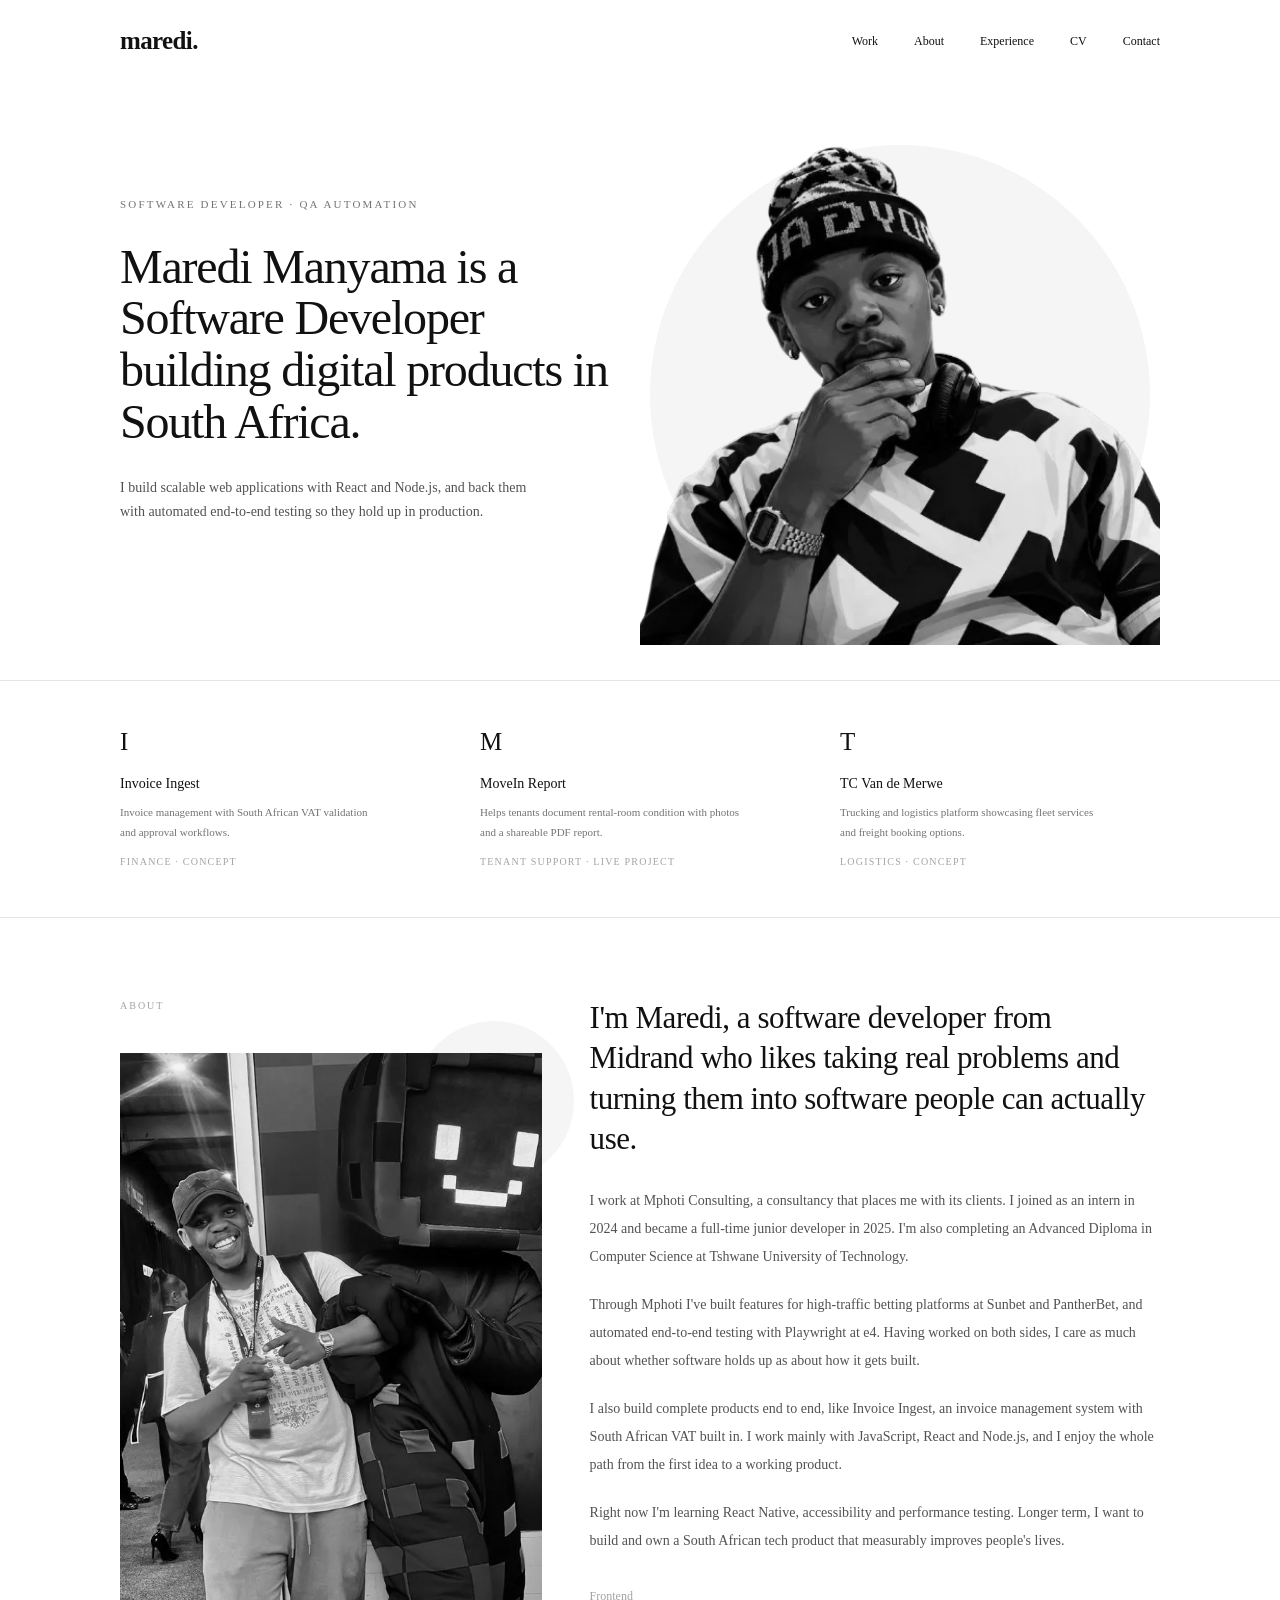
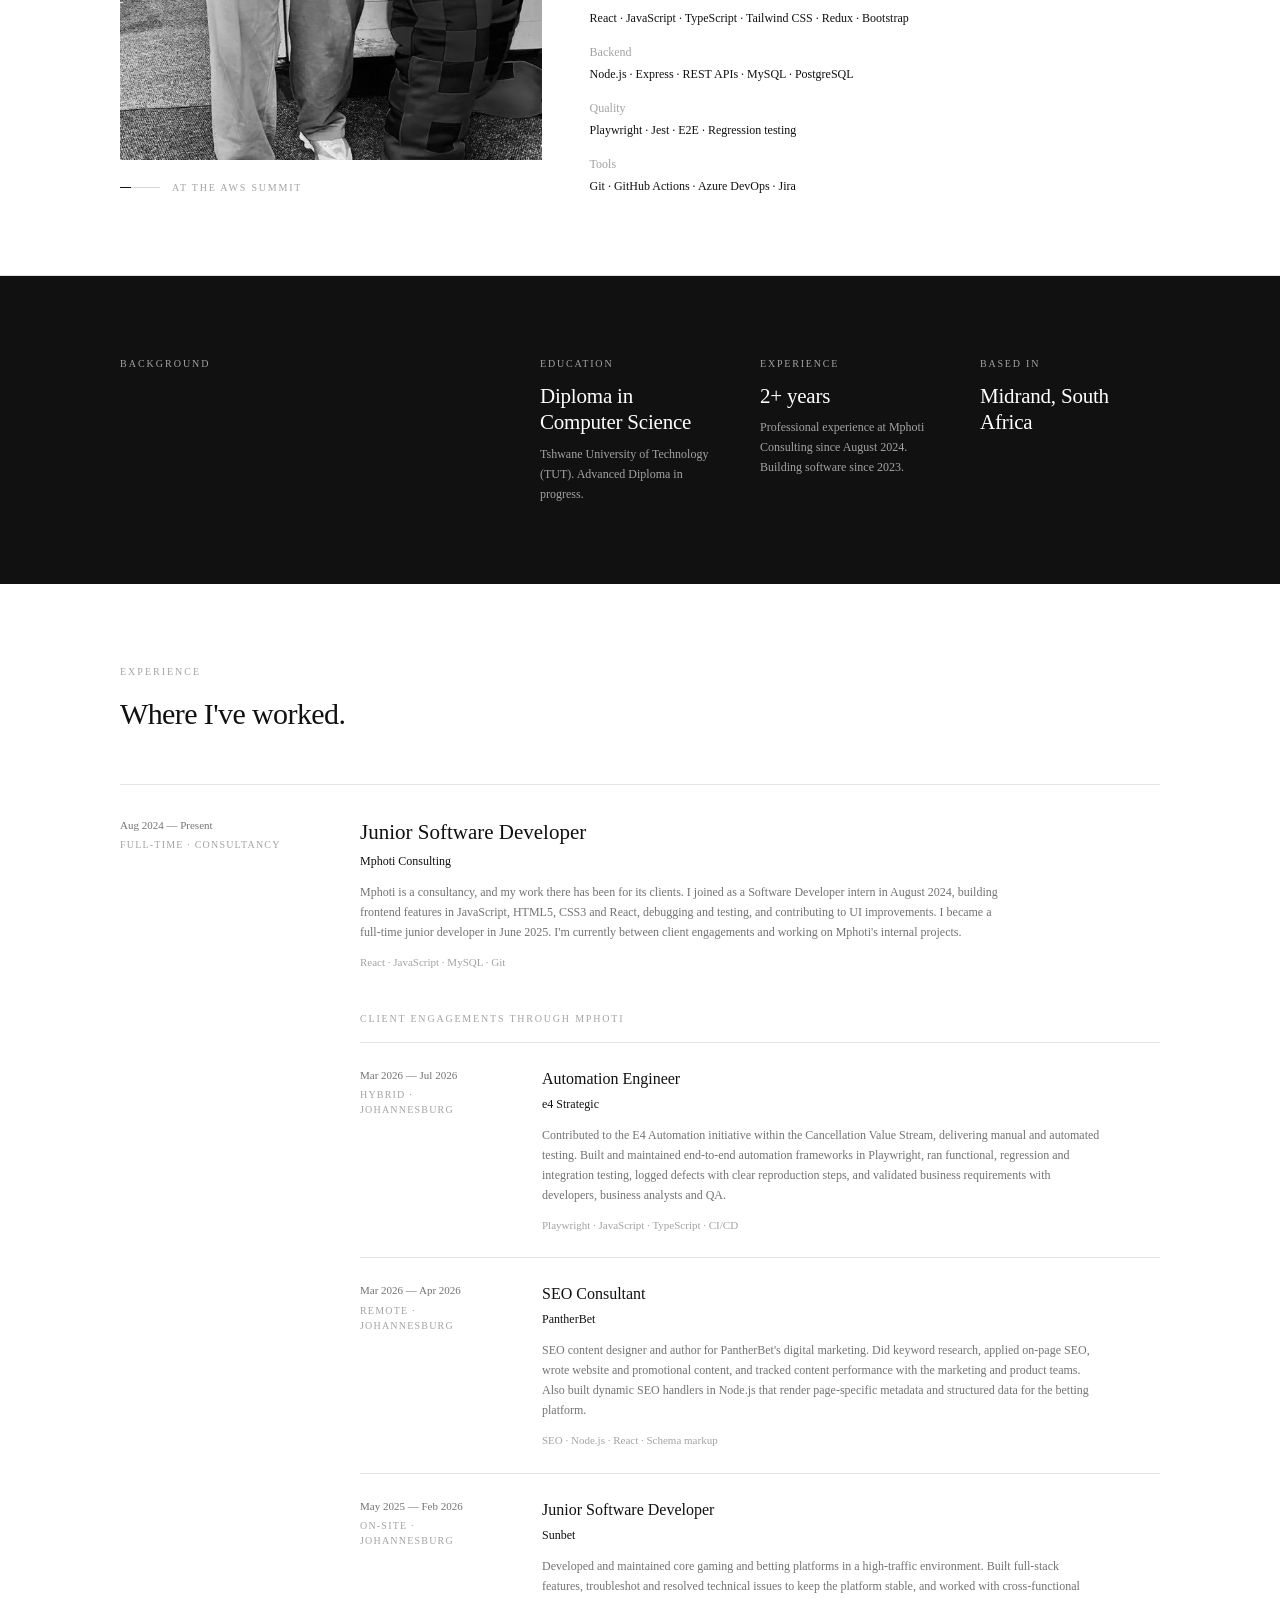
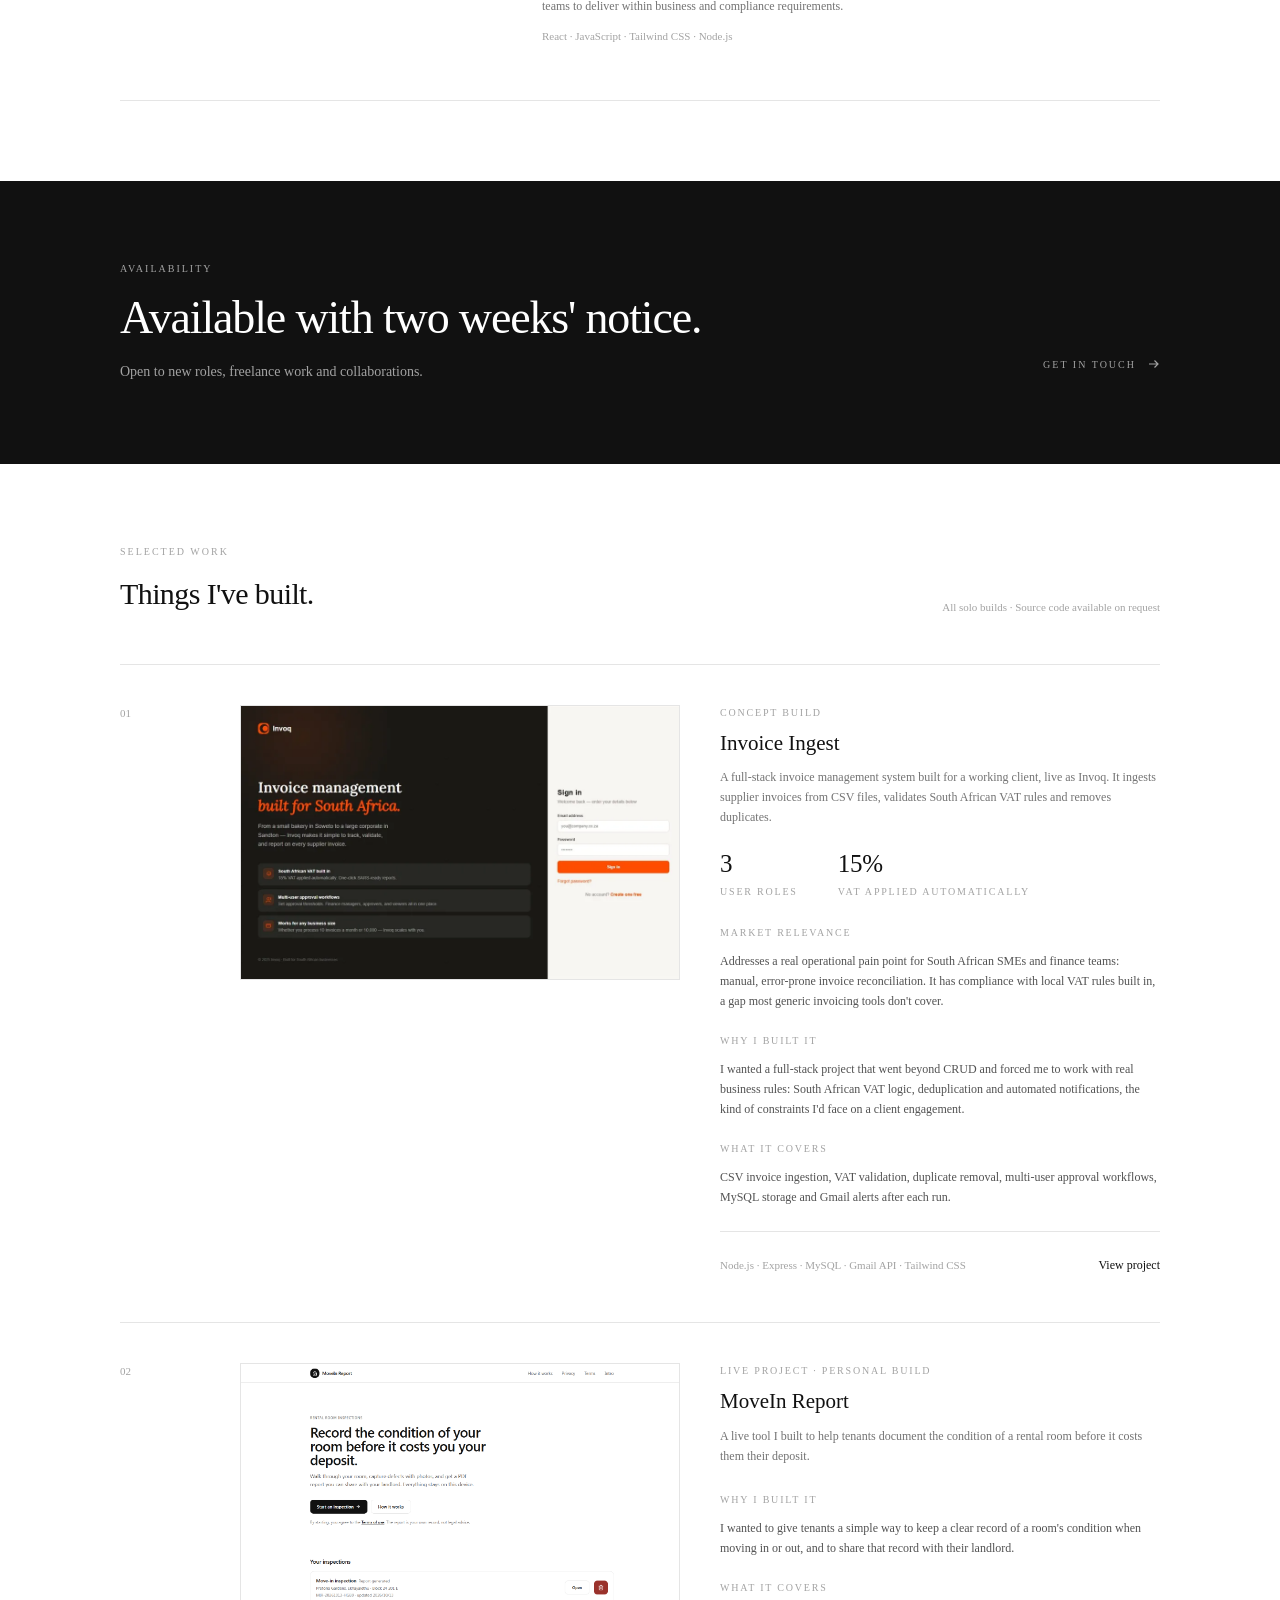
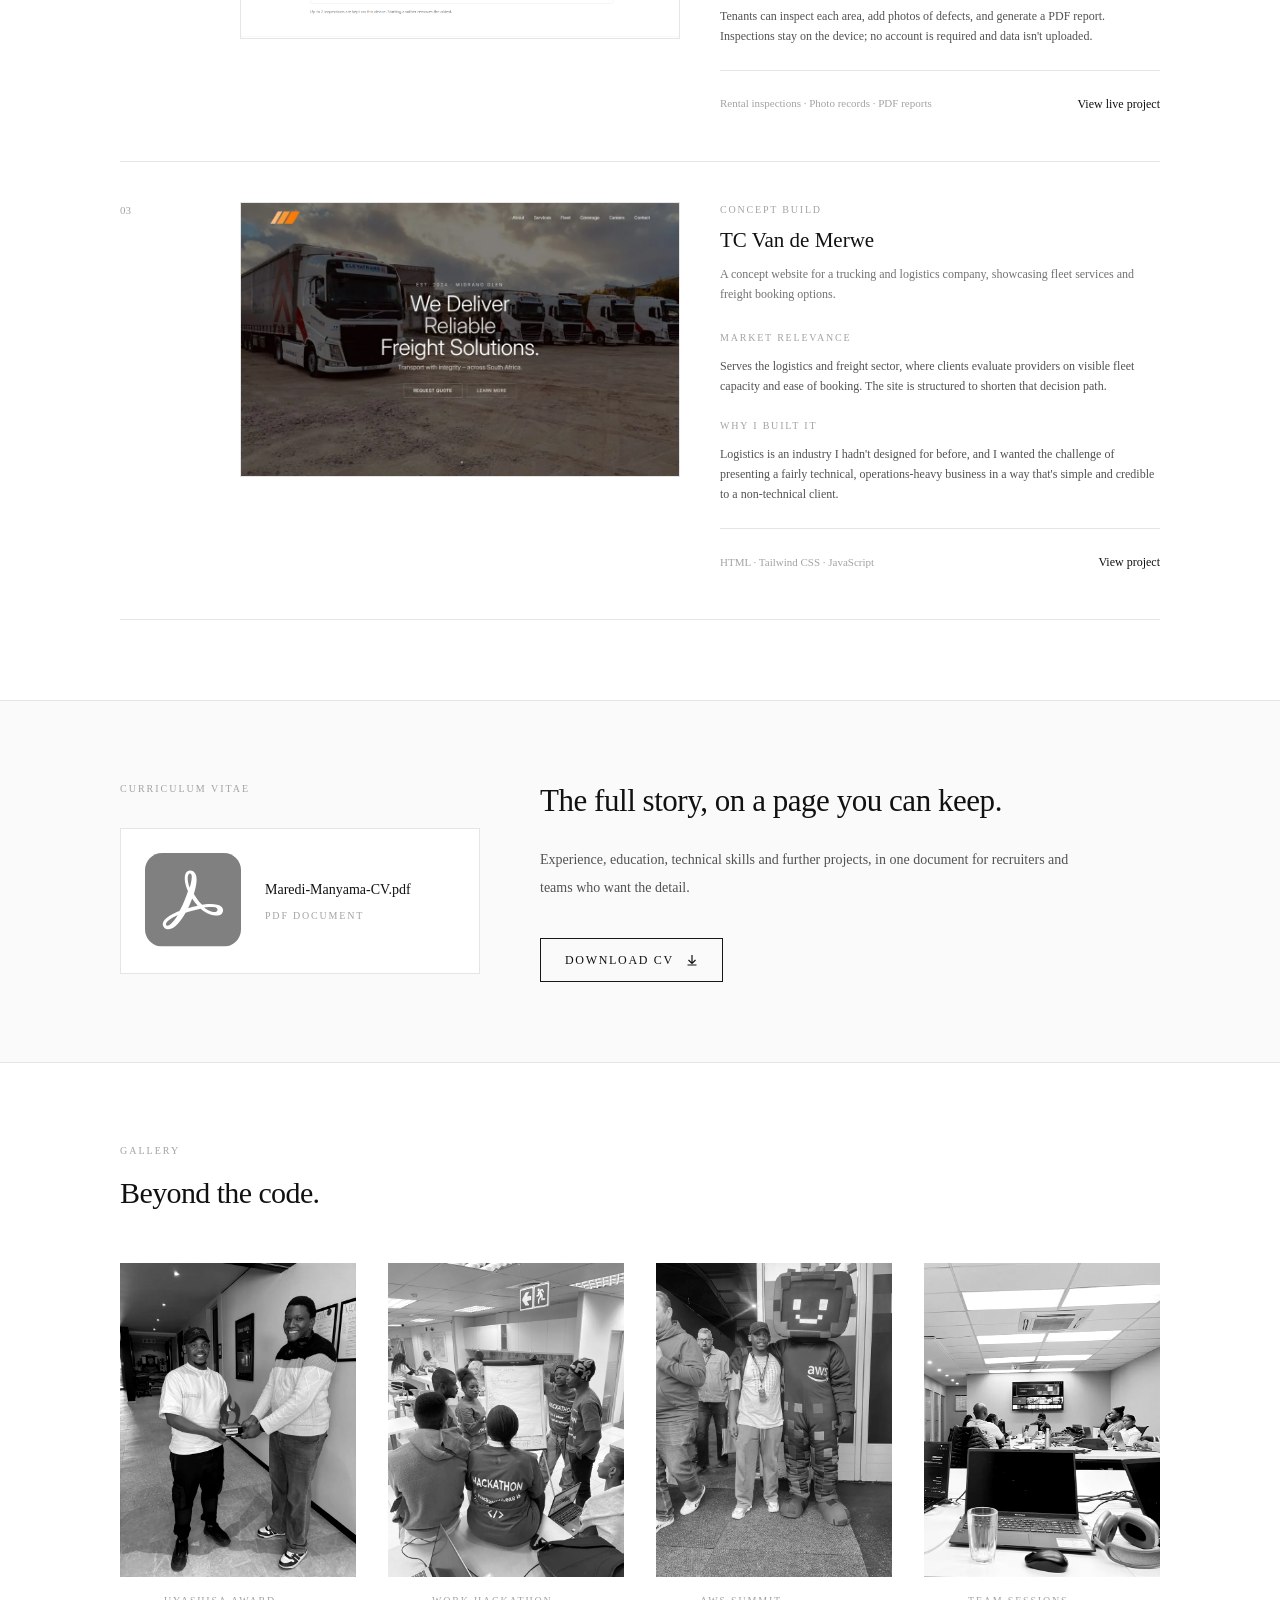
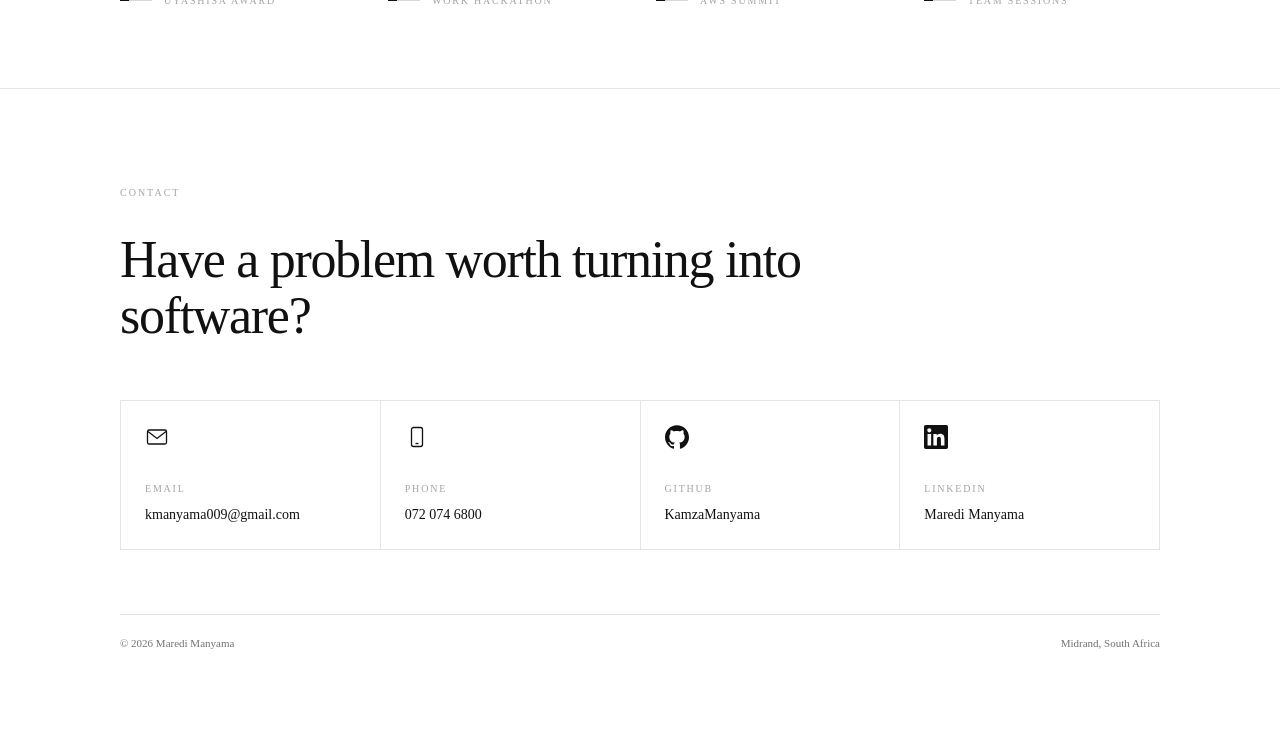
==== index.html @ 79f008ea "Refactor code structure for improved readability and maintainability" ====
<!DOCTYPE html>
<html lang="en">
<head>
  <meta charset="UTF-8" />
  <meta name="viewport" content="width=device-width, initial-scale=1.0" />
  <title>Maredi Manyama — Software Developer in Midrand, South Africa</title>
  <meta name="description" content="Maredi Manyama is a software developer in Midrand, South Africa, building web products with React, JavaScript and Node.js. See projects, experience and CV." />
  <meta name="author" content="Maredi Manyama" />
  <meta name="robots" content="index, follow, max-image-preview:large" />
  <meta name="theme-color" content="#ffffff" />

  <!-- Keep canonical and crawler URLs aligned with the live domain. -->
  <link rel="canonical" href="https://www.maredimanyama.co.za/" />

  <!-- Search engine verification -->
  <meta name="google-site-verification" content="dQZnkPMAuOzgnsLwJMfdUzEPsTuyPLY5-Rh5NQFxw2U" />
  <!-- <meta name="msvalidate.01" content="PASTE-BING-CODE" /> -->

  <!-- Google Analytics -->
  <script async src="https://www.googletagmanager.com/gtag/js?id=G-ZR0PMHPVLD"></script>
  <script>
    window.dataLayer = window.dataLayer || [];
    function gtag(){dataLayer.push(arguments);}
    gtag('js', new Date());
    gtag('config', 'G-ZR0PMHPVLD');
  </script>

  <link rel="icon" href="favicon.svg" type="image/svg+xml" />
  <link rel="preload" as="image" href="profile.webp" fetchpriority="high" />

  <!-- Link preview -->
  <meta property="og:type" content="website" />
  <meta property="og:site_name" content="Maredi Manyama" />
  <meta property="og:locale" content="en_ZA" />
  <meta property="og:url" content="https://www.maredimanyama.co.za/" />
  <meta property="og:title" content="Maredi Manyama — Software Developer in Midrand, South Africa" />
  <meta property="og:description" content="Software developer building web products with React, JavaScript and Node.js. See projects, experience and CV." />
  <meta property="og:image" content="https://www.maredimanyama.co.za/og-image.jpg" />
  <meta property="og:image:width" content="1200" />
  <meta property="og:image:height" content="630" />
  <meta property="og:image:alt" content="Maredi Manyama — Software Developer · QA Automation" />
  <meta name="twitter:card" content="summary_large_image" />
  <meta name="twitter:title" content="Maredi Manyama — Software Developer in Midrand, South Africa" />
  <meta name="twitter:description" content="Software developer building web products with React, JavaScript and Node.js. See projects, experience and CV." />
  <meta name="twitter:image" content="https://www.maredimanyama.co.za/og-image.jpg" />

  <!-- Structured data for search engines -->
  <script type="application/ld+json">
  {
    "@context": "https://schema.org",
    "@graph": [
      {
        "@type": "WebSite",
        "@id": "https://www.maredimanyama.co.za/#website",
        "url": "https://www.maredimanyama.co.za/",
        "name": "Maredi Manyama",
        "inLanguage": "en-ZA"
      },
      {
        "@type": "ProfilePage",
        "@id": "https://www.maredimanyama.co.za/#profile",
        "url": "https://www.maredimanyama.co.za/",
        "name": "Maredi Manyama — Software Developer in Midrand, South Africa",
        "isPartOf": { "@id": "https://www.maredimanyama.co.za/#website" },
        "mainEntity": { "@id": "https://www.maredimanyama.co.za/#person" }
      },
      {
        "@type": "Person",
        "@id": "https://www.maredimanyama.co.za/#person",
        "name": "Maredi Manyama",
        "url": "https://www.maredimanyama.co.za/",
        "image": "https://www.maredimanyama.co.za/profile.webp",
        "jobTitle": "Software Developer",
        "description": "Software developer in Midrand, South Africa, building web products with React, JavaScript and Node.js.",
        "email": "mailto:kmanyama009@gmail.com",
        "address": {
          "@type": "PostalAddress",
          "addressLocality": "Midrand",
          "addressRegion": "Gauteng",
          "addressCountry": "ZA"
        },
        "worksFor": { "@type": "Organization", "name": "Mphoti Consulting" },
        "alumniOf": { "@type": "CollegeOrUniversity", "name": "Tshwane University of Technology" },
        "knowsAbout": ["JavaScript", "TypeScript", "React", "Redux", "Node.js", "Express", "REST APIs", "MySQL", "PostgreSQL", "Tailwind CSS", "Playwright", "Jest", "Test automation", "Technical SEO"],
        "sameAs": [
          "https://github.com/KamzaManyama",
          "https://www.linkedin.com/in/maredi-manyama-711269281/"
        ]
      }
    ]
  }
  </script>

  <!-- Tailwind CSS (built from tailwind.config.js — rebuild after adding new classes) -->
  <link rel="stylesheet" href="tailwind.css" />

  <style>
    html { scroll-behavior: smooth; scroll-padding-top: 88px; }

    .site-header {
      border-bottom: 1px solid transparent;
      transition: background-color .25s ease, border-color .25s ease;
    }

    .site-header.nav-open {
      background: #fff;
      border-bottom-color: #e5e5e5;
    }

    .nav-toggle-bars {
      position: relative;
      display: block;
      width: 22px;
      height: 10px;
    }

    .nav-toggle-bars span {
      position: absolute;
      left: 0;
      width: 100%;
      height: 1.5px;
      background: #111;
      transition: transform .25s ease, top .25s ease;
    }

    .nav-toggle-bars span:first-child { top: 0; }
    .nav-toggle-bars span:last-child { top: 8.5px; }

    .nav-open .nav-toggle-bars span:first-child { top: 4px; transform: rotate(45deg); }
    .nav-open .nav-toggle-bars span:last-child { top: 4px; transform: rotate(-45deg); }

    .mobile-menu {
      max-height: calc(100vh - 72px);
      overflow-y: auto;
      background: #fff;
    }

    .site-header.is-scrolled {
      background: rgba(255, 255, 255, .92);
      -webkit-backdrop-filter: blur(8px);
      backdrop-filter: blur(8px);
      border-bottom-color: #e5e5e5;
    }

    .back-to-top {
      opacity: 0;
      pointer-events: none;
      transform: translateY(8px);
      background: #111;
      color: #fff;
      border: 1px solid rgba(255, 255, 255, .35);
      transition: opacity .25s ease, transform .25s ease, background-color .25s ease, color .25s ease;
    }

    .back-to-top.is-visible {
      opacity: 1;
      pointer-events: auto;
      transform: translateY(0);
    }

    .back-to-top:hover {
      background: #fff;
      color: #111;
      border-color: #111;
    }
    body { background: #fff; color: #111; }

    .hero-photo {
      filter: grayscale(100%);
      mix-blend-mode: multiply;
    }

    .about-photo {
      filter: grayscale(100%) contrast(1.05);
      mix-blend-mode: multiply;
      transition: filter .6s ease, transform .6s ease;
    }

    .about-figure:hover .about-photo {
      filter: grayscale(0%) contrast(1);
      transform: scale(1.03);
    }

    .gallery-photo {
      filter: grayscale(100%) contrast(1.05);
      transition: filter .6s ease, transform .6s ease;
    }

    .gallery-figure:hover .gallery-photo {
      filter: grayscale(0%) contrast(1);
      transform: scale(1.03);
    }

    .contact-card {
      transition: background-color .25s ease, color .25s ease;
    }

    .contact-card:hover {
      background: #111;
      color: #fff;
    }

    .contact-card:hover .contact-label {
      color: #a3a3a3;
    }

    .banner-link {
      transition: color .25s ease;
    }

    .banner-link:hover {
      color: #fff;
    }

    .cv-button {
      transition: background-color .25s ease, color .25s ease;
    }

    .cv-button:hover {
      background: #111;
      color: #fff;
    }

    .cv-arrow {
      transition: transform .25s ease;
    }

    .cv-button:hover .cv-arrow {
      transform: translateY(2px);
    }

    .project-shot img {
      transition: transform .6s ease;
    }

    .project-shot:hover img {
      transform: scale(1.03);
    }

    .soft-line {
      background: linear-gradient(90deg, #111 0 28%, #d8d8d8 28% 100%);
    }

    .fade-up {
      animation: fadeUp .35s ease both;
    }

    .fade-up-delay {
      animation: fadeUp .35s .05s ease both;
    }

    @media (prefers-reduced-motion: reduce) {
      .fade-up, .fade-up-delay { animation: none; }
    }

    @keyframes fadeUp {
      from { opacity: 0; transform: translateY(8px); }
      to { opacity: 1; transform: translateY(0); }
    }

    .recognition-card {
      transition: transform .25s ease, opacity .25s ease;
    }

    .recognition-card:hover {
      transform: translateY(-4px);
    }

    .project-link {
      position: relative;
    }

    .project-link::after {
      content: "";
      position: absolute;
      left: 0;
      bottom: -3px;
      width: 0;
      height: 1px;
      background: #111;
      transition: width .25s ease;
    }

    .project-link.py-2::after {
      bottom: 5px;
    }

    .project-link:hover::after {
      width: 100%;
    }
  </style>
</head>

<body class="font-serif antialiased">

  <!-- NAV -->
  <header id="siteHeader" class="site-header fixed inset-x-0 top-0 z-30">
    <div class="mx-auto flex max-w-[1120px] items-center justify-between px-6 py-5 md:px-10">
      <a href="#" class="text-[25px] font-bold tracking-tight">maredi.</a>

      <nav class="hidden items-center gap-7 text-[12px] md:flex lg:gap-9">
        <a href="#work" class="py-3 transition-opacity hover:opacity-50">Work</a>
        <a href="#about" class="py-3 transition-opacity hover:opacity-50">About</a>
        <a href="#experience" class="py-3 transition-opacity hover:opacity-50">Experience</a>
        <a href="#cv" class="py-3 transition-opacity hover:opacity-50">CV</a>
        <a href="#contact" class="py-3 transition-opacity hover:opacity-50">Contact</a>
      </nav>

      <button
        id="navToggle"
        type="button"
        class="-mr-2 flex h-11 w-11 items-center justify-center md:hidden"
        aria-label="Open menu"
        aria-expanded="false"
        aria-controls="mobileMenu"
      >
        <span class="nav-toggle-bars" aria-hidden="true"><span></span><span></span></span>
      </button>
    </div>

    <nav id="mobileMenu" class="mobile-menu md:hidden" hidden>
      <div class="mx-auto max-w-[1120px] px-6 pb-6">
        <a href="#work" class="block border-t border-neutral-200 py-4 text-[22px] tracking-[-0.01em]">Work</a>
        <a href="#about" class="block border-t border-neutral-200 py-4 text-[22px] tracking-[-0.01em]">About</a>
        <a href="#experience" class="block border-t border-neutral-200 py-4 text-[22px] tracking-[-0.01em]">Experience</a>
        <a href="#cv" class="block border-t border-neutral-200 py-4 text-[22px] tracking-[-0.01em]">CV</a>
        <a href="#contact" class="block border-y border-neutral-200 py-4 text-[22px] tracking-[-0.01em]">Contact</a>
      </div>
    </nav>
  </header>

  <main>

    <!-- HERO -->
    <section class="min-h-[680px] border-b border-neutral-200">
      <div class="mx-auto grid min-h-[680px] max-w-[1120px] grid-cols-1 items-center px-6 pt-20 md:grid-cols-2 md:px-10 md:pt-10">

        <!-- INTRO -->
        <div class="relative z-10 pb-8 md:pb-0">
          <p class="fade-up mb-7 text-[11px] uppercase tracking-[0.2em] text-neutral-500">
            Software Developer · QA Automation
          </p>

          <h1 class="fade-up max-w-[520px] text-[38px] leading-[1.08] tracking-[-0.025em] sm:text-[46px] md:text-[48px]">
            Maredi Manyama is a Software Developer building digital products in South Africa.
          </h1>

          <p class="fade-up-delay mt-7 max-w-[430px] text-[14px] leading-6 text-neutral-600">
            I build scalable web applications with React and Node.js, and back them with
            automated end-to-end testing so they hold up in production.
          </p>
        </div>

        <!-- PORTRAIT -->
        <div class="relative flex h-[390px] items-end justify-center overflow-hidden md:h-[570px]">
          <div class="absolute bottom-0 left-1/2 h-[360px] w-[360px] -translate-x-1/2 rounded-full bg-neutral-100 md:h-[500px] md:w-[500px]"></div>

          <img
            src="profile.webp"
            alt="Portrait of Maredi Manyama"
            width="500"
            height="500"
            fetchpriority="high"
            class="hero-photo relative z-10 h-full w-full object-contain object-bottom"
          />
        </div>
      </div>
    </section>

    <!-- RECOGNITION / SELECTED WORK STRIP -->
    <section id="work" class="border-b border-neutral-200">
      <div class="mx-auto grid max-w-[1120px] grid-cols-1 gap-10 px-6 py-12 sm:grid-cols-3 md:px-10">

        <a href="#invoiceingest" class="recognition-card group">
          <div class="mb-5 text-[25px] leading-none">I</div>
          <h2 class="text-[14px] leading-5">Invoice Ingest</h2>
          <p class="mt-2 max-w-[260px] text-[11px] leading-5 text-neutral-500">
            Invoice management with South African VAT validation and approval workflows.
          </p>
          <span class="mt-3 block text-[10px] uppercase tracking-[0.12em] text-neutral-400">
            Finance · Concept
          </span>
        </a>

        <a href="#moveinreport" class="recognition-card group">
          <div class="mb-5 text-[25px] leading-none">M</div>
          <h2 class="text-[14px] leading-5">MoveIn Report</h2>
          <p class="mt-2 max-w-[260px] text-[11px] leading-5 text-neutral-500">
            Helps tenants document rental-room condition with photos and a shareable PDF report.
          </p>
          <span class="mt-3 block text-[10px] uppercase tracking-[0.12em] text-neutral-400">
            Tenant support · Live project
          </span>
        </a>

        <a href="#tcvandemerwe" class="recognition-card group">
          <div class="mb-5 text-[25px] leading-none">T</div>
          <h2 class="text-[14px] leading-5">TC Van de Merwe</h2>
          <p class="mt-2 max-w-[260px] text-[11px] leading-5 text-neutral-500">
            Trucking and logistics platform showcasing fleet services and freight booking options.
          </p>
          <span class="mt-3 block text-[10px] uppercase tracking-[0.12em] text-neutral-400">
            Logistics · Concept
          </span>
        </a>

      </div>
    </section>

    <!-- ABOUT -->
    <section id="about" class="overflow-x-clip border-b border-neutral-200">
      <div class="mx-auto grid max-w-[1120px] gap-12 px-6 py-20 md:grid-cols-[.85fr_1.15fr] md:px-10">
        <div class="flex flex-col">
          <p class="text-[10px] uppercase tracking-[0.2em] text-neutral-400">About</p>

          <figure class="about-figure relative mt-10 flex max-w-[420px] flex-1 flex-col md:max-w-none">
            <div class="absolute -right-8 -top-8 h-40 w-40 rounded-full bg-neutral-100"></div>

            <div class="relative flex-1 overflow-hidden bg-neutral-100">
              <img
                src="AboutMe.webp"
                alt="Maredi Manyama smiling beside the AWS mascot at the AWS Summit"
                loading="lazy"
                class="about-photo aspect-[3/5] w-full object-cover object-[50%_20%] md:absolute md:inset-0 md:aspect-auto md:h-full md:object-center"
              />
            </div>

            <figcaption class="mt-5 flex items-center gap-3 text-[10px] uppercase tracking-[0.18em] text-neutral-400">
              <span class="soft-line block h-px w-10"></span>
              At the AWS Summit
            </figcaption>
          </figure>
        </div>

        <div>
          <p class="max-w-[720px] text-[25px] leading-[1.3] tracking-[-0.015em] md:text-[31px]">
            I'm Maredi, a software developer from Midrand who likes taking real problems
            and turning them into software people can actually use.
          </p>

          <p class="mt-7 max-w-[650px] text-[14px] leading-7 text-neutral-600">
            I work at Mphoti Consulting, a consultancy that places me with its clients. I
            joined as an intern in 2024 and became a full-time junior developer in 2025. I'm
            also completing an Advanced Diploma in Computer Science at Tshwane University of
            Technology.
          </p>

          <p class="mt-5 max-w-[650px] text-[14px] leading-7 text-neutral-600">
            Through Mphoti I've built features for high-traffic betting platforms at Sunbet
            and PantherBet, and automated end-to-end testing with Playwright at e4. Having
            worked on both sides, I care as much about whether software holds up as about
            how it gets built.
          </p>

          <p class="mt-5 max-w-[650px] text-[14px] leading-7 text-neutral-600">
            I also build complete products end to end, like Invoice Ingest, an invoice
            management system with South African VAT built in. I work mainly with JavaScript,
            React and Node.js, and I enjoy the whole path from the first idea to a working product.
          </p>

          <p class="mt-5 max-w-[650px] text-[14px] leading-7 text-neutral-600">
            Right now I'm learning React Native, accessibility and performance testing. Longer
            term, I want to build and own a South African tech product that measurably improves
            people's lives.
          </p>

          <div class="mt-8 grid max-w-[650px] grid-cols-2 gap-y-4 text-[12px] sm:grid-cols-1">
            <div>
              <p class="text-neutral-400">Frontend</p>
              <p class="mt-1">React · JavaScript · TypeScript · Tailwind CSS · Redux · Bootstrap</p>
            </div>
            <div>
              <p class="text-neutral-400">Backend</p>
              <p class="mt-1">Node.js · Express · REST APIs · MySQL · PostgreSQL</p>
            </div>
            <div>
              <p class="text-neutral-400">Quality</p>
              <p class="mt-1">Playwright · Jest · E2E · Regression testing</p>
            </div>
            <div>
              <p class="text-neutral-400">Tools</p>
              <p class="mt-1">Git · GitHub Actions · Azure DevOps · Jira</p>
            </div>
          </div>
        </div>
      </div>
    </section>

    <!-- BACKGROUND -->
    <section id="background" class="bg-[#111] text-white">
      <div class="mx-auto grid max-w-[1120px] gap-12 px-6 py-20 md:grid-cols-[.75fr_1.25fr] md:px-10">
        <div>
          <p class="text-[10px] uppercase tracking-[0.2em] text-neutral-400">Background</p>
        </div>

        <dl class="grid gap-10 sm:grid-cols-3">
          <div>
            <dt class="text-[10px] uppercase tracking-[0.18em] text-neutral-400">Education</dt>
            <dd class="mt-3 text-[21px] leading-[1.25] tracking-[-0.01em]">Diploma in Computer Science</dd>
            <dd class="mt-2 text-[12px] leading-5 text-neutral-400">Tshwane University of Technology (TUT). Advanced Diploma in progress.</dd>
          </div>

          <div>
            <dt class="text-[10px] uppercase tracking-[0.18em] text-neutral-400">Experience</dt>
            <dd class="mt-3 text-[21px] leading-[1.25] tracking-[-0.01em]">2+ years</dd>
            <dd class="mt-2 text-[12px] leading-5 text-neutral-400">Professional experience at Mphoti Consulting since August 2024. Building software since 2023.</dd>
          </div>

          <div>
            <dt class="text-[10px] uppercase tracking-[0.18em] text-neutral-400">Based in</dt>
            <dd class="mt-3 text-[21px] leading-[1.25] tracking-[-0.01em]">Midrand, South Africa</dd>
          </div>
        </dl>
      </div>
    </section>

    <!-- EXPERIENCE -->
    <section id="experience">
      <div class="mx-auto max-w-[1120px] px-6 py-20 md:px-10">
        <div class="mb-12">
          <p class="text-[10px] uppercase tracking-[0.2em] text-neutral-400">Experience</p>
          <h2 class="mt-3 text-[30px] tracking-[-0.02em]">Where I've worked.</h2>
        </div>

        <div class="border-y border-neutral-200">

          <article class="grid gap-x-10 gap-y-3 py-8 md:grid-cols-[200px_1fr]">
            <div>
              <p class="text-[11px] text-neutral-500">Aug 2024 — Present</p>
              <p class="mt-1 text-[10px] uppercase tracking-[0.12em] text-neutral-400">Full-time · Consultancy</p>
            </div>

            <div>
              <h3 class="text-[21px]">Junior Software Developer</h3>
              <p class="mt-1 text-[12px]">Mphoti Consulting</p>
              <p class="mt-3 max-w-[640px] text-[12px] leading-5 text-neutral-500">
                Mphoti is a consultancy, and my work there has been for its clients. I joined as
                a Software Developer intern in August 2024, building frontend features in
                JavaScript, HTML5, CSS3 and React, debugging and testing, and contributing to UI
                improvements. I became a full-time junior developer in June 2025. I'm currently
                between client engagements and working on Mphoti's internal projects.
              </p>
              <p class="mt-3 text-[11px] text-neutral-400">React · JavaScript · MySQL · Git</p>

              <p class="mt-10 text-[10px] uppercase tracking-[0.18em] text-neutral-400">Client engagements through Mphoti</p>

              <div class="mt-4 divide-y divide-neutral-200 border-t border-neutral-200">
                <div class="grid gap-x-8 gap-y-2 py-6 sm:grid-cols-[150px_1fr]">
                  <div>
                    <p class="text-[11px] text-neutral-500">Mar 2026 — Jul 2026</p>
                    <p class="mt-1 text-[10px] uppercase tracking-[0.12em] text-neutral-400">Hybrid · Johannesburg</p>
                  </div>
                  <div>
                    <h4 class="text-[16px]">Automation Engineer</h4>
                    <p class="mt-1 text-[12px]">e4 Strategic</p>
                    <p class="mt-3 max-w-[560px] text-[12px] leading-5 text-neutral-500">
                      Contributed to the E4 Automation initiative within the Cancellation Value
                      Stream, delivering manual and automated testing. Built and maintained
                      end-to-end automation frameworks in Playwright, ran functional, regression
                      and integration testing, logged defects with clear reproduction steps, and
                      validated business requirements with developers, business analysts and QA.
                    </p>
                    <p class="mt-3 text-[11px] text-neutral-400">Playwright · JavaScript · TypeScript · CI/CD</p>
                  </div>
                </div>
                <div class="grid gap-x-8 gap-y-2 py-6 sm:grid-cols-[150px_1fr]">
                  <div>
                    <p class="text-[11px] text-neutral-500">Mar 2026 — Apr 2026</p>
                    <p class="mt-1 text-[10px] uppercase tracking-[0.12em] text-neutral-400">Remote · Johannesburg</p>
                  </div>
                  <div>
                    <h4 class="text-[16px]">SEO Consultant</h4>
                    <p class="mt-1 text-[12px]">PantherBet</p>
                    <p class="mt-3 max-w-[560px] text-[12px] leading-5 text-neutral-500">
                      SEO content designer and author for PantherBet's digital marketing. Did
                      keyword research, applied on-page SEO, wrote website and promotional content,
                      and tracked content performance with the marketing and product teams. Also
                      built dynamic SEO handlers in Node.js that render page-specific metadata and
                      structured data for the betting platform.
                    </p>
                    <p class="mt-3 text-[11px] text-neutral-400">SEO · Node.js · React · Schema markup</p>
                  </div>
                </div>
                <div class="grid gap-x-8 gap-y-2 py-6 sm:grid-cols-[150px_1fr]">
                  <div>
                    <p class="text-[11px] text-neutral-500">May 2025 — Feb 2026</p>
                    <p class="mt-1 text-[10px] uppercase tracking-[0.12em] text-neutral-400">On-site · Johannesburg</p>
                  </div>
                  <div>
                    <h4 class="text-[16px]">Junior Software Developer</h4>
                    <p class="mt-1 text-[12px]">Sunbet</p>
                    <p class="mt-3 max-w-[560px] text-[12px] leading-5 text-neutral-500">
                      Developed and maintained core gaming and betting platforms in a high-traffic
                      environment. Built full-stack features, troubleshot and resolved technical
                      issues to keep the platform stable, and worked with cross-functional teams to
                      deliver within business and compliance requirements.
                    </p>
                    <p class="mt-3 text-[11px] text-neutral-400">React · JavaScript · Tailwind CSS · Node.js</p>
                  </div>
                </div>
              </div>
            </div>
          </article>

        </div>
      </div>
    </section>

    <!-- BANNER -->
    <section class="bg-[#111] text-white">
      <div class="mx-auto flex max-w-[1120px] flex-col gap-8 px-6 py-20 md:flex-row md:items-end md:justify-between md:px-10">
        <div>
          <p class="text-[10px] uppercase tracking-[0.2em] text-neutral-400">Availability</p>
          <p class="mt-4 text-[32px] leading-[1.12] tracking-[-0.025em] md:text-[46px]">
            Available with two weeks' notice.
          </p>
          <p class="mt-4 text-[14px] leading-6 text-neutral-400">
            Open to new roles, freelance work and collaborations.
          </p>
        </div>

        <a href="#contact" class="banner-link inline-flex shrink-0 items-center gap-3 py-3 text-[10px] uppercase tracking-[0.2em] text-neutral-400">
          Get in touch
          <svg class="h-3 w-3" viewBox="0 0 12 12" fill="none" stroke="currentColor" stroke-width="1.2" aria-hidden="true">
            <path d="M1 6h9M6.5 2.5 10 6 6.5 9.5" />
          </svg>
        </a>
      </div>
    </section>

    <!-- SELECTED PROJECTS -->
    <section id="projects" class="border-b border-neutral-200">
      <div class="mx-auto max-w-[1120px] px-6 py-20 md:px-10">
        <div class="mb-12 flex flex-col gap-4 md:flex-row md:items-end md:justify-between">
          <div>
            <p class="text-[10px] uppercase tracking-[0.2em] text-neutral-400">Selected work</p>
            <h2 class="mt-3 text-[30px] tracking-[-0.02em]">Things I've built.</h2>
          </div>
          <p class="text-[11px] text-neutral-400">All solo builds · Source code available on request</p>
        </div>

        <div class="divide-y divide-neutral-200 border-y border-neutral-200">

          <article id="invoiceingest" class="grid gap-x-10 gap-y-6 py-10 md:grid-cols-[80px_1fr_1fr] md:items-start">
            <span class="text-[11px] text-neutral-400">01</span>

            <a href="https://invoice-ingest-server-kappa.vercel.app/" target="_blank" rel="noreferrer" class="project-shot block overflow-hidden border border-neutral-200 bg-neutral-100">
              <img
                src="projects/invoice-ingest.webp"
                alt="Invoq invoice management sign-in page"
                loading="lazy"
                class="aspect-[16/10] w-full object-cover object-top"
              />
            </a>

            <div>
              <p class="mb-2 text-[10px] uppercase tracking-[0.18em] text-neutral-400">Concept build</p>
              <h3 class="text-[21px]">Invoice Ingest</h3>
              <p class="mt-2 text-[12px] leading-5 text-neutral-500">
                A full-stack invoice management system built for a working client, live as
                Invoq. It ingests supplier invoices from CSV files, validates South African VAT
                rules and removes duplicates.
              </p>

              <dl class="mt-6 flex gap-10">
                <div>
                  <dd class="text-[25px] leading-none tracking-[-0.01em]">3</dd>
                  <dt class="mt-2 text-[10px] uppercase tracking-[0.18em] text-neutral-400">User roles</dt>
                </div>
                <div>
                  <dd class="text-[25px] leading-none tracking-[-0.01em]">15%</dd>
                  <dt class="mt-2 text-[10px] uppercase tracking-[0.18em] text-neutral-400">VAT applied automatically</dt>
                </div>
              </dl>

              <dl class="mt-6 space-y-5 text-[12px] leading-5">
                <div>
                  <dt class="text-[10px] uppercase tracking-[0.18em] text-neutral-400">Market relevance</dt>
                  <dd class="mt-2 text-neutral-600">
                    Addresses a real operational pain point for South African SMEs and finance
                    teams: manual, error-prone invoice reconciliation. It has compliance with
                    local VAT rules built in, a gap most generic invoicing tools don't cover.
                  </dd>
                </div>
                <div>
                  <dt class="text-[10px] uppercase tracking-[0.18em] text-neutral-400">Why I built it</dt>
                  <dd class="mt-2 text-neutral-600">
                    I wanted a full-stack project that went beyond CRUD and forced me to work with
                    real business rules: South African VAT logic, deduplication and automated
                    notifications, the kind of constraints I'd face on a client engagement.
                  </dd>
                </div>
                <div>
                  <dt class="text-[10px] uppercase tracking-[0.18em] text-neutral-400">What it covers</dt>
                  <dd class="mt-2 text-neutral-600">
                    CSV invoice ingestion, VAT validation, duplicate removal, multi-user approval
                    workflows, MySQL storage and Gmail alerts after each run.
                  </dd>
                </div>
              </dl>

              <div class="mt-6 flex flex-wrap items-center justify-between gap-3 border-t border-neutral-200 pt-4">
                <p class="text-[11px] text-neutral-400">Node.js · Express · MySQL · Gmail API · Tailwind CSS</p>
                <a href="https://invoice-ingest-server-kappa.vercel.app/" target="_blank" rel="noreferrer" class="project-link py-2 text-[12px]">View project</a>
              </div>
            </div>
          </article>

          <article id="moveinreport" class="grid gap-x-10 gap-y-6 py-10 md:grid-cols-[80px_1fr_1fr] md:items-start">
            <span class="text-[11px] text-neutral-400">02</span>

            <a href="https://movein-report.vercel.app/" target="_blank" rel="noreferrer" class="project-shot block overflow-hidden border border-neutral-200 bg-neutral-100">
              <img
                src="projects/MoveIn-Report22.png"
                alt="Moving boxes in a sunlit room"
                loading="lazy"
                class="aspect-[16/10] w-full object-cover object-top"
              />
            </a>

            <div>
              <p class="mb-2 text-[10px] uppercase tracking-[0.18em] text-neutral-400">Live project · Personal build</p>
              <h3 class="text-[21px]">MoveIn Report</h3>
              <p class="mt-2 text-[12px] leading-5 text-neutral-500">
                A live tool I built to help tenants document the condition of a rental room
                before it costs them their deposit.
              </p>

              <dl class="mt-6 space-y-5 text-[12px] leading-5">
                <div>
                  <dt class="text-[10px] uppercase tracking-[0.18em] text-neutral-400">Why I built it</dt>
                  <dd class="mt-2 text-neutral-600">
                    I wanted to give tenants a simple way to keep a clear record of a room's
                    condition when moving in or out, and to share that record with their landlord.
                  </dd>
                </div>
                <div>
                  <dt class="text-[10px] uppercase tracking-[0.18em] text-neutral-400">What it covers</dt>
                  <dd class="mt-2 text-neutral-600">
                    Tenants can inspect each area, add photos of defects, and generate a PDF
                    report. Inspections stay on the device; no account is required and data
                    isn't uploaded.
                  </dd>
                </div>
              </dl>

              <div class="mt-6 flex flex-wrap items-center justify-between gap-3 border-t border-neutral-200 pt-4">
                <p class="text-[11px] text-neutral-400">Rental inspections · Photo records · PDF reports</p>
                <a href="https://movein-report.vercel.app/" target="_blank" rel="noreferrer" class="project-link py-2 text-[12px]">View live project</a>
              </div>
            </div>
          </article>

          <article id="tcvandemerwe" class="grid gap-x-10 gap-y-6 py-10 md:grid-cols-[80px_1fr_1fr] md:items-start">
            <span class="text-[11px] text-neutral-400">03</span>

            <a href="https://tc-van-de-merwe.vercel.app/" target="_blank" rel="noreferrer" class="project-shot block overflow-hidden border border-neutral-200 bg-neutral-100">
              <img
                src="projects/tc-van-de-merwe.webp"
                alt="TC Van de Merwe Logistics homepage"
                loading="lazy"
                class="aspect-[16/10] w-full object-cover object-top"
              />
            </a>

            <div>
              <p class="mb-2 text-[10px] uppercase tracking-[0.18em] text-neutral-400">Concept build</p>
              <h3 class="text-[21px]">TC Van de Merwe</h3>
              <p class="mt-2 text-[12px] leading-5 text-neutral-500">
                A concept website for a trucking and logistics company, showcasing fleet
                services and freight booking options.
              </p>

              <dl class="mt-6 space-y-5 text-[12px] leading-5">
                <div>
                  <dt class="text-[10px] uppercase tracking-[0.18em] text-neutral-400">Market relevance</dt>
                  <dd class="mt-2 text-neutral-600">
                    Serves the logistics and freight sector, where clients evaluate providers on
                    visible fleet capacity and ease of booking. The site is structured to shorten
                    that decision path.
                  </dd>
                </div>
                <div>
                  <dt class="text-[10px] uppercase tracking-[0.18em] text-neutral-400">Why I built it</dt>
                  <dd class="mt-2 text-neutral-600">
                    Logistics is an industry I hadn't designed for before, and I wanted the
                    challenge of presenting a fairly technical, operations-heavy business in a way
                    that's simple and credible to a non-technical client.
                  </dd>
                </div>
              </dl>

              <div class="mt-6 flex flex-wrap items-center justify-between gap-3 border-t border-neutral-200 pt-4">
                <p class="text-[11px] text-neutral-400">HTML · Tailwind CSS · JavaScript</p>
                <a href="https://tc-van-de-merwe.vercel.app/" target="_blank" rel="noreferrer" class="project-link py-2 text-[12px]">View project</a>
              </div>
            </div>
          </article>

        </div>
      </div>
    </section>

    <!-- CV -->
    <section id="cv" class="border-b border-neutral-200 bg-neutral-50">
      <div class="mx-auto grid max-w-[1120px] gap-12 px-6 py-20 md:grid-cols-[.75fr_1.25fr] md:px-10">
        <div>
          <p class="text-[10px] uppercase tracking-[0.2em] text-neutral-400">Curriculum vitae</p>

          <div class="mt-8 flex max-w-[360px] items-center gap-6 border border-neutral-200 bg-white p-6">
            <svg class="h-24 w-24 shrink-0" viewBox="0 0 32 32" fill="none" aria-hidden="true">
              <g clip-path="url(#reader_appicon_64_grayscale__clip0_2_253)">
                <path d="M5.66065 0H26.3393C29.4585 0 32 2.54152 32 5.66065V25.5307C32 28.6498 29.4585 31.1913 26.3393 31.1913H5.66065C2.54152 31.1913 0 28.6498 0 25.5307V5.66065C0 2.54152 2.54152 0 5.66065 0Z" fill="#808080"/>
                <path d="M25.6462 18.0794C24.1444 16.4621 19.9856 17.1552 19.0614 17.2707C17.6173 15.8845 16.6354 14.2094 16.2888 13.6318C16.8087 12.0722 17.1552 10.4549 17.213 8.83753C17.213 7.39349 16.6354 5.83392 15.0181 5.83392C14.4404 5.83392 13.9206 6.18049 13.6318 6.64259C12.9386 7.85558 13.2274 10.2816 14.3249 12.7653C13.6895 14.6137 12.7654 17.213 11.4946 19.3502C9.81951 19.9855 6.29604 21.6029 5.94947 23.4513C5.83395 23.9711 6.00723 24.491 6.41156 24.8953C6.8159 25.2419 7.33575 25.4152 7.85561 25.4152C9.99279 25.4152 12.0722 22.4693 13.5163 19.9278C14.7293 19.5235 16.6354 18.9458 18.5415 18.5993C20.7942 20.5632 22.7581 20.852 23.7978 20.852C25.1841 20.852 25.704 20.2744 25.8773 19.7545C26.1661 19.1769 26.0506 18.5415 25.6462 18.0794ZM24.1444 19.0614C24.0867 19.4657 23.5668 19.87 22.6426 19.639C21.5451 19.3502 20.5632 18.8303 19.6968 18.1372C20.4477 18.0216 22.1228 17.8484 23.3358 18.0794C23.7978 18.1949 24.2599 18.426 24.1444 19.0614ZM14.4982 7.16244C14.6137 6.98916 14.787 6.87363 14.9603 6.87363C15.4802 6.87363 15.5957 7.50901 15.5957 8.02887C15.5379 9.24187 15.2491 10.5126 14.9025 11.6101C14.0361 9.29963 14.1516 7.6823 14.4982 7.16244ZM14.3827 18.3682C14.8448 17.444 15.4802 15.8267 15.7112 15.1336C16.2311 16 17.0975 17.0397 17.5596 17.5596C17.5596 17.5596 15.769 17.9061 14.3827 18.3682ZM10.9747 20.6787C9.58846 22.8736 8.25994 24.2599 7.50904 24.2599C7.39351 24.2599 7.27799 24.2022 7.16247 24.1444C6.98918 24.0289 6.93142 23.8556 6.98918 23.6245C7.16247 22.8159 8.66427 21.7184 10.9747 20.6787Z" fill="white"/>
              </g>
              <defs>
                <clipPath id="reader_appicon_64_grayscale__clip0_2_253"><rect width="32" height="31.1913" fill="white"/></clipPath>
              </defs>
            </svg>

            <span class="min-w-0">
              <span class="block break-words text-[14px] leading-5">Maredi-Manyama-CV.pdf</span>
              <span class="mt-2 block text-[10px] uppercase tracking-[0.18em] text-neutral-400">PDF document</span>
            </span>
          </div>
        </div>

        <div>
          <h2 class="max-w-[620px] text-[25px] leading-[1.3] tracking-[-0.015em] md:text-[31px]">
            The full story, on a page you can keep.
          </h2>

          <p class="mt-6 max-w-[560px] text-[14px] leading-7 text-neutral-600">
            Experience, education, technical skills and further projects, in one
            document for recruiters and teams who want the detail.
          </p>

          <div class="mt-9 flex flex-wrap items-center gap-x-6 gap-y-4">
            <a
              href="myCV/MarediManyama_CV.pdf"
              download="Maredi-Manyama-CV.pdf"
              class="cv-button inline-flex items-center gap-3 border border-neutral-900 px-6 py-3 text-[12px] uppercase tracking-[0.14em]"
            >
              Download CV
              <svg class="cv-arrow h-3 w-3" viewBox="0 0 12 12" fill="none" stroke="currentColor" stroke-width="1.2" aria-hidden="true">
                <path d="M6 1v8M2.5 6 6 9.5 9.5 6M1.5 11h9" />
              </svg>
            </a>
          </div>
        </div>
      </div>
    </section>

    <!-- GALLERY -->
    <section id="gallery" class="border-b border-neutral-200">
      <div class="mx-auto max-w-[1120px] px-6 py-20 md:px-10">
        <div class="mb-12">
          <p class="text-[10px] uppercase tracking-[0.2em] text-neutral-400">Gallery</p>
          <h2 class="mt-3 text-[30px] tracking-[-0.02em]">Beyond the code.</h2>
        </div>

        <div class="grid grid-cols-2 gap-x-5 gap-y-10 lg:grid-cols-4 lg:gap-x-8">
          <figure class="gallery-figure">
            <div class="overflow-hidden bg-neutral-100">
              <img
                src="gallary/employee-of-the-month.webp"
                alt="Maredi Manyama receiving the Uyashisa Employee of the Month trophy"
                loading="lazy"
                class="gallery-photo aspect-[3/4] w-full object-cover"
              />
            </div>
            <figcaption class="mt-4 flex items-center gap-3 text-[10px] uppercase tracking-[0.18em] text-neutral-400">
              <span class="soft-line block h-px w-8 shrink-0"></span>
              Uyashisa Award
            </figcaption>
          </figure>

          <figure class="gallery-figure ">
            <div class="overflow-hidden bg-neutral-100">
              <img
                src="gallary/work-hackathon.webp"
                alt="A team gathered around a flip chart during a work hackathon"
                loading="lazy"
                class="gallery-photo aspect-[3/4] w-full object-cover"
              />
            </div>
            <figcaption class="mt-4 flex items-center gap-3 text-[10px] uppercase tracking-[0.18em] text-neutral-400">
              <span class="soft-line block h-px w-8 shrink-0"></span>
              Work hackathon
            </figcaption>
          </figure>

          <figure class="gallery-figure">
            <div class="overflow-hidden bg-neutral-100">
              <img
                src="gallary/aws-summit.webp"
                alt="Maredi Manyama standing with the AWS mascot at the AWS Summit"
                loading="lazy"
                class="gallery-photo aspect-[3/4] w-full object-cover"
              />
            </div>
            <figcaption class="mt-4 flex items-center gap-3 text-[10px] uppercase tracking-[0.18em] text-neutral-400">
              <span class="soft-line block h-px w-8 shrink-0"></span>
              AWS Summit
            </figcaption>
          </figure>

          <figure class="gallery-figure ">
            <div class="overflow-hidden bg-neutral-100">
              <img
                src="gallary/team-sessions.webp"
                alt="A team working around a table in a meeting room, laptop in the foreground"
                loading="lazy"
                class="gallery-photo aspect-[3/4] w-full object-cover"
              />
            </div>
            <figcaption class="mt-4 flex items-center gap-3 text-[10px] uppercase tracking-[0.18em] text-neutral-400">
              <span class="soft-line block h-px w-8 shrink-0"></span>
              Team sessions
            </figcaption>
          </figure>
        </div>
      </div>
    </section>

    <!-- CONTACT -->
    <section id="contact">
      <div class="mx-auto max-w-[1120px] px-6 py-24 md:px-10">
        <p class="text-[10px] uppercase tracking-[0.2em] text-neutral-400">Contact</p>

        <h2 class="mt-8 max-w-[700px] text-[38px] leading-[1.08] tracking-[-0.025em] md:text-[52px]">
          Have a problem worth turning into software?
        </h2>

        <div class="mt-14 grid border-l border-t border-neutral-200 sm:grid-cols-2 lg:grid-cols-4">
          <a href="mailto:kmanyama009@gmail.com" class="contact-card flex flex-col border-b border-r border-neutral-200 p-6">
            <svg class="h-6 w-6" viewBox="0 0 24 24" fill="none" stroke="currentColor" stroke-width="1.3" aria-hidden="true">
              <rect x="2.5" y="5" width="19" height="14" rx="1.5" />
              <path d="m3 6.5 9 7 9-7" />
            </svg>
            <span class="contact-label mt-8 text-[10px] uppercase tracking-[0.18em] text-neutral-400">Email</span>
            <span class="mt-2 break-words text-[14px]">kmanyama009@gmail.com</span>
          </a>

          <a href="tel:+27720746800" class="contact-card flex flex-col border-b border-r border-neutral-200 p-6">
            <svg class="h-6 w-6" viewBox="0 0 24 24" fill="none" stroke="currentColor" stroke-width="1.3" aria-hidden="true">
              <rect x="6.5" y="2.5" width="11" height="19" rx="2" />
              <path d="M10.5 18.5h3" />
            </svg>
            <span class="contact-label mt-8 text-[10px] uppercase tracking-[0.18em] text-neutral-400">Phone</span>
            <span class="mt-2 break-words text-[14px]">072 074 6800</span>
          </a>

          <a href="https://github.com/KamzaManyama" target="_blank" rel="noreferrer" class="contact-card flex flex-col border-b border-r border-neutral-200 p-6">
            <svg class="h-6 w-6" viewBox="0 0 24 24" fill="currentColor" aria-hidden="true">
              <path d="M12 .297c-6.63 0-12 5.373-12 12 0 5.303 3.438 9.8 8.205 11.385.6.113.82-.258.82-.577 0-.285-.01-1.04-.015-2.04-3.338.724-4.042-1.61-4.042-1.61C4.422 18.07 3.633 17.7 3.633 17.7c-1.087-.744.084-.729.084-.729 1.205.084 1.838 1.236 1.838 1.236 1.07 1.835 2.809 1.305 3.495.998.108-.776.417-1.305.76-1.605-2.665-.3-5.466-1.332-5.466-5.93 0-1.31.465-2.38 1.235-3.22-.135-.303-.54-1.523.105-3.176 0 0 1.005-.322 3.3 1.23.96-.267 1.98-.399 3-.405 1.02.006 2.04.138 3 .405 2.28-1.552 3.285-1.23 3.285-1.23.645 1.653.24 2.873.12 3.176.765.84 1.23 1.91 1.23 3.22 0 4.61-2.805 5.625-5.475 5.92.42.36.81 1.096.81 2.22 0 1.606-.015 2.896-.015 3.286 0 .315.21.69.825.57C20.565 22.092 24 17.592 24 12.297c0-6.627-5.373-12-12-12" />
            </svg>
            <span class="contact-label mt-8 text-[10px] uppercase tracking-[0.18em] text-neutral-400">GitHub</span>
            <span class="mt-2 break-words text-[14px]">KamzaManyama</span>
          </a>

          <a href="https://www.linkedin.com/in/maredi-manyama-711269281/" target="_blank" rel="noreferrer" class="contact-card flex flex-col border-b border-r border-neutral-200 p-6">
            <svg class="h-6 w-6" viewBox="0 0 24 24" fill="currentColor" aria-hidden="true">
              <path d="M20.447 20.452h-3.554v-5.569c0-1.328-.027-3.037-1.852-3.037-1.853 0-2.136 1.445-2.136 2.939v5.667H9.351V9h3.414v1.561h.046c.477-.9 1.637-1.85 3.37-1.85 3.601 0 4.267 2.37 4.267 5.455v6.286zM5.337 7.433c-1.144 0-2.063-.926-2.063-2.065 0-1.138.92-2.063 2.063-2.063 1.14 0 2.064.925 2.064 2.063 0 1.139-.925 2.065-2.064 2.065zm1.782 13.019H3.555V9h3.564v11.452zM22.225 0H1.771C.792 0 0 .774 0 1.729v20.542C0 23.227.792 24 1.771 24h20.451C23.2 24 24 23.227 24 22.271V1.729C24 .774 23.2 0 22.222 0h.003z" />
            </svg>
            <span class="contact-label mt-8 text-[10px] uppercase tracking-[0.18em] text-neutral-400">LinkedIn</span>
            <span class="mt-2 break-words text-[14px]">Maredi Manyama</span>
          </a>
        </div>

        <div class="mt-16 flex flex-wrap justify-between gap-5 border-t border-neutral-200 pt-5 text-[11px] text-neutral-500">
          <span>© <span id="currentYear">2026</span> Maredi Manyama</span>
          <span>Midrand, South Africa</span>
        </div>
      </div>
    </section>

  </main>

  <!-- BACK TO TOP -->
  <a
    href="#"
    id="backToTop"
    aria-label="Back to top"
    class="back-to-top fixed bottom-6 right-6 z-30 flex h-11 w-11 items-center justify-center md:bottom-8 md:right-8"
  >
    <svg class="h-3.5 w-3.5" viewBox="0 0 12 12" fill="none" stroke="currentColor" stroke-width="1.2" aria-hidden="true">
      <path d="M6 11V2M2.5 5.5 6 2l3.5 3.5" />
    </svg>
  </a>

  <script>
    (function () {
      var header = document.getElementById('siteHeader');
      var toTop = document.getElementById('backToTop');

      function onScroll() {
        var y = window.scrollY || document.documentElement.scrollTop;
        header.classList.toggle('is-scrolled', y > 10);
        toTop.classList.toggle('is-visible', y > 600);
      }

      window.addEventListener('scroll', onScroll, { passive: true });
      onScroll();

      toTop.addEventListener('click', function (e) {
        e.preventDefault();
        window.scrollTo({ top: 0, behavior: 'smooth' });
      });

      document.getElementById('currentYear').textContent = new Date().getFullYear();

      var navToggle = document.getElementById('navToggle');
      var mobileMenu = document.getElementById('mobileMenu');

      function setMenu(open) {
        mobileMenu.hidden = !open;
        header.classList.toggle('nav-open', open);
        navToggle.setAttribute('aria-expanded', open ? 'true' : 'false');
        navToggle.setAttribute('aria-label', open ? 'Close menu' : 'Open menu');
      }

      navToggle.addEventListener('click', function () {
        setMenu(mobileMenu.hidden);
      });

      mobileMenu.addEventListener('click', function (e) {
        if (e.target.closest('a')) setMenu(false);
      });

      document.addEventListener('keydown', function (e) {
        if (e.key === 'Escape') setMenu(false);
      });

      window.addEventListener('resize', function () {
        if (window.innerWidth >= 768) setMenu(false);
      });
    })();
  </script>
</body>
</html>
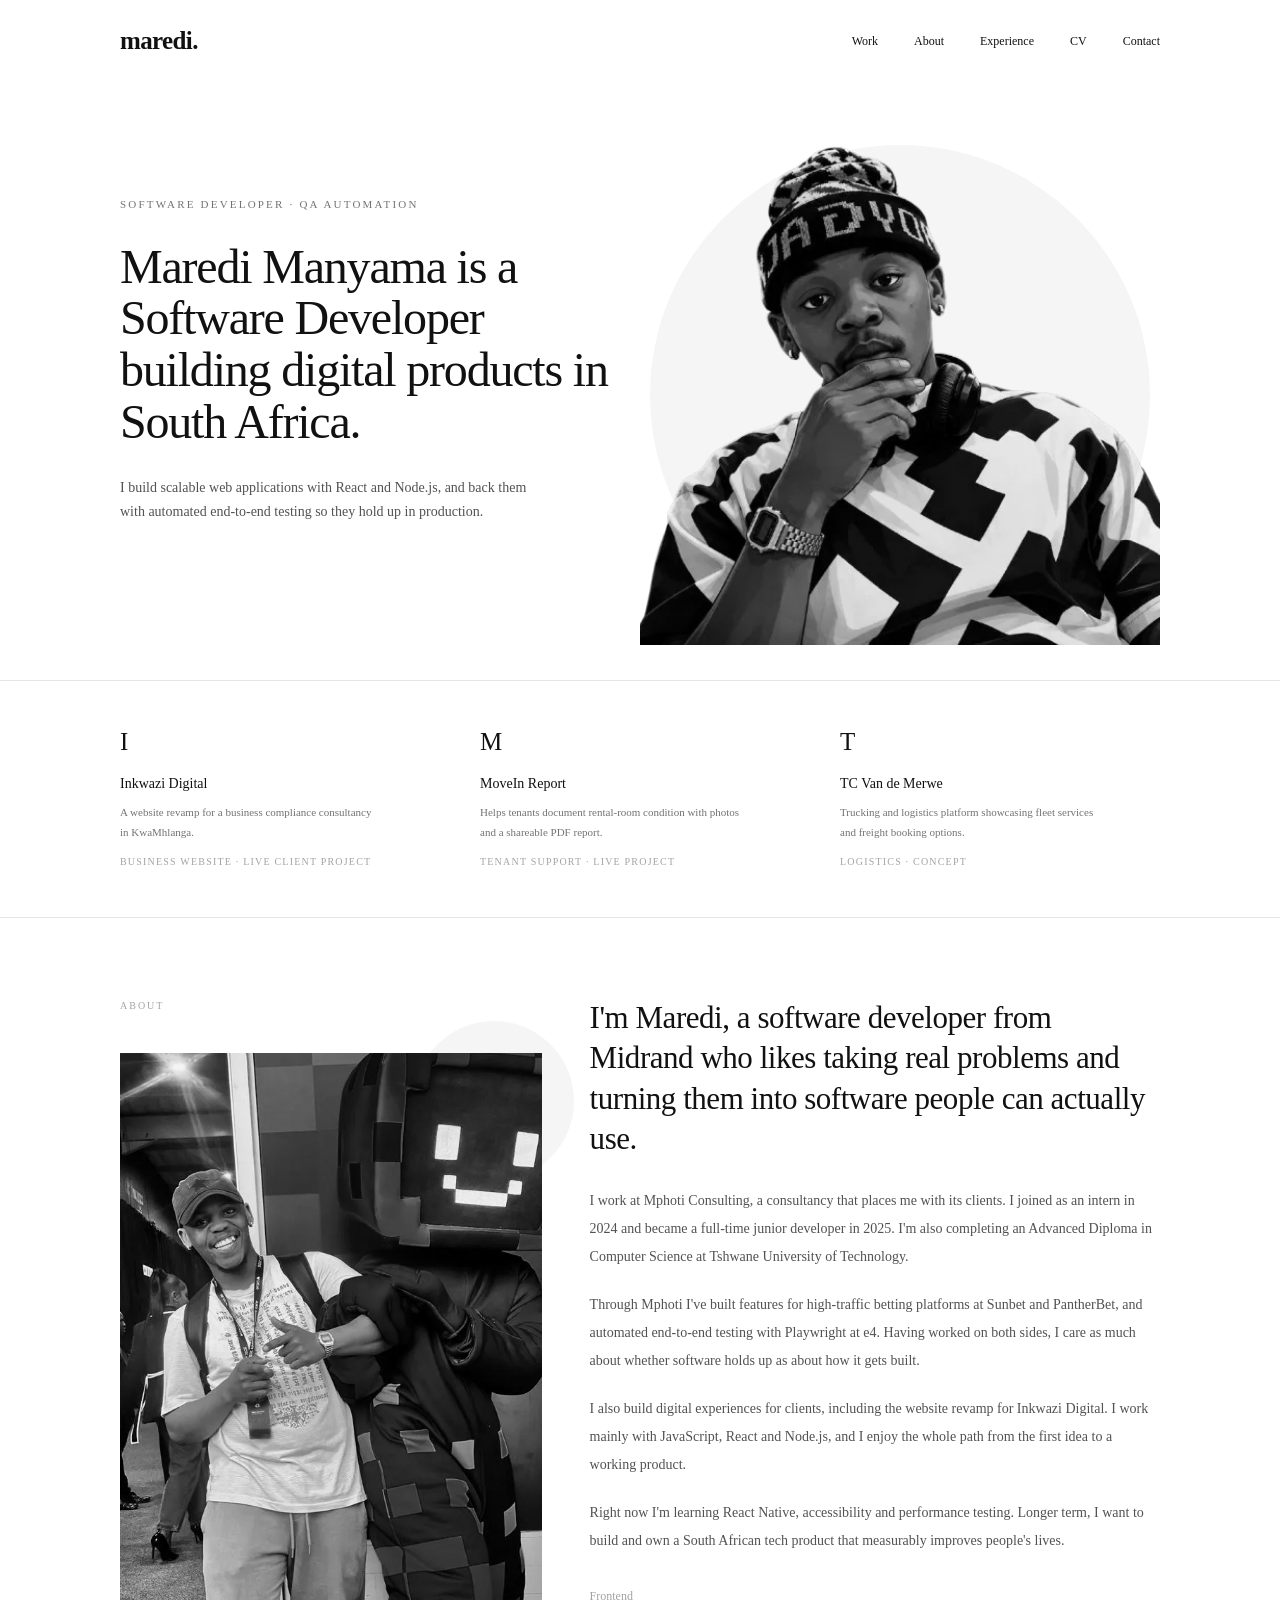
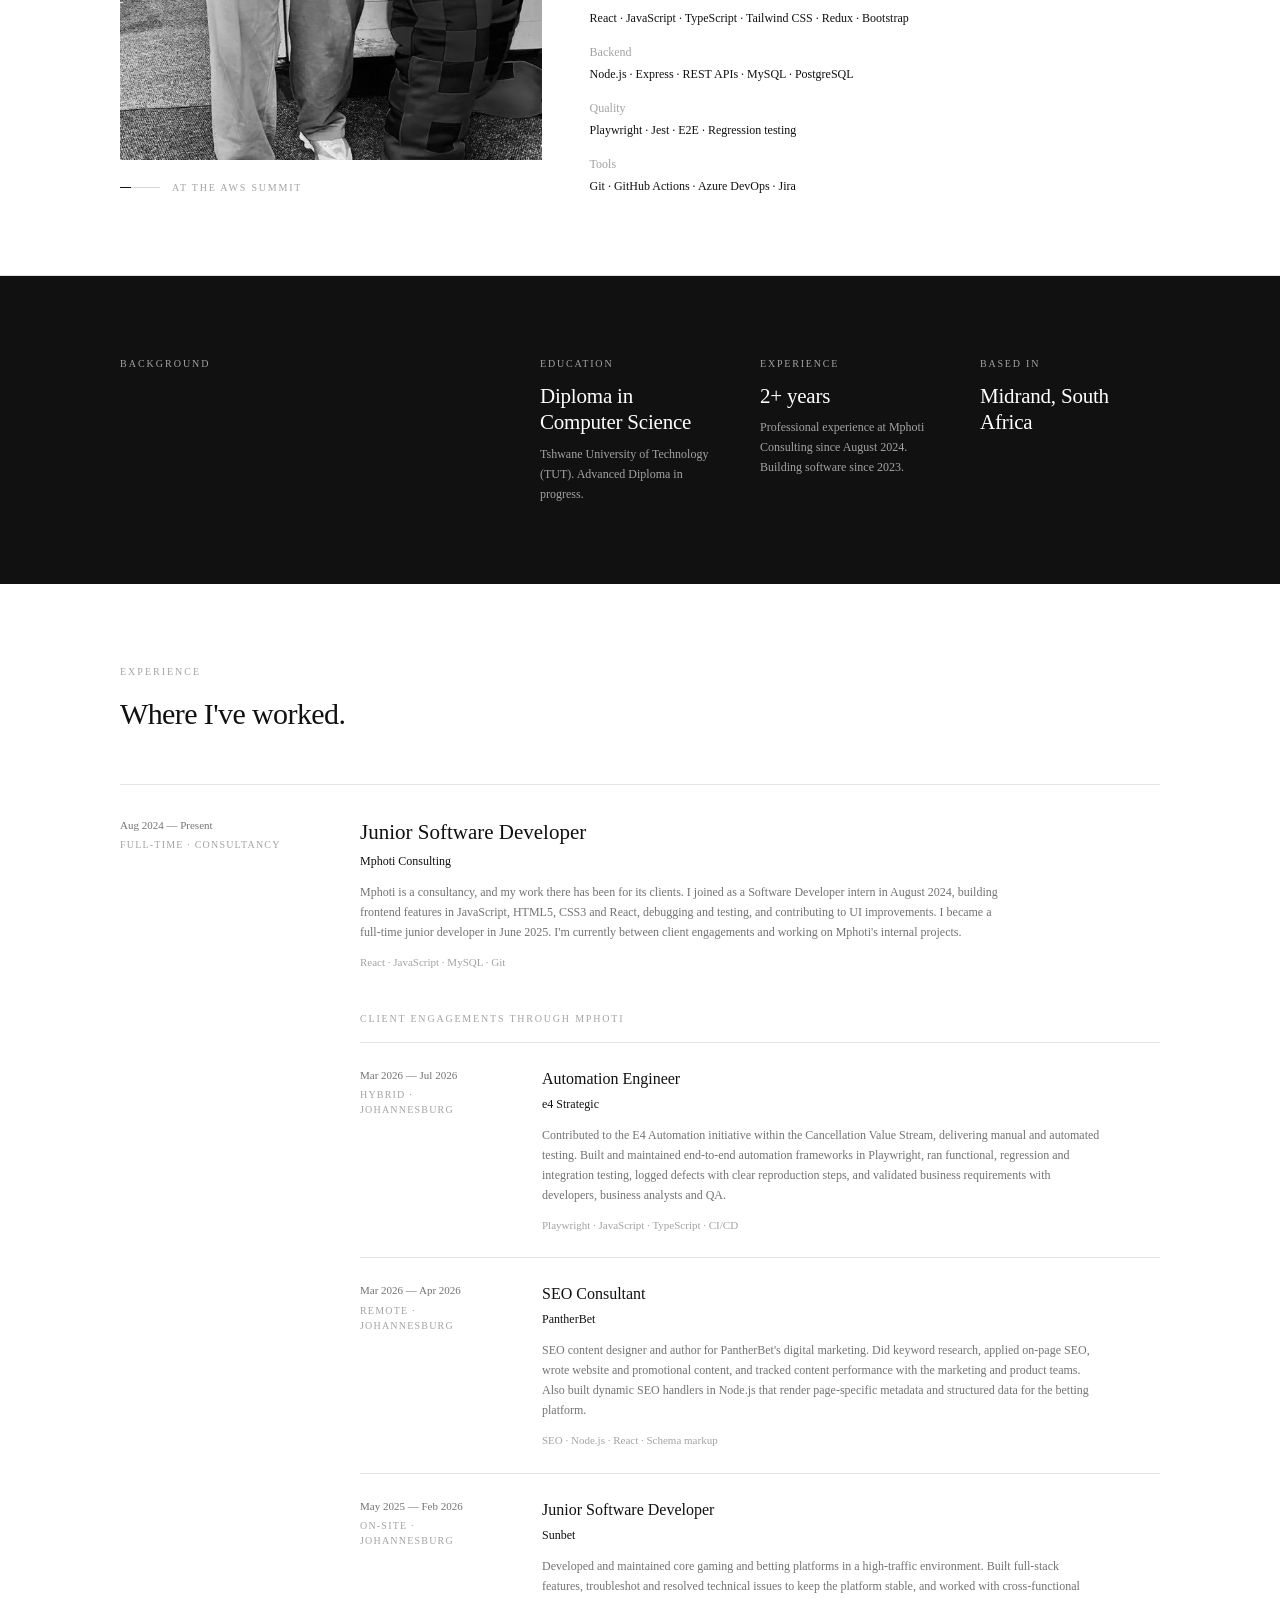
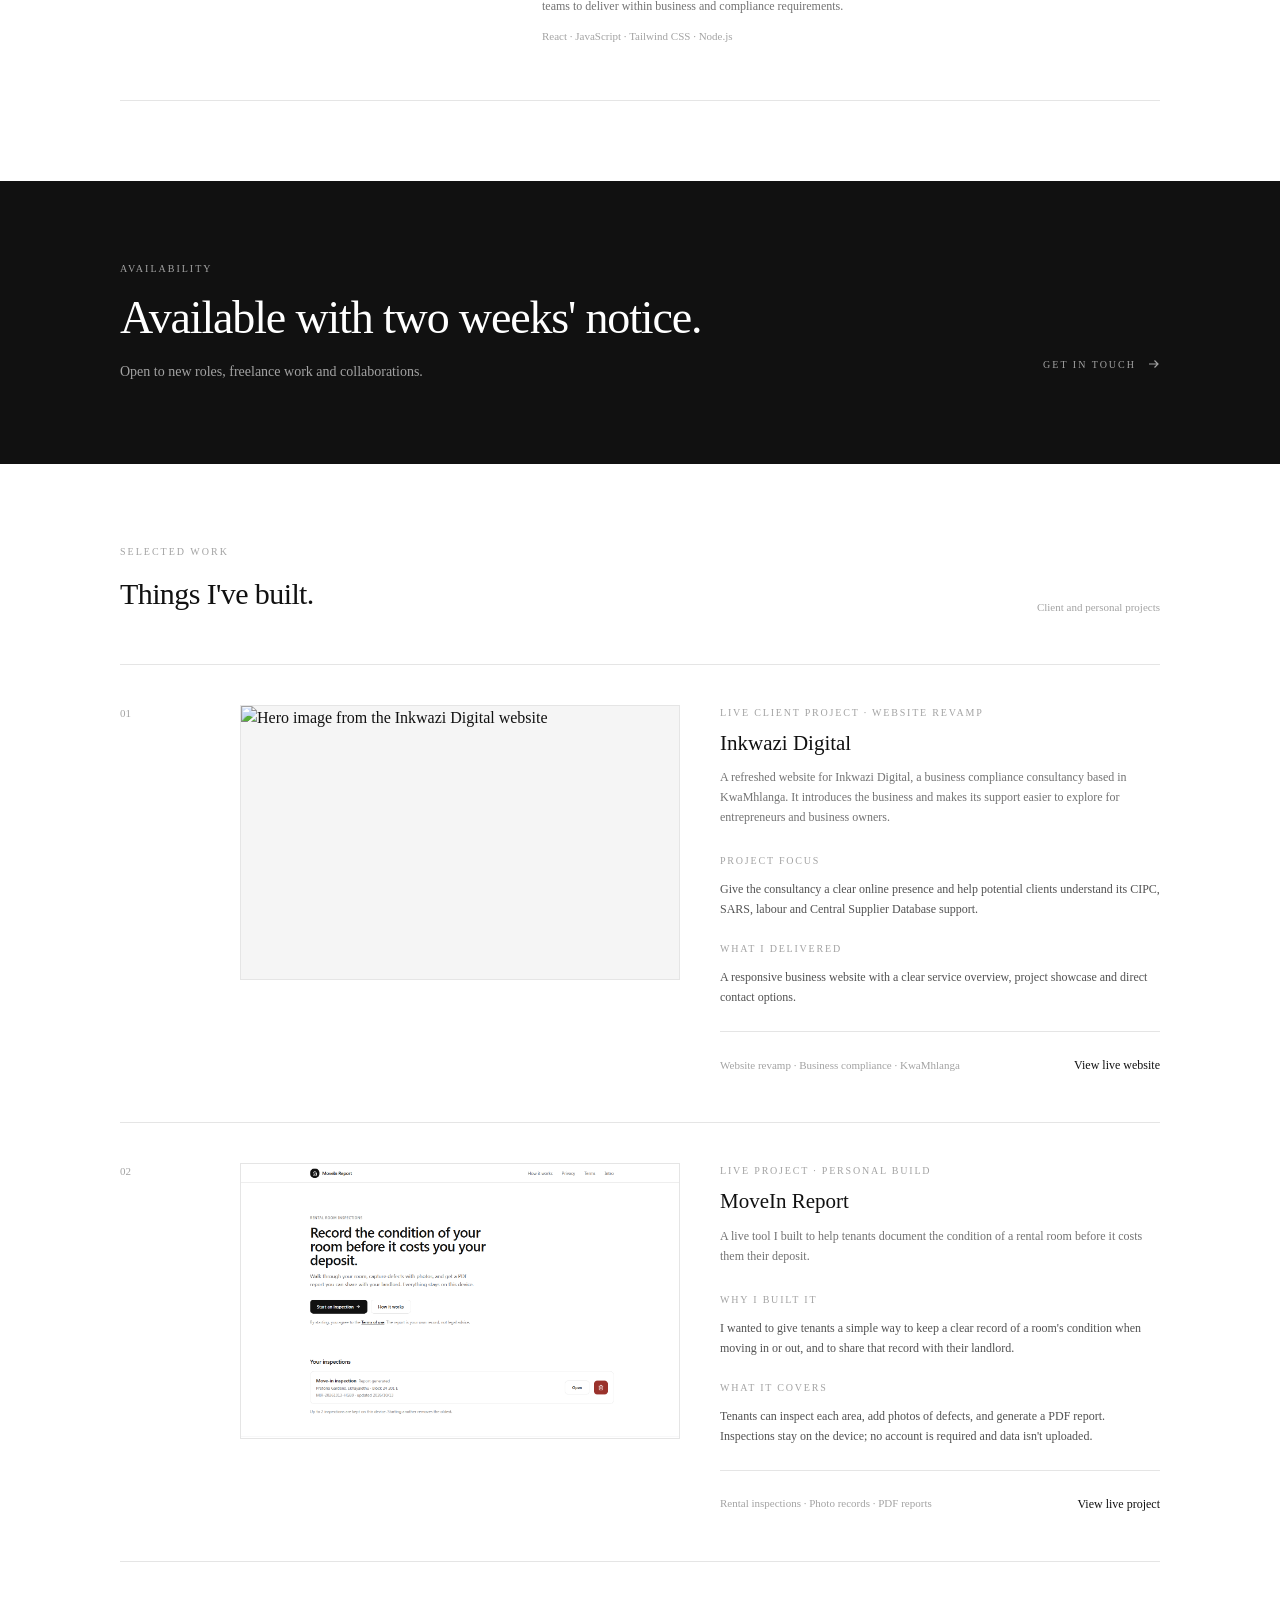
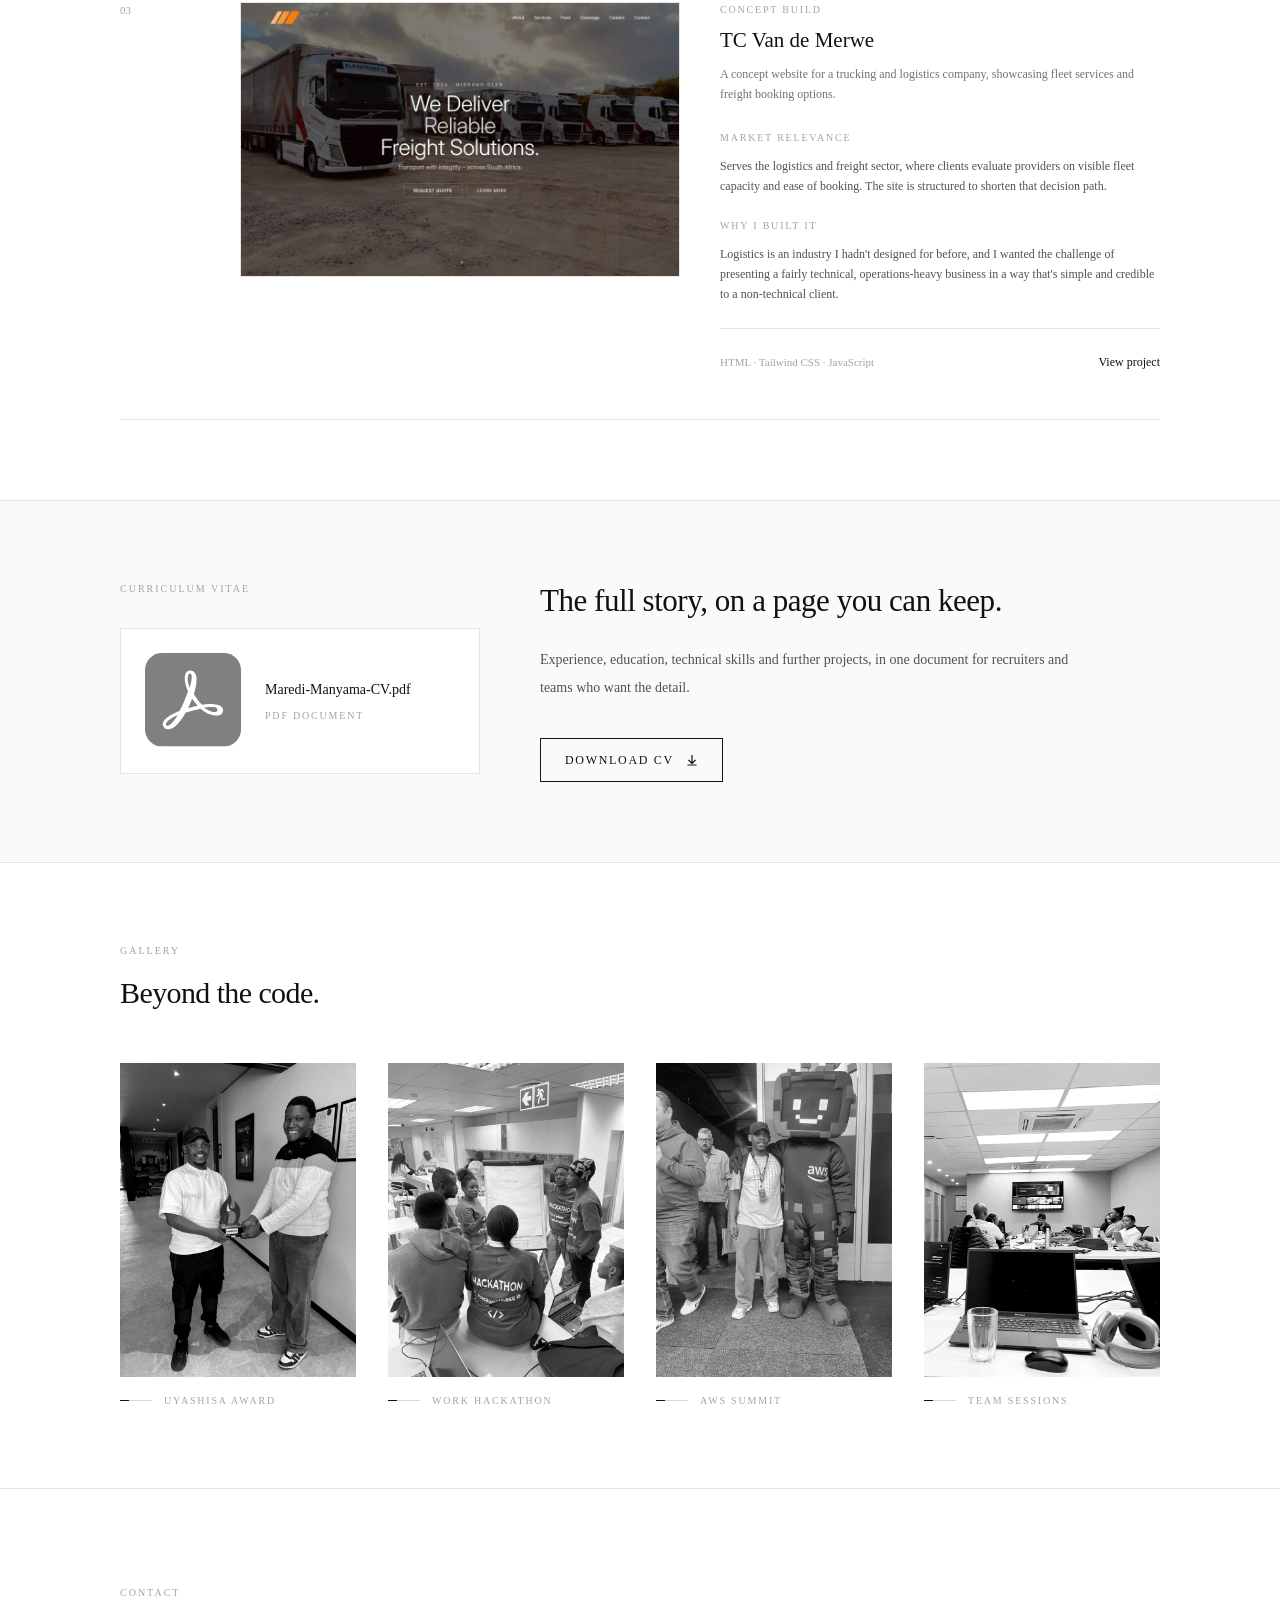
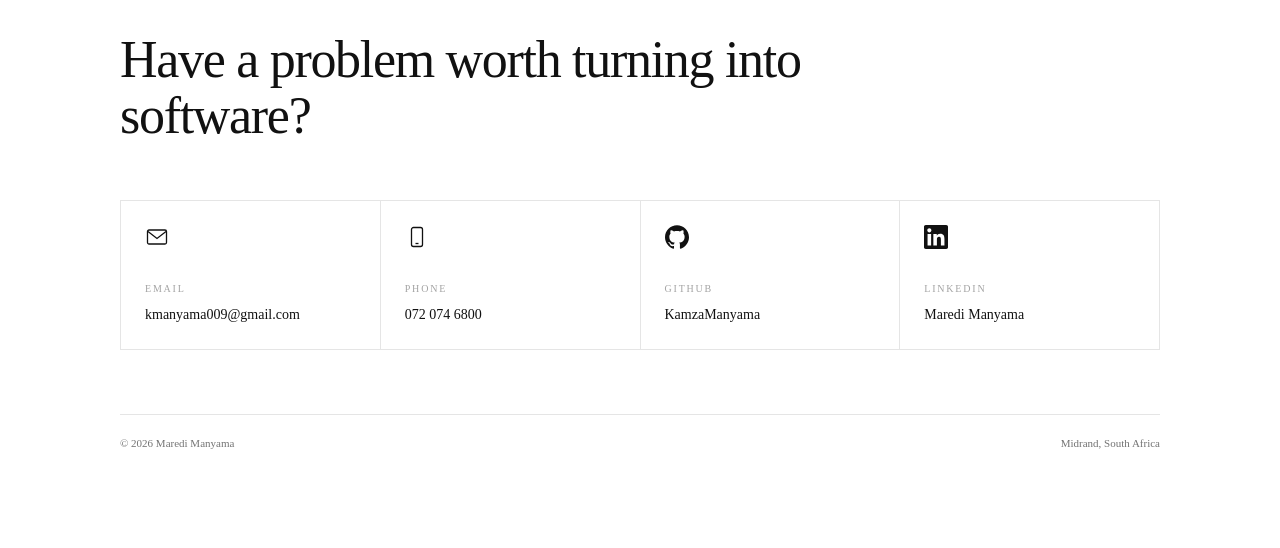
==== commit bebf99b3: "Update project details for Inkwazi Digital and adjust sitemap last modified date" ====
--- a/index.html
+++ b/index.html
@@ -371,14 +371,14 @@
     <section id="work" class="border-b border-neutral-200">
       <div class="mx-auto grid max-w-[1120px] grid-cols-1 gap-10 px-6 py-12 sm:grid-cols-3 md:px-10">
 
-        <a href="#invoiceingest" class="recognition-card group">
+        <a href="#inkwazidigital" class="recognition-card group">
           <div class="mb-5 text-[25px] leading-none">I</div>
-          <h2 class="text-[14px] leading-5">Invoice Ingest</h2>
+          <h2 class="text-[14px] leading-5">Inkwazi Digital</h2>
           <p class="mt-2 max-w-[260px] text-[11px] leading-5 text-neutral-500">
-            Invoice management with South African VAT validation and approval workflows.
+            A website revamp for a business compliance consultancy in KwaMhlanga.
           </p>
           <span class="mt-3 block text-[10px] uppercase tracking-[0.12em] text-neutral-400">
-            Finance · Concept
+            Business website · Live client project
           </span>
         </a>
 
@@ -453,9 +453,9 @@
           </p>
 
           <p class="mt-5 max-w-[650px] text-[14px] leading-7 text-neutral-600">
-            I also build complete products end to end, like Invoice Ingest, an invoice
-            management system with South African VAT built in. I work mainly with JavaScript,
-            React and Node.js, and I enjoy the whole path from the first idea to a working product.
+            I also build digital experiences for clients, including the website revamp for
+            Inkwazi Digital. I work mainly with JavaScript, React and Node.js, and I enjoy
+            the whole path from the first idea to a working product.
           </p>
 
           <p class="mt-5 max-w-[650px] text-[14px] leading-7 text-neutral-600">
@@ -636,72 +636,52 @@
             <p class="text-[10px] uppercase tracking-[0.2em] text-neutral-400">Selected work</p>
             <h2 class="mt-3 text-[30px] tracking-[-0.02em]">Things I've built.</h2>
           </div>
-          <p class="text-[11px] text-neutral-400">All solo builds · Source code available on request</p>
+          <p class="text-[11px] text-neutral-400">Client and personal projects</p>
         </div>
 
         <div class="divide-y divide-neutral-200 border-y border-neutral-200">
 
-          <article id="invoiceingest" class="grid gap-x-10 gap-y-6 py-10 md:grid-cols-[80px_1fr_1fr] md:items-start">
+          <article id="inkwazidigital" class="grid gap-x-10 gap-y-6 py-10 md:grid-cols-[80px_1fr_1fr] md:items-start">
             <span class="text-[11px] text-neutral-400">01</span>
 
-            <a href="https://invoice-ingest-server-kappa.vercel.app/" target="_blank" rel="noreferrer" class="project-shot block overflow-hidden border border-neutral-200 bg-neutral-100">
+            <a href="https://inkwazidigital.vercel.app/index.html" target="_blank" rel="noreferrer" class="project-shot block overflow-hidden border border-neutral-200 bg-neutral-100">
               <img
-                src="projects/invoice-ingest.webp"
-                alt="Invoq invoice management sign-in page"
+                src="https://inkwazidigital.vercel.app/assets/designhero.jpg"
+                alt="Hero image from the Inkwazi Digital website"
                 loading="lazy"
                 class="aspect-[16/10] w-full object-cover object-top"
               />
             </a>
 
             <div>
-              <p class="mb-2 text-[10px] uppercase tracking-[0.18em] text-neutral-400">Concept build</p>
-              <h3 class="text-[21px]">Invoice Ingest</h3>
+              <p class="mb-2 text-[10px] uppercase tracking-[0.18em] text-neutral-400">Live client project · Website revamp</p>
+              <h3 class="text-[21px]">Inkwazi Digital</h3>
               <p class="mt-2 text-[12px] leading-5 text-neutral-500">
-                A full-stack invoice management system built for a working client, live as
-                Invoq. It ingests supplier invoices from CSV files, validates South African VAT
-                rules and removes duplicates.
+                A refreshed website for Inkwazi Digital, a business compliance consultancy
+                based in KwaMhlanga. It introduces the business and makes its support easier
+                to explore for entrepreneurs and business owners.
               </p>
-
-              <dl class="mt-6 flex gap-10">
-                <div>
-                  <dd class="text-[25px] leading-none tracking-[-0.01em]">3</dd>
-                  <dt class="mt-2 text-[10px] uppercase tracking-[0.18em] text-neutral-400">User roles</dt>
-                </div>
-                <div>
-                  <dd class="text-[25px] leading-none tracking-[-0.01em]">15%</dd>
-                  <dt class="mt-2 text-[10px] uppercase tracking-[0.18em] text-neutral-400">VAT applied automatically</dt>
-                </div>
-              </dl>
 
               <dl class="mt-6 space-y-5 text-[12px] leading-5">
                 <div>
-                  <dt class="text-[10px] uppercase tracking-[0.18em] text-neutral-400">Market relevance</dt>
+                  <dt class="text-[10px] uppercase tracking-[0.18em] text-neutral-400">Project focus</dt>
                   <dd class="mt-2 text-neutral-600">
-                    Addresses a real operational pain point for South African SMEs and finance
-                    teams: manual, error-prone invoice reconciliation. It has compliance with
-                    local VAT rules built in, a gap most generic invoicing tools don't cover.
+                    Give the consultancy a clear online presence and help potential clients
+                    understand its CIPC, SARS, labour and Central Supplier Database support.
                   </dd>
                 </div>
                 <div>
-                  <dt class="text-[10px] uppercase tracking-[0.18em] text-neutral-400">Why I built it</dt>
+                  <dt class="text-[10px] uppercase tracking-[0.18em] text-neutral-400">What I delivered</dt>
                   <dd class="mt-2 text-neutral-600">
-                    I wanted a full-stack project that went beyond CRUD and forced me to work with
-                    real business rules: South African VAT logic, deduplication and automated
-                    notifications, the kind of constraints I'd face on a client engagement.
-                  </dd>
-                </div>
-                <div>
-                  <dt class="text-[10px] uppercase tracking-[0.18em] text-neutral-400">What it covers</dt>
-                  <dd class="mt-2 text-neutral-600">
-                    CSV invoice ingestion, VAT validation, duplicate removal, multi-user approval
-                    workflows, MySQL storage and Gmail alerts after each run.
+                    A responsive business website with a clear service overview, project
+                    showcase and direct contact options.
                   </dd>
                 </div>
               </dl>
 
               <div class="mt-6 flex flex-wrap items-center justify-between gap-3 border-t border-neutral-200 pt-4">
-                <p class="text-[11px] text-neutral-400">Node.js · Express · MySQL · Gmail API · Tailwind CSS</p>
-                <a href="https://invoice-ingest-server-kappa.vercel.app/" target="_blank" rel="noreferrer" class="project-link py-2 text-[12px]">View project</a>
+                <p class="text-[11px] text-neutral-400">Website revamp · Business compliance · KwaMhlanga</p>
+                <a href="https://inkwazidigital.vercel.app/index.html" target="_blank" rel="noreferrer" class="project-link py-2 text-[12px]">View live website</a>
               </div>
             </div>
           </article>
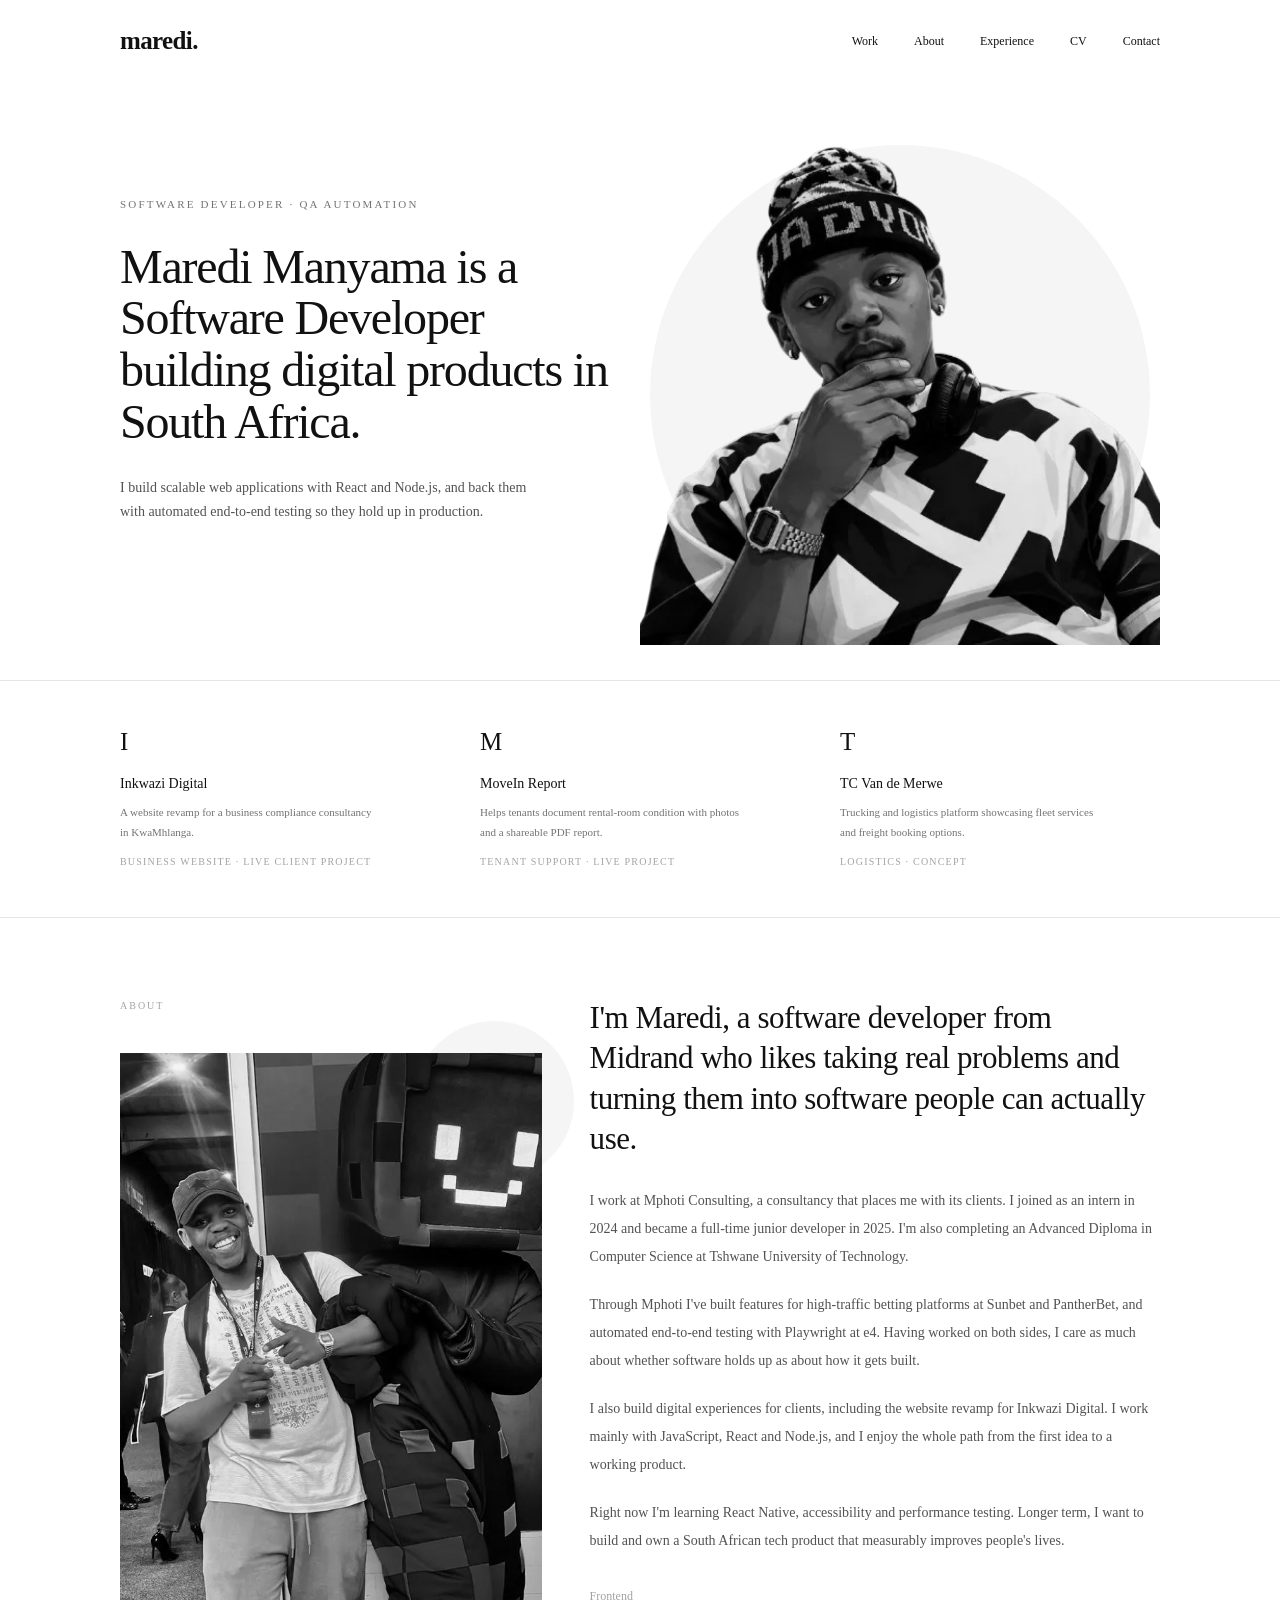
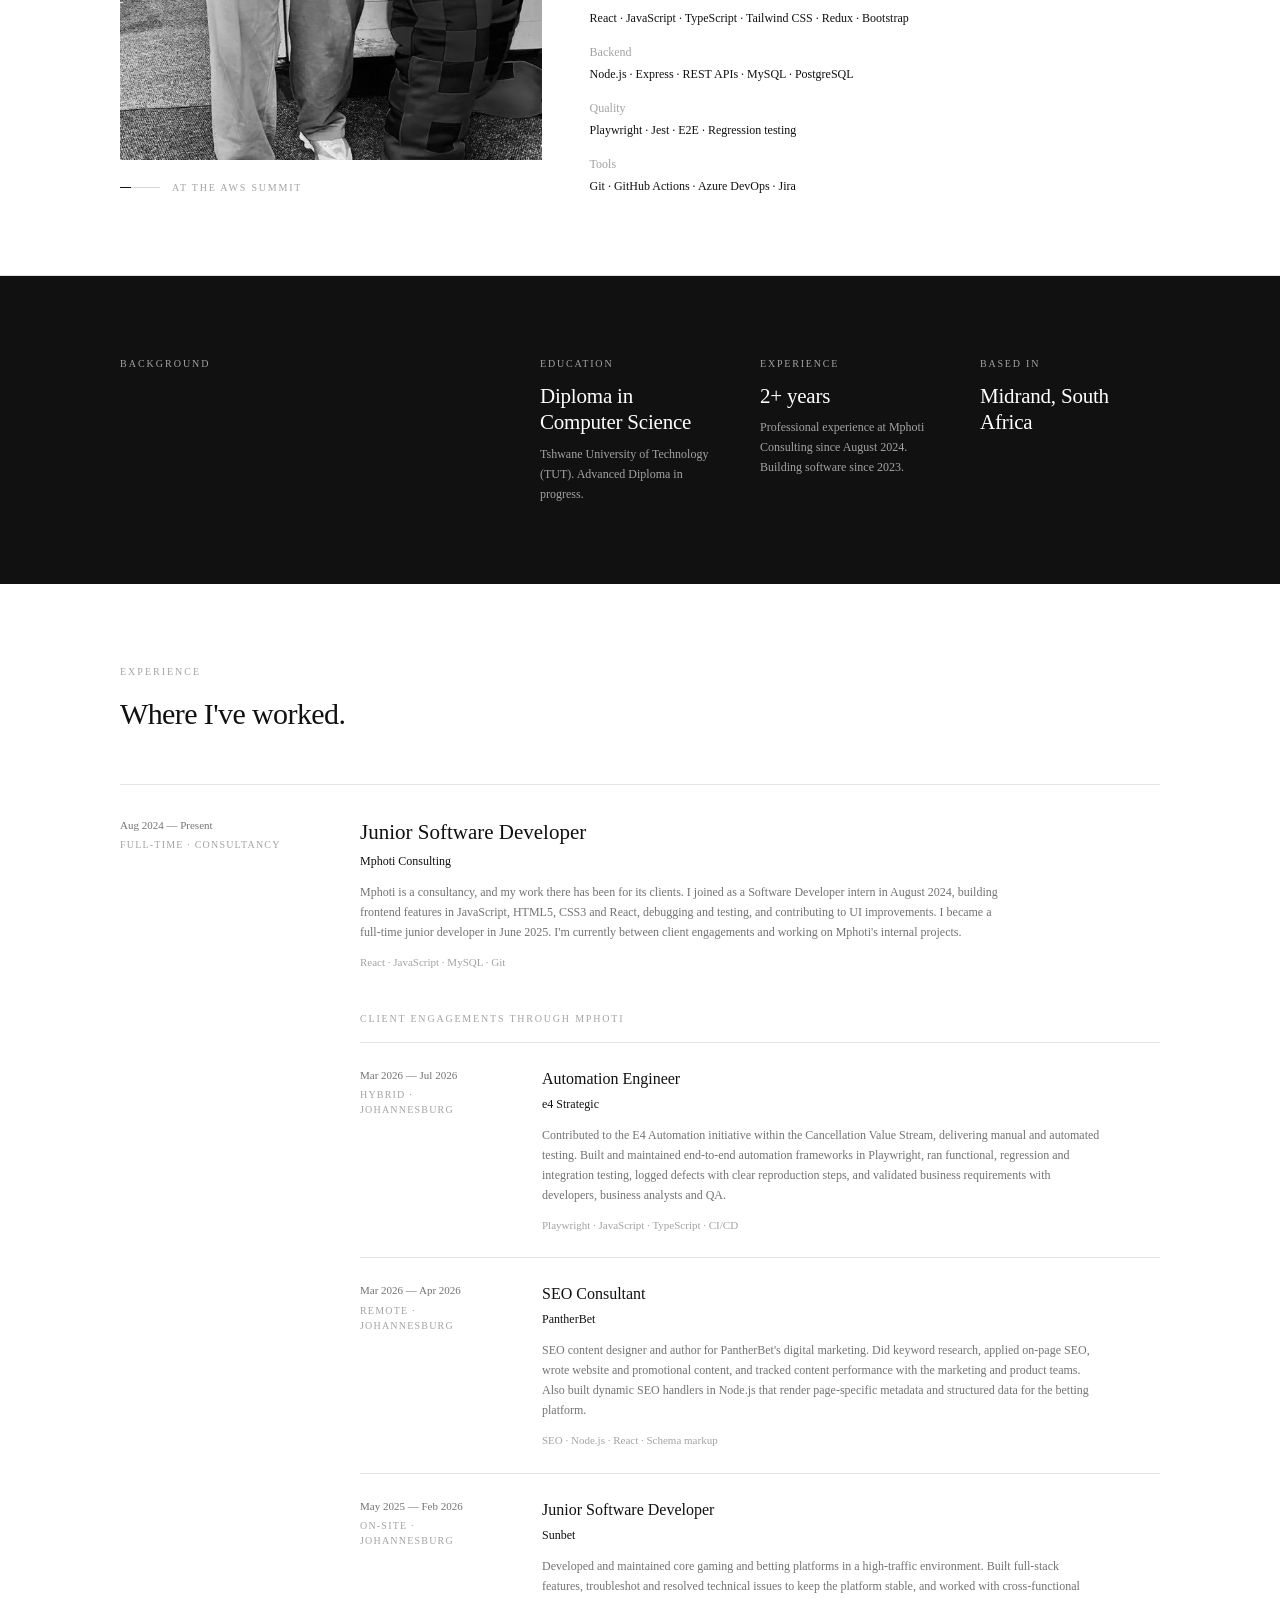
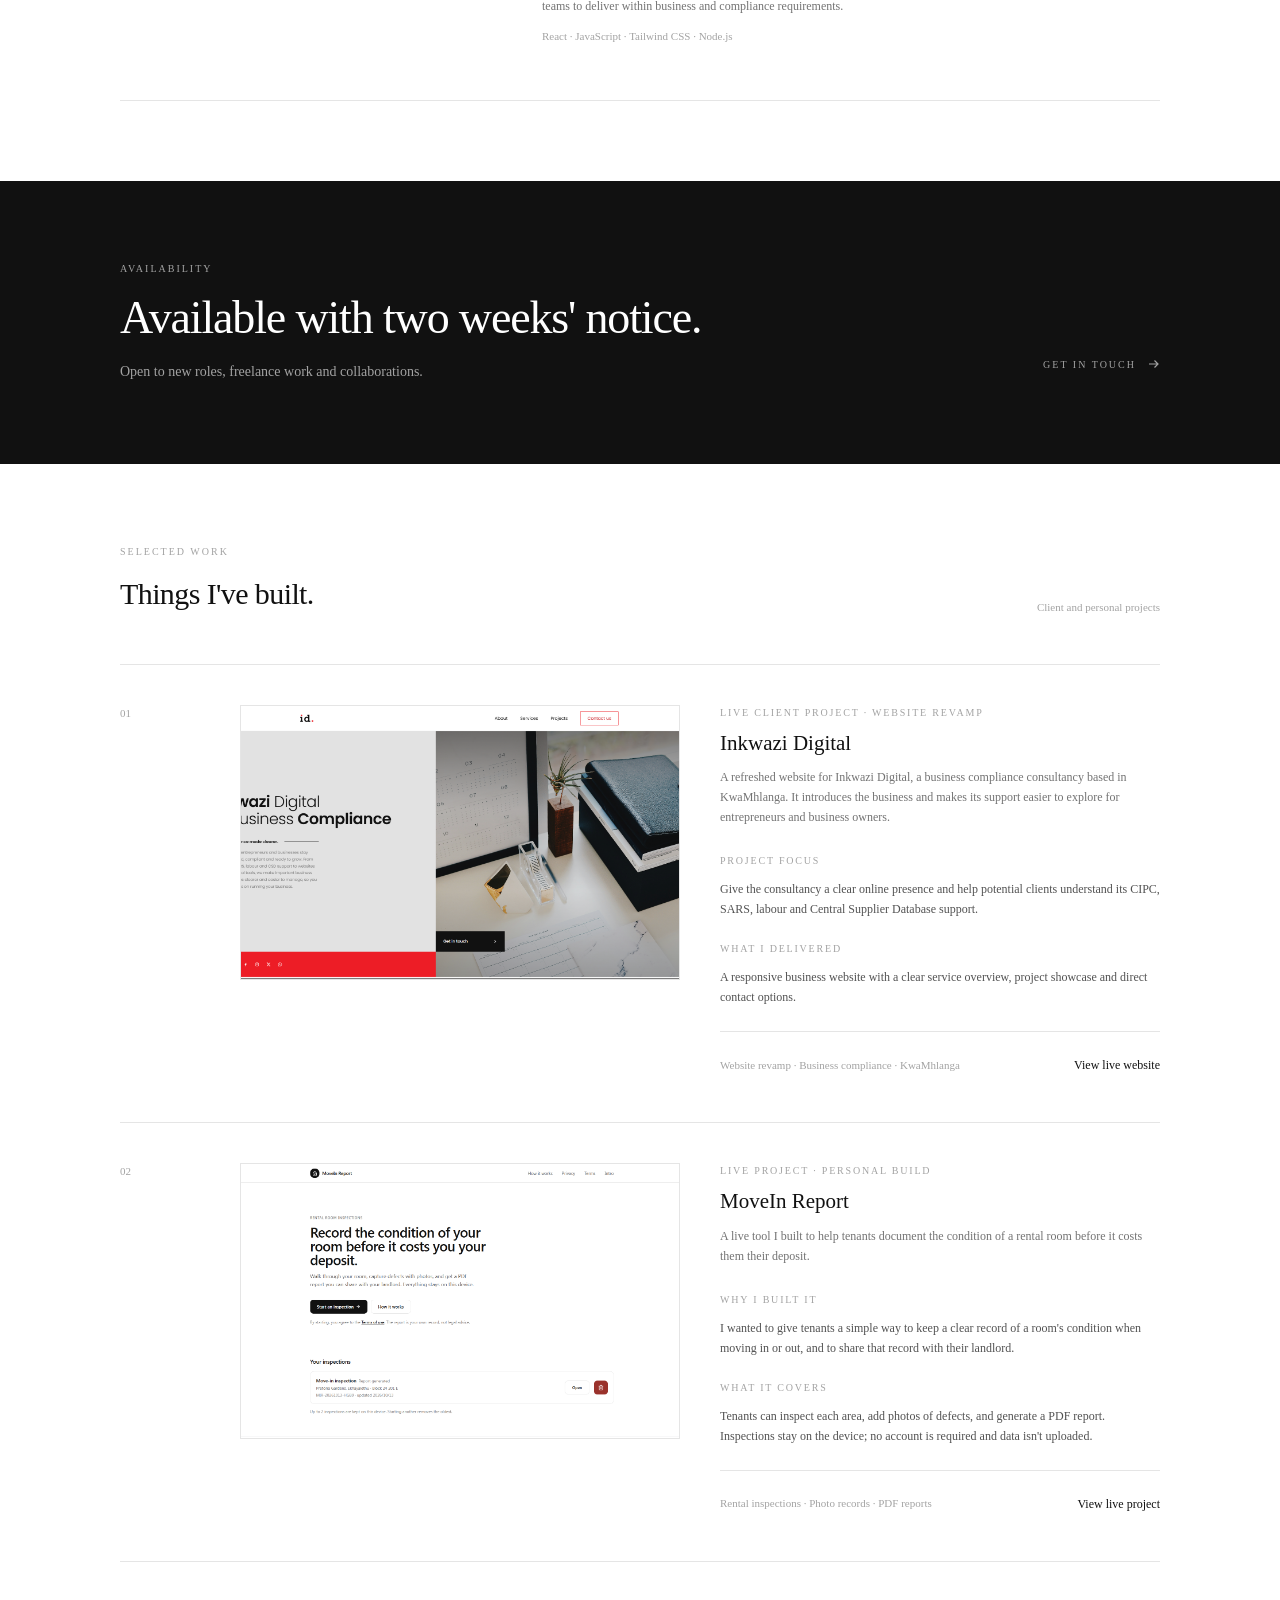
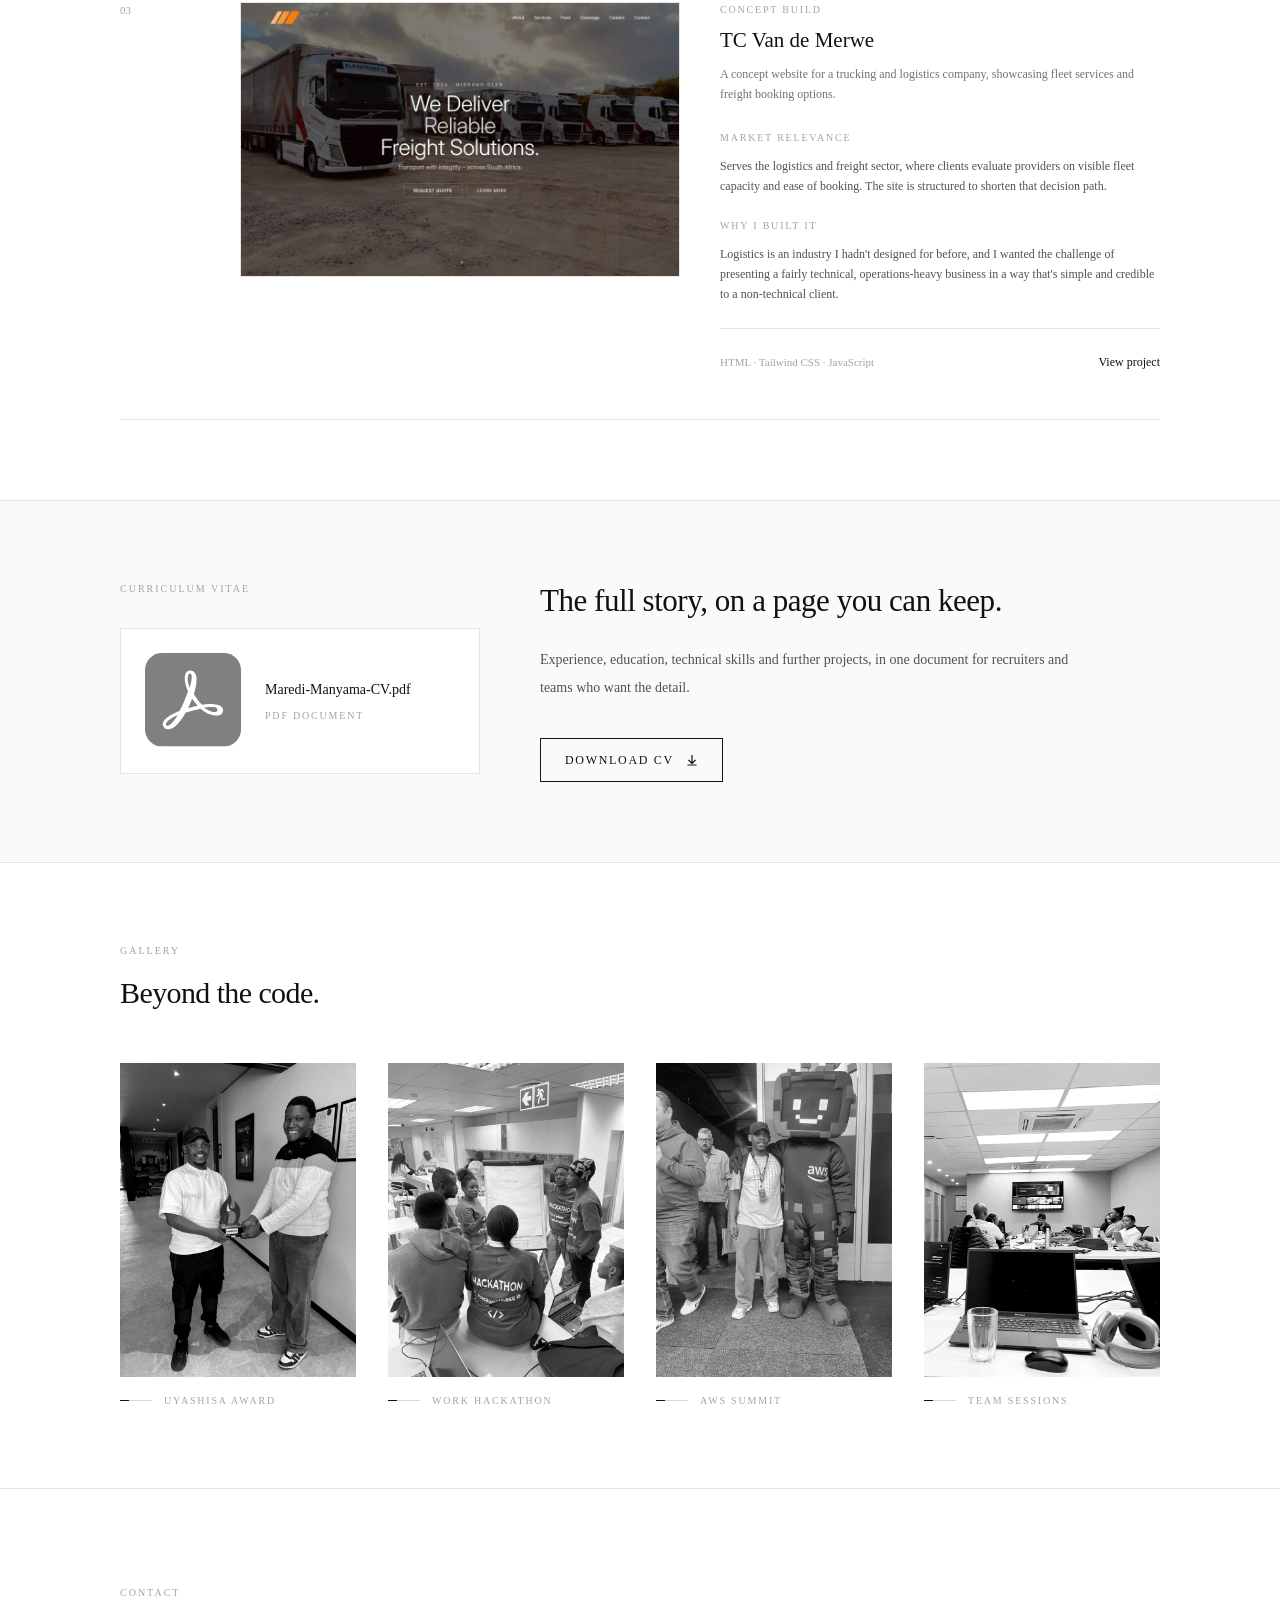
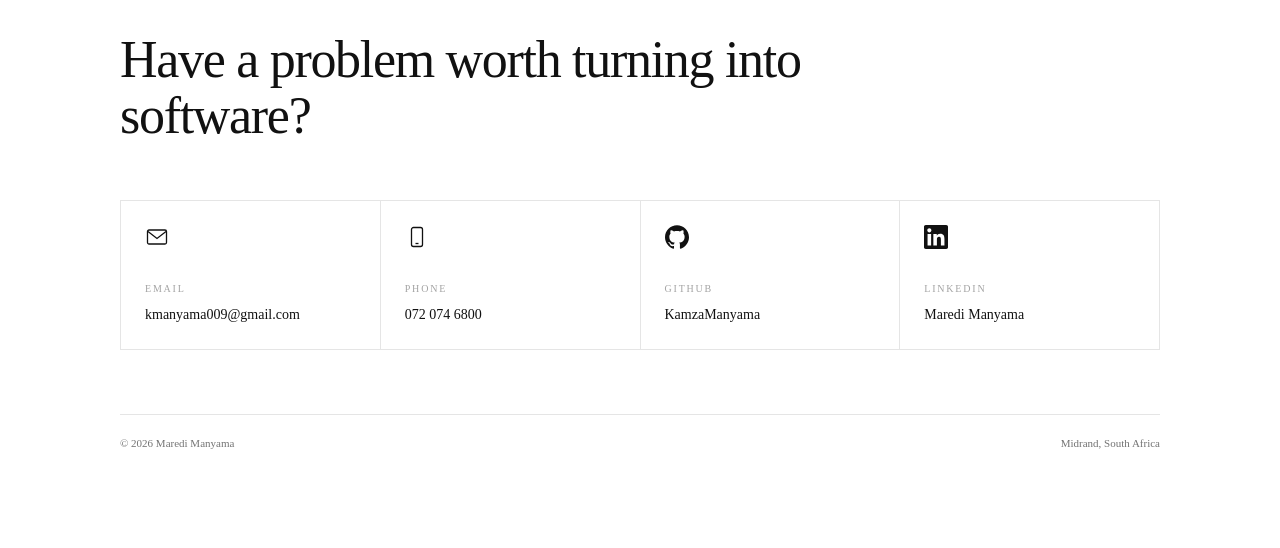
==== commit c5e1c199: "Update Inkwazi Digital project image source and add new image file" ====
--- a/index.html
+++ b/index.html
@@ -646,7 +646,7 @@
 
             <a href="https://inkwazidigital.vercel.app/index.html" target="_blank" rel="noreferrer" class="project-shot block overflow-hidden border border-neutral-200 bg-neutral-100">
               <img
-                src="https://inkwazidigital.vercel.app/assets/designhero.jpg"
+                src="/projects/inkwazi-project.png"
                 alt="Hero image from the Inkwazi Digital website"
                 loading="lazy"
                 class="aspect-[16/10] w-full object-cover object-top"
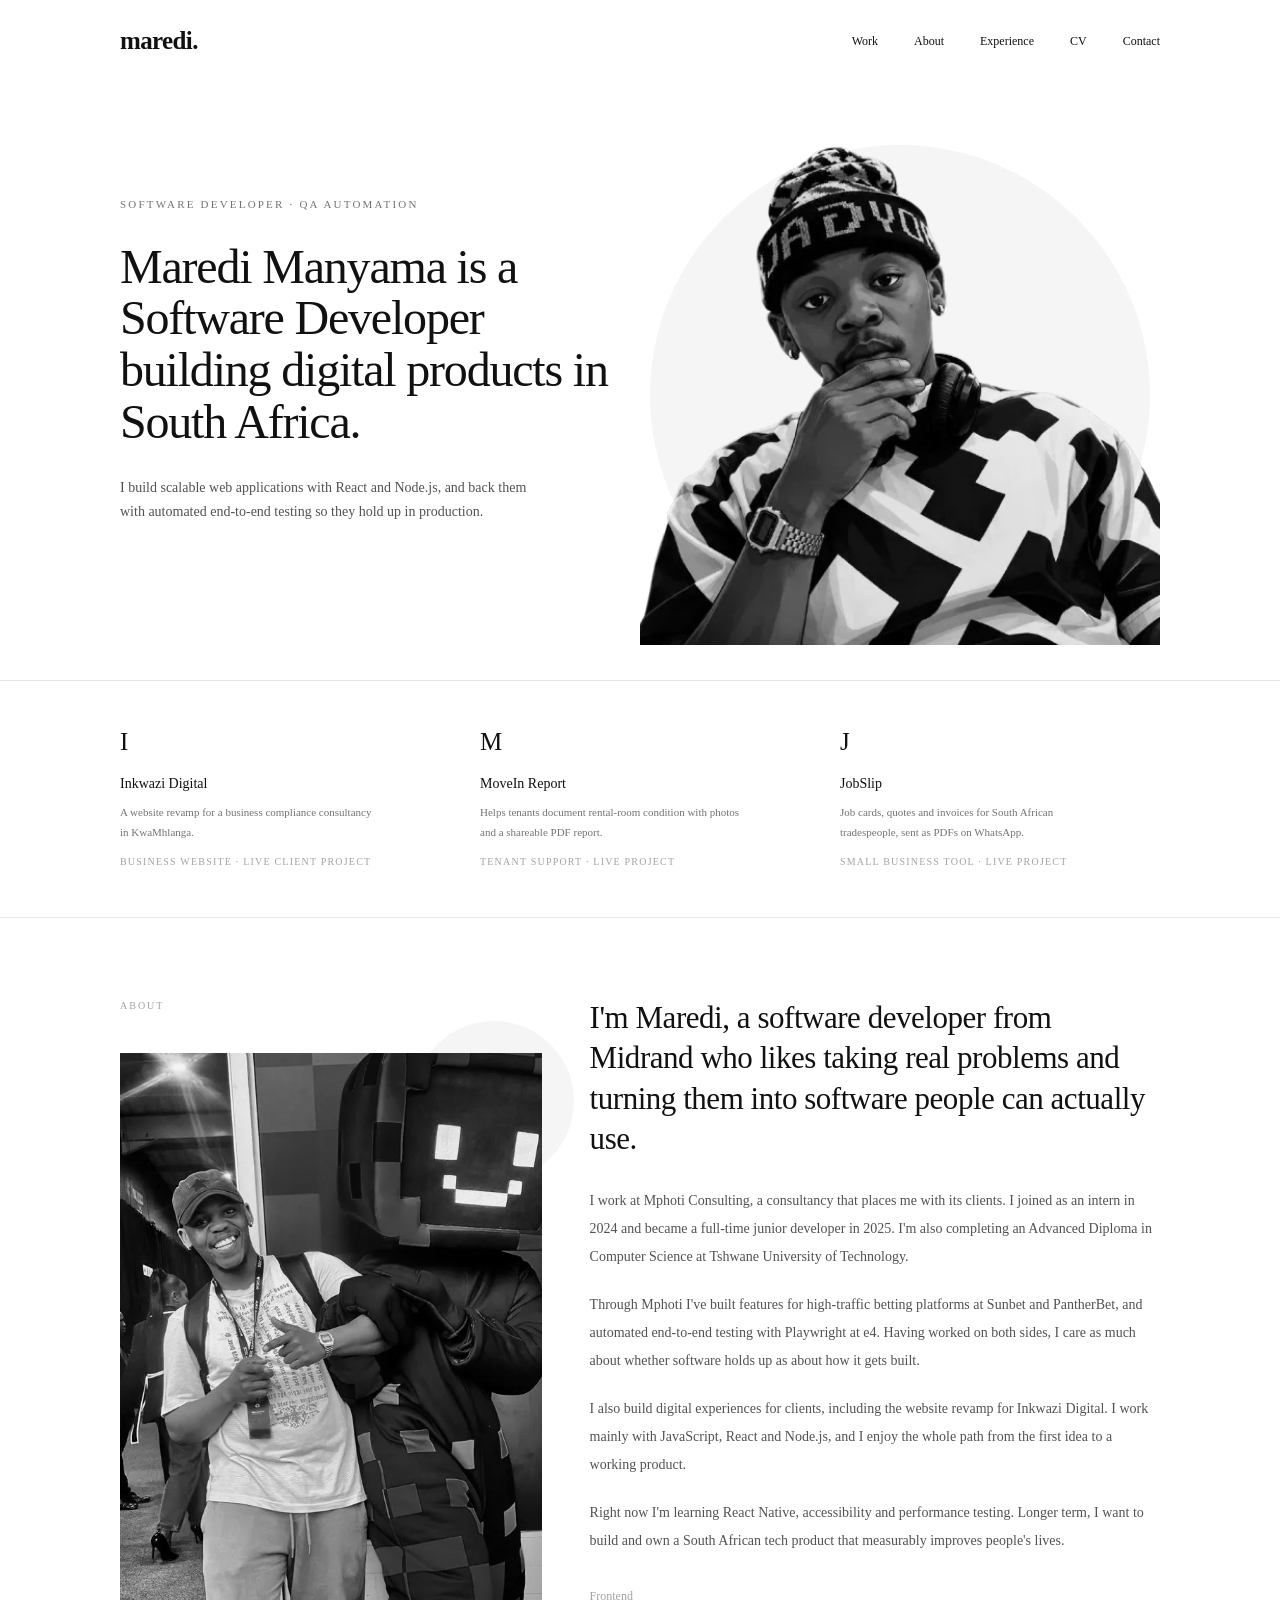
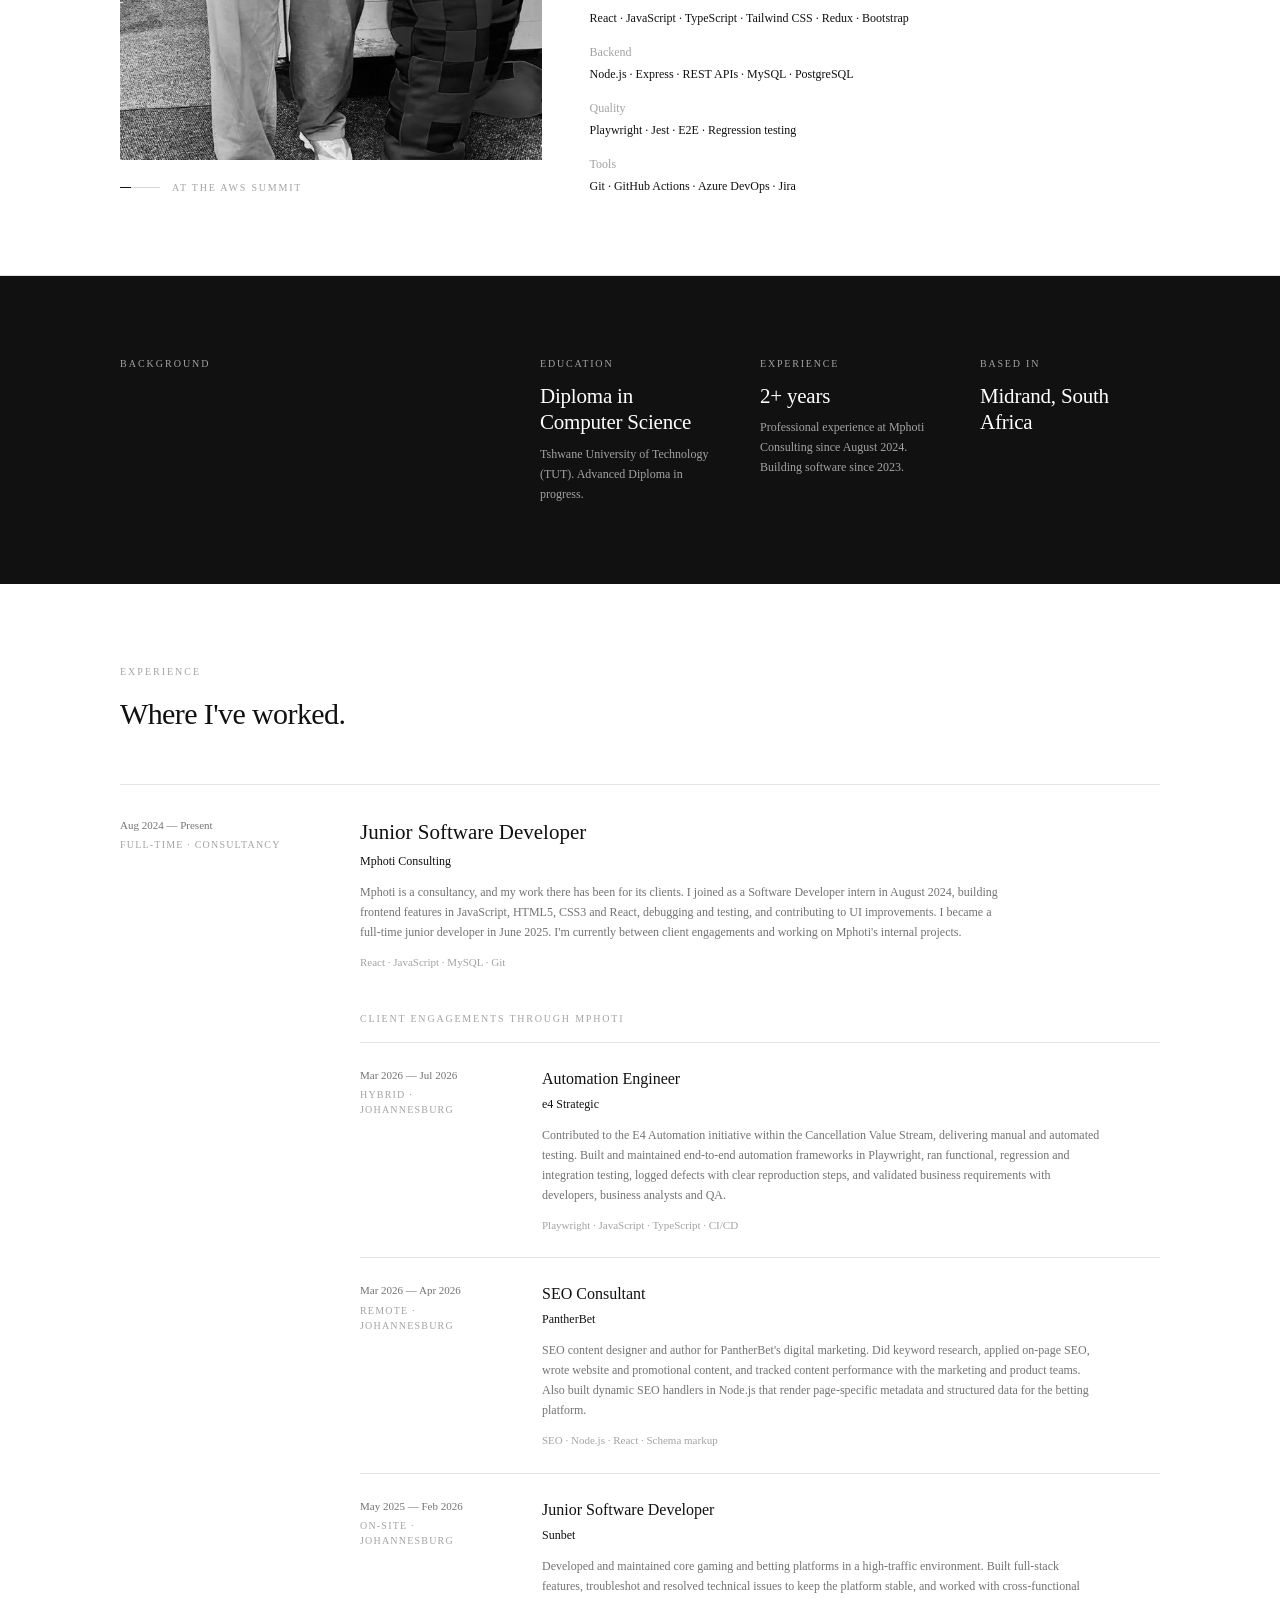
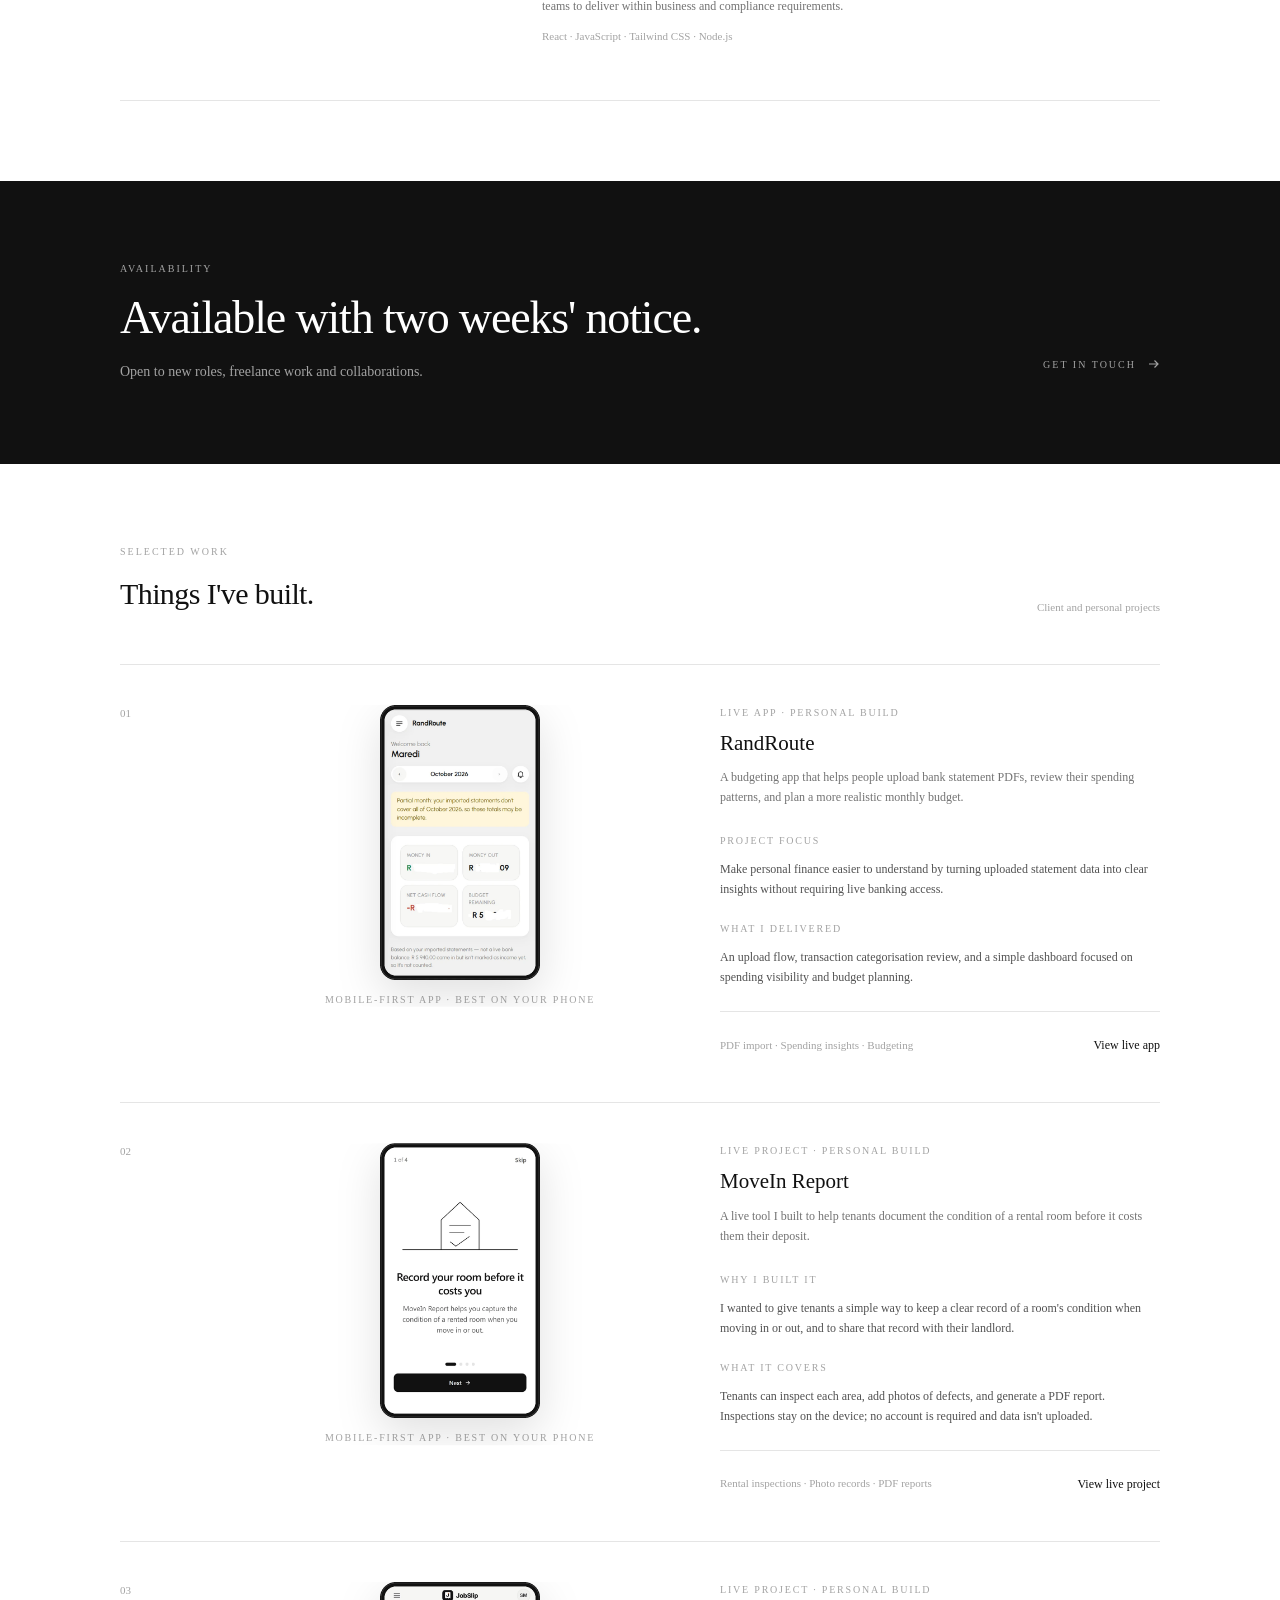
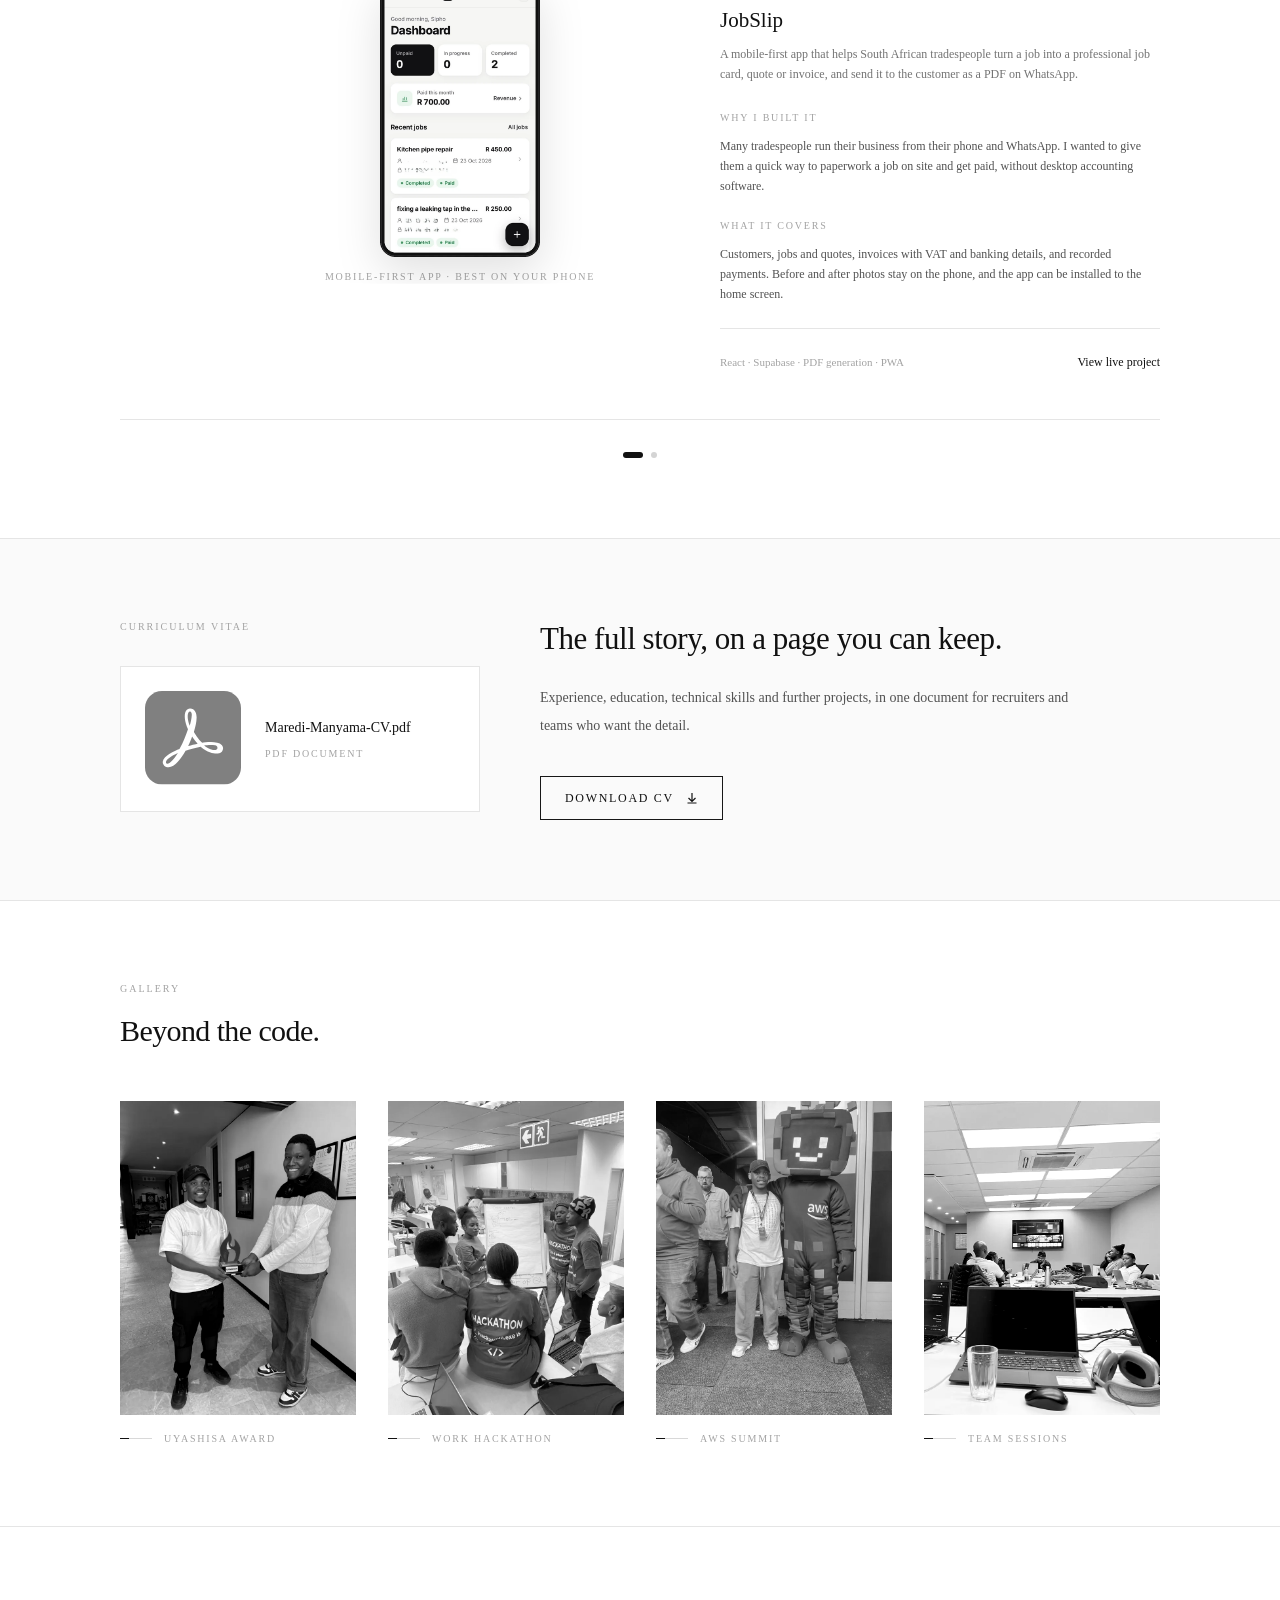
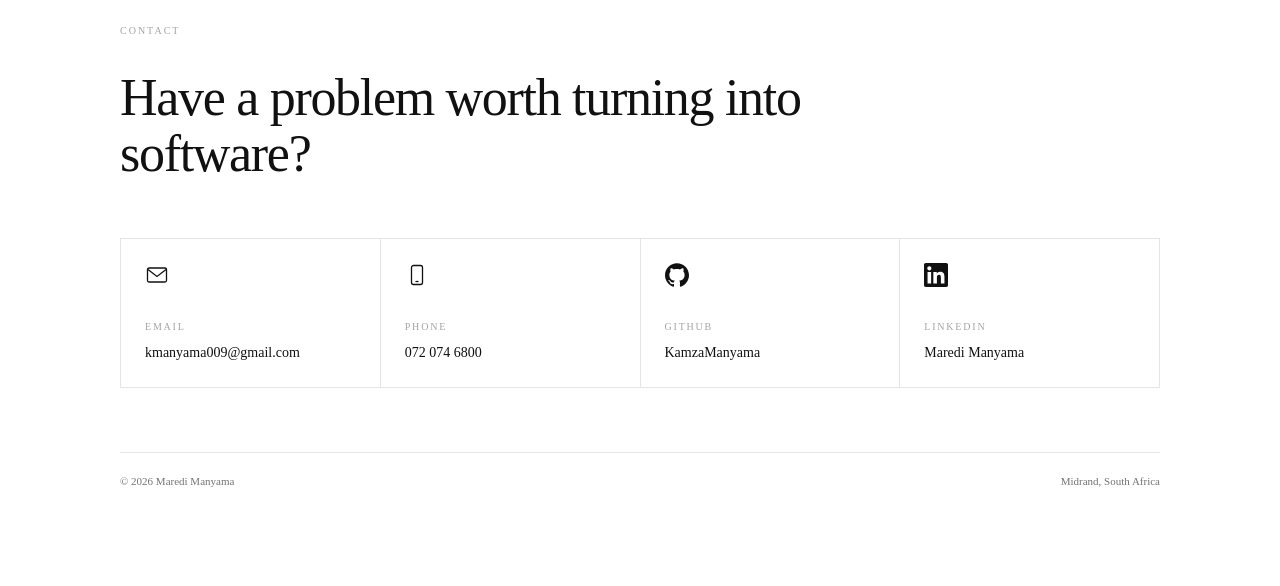
==== commit 8f86180b: "gh" ====
--- a/index.html
+++ b/index.html
@@ -237,6 +237,19 @@
       transform: scale(1.03);
     }
 
+    /* Mobile-first apps: the phone is the image, no frame or background */
+    .project-phone img { filter: drop-shadow(0 14px 22px rgba(0, 0, 0, .12)); }
+
+    .phone-note {
+      display: block;
+      margin-top: 12px;
+      text-align: center;
+      font-size: 10px;
+      letter-spacing: .18em;
+      text-transform: uppercase;
+      color: #a3a3a3;
+    }
+
     .soft-line {
       background: linear-gradient(90deg, #111 0 28%, #d8d8d8 28% 100%);
     }
@@ -264,6 +277,89 @@
 
     .recognition-card:hover {
       transform: translateY(-4px);
+    }
+
+    /* Page dots under the project list */
+    .work-dots {
+      display: flex;
+      justify-content: center;
+      gap: 8px;
+      margin-top: 32px;
+    }
+
+    .work-dots[hidden],
+    #projectList > article[hidden] { display: none; }
+
+    /* Scroll animations (classes are added by JS, so the page still works without it) */
+    .reveal {
+      opacity: 0;
+      transform: translateY(28px);
+      transition: opacity .8s cubic-bezier(.2, .7, .2, 1), transform .8s cubic-bezier(.2, .7, .2, 1);
+      transition-delay: var(--reveal-delay, 0ms);
+    }
+
+    .reveal-wipe {
+      clip-path: inset(0 0 100% 0);
+      transition: clip-path 1.1s cubic-bezier(.7, 0, .2, 1);
+      transition-delay: var(--reveal-delay, 0ms);
+    }
+
+    .reveal-line {
+      transform: scaleX(0);
+      transform-origin: left;
+      transition: transform 1.2s cubic-bezier(.7, 0, .2, 1);
+      transition-delay: var(--reveal-delay, 0ms);
+    }
+
+    .reveal.is-visible { opacity: 1; transform: none; }
+    .reveal-wipe.is-visible { clip-path: inset(0 0 0 0); }
+    .reveal-line.is-visible { transform: scaleX(1); }
+
+    /* Projects fade in when switching pages */
+    .project-page-in {
+      animation: projectIn .6s cubic-bezier(.2, .7, .2, 1) both;
+      animation-delay: var(--reveal-delay, 0ms);
+    }
+
+    @keyframes projectIn {
+      from { opacity: 0; transform: translateX(24px); }
+      to { opacity: 1; transform: none; }
+    }
+
+    /* Slow drift on the hero circle */
+    .hero-circle { animation: heroFloat 9s ease-in-out infinite; }
+
+    @keyframes heroFloat {
+      0%, 100% { transform: translate(-50%, 0) scale(1); }
+      50% { transform: translate(-50%, -10px) scale(1.02); }
+    }
+
+    @media (prefers-reduced-motion: reduce) {
+      .reveal, .reveal-wipe, .reveal-line { opacity: 1; transform: none; clip-path: none; transition: none; }
+      .project-page-in, .hero-circle { animation: none; }
+    }
+
+    .work-dot {
+      width: 6px;
+      height: 6px;
+      padding: 0;
+      border: 0;
+      border-radius: 999px;
+      background: #d4d4d4;
+      cursor: pointer;
+      transition: width .25s ease, background-color .25s ease;
+    }
+
+    .work-dot:hover { background: #a3a3a3; }
+
+    .work-dot[aria-current="true"] {
+      width: 20px;
+      background: #111;
+    }
+
+    .work-dot:focus-visible {
+      outline: 1px solid #111;
+      outline-offset: 3px;
     }
 
     .project-link {
@@ -353,7 +449,7 @@
 
         <!-- PORTRAIT -->
         <div class="relative flex h-[390px] items-end justify-center overflow-hidden md:h-[570px]">
-          <div class="absolute bottom-0 left-1/2 h-[360px] w-[360px] -translate-x-1/2 rounded-full bg-neutral-100 md:h-[500px] md:w-[500px]"></div>
+          <div class="hero-circle absolute bottom-0 left-1/2 h-[360px] w-[360px] -translate-x-1/2 rounded-full bg-neutral-100 md:h-[500px] md:w-[500px]"></div>
 
           <img
             src="profile.webp"
@@ -393,14 +489,14 @@
           </span>
         </a>
 
-        <a href="#tcvandemerwe" class="recognition-card group">
-          <div class="mb-5 text-[25px] leading-none">T</div>
-          <h2 class="text-[14px] leading-5">TC Van de Merwe</h2>
+        <a href="#jobslip" class="recognition-card group">
+          <div class="mb-5 text-[25px] leading-none">J</div>
+          <h2 class="text-[14px] leading-5">JobSlip</h2>
           <p class="mt-2 max-w-[260px] text-[11px] leading-5 text-neutral-500">
-            Trucking and logistics platform showcasing fleet services and freight booking options.
+            Job cards, quotes and invoices for South African tradespeople, sent as PDFs on WhatsApp.
           </p>
           <span class="mt-3 block text-[10px] uppercase tracking-[0.12em] text-neutral-400">
-            Logistics · Concept
+            Small business tool · Live project
           </span>
         </a>
 
@@ -639,49 +735,49 @@
           <p class="text-[11px] text-neutral-400">Client and personal projects</p>
         </div>
 
-        <div class="divide-y divide-neutral-200 border-y border-neutral-200">
-
-          <article id="inkwazidigital" class="grid gap-x-10 gap-y-6 py-10 md:grid-cols-[80px_1fr_1fr] md:items-start">
+        <div id="projectList" class="divide-y divide-neutral-200 border-y border-neutral-200">
+
+          <article id="randroute" class="grid gap-x-10 gap-y-6 py-10 md:grid-cols-[80px_1fr_1fr] md:items-start">
             <span class="text-[11px] text-neutral-400">01</span>
 
-            <a href="https://inkwazidigital.vercel.app/index.html" target="_blank" rel="noreferrer" class="project-shot block overflow-hidden border border-neutral-200 bg-neutral-100">
+            <a href="https://randroute-two.vercel.app/" target="_blank" rel="noreferrer" class="project-shot project-phone block">
               <img
-                src="/projects/inkwazi-project.png"
-                alt="Hero image from the Inkwazi Digital website"
+                src="projects/randroute-phone.webp"
+                alt="RandRoute dashboard showing budget insights from uploaded bank statements"
                 loading="lazy"
-                class="aspect-[16/10] w-full object-cover object-top"
+                class="aspect-[16/10] w-full object-contain"
               />
+              <span class="phone-note">Mobile-first app · best on your phone</span>
             </a>
 
             <div>
-              <p class="mb-2 text-[10px] uppercase tracking-[0.18em] text-neutral-400">Live client project · Website revamp</p>
-              <h3 class="text-[21px]">Inkwazi Digital</h3>
+              <p class="mb-2 text-[10px] uppercase tracking-[0.18em] text-neutral-400">Live app · Personal build</p>
+              <h3 class="text-[21px]">RandRoute</h3>
               <p class="mt-2 text-[12px] leading-5 text-neutral-500">
-                A refreshed website for Inkwazi Digital, a business compliance consultancy
-                based in KwaMhlanga. It introduces the business and makes its support easier
-                to explore for entrepreneurs and business owners.
+                A budgeting app that helps people upload bank statement PDFs, review their
+                spending patterns, and plan a more realistic monthly budget.
               </p>
 
               <dl class="mt-6 space-y-5 text-[12px] leading-5">
                 <div>
                   <dt class="text-[10px] uppercase tracking-[0.18em] text-neutral-400">Project focus</dt>
                   <dd class="mt-2 text-neutral-600">
-                    Give the consultancy a clear online presence and help potential clients
-                    understand its CIPC, SARS, labour and Central Supplier Database support.
+                    Make personal finance easier to understand by turning uploaded statement data
+                    into clear insights without requiring live banking access.
                   </dd>
                 </div>
                 <div>
                   <dt class="text-[10px] uppercase tracking-[0.18em] text-neutral-400">What I delivered</dt>
                   <dd class="mt-2 text-neutral-600">
-                    A responsive business website with a clear service overview, project
-                    showcase and direct contact options.
+                    An upload flow, transaction categorisation review, and a simple dashboard
+                    focused on spending visibility and budget planning.
                   </dd>
                 </div>
               </dl>
 
               <div class="mt-6 flex flex-wrap items-center justify-between gap-3 border-t border-neutral-200 pt-4">
-                <p class="text-[11px] text-neutral-400">Website revamp · Business compliance · KwaMhlanga</p>
-                <a href="https://inkwazidigital.vercel.app/index.html" target="_blank" rel="noreferrer" class="project-link py-2 text-[12px]">View live website</a>
+                <p class="text-[11px] text-neutral-400">PDF import · Spending insights · Budgeting</p>
+                <a href="https://randroute-two.vercel.app/" target="_blank" rel="noreferrer" class="project-link py-2 text-[12px]">View live app</a>
               </div>
             </div>
           </article>
@@ -689,13 +785,14 @@
           <article id="moveinreport" class="grid gap-x-10 gap-y-6 py-10 md:grid-cols-[80px_1fr_1fr] md:items-start">
             <span class="text-[11px] text-neutral-400">02</span>
 
-            <a href="https://movein-report.vercel.app/" target="_blank" rel="noreferrer" class="project-shot block overflow-hidden border border-neutral-200 bg-neutral-100">
+            <a href="https://movein-report.vercel.app/" target="_blank" rel="noreferrer" class="project-shot project-phone block">
               <img
-                src="projects/MoveIn-Report22.png"
-                alt="Moving boxes in a sunlit room"
+                src="projects/movein-report-phone.webp"
+                alt="MoveIn Report on a phone: Record your room before it costs you"
                 loading="lazy"
-                class="aspect-[16/10] w-full object-cover object-top"
+                class="aspect-[16/10] w-full object-contain"
               />
+              <span class="phone-note">Mobile-first app · best on your phone</span>
             </a>
 
             <div>
@@ -731,8 +828,56 @@
             </div>
           </article>
 
+          <article id="jobslip" class="grid gap-x-10 gap-y-6 py-10 md:grid-cols-[80px_1fr_1fr] md:items-start">
+            <span class="text-[11px] text-neutral-400">03</span>
+
+            <a href="https://jobslip-zeta.vercel.app/" target="_blank" rel="noreferrer" class="project-shot project-phone block">
+              <img
+                src="projects/jobslip.webp"
+                alt="JobSlip dashboard on a phone, showing jobs and monthly revenue"
+                loading="lazy"
+                class="aspect-[16/10] w-full object-contain"
+              />
+              <span class="phone-note">Mobile-first app · best on your phone</span>
+            </a>
+
+            <div>
+              <p class="mb-2 text-[10px] uppercase tracking-[0.18em] text-neutral-400">Live project · Personal build</p>
+              <h3 class="text-[21px]">JobSlip</h3>
+              <p class="mt-2 text-[12px] leading-5 text-neutral-500">
+                A mobile-first app that helps South African tradespeople turn a job into a
+                professional job card, quote or invoice, and send it to the customer as a PDF
+                on WhatsApp.
+              </p>
+
+              <dl class="mt-6 space-y-5 text-[12px] leading-5">
+                <div>
+                  <dt class="text-[10px] uppercase tracking-[0.18em] text-neutral-400">Why I built it</dt>
+                  <dd class="mt-2 text-neutral-600">
+                    Many tradespeople run their business from their phone and WhatsApp. I wanted
+                    to give them a quick way to paperwork a job on site and get paid, without
+                    desktop accounting software.
+                  </dd>
+                </div>
+                <div>
+                  <dt class="text-[10px] uppercase tracking-[0.18em] text-neutral-400">What it covers</dt>
+                  <dd class="mt-2 text-neutral-600">
+                    Customers, jobs and quotes, invoices with VAT and banking details, and
+                    recorded payments. Before and after photos stay on the phone, and the app
+                    can be installed to the home screen.
+                  </dd>
+                </div>
+              </dl>
+
+              <div class="mt-6 flex flex-wrap items-center justify-between gap-3 border-t border-neutral-200 pt-4">
+                <p class="text-[11px] text-neutral-400">React · Supabase · PDF generation · PWA</p>
+                <a href="https://jobslip-zeta.vercel.app/" target="_blank" rel="noreferrer" class="project-link py-2 text-[12px]">View live project</a>
+              </div>
+            </div>
+          </article>
+
           <article id="tcvandemerwe" class="grid gap-x-10 gap-y-6 py-10 md:grid-cols-[80px_1fr_1fr] md:items-start">
-            <span class="text-[11px] text-neutral-400">03</span>
+            <span class="text-[11px] text-neutral-400">04</span>
 
             <a href="https://tc-van-de-merwe.vercel.app/" target="_blank" rel="noreferrer" class="project-shot block overflow-hidden border border-neutral-200 bg-neutral-100">
               <img
@@ -777,7 +922,53 @@
             </div>
           </article>
 
-        </div>
+          <article id="inkwazidigital" class="grid gap-x-10 gap-y-6 py-10 md:grid-cols-[80px_1fr_1fr] md:items-start">
+            <span class="text-[11px] text-neutral-400">05</span>
+
+            <a href="https://inkwazidigital.vercel.app/index.html" target="_blank" rel="noreferrer" class="project-shot block overflow-hidden border border-neutral-200 bg-neutral-100">
+              <img
+                src="projects/inkwazi-project.webp"
+                alt="Hero image from the Inkwazi Digital website"
+                loading="lazy"
+                class="aspect-[16/10] w-full object-cover object-top"
+              />
+            </a>
+
+            <div>
+              <p class="mb-2 text-[10px] uppercase tracking-[0.18em] text-neutral-400">Live client project · Website revamp</p>
+              <h3 class="text-[21px]">Inkwazi Digital</h3>
+              <p class="mt-2 text-[12px] leading-5 text-neutral-500">
+                A refreshed website for Inkwazi Digital, a business compliance consultancy
+                based in KwaMhlanga. It introduces the business and makes its support easier
+                to explore for entrepreneurs and business owners.
+              </p>
+
+              <dl class="mt-6 space-y-5 text-[12px] leading-5">
+                <div>
+                  <dt class="text-[10px] uppercase tracking-[0.18em] text-neutral-400">Project focus</dt>
+                  <dd class="mt-2 text-neutral-600">
+                    Give the consultancy a clear online presence and help potential clients
+                    understand its CIPC, SARS, labour and Central Supplier Database support.
+                  </dd>
+                </div>
+                <div>
+                  <dt class="text-[10px] uppercase tracking-[0.18em] text-neutral-400">What I delivered</dt>
+                  <dd class="mt-2 text-neutral-600">
+                    A responsive business website with a clear service overview, project
+                    showcase and direct contact options.
+                  </dd>
+                </div>
+              </dl>
+
+              <div class="mt-6 flex flex-wrap items-center justify-between gap-3 border-t border-neutral-200 pt-4">
+                <p class="text-[11px] text-neutral-400">Website revamp · Business compliance · KwaMhlanga</p>
+                <a href="https://inkwazidigital.vercel.app/index.html" target="_blank" rel="noreferrer" class="project-link py-2 text-[12px]">View live website</a>
+              </div>
+            </div>
+          </article>
+
+        </div>
+        <div id="projectDots" class="work-dots" role="group" aria-label="Choose project page"></div>
       </div>
     </section>
 
@@ -1015,6 +1206,120 @@
       window.addEventListener('resize', function () {
         if (window.innerWidth >= 768) setMenu(false);
       });
+
+      // Scroll animations: elements fade up (or wipe in) as they enter the screen
+      var motionOk = 'IntersectionObserver' in window &&
+        !window.matchMedia('(prefers-reduced-motion: reduce)').matches;
+      var EFFECTS = ['reveal', 'reveal-wipe', 'reveal-line'];
+
+      var revealObserver = motionOk && new IntersectionObserver(function (entries) {
+        entries.forEach(function (entry) {
+          if (!entry.isIntersecting) return;
+          var el = entry.target;
+          revealObserver.unobserve(el);
+          // Fully clipped children can't be detected on their own, so they start with their parent
+          var group = [el].concat(Array.prototype.slice.call(el.querySelectorAll('.reveal-wipe')));
+          group.forEach(function (item) { item.classList.add('is-visible'); });
+          // Once finished, drop the classes so hover effects work normally again
+          var delay = parseInt(el.style.getPropertyValue('--reveal-delay'), 10) || 0;
+          setTimeout(function () {
+            group.forEach(function (item) {
+              item.classList.remove('is-visible');
+              EFFECTS.forEach(function (c) { item.classList.remove(c); });
+              item.style.removeProperty('--reveal-delay');
+            });
+          }, delay + 1300);
+        });
+      }, { threshold: 0.12, rootMargin: '0px 0px -8% 0px' });
+
+      function reveal(selector, effect, stagger) {
+        if (!motionOk) return;
+        document.querySelectorAll(selector).forEach(function (el, i) {
+          el.classList.add(effect || 'reveal');
+          if (stagger) el.style.setProperty('--reveal-delay', (i * stagger) + 'ms');
+          if (effect !== 'reveal-wipe') revealObserver.observe(el);
+        });
+      }
+
+      // Section headings and intros
+      reveal('section .mb-12, #projects .mb-12, #contact > div > p, #contact h2');
+      reveal('#background > div > div:first-child, section.bg-\\[\\#111\\]:not(#background) > div > *', 'reveal', 120);
+      // Groups that come in one after another
+      reveal('#work .recognition-card', 'reveal', 120);
+      reveal('#about > div > div:first-child > p, #about figure', 'reveal', 150);
+      reveal('#about > div > div:last-child > *', 'reveal', 90);
+      reveal('#background dl > div', 'reveal', 120);
+      reveal('#experience article', 'reveal', 100);
+      reveal('#cv > div > div', 'reveal', 150);
+      reveal('#gallery figure', 'reveal', 110);
+      reveal('#contact .contact-card', 'reveal', 90);
+      // Projects: text fades up, screenshot wipes open from the top
+      reveal('#projectList > article');
+      reveal('#projectList .project-shot', 'reveal-wipe');
+
+      // Project list: show 3 projects per page, dots switch pages
+      var PER_PAGE = 3;
+      var projectsSection = document.getElementById('projects');
+      var projectDotsWrap = document.getElementById('projectDots');
+      var projects = Array.prototype.slice.call(document.querySelectorAll('#projectList > article'));
+      var projectPages = Math.ceil(projects.length / PER_PAGE);
+      var projectDots = [];
+
+      var currentProjectPage = -1;
+
+      function showProjectPage(page) {
+        var changed = currentProjectPage !== -1 && page !== currentProjectPage;
+        currentProjectPage = page;
+        projects.forEach(function (article, i) {
+          var show = Math.floor(i / PER_PAGE) === page;
+          article.hidden = !show;
+          article.classList.remove('project-page-in');
+          if (show && changed && motionOk) {
+            void article.offsetWidth; // restart the animation
+            article.style.setProperty('--reveal-delay', ((i % PER_PAGE) * 110) + 'ms');
+            article.classList.add('project-page-in');
+          }
+        });
+        projectDots.forEach(function (dot, i) {
+          dot.setAttribute('aria-current', i === page ? 'true' : 'false');
+        });
+      }
+
+      for (var p = 0; p < projectPages; p++) {
+        var pDot = document.createElement('button');
+        pDot.type = 'button';
+        pDot.className = 'work-dot';
+        pDot.setAttribute('aria-label', 'Show projects page ' + (p + 1));
+        pDot.addEventListener('click', (function (page) {
+          return function () {
+            showProjectPage(page);
+            projectsSection.scrollIntoView({ behavior: 'smooth' });
+          };
+        })(p));
+        projectDotsWrap.appendChild(pDot);
+        projectDots.push(pDot);
+      }
+      projectDotsWrap.hidden = projectPages < 2;
+
+      // Links like #jobslip open the page that holds that project first
+      function openProjectFromHash(hash) {
+        var index = projects.findIndex(function (a) { return '#' + a.id === hash; });
+        if (index === -1) return false;
+        showProjectPage(Math.floor(index / PER_PAGE));
+        projects[index].scrollIntoView({ behavior: 'smooth' });
+        return true;
+      }
+
+      document.addEventListener('click', function (e) {
+        var link = e.target.closest('a[href^="#"]');
+        if (link && openProjectFromHash(link.getAttribute('href'))) {
+          e.preventDefault();
+          history.replaceState(null, '', link.getAttribute('href'));
+        }
+      });
+
+      showProjectPage(0);
+      if (location.hash) openProjectFromHash(location.hash);
     })();
   </script>
 </body>
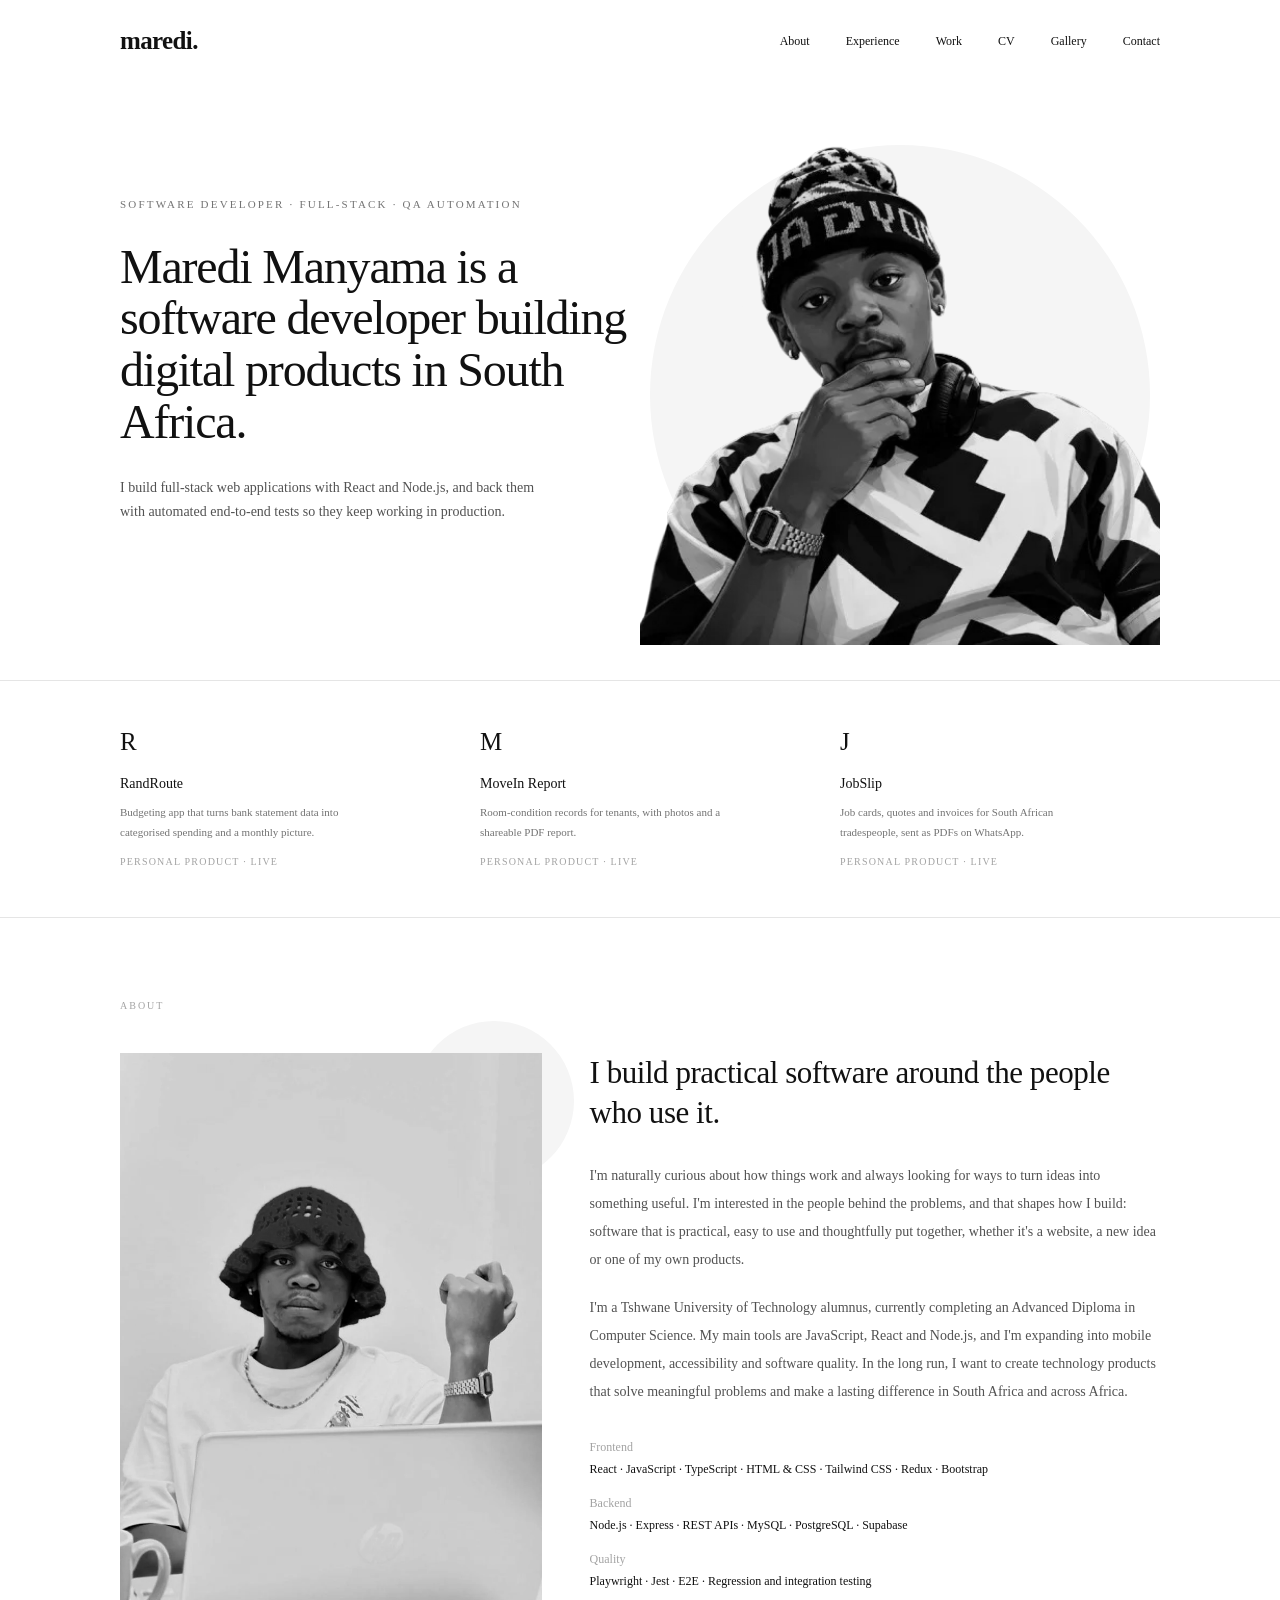
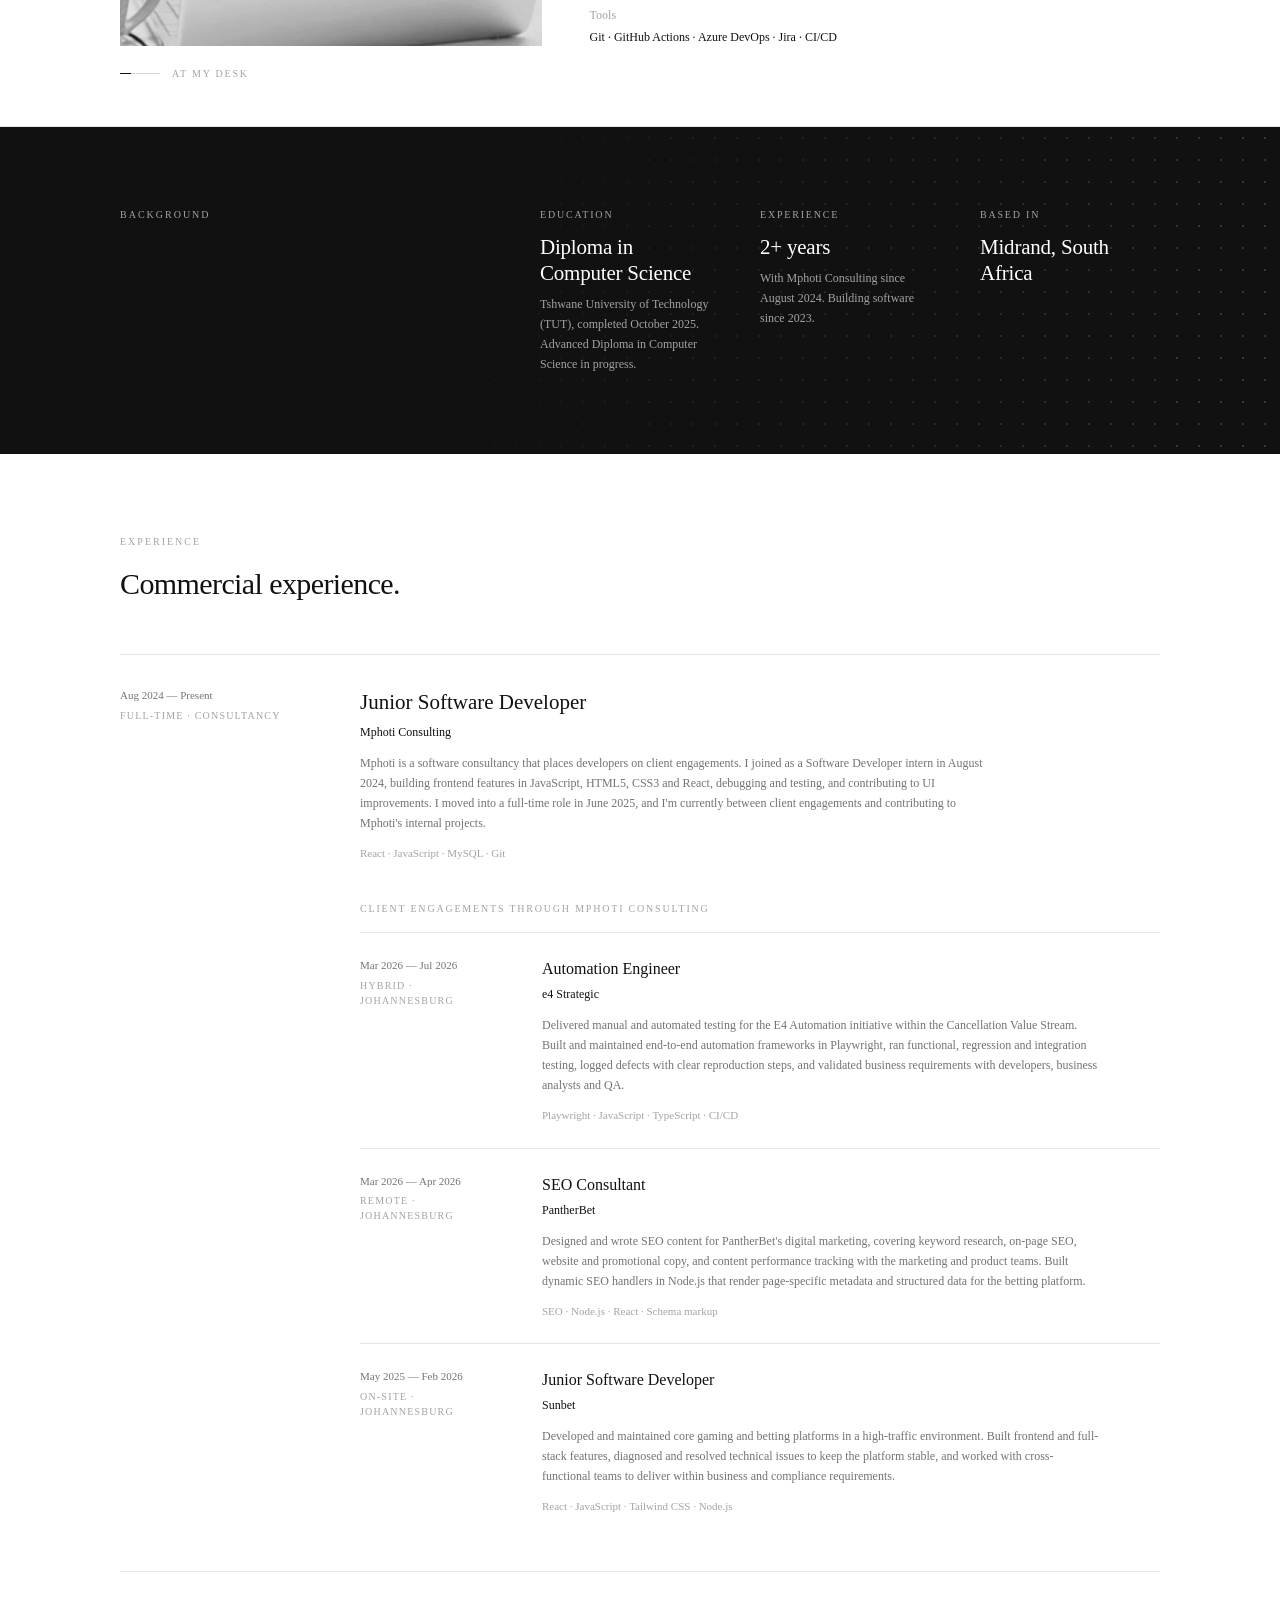
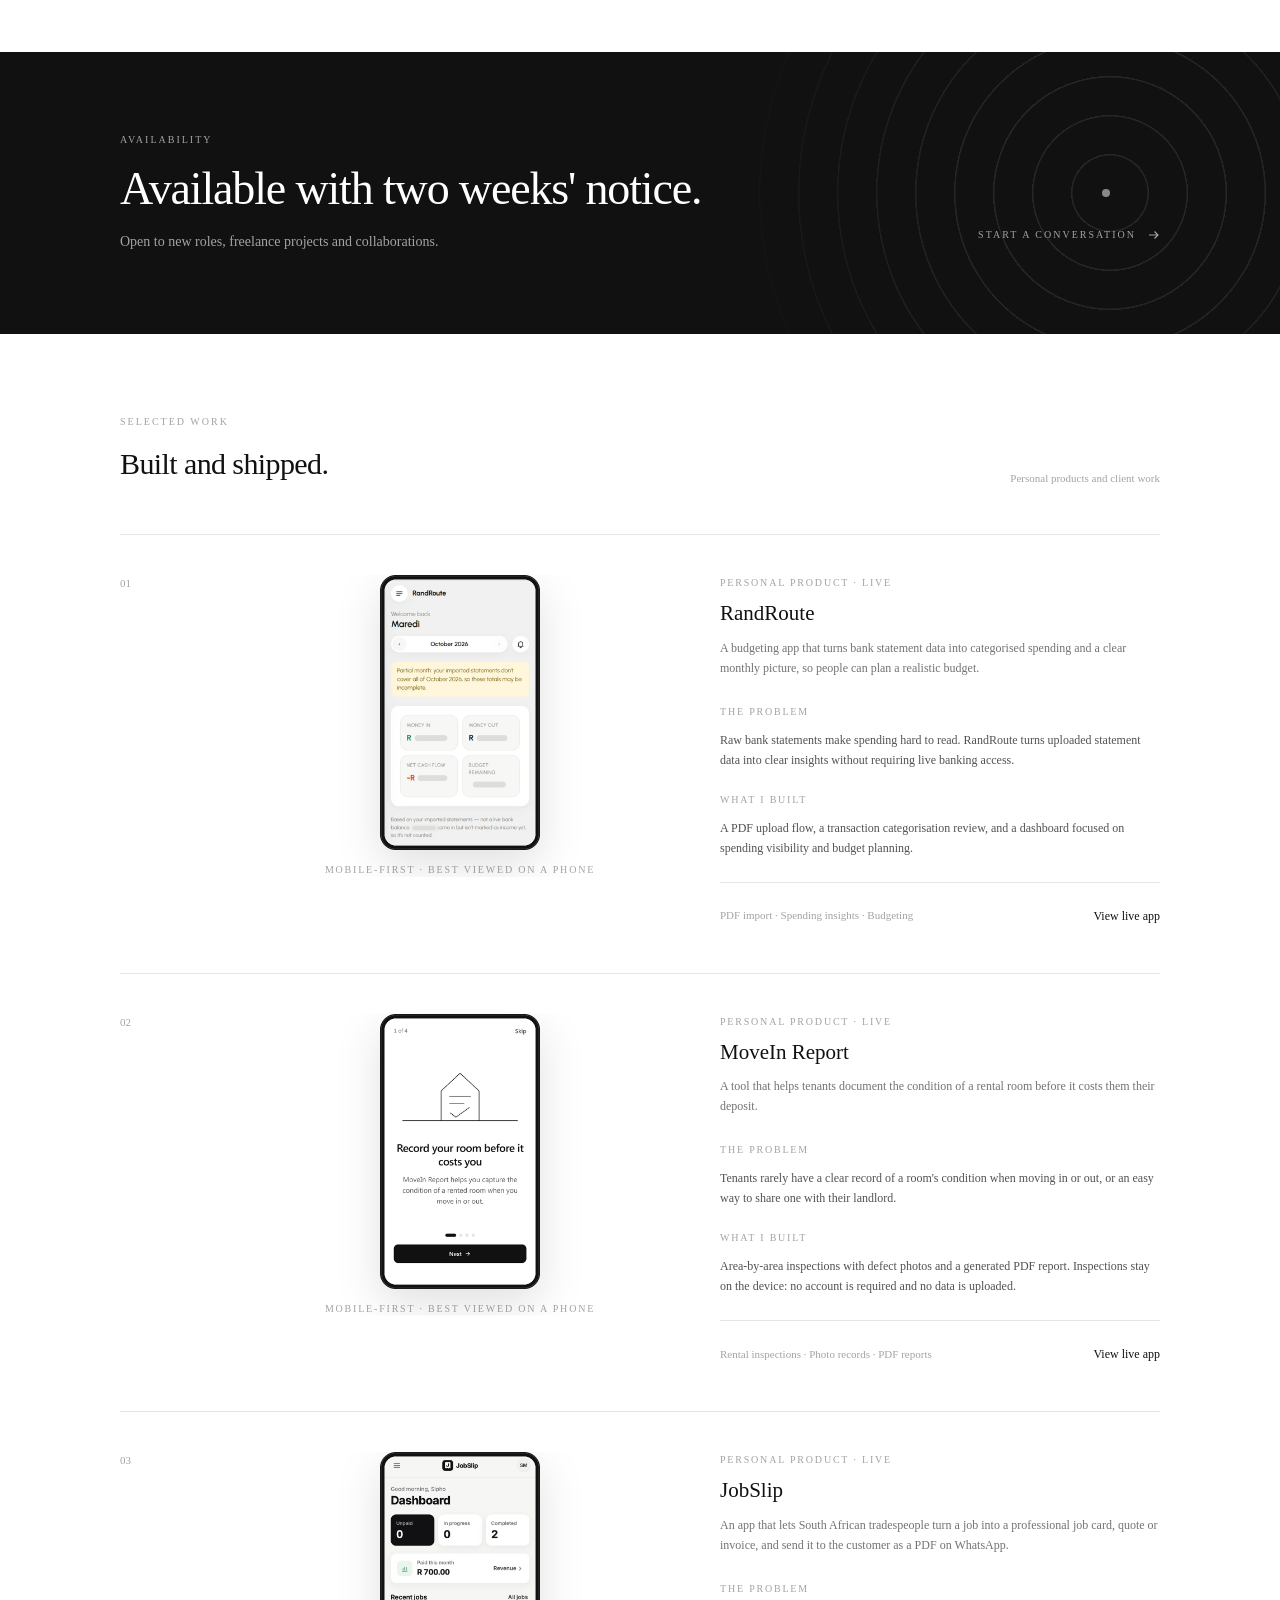
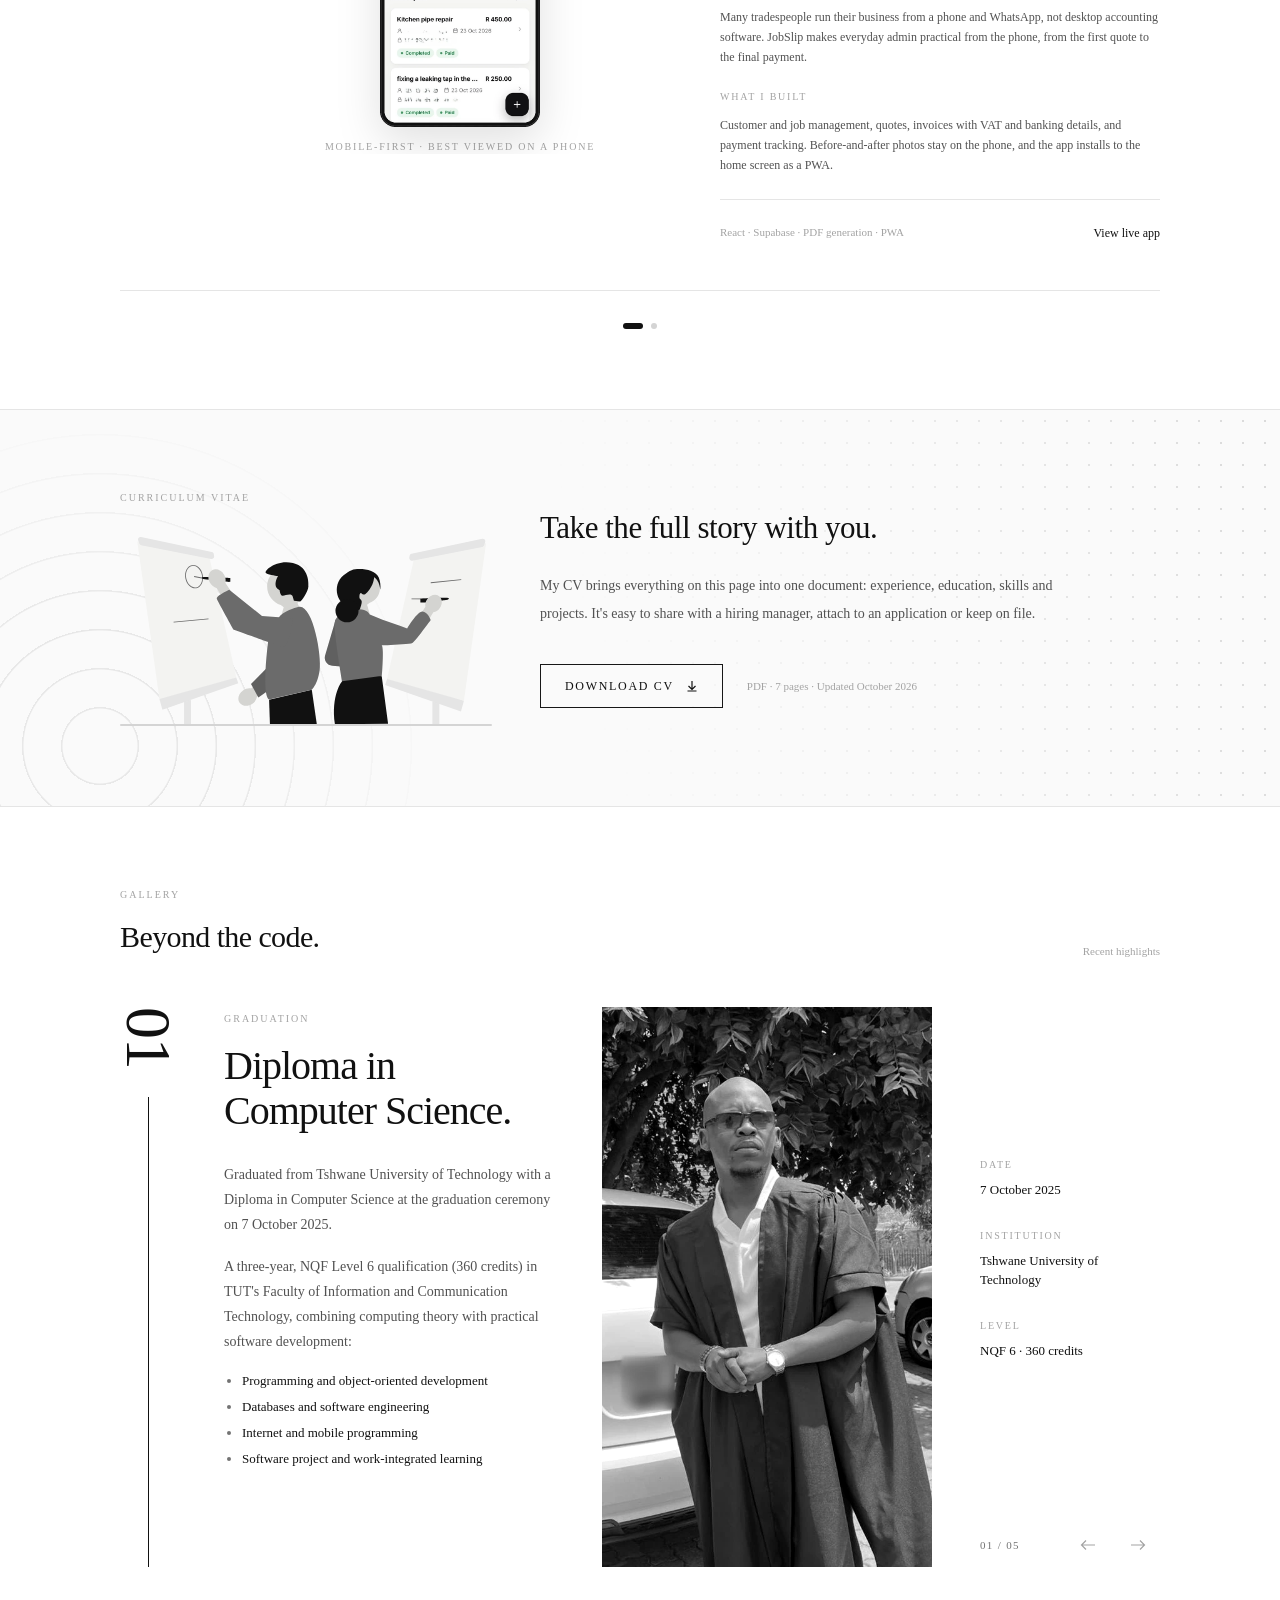
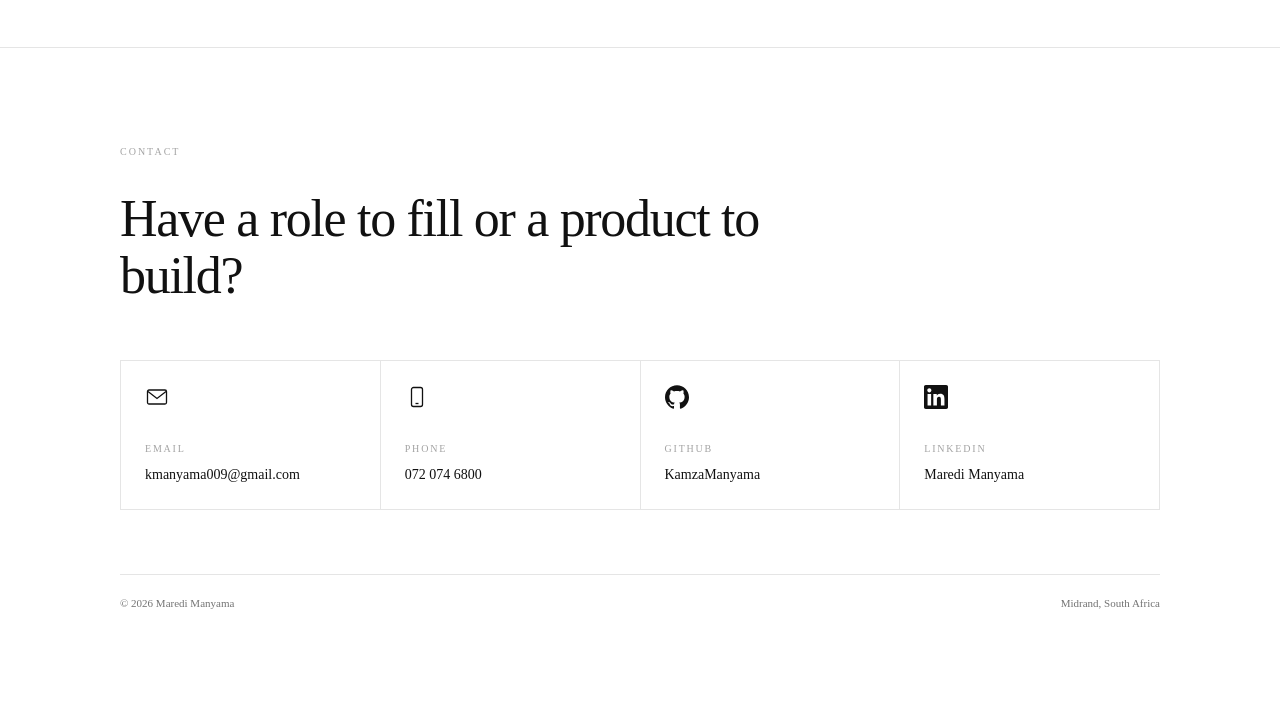
==== commit 0204b78b: "Refresh portfolio: new projects, gallery highlights, updated CV and copy Co-Authored-By: Claude Opus" ====
--- a/index.html
+++ b/index.html
@@ -38,7 +38,7 @@
   <meta property="og:image" content="https://www.maredimanyama.co.za/og-image.jpg" />
   <meta property="og:image:width" content="1200" />
   <meta property="og:image:height" content="630" />
-  <meta property="og:image:alt" content="Maredi Manyama — Software Developer · QA Automation" />
+  <meta property="og:image:alt" content="Maredi Manyama — Software Developer · Full-stack · QA Automation" />
   <meta name="twitter:card" content="summary_large_image" />
   <meta name="twitter:title" content="Maredi Manyama — Software Developer in Midrand, South Africa" />
   <meta name="twitter:description" content="Software developer building web products with React, JavaScript and Node.js. See projects, experience and CV." />
@@ -61,8 +61,32 @@
         "@id": "https://www.maredimanyama.co.za/#profile",
         "url": "https://www.maredimanyama.co.za/",
         "name": "Maredi Manyama — Software Developer in Midrand, South Africa",
-        "isPartOf": { "@id": "https://www.maredimanyama.co.za/#website" },
-        "mainEntity": { "@id": "https://www.maredimanyama.co.za/#person" }
+        "isPartOf": {
+          "@id": "https://www.maredimanyama.co.za/#website"
+        },
+        "mainEntity": {
+          "@id": "https://www.maredimanyama.co.za/#person"
+        },
+        "hasPart": [
+          {
+            "@id": "https://www.maredimanyama.co.za/#randroute"
+          },
+          {
+            "@id": "https://www.maredimanyama.co.za/#moveinreport"
+          },
+          {
+            "@id": "https://www.maredimanyama.co.za/#jobslip"
+          },
+          {
+            "@id": "https://www.maredimanyama.co.za/#tcvandemerwe"
+          },
+          {
+            "@id": "https://www.maredimanyama.co.za/#inkwazidigital"
+          },
+          {
+            "@id": "https://www.maredimanyama.co.za/#foodscreening"
+          }
+        ]
       },
       {
         "@type": "Person",
@@ -79,13 +103,108 @@
           "addressRegion": "Gauteng",
           "addressCountry": "ZA"
         },
-        "worksFor": { "@type": "Organization", "name": "Mphoti Consulting" },
-        "alumniOf": { "@type": "CollegeOrUniversity", "name": "Tshwane University of Technology" },
-        "knowsAbout": ["JavaScript", "TypeScript", "React", "Redux", "Node.js", "Express", "REST APIs", "MySQL", "PostgreSQL", "Tailwind CSS", "Playwright", "Jest", "Test automation", "Technical SEO"],
+        "worksFor": {
+          "@type": "Organization",
+          "name": "Mphoti Consulting"
+        },
+        "alumniOf": {
+          "@type": "CollegeOrUniversity",
+          "name": "Tshwane University of Technology"
+        },
+        "knowsAbout": [
+          "JavaScript",
+          "TypeScript",
+          "React",
+          "Redux",
+          "Node.js",
+          "Express",
+          "REST APIs",
+          "MySQL",
+          "PostgreSQL",
+          "Tailwind CSS",
+          "Playwright",
+          "Jest",
+          "Test automation",
+          "Technical SEO"
+        ],
         "sameAs": [
           "https://github.com/KamzaManyama",
           "https://www.linkedin.com/in/maredi-manyama-711269281/"
         ]
+      },
+      {
+        "@type": "SoftwareApplication",
+        "@id": "https://www.maredimanyama.co.za/#randroute",
+        "name": "RandRoute",
+        "url": "https://randroute-two.vercel.app/",
+        "image": "https://www.maredimanyama.co.za/projects/randroute-phone.webp",
+        "applicationCategory": "FinanceApplication",
+        "operatingSystem": "Web",
+        "description": "Budgeting app that turns bank statement data into categorised spending and a clear monthly picture for budget planning.",
+        "creator": {
+          "@id": "https://www.maredimanyama.co.za/#person"
+        }
+      },
+      {
+        "@type": "SoftwareApplication",
+        "@id": "https://www.maredimanyama.co.za/#moveinreport",
+        "name": "MoveIn Report",
+        "url": "https://movein-report.vercel.app/",
+        "image": "https://www.maredimanyama.co.za/projects/movein-report-phone.webp",
+        "applicationCategory": "UtilitiesApplication",
+        "operatingSystem": "Web",
+        "description": "Helps tenants document the condition of a rental room with photos and a shareable PDF report.",
+        "creator": {
+          "@id": "https://www.maredimanyama.co.za/#person"
+        }
+      },
+      {
+        "@type": "SoftwareApplication",
+        "@id": "https://www.maredimanyama.co.za/#jobslip",
+        "name": "JobSlip",
+        "url": "https://jobslip-zeta.vercel.app/",
+        "image": "https://www.maredimanyama.co.za/projects/jobslip.webp",
+        "applicationCategory": "BusinessApplication",
+        "operatingSystem": "Web",
+        "description": "Job cards, quotes and invoices for South African tradespeople, shared as PDFs on WhatsApp.",
+        "creator": {
+          "@id": "https://www.maredimanyama.co.za/#person"
+        }
+      },
+      {
+        "@type": "WebSite",
+        "@id": "https://www.maredimanyama.co.za/#tcvandemerwe",
+        "name": "TC Van de Merwe (concept)",
+        "url": "https://tc-van-de-merwe.vercel.app/",
+        "image": "https://www.maredimanyama.co.za/projects/tc-van-de-merwe.webp",
+        "description": "Concept website for a trucking and logistics company, presenting fleet services and freight booking options.",
+        "creator": {
+          "@id": "https://www.maredimanyama.co.za/#person"
+        }
+      },
+      {
+        "@type": "WebSite",
+        "@id": "https://www.maredimanyama.co.za/#inkwazidigital",
+        "name": "Inkwazi Digital",
+        "url": "https://inkwazidigital.vercel.app/",
+        "image": "https://www.maredimanyama.co.za/projects/inkwazi-project.webp",
+        "description": "Client website for a business compliance consultancy and digital solutions provider in KwaMhlanga.",
+        "creator": {
+          "@id": "https://www.maredimanyama.co.za/#person"
+        }
+      },
+      {
+        "@type": "SoftwareApplication",
+        "@id": "https://www.maredimanyama.co.za/#foodscreening",
+        "name": "Cape Town Food Insecurity Screening",
+        "url": "https://ida117v-screening.onrender.com/",
+        "image": "https://www.maredimanyama.co.za/projects/food-screening.webp",
+        "applicationCategory": "Machine learning screening tool",
+        "operatingSystem": "Web",
+        "description": "Academic group project (IDA117V): a household food-insecurity screening tool trained on the City of Cape Town Household Survey 2024.",
+        "creator": {
+          "@id": "https://www.maredimanyama.co.za/#person"
+        }
       }
     ]
   }
@@ -184,6 +303,363 @@
     .gallery-photo {
       filter: grayscale(100%) contrast(1.05);
       transition: filter .6s ease, transform .6s ease;
+    }
+
+    /* About: photo runs from the top of the heading to the end of the text */
+    .about-label { grid-column: 1 / -1; margin-bottom: -8px; }
+
+    @media (min-width: 768px) {
+      .about-caption { position: absolute; top: 100%; left: 0; }
+    }
+
+    /* Patterns on the black bands */
+    .pattern-dots, .pattern-rings { position: relative; overflow: hidden; isolation: isolate; }
+    .pattern-dots > *, .pattern-rings > * { position: relative; z-index: 1; }
+
+    .pattern-dots::before {
+      content: "";
+      position: absolute;
+      inset: 0;
+      background-image: radial-gradient(rgba(255, 255, 255, .16) 1px, transparent 1.5px);
+      background-size: 22px 22px;
+      -webkit-mask-image: linear-gradient(100deg, transparent 30%, #000 100%);
+      mask-image: linear-gradient(100deg, transparent 30%, #000 100%);
+      pointer-events: none;
+      animation: dotsDrift 30s linear infinite;
+    }
+
+    .pattern-rings::before {
+      content: "";
+      position: absolute;
+      top: 50%;
+      right: -240px;
+      width: 820px;
+      height: 820px;
+      margin-top: -410px;
+      border-radius: 50%;
+      background: repeating-radial-gradient(circle, transparent 0 37px, rgba(255, 255, 255, .09) 38px 39px);
+      -webkit-mask-image: radial-gradient(circle, #000 25%, transparent 68%);
+      mask-image: radial-gradient(circle, #000 25%, transparent 68%);
+      pointer-events: none;
+      animation: ringsPulse 9s ease-in-out infinite;
+    }
+
+    .pattern-rings::after {
+      content: "";
+      position: absolute;
+      top: 50%;
+      right: 170px;
+      width: 8px;
+      height: 8px;
+      margin-top: -4px;
+      border-radius: 50%;
+      background: rgba(255, 255, 255, .5);
+      pointer-events: none;
+    }
+
+    @keyframes dotsDrift { to { background-position: 22px 22px; } }
+
+    @keyframes ringsPulse {
+      0%, 100% { transform: scale(1); opacity: .8; }
+      50% { transform: scale(1.05); opacity: 1; }
+    }
+
+    @media (max-width: 767px) {
+      .pattern-rings::before { right: -460px; }
+      .pattern-rings::after { right: -50px; }
+    }
+
+    @media (prefers-reduced-motion: reduce) {
+      .pattern-dots::before, .pattern-rings::before { animation: none; }
+    }
+
+    @media (min-width: 768px) { .cv-text { align-self: center; } }
+
+    /* CV illustration */
+    .cv-art { margin: 32px 0 0; max-width: 440px; }
+    .cv-art img { display: block; width: 100%; height: auto; transition: transform .6s ease; }
+    .cv-art:hover img { transform: translateY(-4px); }
+
+    /* CV section: light version of the band patterns */
+    .pattern-cv { position: relative; overflow: hidden; isolation: isolate; }
+    .pattern-cv > * { position: relative; z-index: 1; }
+
+    .pattern-cv::before {
+      content: "";
+      position: absolute;
+      inset: 0;
+      background-image: radial-gradient(rgba(0, 0, 0, .13) 1px, transparent 1.5px);
+      background-size: 22px 22px;
+      -webkit-mask-image: linear-gradient(260deg, #000 0%, transparent 55%);
+      mask-image: linear-gradient(260deg, #000 0%, transparent 55%);
+      pointer-events: none;
+      animation: dotsDrift 30s linear infinite;
+    }
+
+    .pattern-cv::after {
+      content: "";
+      position: absolute;
+      left: -260px;
+      bottom: -300px;
+      width: 720px;
+      height: 720px;
+      border-radius: 50%;
+      background: repeating-radial-gradient(circle, transparent 0 37px, rgba(0, 0, 0, .07) 38px 39px);
+      -webkit-mask-image: radial-gradient(circle, #000 25%, transparent 68%);
+      mask-image: radial-gradient(circle, #000 25%, transparent 68%);
+      pointer-events: none;
+      animation: ringsPulse 9s ease-in-out infinite;
+    }
+
+    @media (prefers-reduced-motion: reduce) {
+      .pattern-cv::before, .pattern-cv::after { animation: none; }
+    }
+
+    /* Gallery: one highlight at a time, editorial layout */
+    /* all slides share one grid cell, so the section keeps the height of the tallest slide */
+    .highlights { position: relative; display: grid; }
+    .highlights > .hl-slide { grid-area: 1 / 1; }
+    .highlights > .hl-controls { grid-row: 2; }
+
+    .hl-slide {
+      display: grid;
+      grid-template-columns: 56px minmax(0, 1fr) minmax(0, 1fr) 180px;
+      grid-template-areas: "index text photo meta";
+      column-gap: 48px;
+      min-height: 560px;
+    }
+
+    .hl-slide[hidden] { display: grid; visibility: hidden; }
+
+    .hl-index {
+      grid-area: index;
+      display: flex;
+      flex-direction: column;
+      align-items: center;
+      gap: 28px;
+    }
+
+    .hl-num {
+      writing-mode: vertical-rl;
+      font-size: 64px;
+      line-height: 1;
+      letter-spacing: -.02em;
+    }
+
+    .hl-index::after {
+      content: "";
+      flex: 1;
+      width: 1px;
+      background: #111;
+    }
+
+    .hl-text { grid-area: text; padding-top: 4px; }
+
+    .hl-kicker {
+      font-size: 10px;
+      letter-spacing: .2em;
+      text-transform: uppercase;
+      color: #a3a3a3;
+    }
+
+    .hl-title {
+      margin-top: 18px;
+      font-size: 40px;
+      line-height: 1.12;
+      letter-spacing: -.025em;
+    }
+
+    .hl-body {
+      margin-top: 28px;
+      max-width: 360px;
+      font-size: 14px;
+      line-height: 1.8;
+      color: #525252;
+    }
+
+    .hl-body + .hl-body { margin-top: 16px; }
+
+    .hl-list {
+      margin: 14px 0 0;
+      padding-left: 18px;
+      list-style: disc;
+    }
+
+    .hl-list li {
+      font-size: 13px;
+      line-height: 2;
+      color: #111;
+    }
+
+    .hl-list li::marker { color: #737373; }
+
+    .hl-links {
+      margin-top: 20px;
+      display: flex;
+      flex-direction: column;
+      align-items: flex-start;
+      gap: 6px;
+    }
+
+    .hl-links a {
+      padding: 4px 0;
+      font-size: 12px;
+      color: #111;
+    }
+
+    .hl-links a::before { content: "▶ "; font-size: 9px; color: #737373; }
+
+    .hl-photo {
+      grid-area: photo;
+      margin: 0;
+      overflow: hidden;
+      background: #f5f5f5;
+    }
+
+    .hl-photo img {
+      display: block;
+      width: 100%;
+      height: 100%;
+      object-fit: cover;
+    }
+
+    .hl-meta {
+      grid-area: meta;
+      padding-top: 150px;
+    }
+
+    .hl-meta div + div { margin-top: 28px; }
+
+    .hl-meta dt {
+      font-size: 10px;
+      letter-spacing: .18em;
+      text-transform: uppercase;
+      color: #a3a3a3;
+    }
+
+    .hl-meta dd {
+      margin: 8px 0 0;
+      font-size: 13px;
+      line-height: 1.5;
+    }
+
+    .hl-controls {
+      position: absolute;
+      right: 0;
+      bottom: 0;
+      width: 180px;
+      display: flex;
+      align-items: center;
+      justify-content: space-between;
+    }
+
+    .hl-counter {
+      font-size: 11px;
+      letter-spacing: .12em;
+      color: #737373;
+    }
+
+    .hl-arrows { display: flex; gap: 6px; }
+
+    .hl-arrow {
+      display: flex;
+      align-items: center;
+      justify-content: center;
+      width: 44px;
+      height: 44px;
+      padding: 0;
+      border: 0;
+      background: none;
+      color: #a3a3a3;
+      cursor: pointer;
+      transition: color .25s ease, transform .25s ease;
+    }
+
+    .hl-arrow svg { width: 16px; height: 12px; }
+    .hl-arrow:hover { color: #111; }
+    #hlPrev:hover { transform: translateX(-3px); }
+    #hlNext:hover { transform: translateX(3px); }
+
+    .hl-arrow:focus-visible {
+      outline: 1px solid #111;
+      outline-offset: 2px;
+    }
+
+    /* Slide change: text fades up, photo wipes in from the side you're heading to */
+    .hl-slide.is-entering .hl-text,
+    .hl-slide.is-entering .hl-meta,
+    .hl-slide.is-entering .hl-num {
+      animation: hlFade .7s cubic-bezier(.2, .7, .2, 1) both;
+    }
+
+    .hl-slide.is-entering .hl-meta { animation-delay: .12s; }
+    .hl-slide.is-entering .hl-photo { animation: hlWipeNext .9s cubic-bezier(.7, 0, .2, 1) both; }
+    .hl-slide.is-entering.from-prev .hl-photo { animation-name: hlWipePrev; }
+
+    @keyframes hlFade {
+      from { opacity: 0; transform: translateY(16px); }
+      to { opacity: 1; transform: none; }
+    }
+
+    @keyframes hlWipeNext {
+      from { clip-path: inset(0 0 0 100%); }
+      to { clip-path: inset(0 0 0 0); }
+    }
+
+    @keyframes hlWipePrev {
+      from { clip-path: inset(0 100% 0 0); }
+      to { clip-path: inset(0 0 0 0); }
+    }
+
+    @media (max-width: 1023px) {
+      .hl-slide {
+        grid-template-columns: 48px minmax(0, 1fr) minmax(0, 1fr);
+        grid-template-areas:
+          "index text photo"
+          "index meta photo";
+        grid-template-rows: auto 1fr;
+        column-gap: 32px;
+        min-height: 500px;
+      }
+
+      .hl-num { font-size: 52px; }
+      .hl-title { font-size: 32px; }
+      .hl-meta { padding: 32px 0 72px; }
+      .hl-controls { left: calc(48px + 32px); width: auto; right: auto; gap: 24px; }
+    }
+
+    @media (max-width: 767px) {
+      .hl-slide {
+        grid-template-columns: minmax(0, 1fr);
+        grid-template-areas: "index" "text" "photo" "meta";
+        grid-template-rows: none;
+        min-height: 0;
+      }
+
+      .hl-index { flex-direction: row; gap: 16px; }
+      .hl-num { writing-mode: horizontal-tb; font-size: 40px; }
+      .hl-index::after { width: auto; height: 1px; }
+      .hl-text { margin-top: 20px; }
+      .hl-title { font-size: 28px; margin-top: 12px; }
+      .hl-body { margin-top: 16px; }
+      .hl-photo { margin-top: 28px; aspect-ratio: 4 / 5; }
+      .hl-meta { display: flex; flex-wrap: wrap; gap: 20px 40px; padding: 24px 0 0; }
+      .hl-meta div + div { margin-top: 0; }
+
+      .hl-controls {
+        position: static;
+        width: auto;
+        margin-top: 28px;
+        padding-top: 12px;
+        border-top: 1px solid #e5e5e5;
+      }
+    }
+
+    @media (prefers-reduced-motion: reduce) {
+      .hl-slide.is-entering .hl-text,
+      .hl-slide.is-entering .hl-meta,
+      .hl-slide.is-entering .hl-num,
+      .hl-slide.is-entering .hl-photo { animation: none; }
     }
 
     .gallery-figure:hover .gallery-photo {
@@ -395,10 +871,11 @@
       <a href="#" class="text-[25px] font-bold tracking-tight">maredi.</a>
 
       <nav class="hidden items-center gap-7 text-[12px] md:flex lg:gap-9">
-        <a href="#work" class="py-3 transition-opacity hover:opacity-50">Work</a>
         <a href="#about" class="py-3 transition-opacity hover:opacity-50">About</a>
         <a href="#experience" class="py-3 transition-opacity hover:opacity-50">Experience</a>
+        <a href="#projects" class="py-3 transition-opacity hover:opacity-50">Work</a>
         <a href="#cv" class="py-3 transition-opacity hover:opacity-50">CV</a>
+        <a href="#gallery" class="py-3 transition-opacity hover:opacity-50">Gallery</a>
         <a href="#contact" class="py-3 transition-opacity hover:opacity-50">Contact</a>
       </nav>
 
@@ -416,10 +893,11 @@
 
     <nav id="mobileMenu" class="mobile-menu md:hidden" hidden>
       <div class="mx-auto max-w-[1120px] px-6 pb-6">
-        <a href="#work" class="block border-t border-neutral-200 py-4 text-[22px] tracking-[-0.01em]">Work</a>
         <a href="#about" class="block border-t border-neutral-200 py-4 text-[22px] tracking-[-0.01em]">About</a>
         <a href="#experience" class="block border-t border-neutral-200 py-4 text-[22px] tracking-[-0.01em]">Experience</a>
+        <a href="#projects" class="block border-t border-neutral-200 py-4 text-[22px] tracking-[-0.01em]">Work</a>
         <a href="#cv" class="block border-t border-neutral-200 py-4 text-[22px] tracking-[-0.01em]">CV</a>
+        <a href="#gallery" class="block border-t border-neutral-200 py-4 text-[22px] tracking-[-0.01em]">Gallery</a>
         <a href="#contact" class="block border-y border-neutral-200 py-4 text-[22px] tracking-[-0.01em]">Contact</a>
       </div>
     </nav>
@@ -434,16 +912,16 @@
         <!-- INTRO -->
         <div class="relative z-10 pb-8 md:pb-0">
           <p class="fade-up mb-7 text-[11px] uppercase tracking-[0.2em] text-neutral-500">
-            Software Developer · QA Automation
+            Software Developer · Full-stack · QA Automation
           </p>
 
           <h1 class="fade-up max-w-[520px] text-[38px] leading-[1.08] tracking-[-0.025em] sm:text-[46px] md:text-[48px]">
-            Maredi Manyama is a Software Developer building digital products in South Africa.
+            Maredi Manyama is a software developer building digital products in South Africa.
           </h1>
 
           <p class="fade-up-delay mt-7 max-w-[430px] text-[14px] leading-6 text-neutral-600">
-            I build scalable web applications with React and Node.js, and back them with
-            automated end-to-end testing so they hold up in production.
+            I build full-stack web applications with React and Node.js, and back them with
+            automated end-to-end tests so they keep working in production.
           </p>
         </div>
 
@@ -467,14 +945,14 @@
     <section id="work" class="border-b border-neutral-200">
       <div class="mx-auto grid max-w-[1120px] grid-cols-1 gap-10 px-6 py-12 sm:grid-cols-3 md:px-10">
 
-        <a href="#inkwazidigital" class="recognition-card group">
-          <div class="mb-5 text-[25px] leading-none">I</div>
-          <h2 class="text-[14px] leading-5">Inkwazi Digital</h2>
+        <a href="#randroute" class="recognition-card group">
+          <div class="mb-5 text-[25px] leading-none">R</div>
+          <h2 class="text-[14px] leading-5">RandRoute</h2>
           <p class="mt-2 max-w-[260px] text-[11px] leading-5 text-neutral-500">
-            A website revamp for a business compliance consultancy in KwaMhlanga.
+            Budgeting app that turns bank statement data into categorised spending and a monthly picture.
           </p>
           <span class="mt-3 block text-[10px] uppercase tracking-[0.12em] text-neutral-400">
-            Business website · Live client project
+            Personal product · Live
           </span>
         </a>
 
@@ -482,10 +960,10 @@
           <div class="mb-5 text-[25px] leading-none">M</div>
           <h2 class="text-[14px] leading-5">MoveIn Report</h2>
           <p class="mt-2 max-w-[260px] text-[11px] leading-5 text-neutral-500">
-            Helps tenants document rental-room condition with photos and a shareable PDF report.
+            Room-condition records for tenants, with photos and a shareable PDF report.
           </p>
           <span class="mt-3 block text-[10px] uppercase tracking-[0.12em] text-neutral-400">
-            Tenant support · Live project
+            Personal product · Live
           </span>
         </a>
 
@@ -496,7 +974,7 @@
             Job cards, quotes and invoices for South African tradespeople, sent as PDFs on WhatsApp.
           </p>
           <span class="mt-3 block text-[10px] uppercase tracking-[0.12em] text-neutral-400">
-            Small business tool · Live project
+            Personal product · Live
           </span>
         </a>
 
@@ -506,76 +984,65 @@
     <!-- ABOUT -->
     <section id="about" class="overflow-x-clip border-b border-neutral-200">
       <div class="mx-auto grid max-w-[1120px] gap-12 px-6 py-20 md:grid-cols-[.85fr_1.15fr] md:px-10">
+        <p class="about-label text-[10px] uppercase tracking-[0.2em] text-neutral-400">About</p>
+
         <div class="flex flex-col">
-          <p class="text-[10px] uppercase tracking-[0.2em] text-neutral-400">About</p>
-
-          <figure class="about-figure relative mt-10 flex max-w-[420px] flex-1 flex-col md:max-w-none">
+          <figure class="about-figure relative flex max-w-[420px] flex-1 flex-col md:max-w-none">
             <div class="absolute -right-8 -top-8 h-40 w-40 rounded-full bg-neutral-100"></div>
 
             <div class="relative flex-1 overflow-hidden bg-neutral-100">
               <img
                 src="AboutMe.webp"
-                alt="Maredi Manyama smiling beside the AWS mascot at the AWS Summit"
+                alt="Maredi Manyama in a red bucket hat, working at a laptop"
                 loading="lazy"
                 class="about-photo aspect-[3/5] w-full object-cover object-[50%_20%] md:absolute md:inset-0 md:aspect-auto md:h-full md:object-center"
               />
             </div>
 
-            <figcaption class="mt-5 flex items-center gap-3 text-[10px] uppercase tracking-[0.18em] text-neutral-400">
+            <figcaption class="about-caption mt-5 flex items-center gap-3 text-[10px] uppercase tracking-[0.18em] text-neutral-400">
               <span class="soft-line block h-px w-10"></span>
-              At the AWS Summit
+              At my desk
             </figcaption>
           </figure>
         </div>
 
         <div>
           <p class="max-w-[720px] text-[25px] leading-[1.3] tracking-[-0.015em] md:text-[31px]">
-            I'm Maredi, a software developer from Midrand who likes taking real problems
-            and turning them into software people can actually use.
+            I build practical software around
+            the people who use it.
           </p>
 
           <p class="mt-7 max-w-[650px] text-[14px] leading-7 text-neutral-600">
-            I work at Mphoti Consulting, a consultancy that places me with its clients. I
-            joined as an intern in 2024 and became a full-time junior developer in 2025. I'm
-            also completing an Advanced Diploma in Computer Science at Tshwane University of
-            Technology.
+            I'm naturally curious about how things work and always looking for ways to turn
+            ideas into something useful. I'm interested in the people behind the problems, and
+            that shapes how I build: software that is practical, easy to use and thoughtfully
+            put together, whether it's a website, a new idea or one of my own products.
           </p>
 
           <p class="mt-5 max-w-[650px] text-[14px] leading-7 text-neutral-600">
-            Through Mphoti I've built features for high-traffic betting platforms at Sunbet
-            and PantherBet, and automated end-to-end testing with Playwright at e4. Having
-            worked on both sides, I care as much about whether software holds up as about
-            how it gets built.
-          </p>
-
-          <p class="mt-5 max-w-[650px] text-[14px] leading-7 text-neutral-600">
-            I also build digital experiences for clients, including the website revamp for
-            Inkwazi Digital. I work mainly with JavaScript, React and Node.js, and I enjoy
-            the whole path from the first idea to a working product.
-          </p>
-
-          <p class="mt-5 max-w-[650px] text-[14px] leading-7 text-neutral-600">
-            Right now I'm learning React Native, accessibility and performance testing. Longer
-            term, I want to build and own a South African tech product that measurably improves
-            people's lives.
+            I'm a Tshwane University of Technology alumnus, currently completing an Advanced
+            Diploma in Computer Science. My main tools are JavaScript, React and Node.js, and
+            I'm expanding into mobile development, accessibility and software quality. In the
+            long run, I want to create technology products that solve meaningful problems and
+            make a lasting difference in South Africa and across Africa.
           </p>
 
           <div class="mt-8 grid max-w-[650px] grid-cols-2 gap-y-4 text-[12px] sm:grid-cols-1">
             <div>
               <p class="text-neutral-400">Frontend</p>
-              <p class="mt-1">React · JavaScript · TypeScript · Tailwind CSS · Redux · Bootstrap</p>
+              <p class="mt-1">React · JavaScript · TypeScript · HTML &amp; CSS · Tailwind CSS · Redux · Bootstrap</p>
             </div>
             <div>
               <p class="text-neutral-400">Backend</p>
-              <p class="mt-1">Node.js · Express · REST APIs · MySQL · PostgreSQL</p>
+              <p class="mt-1">Node.js · Express · REST APIs · MySQL · PostgreSQL · Supabase</p>
             </div>
             <div>
               <p class="text-neutral-400">Quality</p>
-              <p class="mt-1">Playwright · Jest · E2E · Regression testing</p>
+              <p class="mt-1">Playwright · Jest · E2E · Regression and integration testing</p>
             </div>
             <div>
               <p class="text-neutral-400">Tools</p>
-              <p class="mt-1">Git · GitHub Actions · Azure DevOps · Jira</p>
+              <p class="mt-1">Git · GitHub Actions · Azure DevOps · Jira · CI/CD</p>
             </div>
           </div>
         </div>
@@ -583,7 +1050,7 @@
     </section>
 
     <!-- BACKGROUND -->
-    <section id="background" class="bg-[#111] text-white">
+    <section id="background" class="pattern-dots bg-[#111] text-white">
       <div class="mx-auto grid max-w-[1120px] gap-12 px-6 py-20 md:grid-cols-[.75fr_1.25fr] md:px-10">
         <div>
           <p class="text-[10px] uppercase tracking-[0.2em] text-neutral-400">Background</p>
@@ -593,13 +1060,13 @@
           <div>
             <dt class="text-[10px] uppercase tracking-[0.18em] text-neutral-400">Education</dt>
             <dd class="mt-3 text-[21px] leading-[1.25] tracking-[-0.01em]">Diploma in Computer Science</dd>
-            <dd class="mt-2 text-[12px] leading-5 text-neutral-400">Tshwane University of Technology (TUT). Advanced Diploma in progress.</dd>
+            <dd class="mt-2 text-[12px] leading-5 text-neutral-400">Tshwane University of Technology (TUT), completed October 2025. Advanced Diploma in Computer Science in progress.</dd>
           </div>
 
           <div>
             <dt class="text-[10px] uppercase tracking-[0.18em] text-neutral-400">Experience</dt>
             <dd class="mt-3 text-[21px] leading-[1.25] tracking-[-0.01em]">2+ years</dd>
-            <dd class="mt-2 text-[12px] leading-5 text-neutral-400">Professional experience at Mphoti Consulting since August 2024. Building software since 2023.</dd>
+            <dd class="mt-2 text-[12px] leading-5 text-neutral-400">With Mphoti Consulting since August 2024. Building software since 2023.</dd>
           </div>
 
           <div>
@@ -615,7 +1082,7 @@
       <div class="mx-auto max-w-[1120px] px-6 py-20 md:px-10">
         <div class="mb-12">
           <p class="text-[10px] uppercase tracking-[0.2em] text-neutral-400">Experience</p>
-          <h2 class="mt-3 text-[30px] tracking-[-0.02em]">Where I've worked.</h2>
+          <h2 class="mt-3 text-[30px] tracking-[-0.02em]">Commercial experience.</h2>
         </div>
 
         <div class="border-y border-neutral-200">
@@ -630,15 +1097,15 @@
               <h3 class="text-[21px]">Junior Software Developer</h3>
               <p class="mt-1 text-[12px]">Mphoti Consulting</p>
               <p class="mt-3 max-w-[640px] text-[12px] leading-5 text-neutral-500">
-                Mphoti is a consultancy, and my work there has been for its clients. I joined as
-                a Software Developer intern in August 2024, building frontend features in
-                JavaScript, HTML5, CSS3 and React, debugging and testing, and contributing to UI
-                improvements. I became a full-time junior developer in June 2025. I'm currently
-                between client engagements and working on Mphoti's internal projects.
+                Mphoti is a software consultancy that places developers on client engagements.
+                I joined as a Software Developer intern in August 2024, building frontend
+                features in JavaScript, HTML5, CSS3 and React, debugging and testing, and
+                contributing to UI improvements. I moved into a full-time role in June 2025, and I'm currently between client
+                engagements and contributing to Mphoti's internal projects.
               </p>
               <p class="mt-3 text-[11px] text-neutral-400">React · JavaScript · MySQL · Git</p>
 
-              <p class="mt-10 text-[10px] uppercase tracking-[0.18em] text-neutral-400">Client engagements through Mphoti</p>
+              <p class="mt-10 text-[10px] uppercase tracking-[0.18em] text-neutral-400">Client engagements through Mphoti Consulting</p>
 
               <div class="mt-4 divide-y divide-neutral-200 border-t border-neutral-200">
                 <div class="grid gap-x-8 gap-y-2 py-6 sm:grid-cols-[150px_1fr]">
@@ -650,11 +1117,11 @@
                     <h4 class="text-[16px]">Automation Engineer</h4>
                     <p class="mt-1 text-[12px]">e4 Strategic</p>
                     <p class="mt-3 max-w-[560px] text-[12px] leading-5 text-neutral-500">
-                      Contributed to the E4 Automation initiative within the Cancellation Value
-                      Stream, delivering manual and automated testing. Built and maintained
-                      end-to-end automation frameworks in Playwright, ran functional, regression
-                      and integration testing, logged defects with clear reproduction steps, and
-                      validated business requirements with developers, business analysts and QA.
+                      Delivered manual and automated testing for the E4 Automation initiative within
+                      the Cancellation Value Stream. Built and maintained end-to-end automation
+                      frameworks in Playwright, ran functional, regression and integration testing,
+                      logged defects with clear reproduction steps, and validated business
+                      requirements with developers, business analysts and QA.
                     </p>
                     <p class="mt-3 text-[11px] text-neutral-400">Playwright · JavaScript · TypeScript · CI/CD</p>
                   </div>
@@ -668,11 +1135,11 @@
                     <h4 class="text-[16px]">SEO Consultant</h4>
                     <p class="mt-1 text-[12px]">PantherBet</p>
                     <p class="mt-3 max-w-[560px] text-[12px] leading-5 text-neutral-500">
-                      SEO content designer and author for PantherBet's digital marketing. Did
-                      keyword research, applied on-page SEO, wrote website and promotional content,
-                      and tracked content performance with the marketing and product teams. Also
-                      built dynamic SEO handlers in Node.js that render page-specific metadata and
-                      structured data for the betting platform.
+                      Designed and wrote SEO content for PantherBet's digital marketing, covering
+                      keyword research, on-page SEO, website and promotional copy, and content
+                      performance tracking with the marketing and product teams. Built dynamic SEO
+                      handlers in Node.js that render page-specific metadata and structured data
+                      for the betting platform.
                     </p>
                     <p class="mt-3 text-[11px] text-neutral-400">SEO · Node.js · React · Schema markup</p>
                   </div>
@@ -687,8 +1154,8 @@
                     <p class="mt-1 text-[12px]">Sunbet</p>
                     <p class="mt-3 max-w-[560px] text-[12px] leading-5 text-neutral-500">
                       Developed and maintained core gaming and betting platforms in a high-traffic
-                      environment. Built full-stack features, troubleshot and resolved technical
-                      issues to keep the platform stable, and worked with cross-functional teams to
+                      environment. Built frontend and full-stack features, diagnosed and resolved technical issues
+                      to keep the platform stable, and worked with cross-functional teams to
                       deliver within business and compliance requirements.
                     </p>
                     <p class="mt-3 text-[11px] text-neutral-400">React · JavaScript · Tailwind CSS · Node.js</p>
@@ -703,7 +1170,7 @@
     </section>
 
     <!-- BANNER -->
-    <section class="bg-[#111] text-white">
+    <section class="pattern-rings bg-[#111] text-white">
       <div class="mx-auto flex max-w-[1120px] flex-col gap-8 px-6 py-20 md:flex-row md:items-end md:justify-between md:px-10">
         <div>
           <p class="text-[10px] uppercase tracking-[0.2em] text-neutral-400">Availability</p>
@@ -711,12 +1178,13 @@
             Available with two weeks' notice.
           </p>
           <p class="mt-4 text-[14px] leading-6 text-neutral-400">
-            Open to new roles, freelance work and collaborations.
+            Open to new roles, freelance projects and collaborations.
           </p>
         </div>
 
         <a href="#contact" class="banner-link inline-flex shrink-0 items-center gap-3 py-3 text-[10px] uppercase tracking-[0.2em] text-neutral-400">
-          Get in touch
+          Start a conversation
+
           <svg class="h-3 w-3" viewBox="0 0 12 12" fill="none" stroke="currentColor" stroke-width="1.2" aria-hidden="true">
             <path d="M1 6h9M6.5 2.5 10 6 6.5 9.5" />
           </svg>
@@ -730,9 +1198,9 @@
         <div class="mb-12 flex flex-col gap-4 md:flex-row md:items-end md:justify-between">
           <div>
             <p class="text-[10px] uppercase tracking-[0.2em] text-neutral-400">Selected work</p>
-            <h2 class="mt-3 text-[30px] tracking-[-0.02em]">Things I've built.</h2>
+            <h2 class="mt-3 text-[30px] tracking-[-0.02em]">Built and shipped.</h2>
           </div>
-          <p class="text-[11px] text-neutral-400">Client and personal projects</p>
+          <p class="text-[11px] text-neutral-400">Personal products and client work</p>
         </div>
 
         <div id="projectList" class="divide-y divide-neutral-200 border-y border-neutral-200">
@@ -747,29 +1215,29 @@
                 loading="lazy"
                 class="aspect-[16/10] w-full object-contain"
               />
-              <span class="phone-note">Mobile-first app · best on your phone</span>
+              <span class="phone-note">Mobile-first · Best viewed on a phone</span>
             </a>
 
             <div>
-              <p class="mb-2 text-[10px] uppercase tracking-[0.18em] text-neutral-400">Live app · Personal build</p>
+              <p class="mb-2 text-[10px] uppercase tracking-[0.18em] text-neutral-400">Personal product · Live</p>
               <h3 class="text-[21px]">RandRoute</h3>
               <p class="mt-2 text-[12px] leading-5 text-neutral-500">
-                A budgeting app that helps people upload bank statement PDFs, review their
-                spending patterns, and plan a more realistic monthly budget.
+                A budgeting app that turns bank statement data into categorised spending and a
+                clear monthly picture, so people can plan a realistic budget.
               </p>
 
               <dl class="mt-6 space-y-5 text-[12px] leading-5">
                 <div>
-                  <dt class="text-[10px] uppercase tracking-[0.18em] text-neutral-400">Project focus</dt>
+                  <dt class="text-[10px] uppercase tracking-[0.18em] text-neutral-400">The problem</dt>
                   <dd class="mt-2 text-neutral-600">
-                    Make personal finance easier to understand by turning uploaded statement data
-                    into clear insights without requiring live banking access.
+                    Raw bank statements make spending hard to read. RandRoute turns uploaded
+                    statement data into clear insights without requiring live banking access.
                   </dd>
                 </div>
                 <div>
-                  <dt class="text-[10px] uppercase tracking-[0.18em] text-neutral-400">What I delivered</dt>
+                  <dt class="text-[10px] uppercase tracking-[0.18em] text-neutral-400">What I built</dt>
                   <dd class="mt-2 text-neutral-600">
-                    An upload flow, transaction categorisation review, and a simple dashboard
+                    A PDF upload flow, a transaction categorisation review, and a dashboard
                     focused on spending visibility and budget planning.
                   </dd>
                 </div>
@@ -792,38 +1260,38 @@
                 loading="lazy"
                 class="aspect-[16/10] w-full object-contain"
               />
-              <span class="phone-note">Mobile-first app · best on your phone</span>
+              <span class="phone-note">Mobile-first · Best viewed on a phone</span>
             </a>
 
             <div>
-              <p class="mb-2 text-[10px] uppercase tracking-[0.18em] text-neutral-400">Live project · Personal build</p>
+              <p class="mb-2 text-[10px] uppercase tracking-[0.18em] text-neutral-400">Personal product · Live</p>
               <h3 class="text-[21px]">MoveIn Report</h3>
               <p class="mt-2 text-[12px] leading-5 text-neutral-500">
-                A live tool I built to help tenants document the condition of a rental room
+                A tool that helps tenants document the condition of a rental room
                 before it costs them their deposit.
               </p>
 
               <dl class="mt-6 space-y-5 text-[12px] leading-5">
                 <div>
-                  <dt class="text-[10px] uppercase tracking-[0.18em] text-neutral-400">Why I built it</dt>
+                  <dt class="text-[10px] uppercase tracking-[0.18em] text-neutral-400">The problem</dt>
                   <dd class="mt-2 text-neutral-600">
-                    I wanted to give tenants a simple way to keep a clear record of a room's
-                    condition when moving in or out, and to share that record with their landlord.
+                    Tenants rarely have a clear record of a room's condition when moving in or
+                    out, or an easy way to share one with their landlord.
                   </dd>
                 </div>
                 <div>
-                  <dt class="text-[10px] uppercase tracking-[0.18em] text-neutral-400">What it covers</dt>
+                  <dt class="text-[10px] uppercase tracking-[0.18em] text-neutral-400">What I built</dt>
                   <dd class="mt-2 text-neutral-600">
-                    Tenants can inspect each area, add photos of defects, and generate a PDF
-                    report. Inspections stay on the device; no account is required and data
-                    isn't uploaded.
+                    Area-by-area inspections with defect photos and a generated PDF report.
+                    Inspections stay on the device: no account is required and no data is
+                    uploaded.
                   </dd>
                 </div>
               </dl>
 
               <div class="mt-6 flex flex-wrap items-center justify-between gap-3 border-t border-neutral-200 pt-4">
                 <p class="text-[11px] text-neutral-400">Rental inspections · Photo records · PDF reports</p>
-                <a href="https://movein-report.vercel.app/" target="_blank" rel="noreferrer" class="project-link py-2 text-[12px]">View live project</a>
+                <a href="https://movein-report.vercel.app/" target="_blank" rel="noreferrer" class="project-link py-2 text-[12px]">View live app</a>
               </div>
             </div>
           </article>
@@ -838,40 +1306,40 @@
                 loading="lazy"
                 class="aspect-[16/10] w-full object-contain"
               />
-              <span class="phone-note">Mobile-first app · best on your phone</span>
+              <span class="phone-note">Mobile-first · Best viewed on a phone</span>
             </a>
 
             <div>
-              <p class="mb-2 text-[10px] uppercase tracking-[0.18em] text-neutral-400">Live project · Personal build</p>
+              <p class="mb-2 text-[10px] uppercase tracking-[0.18em] text-neutral-400">Personal product · Live</p>
               <h3 class="text-[21px]">JobSlip</h3>
               <p class="mt-2 text-[12px] leading-5 text-neutral-500">
-                A mobile-first app that helps South African tradespeople turn a job into a
+                An app that lets South African tradespeople turn a job into a
                 professional job card, quote or invoice, and send it to the customer as a PDF
                 on WhatsApp.
               </p>
 
               <dl class="mt-6 space-y-5 text-[12px] leading-5">
                 <div>
-                  <dt class="text-[10px] uppercase tracking-[0.18em] text-neutral-400">Why I built it</dt>
+                  <dt class="text-[10px] uppercase tracking-[0.18em] text-neutral-400">The problem</dt>
                   <dd class="mt-2 text-neutral-600">
-                    Many tradespeople run their business from their phone and WhatsApp. I wanted
-                    to give them a quick way to paperwork a job on site and get paid, without
-                    desktop accounting software.
+                    Many tradespeople run their business from a phone and WhatsApp, not desktop
+                    accounting software. JobSlip makes everyday admin practical from the phone,
+                    from the first quote to the final payment.
                   </dd>
                 </div>
                 <div>
-                  <dt class="text-[10px] uppercase tracking-[0.18em] text-neutral-400">What it covers</dt>
+                  <dt class="text-[10px] uppercase tracking-[0.18em] text-neutral-400">What I built</dt>
                   <dd class="mt-2 text-neutral-600">
-                    Customers, jobs and quotes, invoices with VAT and banking details, and
-                    recorded payments. Before and after photos stay on the phone, and the app
-                    can be installed to the home screen.
+                    Customer and job management, quotes, invoices with VAT and banking details,
+                    and payment tracking. Before-and-after photos stay on the phone, and the app
+                    installs to the home screen as a PWA.
                   </dd>
                 </div>
               </dl>
 
               <div class="mt-6 flex flex-wrap items-center justify-between gap-3 border-t border-neutral-200 pt-4">
                 <p class="text-[11px] text-neutral-400">React · Supabase · PDF generation · PWA</p>
-                <a href="https://jobslip-zeta.vercel.app/" target="_blank" rel="noreferrer" class="project-link py-2 text-[12px]">View live project</a>
+                <a href="https://jobslip-zeta.vercel.app/" target="_blank" rel="noreferrer" class="project-link py-2 text-[12px]">View live app</a>
               </div>
             </div>
           </article>
@@ -889,10 +1357,10 @@
             </a>
 
             <div>
-              <p class="mb-2 text-[10px] uppercase tracking-[0.18em] text-neutral-400">Concept build</p>
+              <p class="mb-2 text-[10px] uppercase tracking-[0.18em] text-neutral-400">Concept · Personal build</p>
               <h3 class="text-[21px]">TC Van de Merwe</h3>
               <p class="mt-2 text-[12px] leading-5 text-neutral-500">
-                A concept website for a trucking and logistics company, showcasing fleet
+                A concept website for a trucking and logistics company, presenting its fleet
                 services and freight booking options.
               </p>
 
@@ -900,24 +1368,22 @@
                 <div>
                   <dt class="text-[10px] uppercase tracking-[0.18em] text-neutral-400">Market relevance</dt>
                   <dd class="mt-2 text-neutral-600">
-                    Serves the logistics and freight sector, where clients evaluate providers on
-                    visible fleet capacity and ease of booking. The site is structured to shorten
-                    that decision path.
+                    In logistics and freight, clients judge providers on visible fleet capacity and
+                    ease of booking. The site is structured to shorten that decision path.
                   </dd>
                 </div>
                 <div>
-                  <dt class="text-[10px] uppercase tracking-[0.18em] text-neutral-400">Why I built it</dt>
+                  <dt class="text-[10px] uppercase tracking-[0.18em] text-neutral-400">The challenge</dt>
                   <dd class="mt-2 text-neutral-600">
-                    Logistics is an industry I hadn't designed for before, and I wanted the
-                    challenge of presenting a fairly technical, operations-heavy business in a way
-                    that's simple and credible to a non-technical client.
+                    Presenting a technical, operations-heavy business in a way that is simple and
+                    credible to non-technical clients, in an industry I hadn't designed for before.
                   </dd>
                 </div>
               </dl>
 
               <div class="mt-6 flex flex-wrap items-center justify-between gap-3 border-t border-neutral-200 pt-4">
                 <p class="text-[11px] text-neutral-400">HTML · Tailwind CSS · JavaScript</p>
-                <a href="https://tc-van-de-merwe.vercel.app/" target="_blank" rel="noreferrer" class="project-link py-2 text-[12px]">View project</a>
+                <a href="https://tc-van-de-merwe.vercel.app/" target="_blank" rel="noreferrer" class="project-link py-2 text-[12px]">View concept site</a>
               </div>
             </div>
           </article>
@@ -935,77 +1401,114 @@
             </a>
 
             <div>
-              <p class="mb-2 text-[10px] uppercase tracking-[0.18em] text-neutral-400">Live client project · Website revamp</p>
+              <p class="mb-2 text-[10px] uppercase tracking-[0.18em] text-neutral-400">Client project · Live website</p>
               <h3 class="text-[21px]">Inkwazi Digital</h3>
               <p class="mt-2 text-[12px] leading-5 text-neutral-500">
-                A refreshed website for Inkwazi Digital, a business compliance consultancy
-                based in KwaMhlanga. It introduces the business and makes its support easier
-                to explore for entrepreneurs and business owners.
+                A redesigned website for Inkwazi Digital, a business compliance consultancy and
+                digital solutions provider in KwaMhlanga, making its services easier for
+                entrepreneurs and business owners to find and understand.
               </p>
 
               <dl class="mt-6 space-y-5 text-[12px] leading-5">
                 <div>
-                  <dt class="text-[10px] uppercase tracking-[0.18em] text-neutral-400">Project focus</dt>
+                  <dt class="text-[10px] uppercase tracking-[0.18em] text-neutral-400">The brief</dt>
                   <dd class="mt-2 text-neutral-600">
-                    Give the consultancy a clear online presence and help potential clients
-                    understand its CIPC, SARS, labour and Central Supplier Database support.
+                    Give the consultancy a clear online presence and explain its CIPC, SARS,
+                    labour and Central Supplier Database support to potential clients.
                   </dd>
                 </div>
                 <div>
                   <dt class="text-[10px] uppercase tracking-[0.18em] text-neutral-400">What I delivered</dt>
                   <dd class="mt-2 text-neutral-600">
-                    A responsive business website with a clear service overview, project
-                    showcase and direct contact options.
+                    A responsive business website with a clear service overview, a project showcase
+                    and direct contact options.
                   </dd>
                 </div>
               </dl>
 
               <div class="mt-6 flex flex-wrap items-center justify-between gap-3 border-t border-neutral-200 pt-4">
-                <p class="text-[11px] text-neutral-400">Website revamp · Business compliance · KwaMhlanga</p>
+                <p class="text-[11px] text-neutral-400">Website redesign · Business compliance · KwaMhlanga</p>
                 <a href="https://inkwazidigital.vercel.app/index.html" target="_blank" rel="noreferrer" class="project-link py-2 text-[12px]">View live website</a>
               </div>
             </div>
           </article>
 
+          <article id="foodscreening" class="grid gap-x-10 gap-y-6 py-10 md:grid-cols-[80px_1fr_1fr] md:items-start">
+            <span class="text-[11px] text-neutral-400">06</span>
+
+            <a href="https://ida117v-screening.onrender.com/" target="_blank" rel="noreferrer" class="project-shot block overflow-hidden border border-neutral-200 bg-neutral-100">
+              <img
+                src="projects/food-screening.webp"
+                alt="Household Screening page of the Cape Town food insecurity tool, showing model results and the 9-question form"
+                loading="lazy"
+                class="aspect-[16/10] w-full object-cover object-top"
+              />
+            </a>
+
+            <div>
+              <p class="mb-2 text-[10px] uppercase tracking-[0.18em] text-neutral-400">Academic group project · Live</p>
+              <h3 class="text-[21px]">Cape Town Food Insecurity Screening</h3>
+              <p class="mt-2 text-[12px] leading-5 text-neutral-500">
+                A screening tool that estimates whether a Cape Town household is at risk of adult
+                hunger, built as a group project for IDA117V using the City of Cape Town Household
+                Survey 2024.
+              </p>
+
+              <dl class="mt-6 space-y-5 text-[12px] leading-5">
+                <div>
+                  <dt class="text-[10px] uppercase tracking-[0.18em] text-neutral-400">The problem</dt>
+                  <dd class="mt-2 text-neutral-600">
+                    Outreach teams need to know which households and areas to prioritise. The tool
+                    turns a short household profile into a screening score, a flag and an explanation.
+                  </dd>
+                </div>
+                <div>
+                  <dt class="text-[10px] uppercase tracking-[0.18em] text-neutral-400">What we built</dt>
+                  <dd class="mt-2 text-neutral-600">
+                    A 9-question quick screen and a full form, CSV batch scoring, and a lookup across
+                    162 surveyed suburbs, all running a tuned MLP pipeline that finds 84% of at-risk
+                    households on the test set (ROC-AUC 0.848).
+                  </dd>
+                </div>
+              </dl>
+
+              <div class="mt-6 flex flex-wrap items-center justify-between gap-3 border-t border-neutral-200 pt-4">
+                <p class="text-[11px] text-neutral-400">Python · Machine learning · Docker</p>
+                <a href="https://ida117v-screening.onrender.com/" target="_blank" rel="noreferrer" class="project-link py-2 text-[12px]">View live app</a>
+              </div>
+            </div>
+          </article>
+
         </div>
         <div id="projectDots" class="work-dots" role="group" aria-label="Choose project page"></div>
       </div>
     </section>
 
     <!-- CV -->
-    <section id="cv" class="border-b border-neutral-200 bg-neutral-50">
+    <section id="cv" class="pattern-cv border-b border-neutral-200 bg-neutral-50">
       <div class="mx-auto grid max-w-[1120px] gap-12 px-6 py-20 md:grid-cols-[.75fr_1.25fr] md:px-10">
         <div>
           <p class="text-[10px] uppercase tracking-[0.2em] text-neutral-400">Curriculum vitae</p>
-
-          <div class="mt-8 flex max-w-[360px] items-center gap-6 border border-neutral-200 bg-white p-6">
-            <svg class="h-24 w-24 shrink-0" viewBox="0 0 32 32" fill="none" aria-hidden="true">
-              <g clip-path="url(#reader_appicon_64_grayscale__clip0_2_253)">
-                <path d="M5.66065 0H26.3393C29.4585 0 32 2.54152 32 5.66065V25.5307C32 28.6498 29.4585 31.1913 26.3393 31.1913H5.66065C2.54152 31.1913 0 28.6498 0 25.5307V5.66065C0 2.54152 2.54152 0 5.66065 0Z" fill="#808080"/>
-                <path d="M25.6462 18.0794C24.1444 16.4621 19.9856 17.1552 19.0614 17.2707C17.6173 15.8845 16.6354 14.2094 16.2888 13.6318C16.8087 12.0722 17.1552 10.4549 17.213 8.83753C17.213 7.39349 16.6354 5.83392 15.0181 5.83392C14.4404 5.83392 13.9206 6.18049 13.6318 6.64259C12.9386 7.85558 13.2274 10.2816 14.3249 12.7653C13.6895 14.6137 12.7654 17.213 11.4946 19.3502C9.81951 19.9855 6.29604 21.6029 5.94947 23.4513C5.83395 23.9711 6.00723 24.491 6.41156 24.8953C6.8159 25.2419 7.33575 25.4152 7.85561 25.4152C9.99279 25.4152 12.0722 22.4693 13.5163 19.9278C14.7293 19.5235 16.6354 18.9458 18.5415 18.5993C20.7942 20.5632 22.7581 20.852 23.7978 20.852C25.1841 20.852 25.704 20.2744 25.8773 19.7545C26.1661 19.1769 26.0506 18.5415 25.6462 18.0794ZM24.1444 19.0614C24.0867 19.4657 23.5668 19.87 22.6426 19.639C21.5451 19.3502 20.5632 18.8303 19.6968 18.1372C20.4477 18.0216 22.1228 17.8484 23.3358 18.0794C23.7978 18.1949 24.2599 18.426 24.1444 19.0614ZM14.4982 7.16244C14.6137 6.98916 14.787 6.87363 14.9603 6.87363C15.4802 6.87363 15.5957 7.50901 15.5957 8.02887C15.5379 9.24187 15.2491 10.5126 14.9025 11.6101C14.0361 9.29963 14.1516 7.6823 14.4982 7.16244ZM14.3827 18.3682C14.8448 17.444 15.4802 15.8267 15.7112 15.1336C16.2311 16 17.0975 17.0397 17.5596 17.5596C17.5596 17.5596 15.769 17.9061 14.3827 18.3682ZM10.9747 20.6787C9.58846 22.8736 8.25994 24.2599 7.50904 24.2599C7.39351 24.2599 7.27799 24.2022 7.16247 24.1444C6.98918 24.0289 6.93142 23.8556 6.98918 23.6245C7.16247 22.8159 8.66427 21.7184 10.9747 20.6787Z" fill="white"/>
-              </g>
-              <defs>
-                <clipPath id="reader_appicon_64_grayscale__clip0_2_253"><rect width="32" height="31.1913" fill="white"/></clipPath>
-              </defs>
-            </svg>
-
-            <span class="min-w-0">
-              <span class="block break-words text-[14px] leading-5">Maredi-Manyama-CV.pdf</span>
-              <span class="mt-2 block text-[10px] uppercase tracking-[0.18em] text-neutral-400">PDF document</span>
-            </span>
-          </div>
+          <figure class="cv-art">
+            <img
+              src="illustrations/cv-working-together.svg"
+              alt="Illustration of two people sketching ideas on flip charts"
+              width="1159"
+              height="591"
+              loading="lazy"
+            />
+          </figure>
         </div>
 
-        <div>
+        <div class="cv-text">
           <h2 class="max-w-[620px] text-[25px] leading-[1.3] tracking-[-0.015em] md:text-[31px]">
-            The full story, on a page you can keep.
+            Take the full story with you.
           </h2>
-
           <p class="mt-6 max-w-[560px] text-[14px] leading-7 text-neutral-600">
-            Experience, education, technical skills and further projects, in one
-            document for recruiters and teams who want the detail.
+            My CV brings everything on this page into one document: experience, education, skills
+            and projects. It's easy to share with a hiring manager, attach to an application or
+            keep on file.
           </p>
-
           <div class="mt-9 flex flex-wrap items-center gap-x-6 gap-y-4">
             <a
               href="myCV/MarediManyama_CV.pdf"
@@ -1017,6 +1520,7 @@
                 <path d="M6 1v8M2.5 6 6 9.5 9.5 6M1.5 11h9" />
               </svg>
             </a>
+            <p class="text-[11px] text-neutral-400">PDF · 7 pages · Updated October 2026</p>
           </div>
         </div>
       </div>
@@ -1025,71 +1529,241 @@
     <!-- GALLERY -->
     <section id="gallery" class="border-b border-neutral-200">
       <div class="mx-auto max-w-[1120px] px-6 py-20 md:px-10">
-        <div class="mb-12">
-          <p class="text-[10px] uppercase tracking-[0.2em] text-neutral-400">Gallery</p>
-          <h2 class="mt-3 text-[30px] tracking-[-0.02em]">Beyond the code.</h2>
+        <div class="mb-12 flex flex-col gap-4 md:flex-row md:items-end md:justify-between">
+          <div>
+            <p class="text-[10px] uppercase tracking-[0.2em] text-neutral-400">Gallery</p>
+            <h2 class="mt-3 text-[30px] tracking-[-0.02em]">Beyond the code.</h2>
+          </div>
+          <p class="text-[11px] text-neutral-400">Recent highlights</p>
         </div>
 
-        <div class="grid grid-cols-2 gap-x-5 gap-y-10 lg:grid-cols-4 lg:gap-x-8">
-          <figure class="gallery-figure">
-            <div class="overflow-hidden bg-neutral-100">
-              <img
-                src="gallary/employee-of-the-month.webp"
-                alt="Maredi Manyama receiving the Uyashisa Employee of the Month trophy"
-                loading="lazy"
-                class="gallery-photo aspect-[3/4] w-full object-cover"
-              />
+        <div id="highlights" class="highlights" aria-roledescription="carousel" aria-label="Recent highlights">
+          <article class="hl-slide" role="group" aria-roledescription="slide" aria-label="1 of 5">
+            <div class="hl-index" aria-hidden="true"><span class="hl-num">01</span></div>
+
+            <div class="hl-text">
+              <p class="hl-kicker">Graduation</p>
+              <h3 class="hl-title">Diploma in Computer Science.</h3>
+              <p class="hl-body">
+                Graduated from Tshwane University of Technology with a Diploma in Computer Science
+                at the graduation ceremony on 7 October 2025.
+              </p>
+              <p class="hl-body">
+                A three-year, NQF Level 6 qualification (360 credits) in TUT's Faculty of
+                Information and Communication Technology, combining computing theory with
+                practical software development:
+              </p>
+              <ul class="hl-list">
+                <li>Programming and object-oriented development</li>
+                <li>Databases and software engineering</li>
+                <li>Internet and mobile programming</li>
+                <li>Software project and work-integrated learning</li>
+              </ul>
             </div>
-            <figcaption class="mt-4 flex items-center gap-3 text-[10px] uppercase tracking-[0.18em] text-neutral-400">
-              <span class="soft-line block h-px w-8 shrink-0"></span>
-              Uyashisa Award
-            </figcaption>
-          </figure>
-
-          <figure class="gallery-figure ">
-            <div class="overflow-hidden bg-neutral-100">
-              <img
-                src="gallary/work-hackathon.webp"
-                alt="A team gathered around a flip chart during a work hackathon"
-                loading="lazy"
-                class="gallery-photo aspect-[3/4] w-full object-cover"
-              />
+
+            <figure class="hl-photo gallery-figure">
+              <img src="gallery/graduation.webp" alt="Maredi Manyama in a graduation gown on graduation day" loading="lazy" class="gallery-photo" />
+            </figure>
+
+            <dl class="hl-meta">
+                <div>
+                  <dt>Date</dt>
+                  <dd>7 October 2025</dd>
+                </div>
+                <div>
+                  <dt>Institution</dt>
+                  <dd>Tshwane University of Technology</dd>
+                </div>
+                <div>
+                  <dt>Level</dt>
+                  <dd>NQF 6 · 360 credits</dd>
+                </div>
+            </dl>
+          </article>
+
+          <article class="hl-slide" role="group" aria-roledescription="slide" aria-label="2 of 5">
+            <div class="hl-index" aria-hidden="true"><span class="hl-num">02</span></div>
+
+            <div class="hl-text">
+              <p class="hl-kicker">Employee of the Month</p>
+              <h3 class="hl-title">Uyashisa Award.</h3>
+              <p class="hl-body">
+                Recognised as Employee of the Month with the Uyashisa Award, a company award for
+                outstanding work. The recognition came from the test automation I implemented for E4
+                Strategic, a client engagement through Mphoti Consulting.
+              </p>
+              <p class="hl-body">
+                Working within E4's Cancellation Value Stream, the work combined manual testing,
+                test automation and test case writing. I built Playwright end-to-end tests that ran
+                live against the client's dashboard and checked their key workflows, designed to
+                catch issues in those workflows early.
+              </p>
+              <ul class="hl-list">
+                <li>Manual testing</li>
+                <li>Test automation</li>
+                <li>Test case writing</li>
+              </ul>
             </div>
-            <figcaption class="mt-4 flex items-center gap-3 text-[10px] uppercase tracking-[0.18em] text-neutral-400">
-              <span class="soft-line block h-px w-8 shrink-0"></span>
-              Work hackathon
-            </figcaption>
-          </figure>
-
-          <figure class="gallery-figure">
-            <div class="overflow-hidden bg-neutral-100">
-              <img
-                src="gallary/aws-summit.webp"
-                alt="Maredi Manyama standing with the AWS mascot at the AWS Summit"
-                loading="lazy"
-                class="gallery-photo aspect-[3/4] w-full object-cover"
-              />
+
+            <figure class="hl-photo gallery-figure">
+              <img src="gallery/employee-of-the-month.webp" alt="Maredi Manyama receiving the Uyashisa Award trophy for Employee of the Month" loading="lazy" class="gallery-photo" />
+            </figure>
+
+            <dl class="hl-meta">
+                <div>
+                  <dt>Date</dt>
+                  <dd>22 May 2026</dd>
+                </div>
+                <div>
+                  <dt>Recognition</dt>
+                  <dd>Employee of the Month</dd>
+                </div>
+                <div>
+                  <dt>Client</dt>
+                  <dd>E4 Strategic</dd>
+                </div>
+            </dl>
+          </article>
+
+          <article class="hl-slide" role="group" aria-roledescription="slide" aria-label="3 of 5">
+            <div class="hl-index" aria-hidden="true"><span class="hl-num">03</span></div>
+
+            <div class="hl-text">
+              <p class="hl-kicker">Work hackathon</p>
+              <h3 class="hl-title">Workplace hackathon.</h3>
+              <p class="hl-body">
+                A team hackathon centred on how we work, not just what we build. The aim was to
+                streamline our workflows and get everyone aligned on the work in progress.
+              </p>
+              <p class="hl-body">
+                Together we consolidated and made sense of our ongoing projects, then focused on
+                finishing outstanding work for our clients.
+              </p>
             </div>
-            <figcaption class="mt-4 flex items-center gap-3 text-[10px] uppercase tracking-[0.18em] text-neutral-400">
-              <span class="soft-line block h-px w-8 shrink-0"></span>
-              AWS Summit
-            </figcaption>
-          </figure>
-
-          <figure class="gallery-figure ">
-            <div class="overflow-hidden bg-neutral-100">
-              <img
-                src="gallary/team-sessions.webp"
-                alt="A team working around a table in a meeting room, laptop in the foreground"
-                loading="lazy"
-                class="gallery-photo aspect-[3/4] w-full object-cover"
-              />
+
+            <figure class="hl-photo gallery-figure">
+              <img src="gallery/work-hackathon.webp" alt="A team gathered around a flip chart during a work hackathon" loading="lazy" class="gallery-photo" />
+            </figure>
+
+            <dl class="hl-meta">
+                <div>
+                  <dt>Date</dt>
+                  <dd>1 August 2025</dd>
+                </div>
+                <div>
+                  <dt>Focus</dt>
+                  <dd>Workflows and client delivery</dd>
+                </div>
+            </dl>
+          </article>
+
+          <article class="hl-slide" role="group" aria-roledescription="slide" aria-label="4 of 5">
+            <div class="hl-index" aria-hidden="true"><span class="hl-num">04</span></div>
+
+            <div class="hl-text">
+              <p class="hl-kicker">AWS Summit Johannesburg</p>
+              <h3 class="hl-title">At the AWS Summit.</h3>
+              <p class="hl-body">
+                Attended AWS Summit Johannesburg 2026, Amazon Web Services' free one-day cloud
+                conference at the Gallagher Convention Centre in Midrand. The summit brings together
+                developers, engineers and business leaders for keynotes, technical sessions and a
+                partner expo, with this year's focus on cloud innovation and AI-driven business
+                transformation.
+              </p>
+              <p class="hl-body">
+                I went to grow my knowledge of cloud and AI, see how teams across the industry are
+                building on AWS, and make new connections. As someone who builds and tests web
+                applications, it was a chance to bring fresh ideas and new ways of working back to
+                my own projects.
+              </p>
             </div>
-            <figcaption class="mt-4 flex items-center gap-3 text-[10px] uppercase tracking-[0.18em] text-neutral-400">
-              <span class="soft-line block h-px w-8 shrink-0"></span>
-              Team sessions
-            </figcaption>
-          </figure>
+
+            <figure class="hl-photo gallery-figure">
+              <img src="gallery/aws-summit.webp" alt="Maredi Manyama standing with the AWS mascot at the AWS Summit" loading="lazy" class="gallery-photo" />
+            </figure>
+
+            <dl class="hl-meta">
+                <div>
+                  <dt>Venue</dt>
+                  <dd>Gallagher Convention Centre, Midrand</dd>
+                </div>
+                <div>
+                  <dt>Year</dt>
+                  <dd>2026</dd>
+                </div>
+                <div>
+                  <dt>Organiser</dt>
+                  <dd>Amazon Web Services</dd>
+                </div>
+                <div>
+                  <dt>Purpose</dt>
+                  <dd>Learning and networking</dd>
+                </div>
+            </dl>
+          </article>
+
+          <article class="hl-slide" role="group" aria-roledescription="slide" aria-label="5 of 5">
+            <div class="hl-index" aria-hidden="true"><span class="hl-num">05</span></div>
+
+            <div class="hl-text">
+              <p class="hl-kicker">5th Annual Tshwane Varsity Hackathon</p>
+              <h3 class="hl-title">Winning with eHealth.</h3>
+              <p class="hl-body">
+                Our team won the 5th Annual Tshwane Varsity Hackathon with eHealth, an online clinic
+                management system built in three days. The hackathon was hosted by TUT's Faculty of
+                ICT in partnership with the City of Tshwane and AWS, and the winners were announced
+                at the City's award ceremony on 15 September 2023.
+              </p>
+              <p class="hl-body">
+                As lead developer, I came up with the idea at the heart of eHealth: triaging each
+                patient by severity into red, green and black categories, so clinic staff can see
+                at a glance who needs attention first.
+              </p>
+              <div class="hl-links">
+                <a href="https://www.youtube.com/watch?v=njqHJW_mB2c&amp;t=4412s" target="_blank" rel="noreferrer" class="project-link">eHealth announced · 1:13:32</a>
+                <a href="https://www.youtube.com/watch?v=njqHJW_mB2c&amp;t=7555s" target="_blank" rel="noreferrer" class="project-link">Winners announced · 2:05:55</a>
+              </div>
+            </div>
+
+            <figure class="hl-photo gallery-figure">
+              <img src="gallery/tshwane-varsity-hackathon.webp" alt="Maredi Manyama and a teammate celebrating inside the 5th Annual Tshwane Varsity Hackathon photo frame" loading="lazy" class="gallery-photo" />
+            </figure>
+
+            <dl class="hl-meta">
+                <div>
+                  <dt>Date</dt>
+                  <dd>1–3 September 2023</dd>
+                </div>
+                <div>
+                  <dt>Location</dt>
+                  <dd>Pretoria West Campus, TUT</dd>
+                </div>
+                <div>
+                  <dt>Result</dt>
+                  <dd>Winners</dd>
+                </div>
+                <div>
+                  <dt>Partners</dt>
+                  <dd>City of Tshwane · AWS</dd>
+                </div>
+                <div>
+                  <dt>Role</dt>
+                  <dd>Lead developer</dd>
+                </div>
+            </dl>
+          </article>
+
+          <div class="hl-controls">
+            <p class="hl-counter" aria-live="polite"><span id="hlCurrent">01</span> / <span>05</span></p>
+            <div class="hl-arrows">
+              <button type="button" class="hl-arrow" id="hlPrev" aria-label="Previous highlight">
+                <svg viewBox="0 0 16 12" fill="none" stroke="currentColor" stroke-width="1.2" aria-hidden="true"><path d="M15 6H2M6 1.5 1.5 6 6 10.5" /></svg>
+              </button>
+              <button type="button" class="hl-arrow" id="hlNext" aria-label="Next highlight">
+                <svg viewBox="0 0 16 12" fill="none" stroke="currentColor" stroke-width="1.2" aria-hidden="true"><path d="M1 6h13M10 1.5 14.5 6 10 10.5" /></svg>
+              </button>
+            </div>
+          </div>
         </div>
       </div>
     </section>
@@ -1100,7 +1774,7 @@
         <p class="text-[10px] uppercase tracking-[0.2em] text-neutral-400">Contact</p>
 
         <h2 class="mt-8 max-w-[700px] text-[38px] leading-[1.08] tracking-[-0.025em] md:text-[52px]">
-          Have a problem worth turning into software?
+          Have a role to fill or a product to build?
         </h2>
 
         <div class="mt-14 grid border-l border-t border-neutral-200 sm:grid-cols-2 lg:grid-cols-4">
@@ -1246,16 +1920,58 @@
       reveal('#background > div > div:first-child, section.bg-\\[\\#111\\]:not(#background) > div > *', 'reveal', 120);
       // Groups that come in one after another
       reveal('#work .recognition-card', 'reveal', 120);
-      reveal('#about > div > div:first-child > p, #about figure', 'reveal', 150);
+      reveal('#about .about-label, #about figure', 'reveal', 150);
       reveal('#about > div > div:last-child > *', 'reveal', 90);
       reveal('#background dl > div', 'reveal', 120);
       reveal('#experience article', 'reveal', 100);
       reveal('#cv > div > div', 'reveal', 150);
-      reveal('#gallery figure', 'reveal', 110);
+      reveal('#cv .cv-art', 'reveal-wipe');
+      reveal('#highlights', 'reveal');
       reveal('#contact .contact-card', 'reveal', 90);
       // Projects: text fades up, screenshot wipes open from the top
       reveal('#projectList > article');
       reveal('#projectList .project-shot', 'reveal-wipe');
+
+      // Gallery highlights: arrows, keyboard and swipe move between the 4 slides
+      var hl = document.getElementById('highlights');
+      var hlSlides = Array.prototype.slice.call(hl.querySelectorAll('.hl-slide'));
+      var hlCurrent = document.getElementById('hlCurrent');
+      var hlIndex = 0;
+
+      function showHighlight(next, dir) {
+        next = (next + hlSlides.length) % hlSlides.length;
+        hlSlides.forEach(function (slide, i) {
+          slide.hidden = i !== next;
+          slide.classList.remove('is-entering', 'from-prev');
+        });
+        var slide = hlSlides[next];
+        if (dir && motionOk) {
+          void slide.offsetWidth; // restart the animation
+          slide.classList.add('is-entering');
+          if (dir < 0) slide.classList.add('from-prev');
+        }
+        hlIndex = next;
+        hlCurrent.textContent = (next < 9 ? '0' : '') + (next + 1);
+      }
+
+      document.getElementById('hlPrev').addEventListener('click', function () { showHighlight(hlIndex - 1, -1); });
+      document.getElementById('hlNext').addEventListener('click', function () { showHighlight(hlIndex + 1, 1); });
+
+      hl.addEventListener('keydown', function (e) {
+        if (e.key === 'ArrowLeft') showHighlight(hlIndex - 1, -1);
+        if (e.key === 'ArrowRight') showHighlight(hlIndex + 1, 1);
+      });
+
+      var touchX = null;
+      hl.addEventListener('touchstart', function (e) { touchX = e.touches[0].clientX; }, { passive: true });
+      hl.addEventListener('touchend', function (e) {
+        if (touchX === null) return;
+        var dx = e.changedTouches[0].clientX - touchX;
+        if (Math.abs(dx) > 50) showHighlight(hlIndex + (dx < 0 ? 1 : -1), dx < 0 ? 1 : -1);
+        touchX = null;
+      });
+
+      showHighlight(0);
 
       // Project list: show 3 projects per page, dots switch pages
       var PER_PAGE = 3;
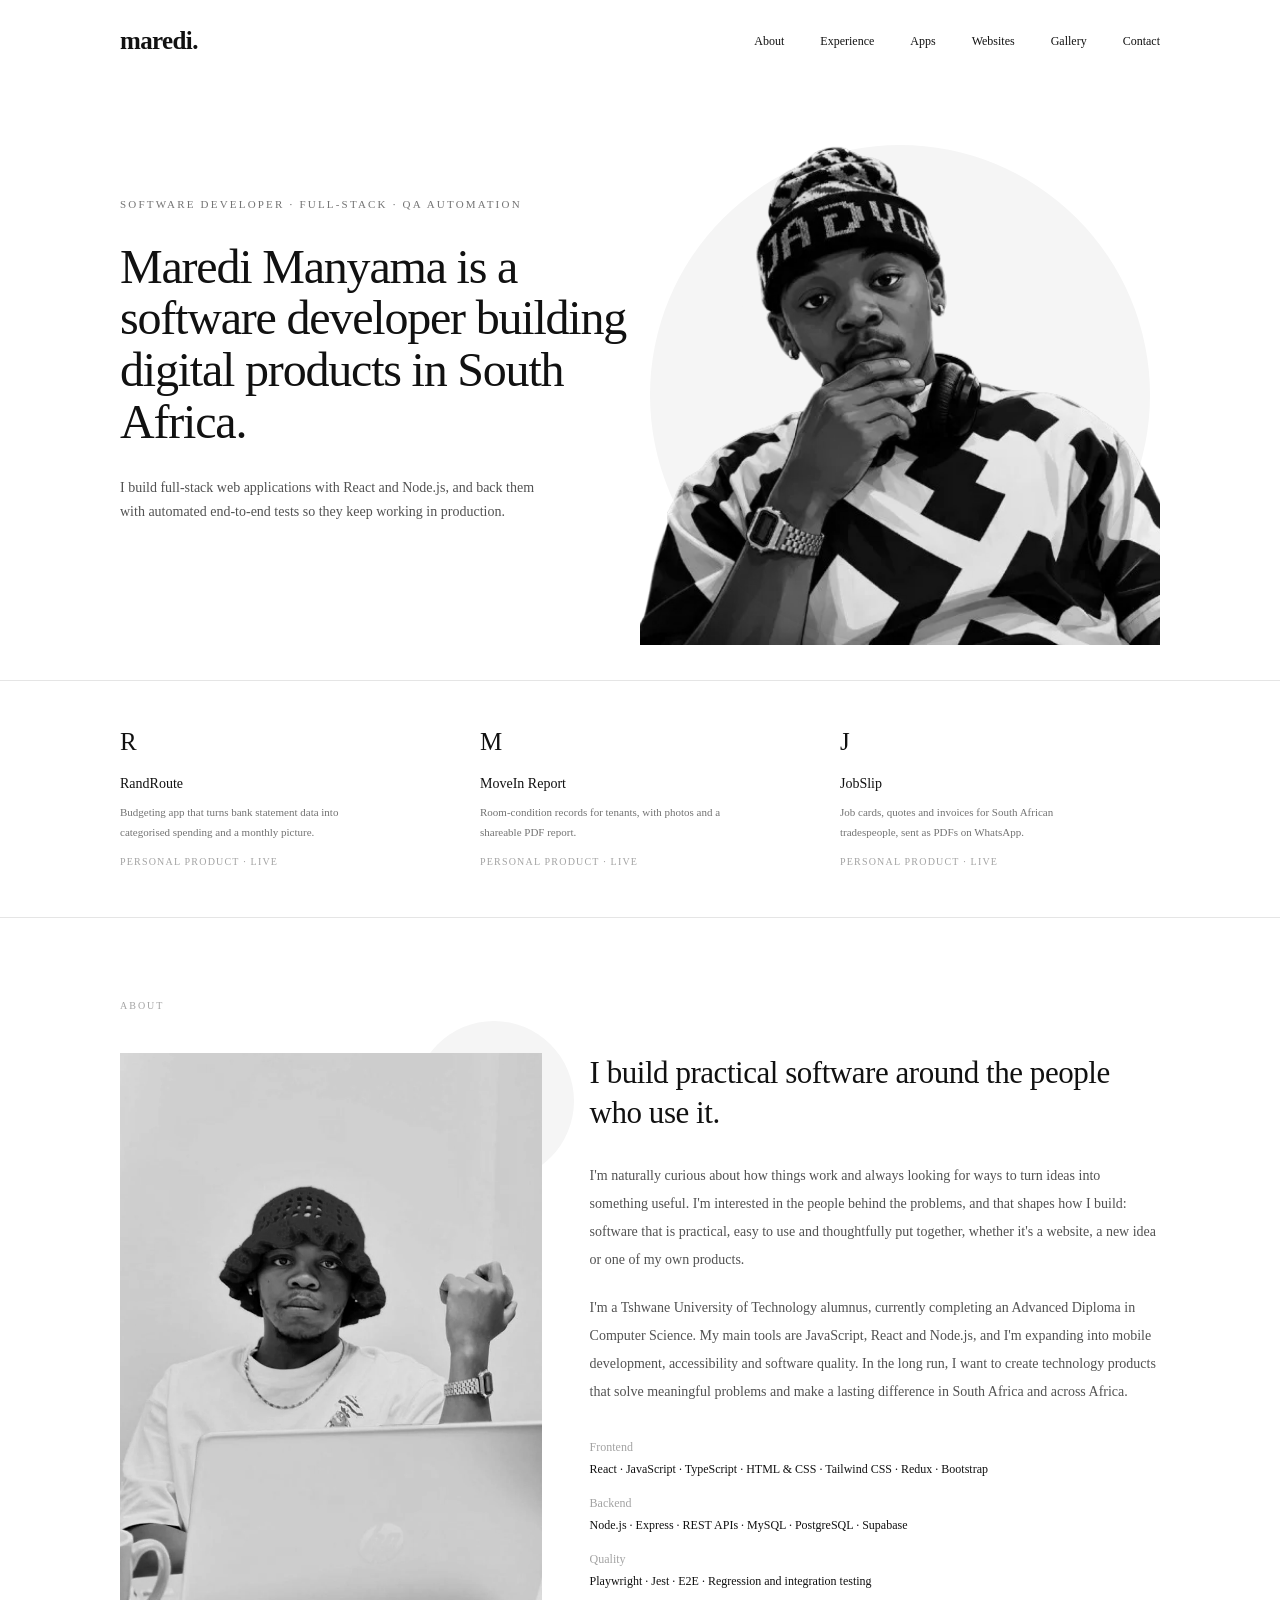
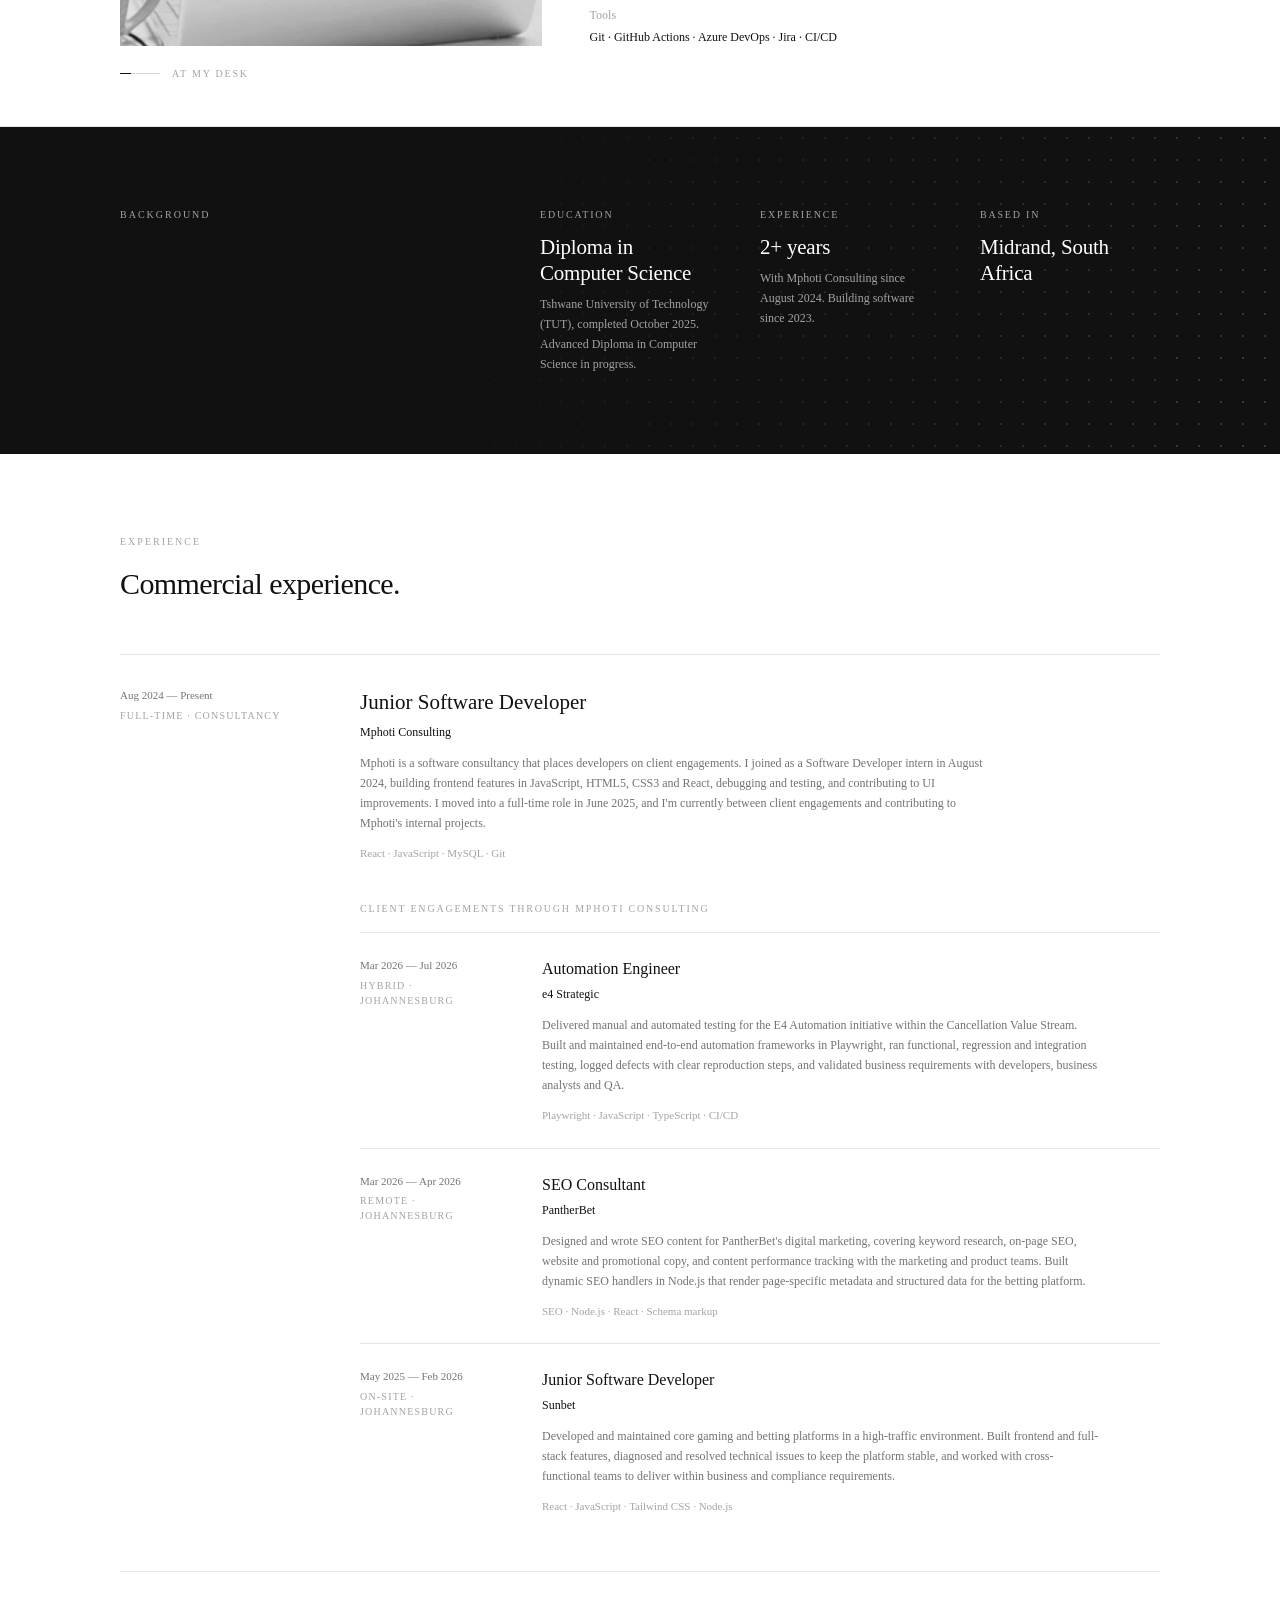
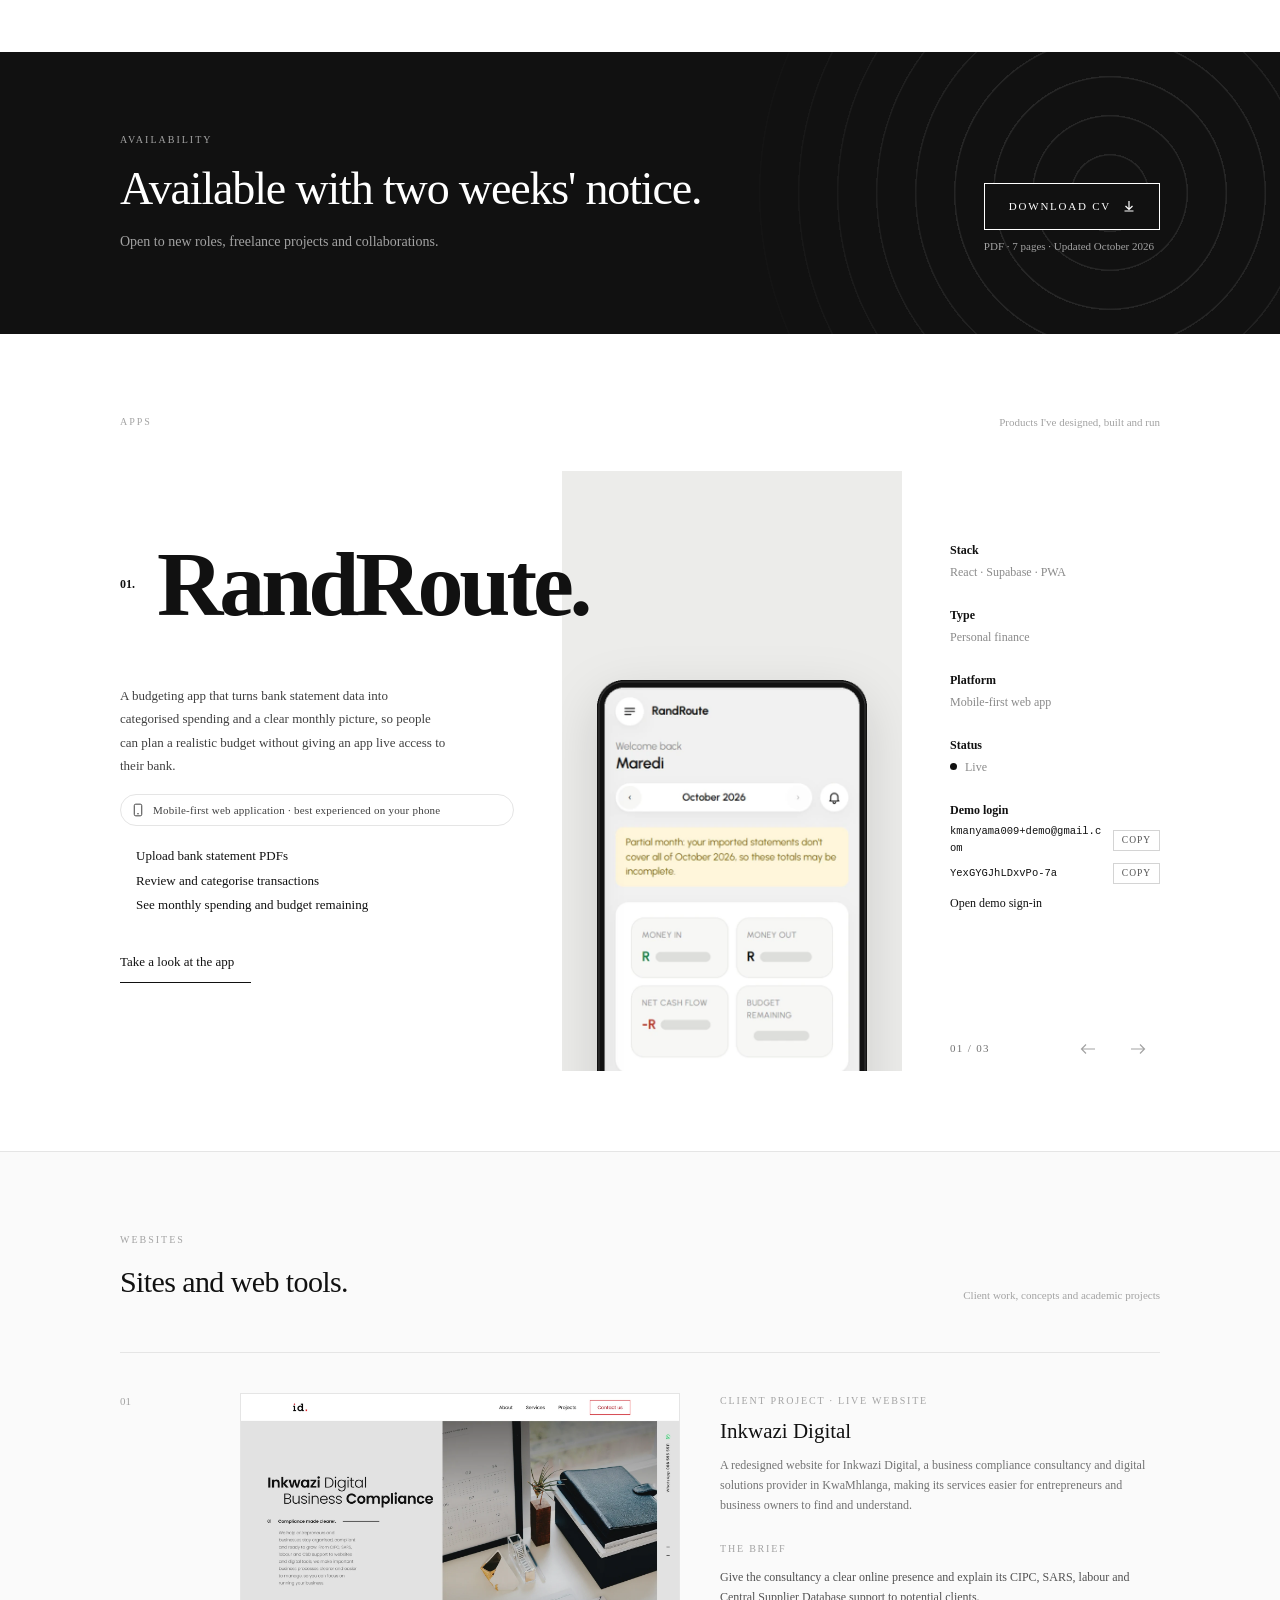
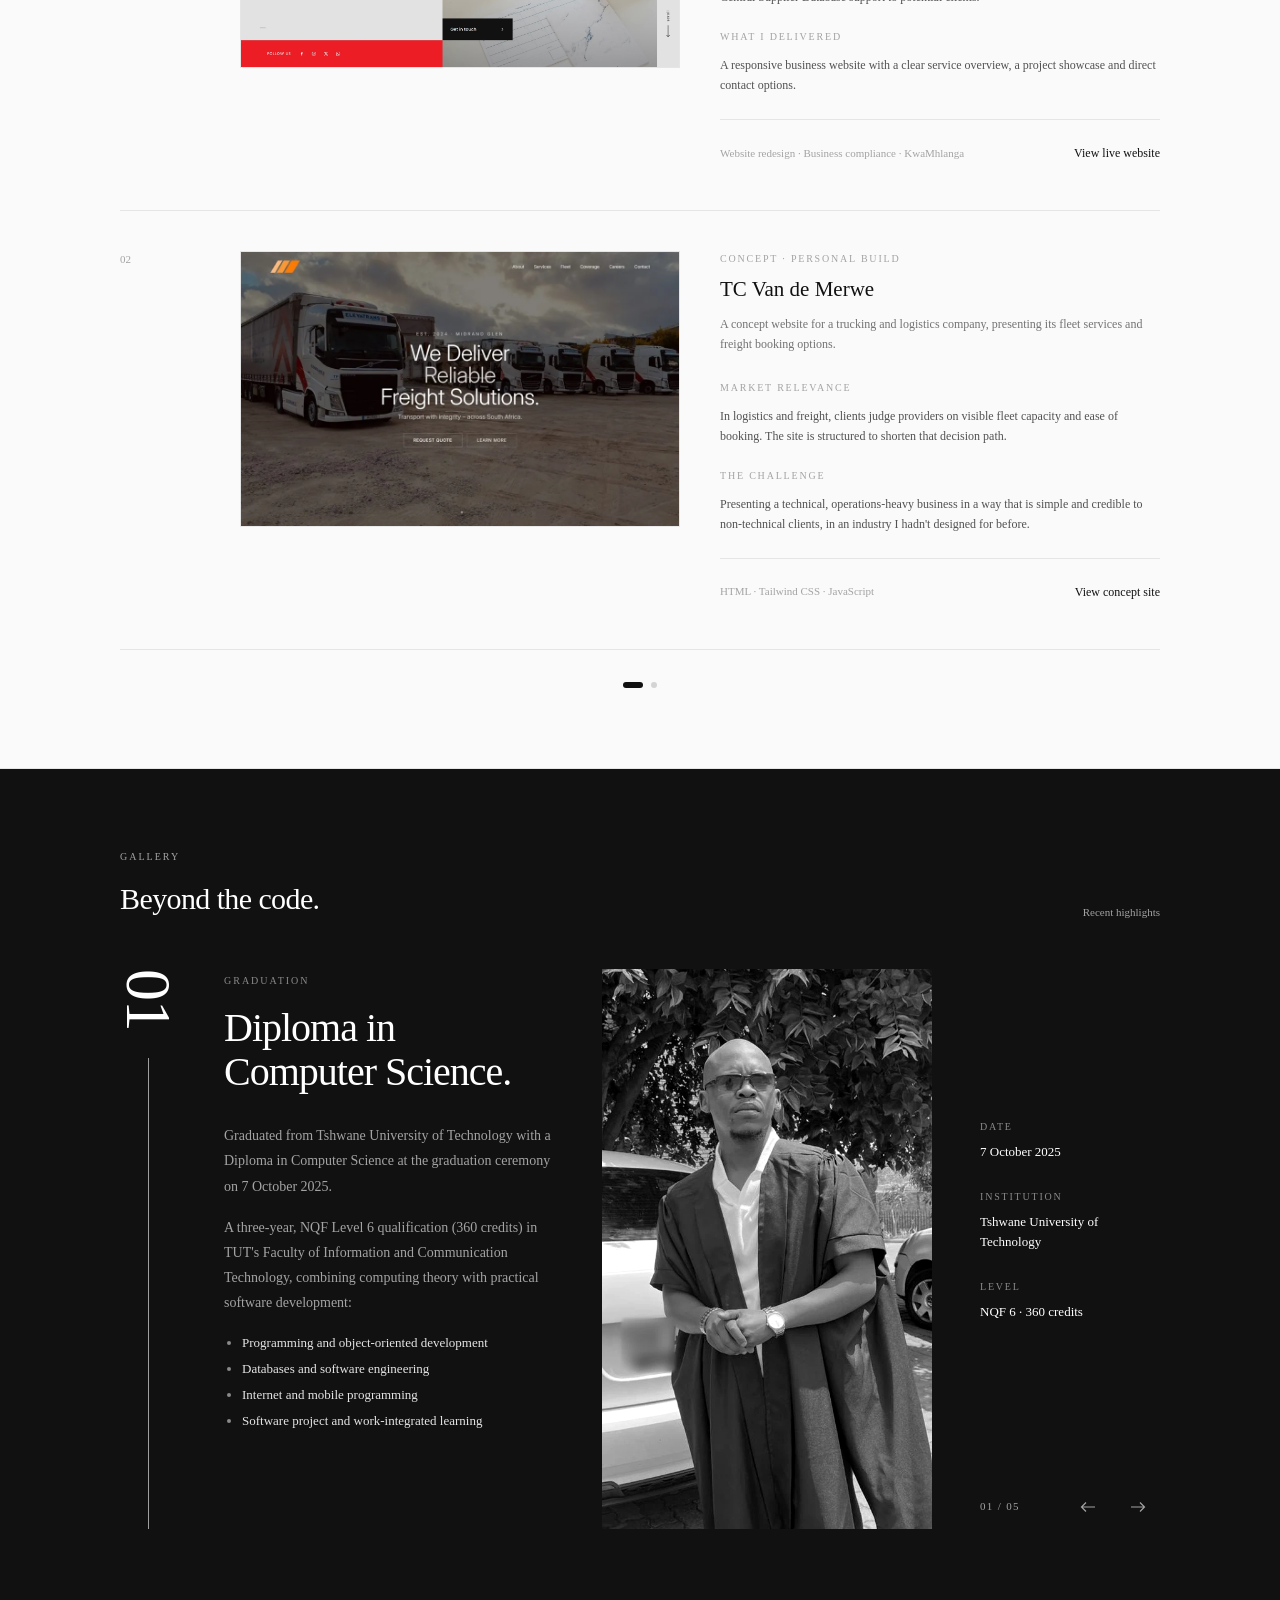
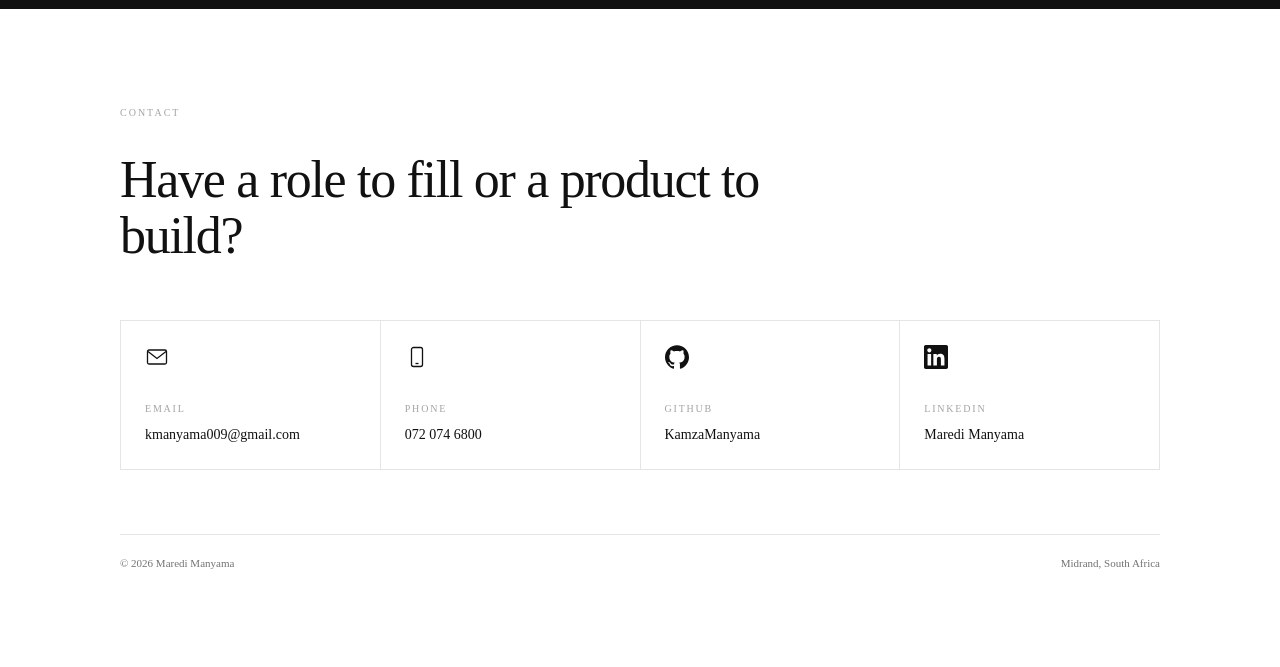
==== commit 03e1e320: "Split work into Apps and Websites sections - Apps: new editorial layout with big titles, phone panel" ====
--- a/index.html
+++ b/index.html
@@ -186,7 +186,7 @@
         "@type": "WebSite",
         "@id": "https://www.maredimanyama.co.za/#inkwazidigital",
         "name": "Inkwazi Digital",
-        "url": "https://inkwazidigital.vercel.app/",
+        "url": "https://inkwazidigital.co.za/",
         "image": "https://www.maredimanyama.co.za/projects/inkwazi-project.webp",
         "description": "Client website for a business compliance consultancy and digital solutions provider in KwaMhlanga.",
         "creator": {
@@ -312,6 +312,61 @@
       .about-caption { position: absolute; top: 100%; left: 0; }
     }
 
+    .demo-login {
+      margin-top: 14px;
+      padding: 12px 14px;
+      border: 1px dashed #d4d4d4;
+      font-size: 12px;
+      line-height: 1.9;
+      color: #525252;
+    }
+
+    .demo-login .demo-label {
+      font-size: 10px;
+      letter-spacing: .18em;
+      text-transform: uppercase;
+      color: #a3a3a3;
+    }
+
+    .demo-login code {
+      margin-left: 6px;
+      padding: 1px 6px;
+      background: #f3f3f1;
+      font-family: ui-monospace, SFMono-Regular, Consolas, monospace;
+      font-size: 11.5px;
+      color: #111;
+      user-select: all;
+    }
+
+    .demo-login a { display: inline-block; margin-top: 4px; color: #111; }
+
+    .project-note {
+      margin-top: 10px;
+      font-size: 11px;
+      color: #737373;
+    }
+
+    /* Gallery on black so it stands apart from the white sections around it */
+    .gallery-dark { background: #111; color: #fff; }
+    .gallery-dark .hl-index::after { background: rgba(255, 255, 255, .6); }
+    .gallery-dark .hl-kicker { color: #8a8a8a; }
+    .gallery-dark .hl-body { color: #a3a3a3; }
+    .gallery-dark .hl-list li { color: #e5e5e5; }
+    .gallery-dark .hl-list li::marker { color: #8a8a8a; }
+    .gallery-dark .hl-links a { color: #fff; }
+    .gallery-dark .hl-links a::before { color: #8a8a8a; }
+    .gallery-dark .project-link::after { background: #fff; }
+    .gallery-dark .hl-photo { background: #1c1c1c; }
+    .gallery-dark .hl-meta dt { color: #8a8a8a; }
+    .gallery-dark .hl-counter { color: #a3a3a3; }
+    .gallery-dark .hl-arrow { color: #a3a3a3; }
+    .gallery-dark .hl-arrow:hover { color: #fff; }
+    .gallery-dark .hl-arrow:focus-visible { outline-color: #fff; }
+
+    @media (max-width: 767px) {
+      .gallery-dark .hl-controls { border-top-color: #2a2a2a; }
+    }
+
     /* Patterns on the black bands */
     .pattern-dots, .pattern-rings { position: relative; overflow: hidden; isolation: isolate; }
     .pattern-dots > *, .pattern-rings > * { position: relative; z-index: 1; }
@@ -373,46 +428,45 @@
       .pattern-dots::before, .pattern-rings::before { animation: none; }
     }
 
-    @media (min-width: 768px) { .cv-text { align-self: center; } }
-
-    /* CV illustration */
-    .cv-art { margin: 32px 0 0; max-width: 440px; }
-    .cv-art img { display: block; width: 100%; height: auto; transition: transform .6s ease; }
-    .cv-art:hover img { transform: translateY(-4px); }
-
-    /* CV section: light version of the band patterns */
-    .pattern-cv { position: relative; overflow: hidden; isolation: isolate; }
-    .pattern-cv > * { position: relative; z-index: 1; }
-
-    .pattern-cv::before {
-      content: "";
-      position: absolute;
-      inset: 0;
-      background-image: radial-gradient(rgba(0, 0, 0, .13) 1px, transparent 1.5px);
-      background-size: 22px 22px;
-      -webkit-mask-image: linear-gradient(260deg, #000 0%, transparent 55%);
-      mask-image: linear-gradient(260deg, #000 0%, transparent 55%);
-      pointer-events: none;
-      animation: dotsDrift 30s linear infinite;
-    }
-
-    .pattern-cv::after {
-      content: "";
-      position: absolute;
-      left: -260px;
-      bottom: -300px;
-      width: 720px;
-      height: 720px;
-      border-radius: 50%;
-      background: repeating-radial-gradient(circle, transparent 0 37px, rgba(0, 0, 0, .07) 38px 39px);
-      -webkit-mask-image: radial-gradient(circle, #000 25%, transparent 68%);
-      mask-image: radial-gradient(circle, #000 25%, transparent 68%);
-      pointer-events: none;
-      animation: ringsPulse 9s ease-in-out infinite;
-    }
-
-    @media (prefers-reduced-motion: reduce) {
-      .pattern-cv::before, .pattern-cv::after { animation: none; }
+    /* Availability band: CV download + conversation link */
+    .banner-actions {
+      display: flex;
+      flex-direction: column;
+      align-items: flex-start;
+      gap: 8px;
+      flex-shrink: 0;
+    }
+
+    .banner-cv {
+      display: inline-flex;
+      align-items: center;
+      gap: 12px;
+      border: 1px solid #fff;
+      padding: 14px 24px;
+      font-size: 11px;
+      letter-spacing: .16em;
+      text-transform: uppercase;
+      color: #fff;
+      background: #111;
+      transition: background-color .25s ease, color .25s ease;
+    }
+
+    .banner-cv:hover { background: #fff; color: #111; }
+
+    @media (max-width: 1100px) {
+      .pattern-rings::after { display: none; }
+    }
+    .banner-cv .cv-arrow { transition: transform .25s ease; }
+    .banner-cv:hover .cv-arrow { transform: translateY(2px); }
+
+    .banner-cv:focus-visible {
+      outline: 1px solid #fff;
+      outline-offset: 3px;
+    }
+
+    .banner-meta {
+      font-size: 11px;
+      color: #a3a3a3;
     }
 
     /* Gallery: one highlight at a time, editorial layout */
@@ -688,22 +742,6 @@
       color: #fff;
     }
 
-    .cv-button {
-      transition: background-color .25s ease, color .25s ease;
-    }
-
-    .cv-button:hover {
-      background: #111;
-      color: #fff;
-    }
-
-    .cv-arrow {
-      transition: transform .25s ease;
-    }
-
-    .cv-button:hover .cv-arrow {
-      transform: translateY(2px);
-    }
 
     .project-shot img {
       transition: transform .6s ease;
@@ -755,6 +793,196 @@
       transform: translateY(-4px);
     }
 
+    /* Apps: editorial layout. Big name overlapping a tall image panel, details on the right */
+    .appx { position: relative; display: grid; }
+    .appx-slide {
+      grid-area: 1 / 1;
+      display: grid;
+      grid-template-columns: minmax(0, 1fr) 340px 210px;
+      column-gap: 48px;
+      min-height: 600px;
+    }
+    .appx-slide[hidden] { display: grid; visibility: hidden; }
+
+    .appx-intro {
+      display: flex;
+      flex-wrap: wrap;
+      justify-content: space-between;
+      gap: 8px 24px;
+      margin-bottom: 40px;
+    }
+
+    .appx-left { position: relative; z-index: 2; display: flex; flex-direction: column; }
+    .appx-head { display: flex; align-items: center; gap: 22px; margin-top: 70px; }
+    .appx-num { flex: none; font-size: 12px; font-weight: 700; }
+    .appx-title {
+      font-size: 92px;
+      line-height: .95;
+      letter-spacing: -.045em;
+      font-weight: 700;
+      white-space: nowrap;
+    }
+    .appx-desc { margin-top: 56px; max-width: 330px; font-size: 13px; line-height: 1.8; color: #404040; }
+    .appx-features { margin: 18px 0 0; padding-left: 16px; max-width: 330px; font-size: 13px; line-height: 1.9; color: #111; }
+    .appx-features li::marker { color: #a3a3a3; }
+
+    .appx-link {
+      align-self: flex-start;
+      margin-top: 34px;
+      padding-bottom: 10px;
+      border-bottom: 1.5px solid #111;
+      font-size: 13px;
+      color: #111;
+      transition: padding-right .3s ease;
+    }
+    .appx-link::after { content: " →"; opacity: 0; transition: opacity .3s ease; }
+    .appx-link:hover { padding-right: 20px; }
+    .appx-link:hover::after { opacity: 1; }
+    .appx-left .project-note { margin-top: 14px; }
+
+    .appx-media {
+      position: relative;
+      z-index: 1;
+      margin: 0;
+      display: flex;
+      align-items: flex-end;
+      justify-content: center;
+      padding: 150px 34px 0;
+      background: #ececea;
+      overflow: hidden;
+    }
+    .appx-media img {
+      display: block;
+      width: 100%;
+      max-width: 270px;
+      height: auto;
+      margin-bottom: -28%;
+      filter: drop-shadow(0 18px 26px rgba(0, 0, 0, .14));
+      transition: transform .6s ease;
+    }
+    .appx-media:hover img { transform: translateY(-10px); }
+
+    .appx-meta { margin: 0; padding-top: 70px; }
+    .appx-meta div + div { margin-top: 24px; }
+    .appx-meta dt { font-size: 12px; font-weight: 700; color: #111; }
+    .appx-meta dd { margin: 4px 0 0; font-size: 12px; line-height: 1.6; color: #8a8a8a; }
+    .appx-meta dd .live-dot { display: inline-block; margin-right: 8px; vertical-align: 1px; }
+    .appx-demo dd { display: grid; grid-template-columns: 1fr auto; gap: 6px 8px; align-items: center; }
+    .appx-demo code {
+      font-family: ui-monospace, SFMono-Regular, Consolas, monospace;
+      font-size: 10.5px;
+      color: #111;
+      overflow-wrap: anywhere;
+      user-select: all;
+    }
+    .appx-demo .project-link { grid-column: 1 / -1; justify-self: start; margin-top: 4px; color: #111; }
+
+    .appx-controls {
+      position: absolute;
+      right: 0;
+      bottom: 0;
+      width: 210px;
+      display: flex;
+      align-items: center;
+      justify-content: space-between;
+    }
+
+    .live-dot {
+      width: 7px;
+      height: 7px;
+      border-radius: 50%;
+      background: #111;
+      animation: livePulse 2.4s ease-out infinite;
+    }
+    @keyframes livePulse {
+      0% { box-shadow: 0 0 0 0 rgba(17, 17, 17, .35); }
+      80%, 100% { box-shadow: 0 0 0 8px rgba(17, 17, 17, 0); }
+    }
+
+    .copy-btn {
+      border: 1px solid #d4d4d4;
+      background: #fff;
+      padding: 2px 8px;
+      font: inherit;
+      font-size: 9.5px;
+      letter-spacing: .1em;
+      text-transform: uppercase;
+      color: #525252;
+      cursor: pointer;
+      transition: border-color .2s ease, color .2s ease;
+    }
+    .copy-btn:hover, .copy-btn.is-copied { border-color: #111; color: #111; }
+
+    /* slide change */
+    .appx-slide.is-entering .appx-head { animation: appxTitle .8s cubic-bezier(.2, .7, .2, 1) both; }
+    .appx-slide.is-entering .appx-left > :not(.appx-head),
+    .appx-slide.is-entering .appx-meta { animation: hlFade .7s .1s cubic-bezier(.2, .7, .2, 1) both; }
+    .appx-slide.is-entering .appx-media { animation: hlWipeNext .9s cubic-bezier(.7, 0, .2, 1) both; }
+    .appx-slide.is-entering.from-prev .appx-media { animation-name: hlWipePrev; }
+    @keyframes appxTitle {
+      from { opacity: 0; transform: translateX(-40px); }
+      to { opacity: 1; transform: none; }
+    }
+
+    .appx-mobile {
+      display: inline-flex;
+      align-items: center;
+      gap: 10px;
+      margin-top: 16px;
+      padding: 7px 12px;
+      border: 1px solid #e5e5e5;
+      border-radius: 999px;
+      font-size: 11px;
+      letter-spacing: .02em;
+      color: #404040;
+    }
+    .appx-mobile svg { width: 10px; height: 14px; flex: none; }
+    #websiteList > article[hidden] { display: none; }
+
+    .websites-section { background: #fafafa; }
+
+    @media (max-width: 1100px) {
+      .appx-slide { grid-template-columns: minmax(0, 1fr) 300px 180px; column-gap: 32px; }
+      .appx-title { font-size: 72px; }
+      .appx-controls { width: 180px; }
+    }
+
+    @media (max-width: 899px) {
+      .appx-slide {
+        grid-template-columns: minmax(0, 1fr);
+        min-height: 0;
+      }
+      .appx-head { margin-top: 0; gap: 14px; }
+      .appx-title { font-size: 52px; white-space: normal; }
+      .appx-left { display: contents; }
+      .appx-head { order: 1; }
+      .appx-media { order: 2; margin-top: 24px; height: 440px; padding: 40px 24px 0; }
+      .appx-desc { order: 3; margin-top: 28px; max-width: none; }
+      .appx-mobile { margin-top: 14px; }
+      .appx-mobile { order: 3; justify-self: start; }
+      .appx-features { order: 4; max-width: none; }
+      .appx-link { order: 5; justify-self: start; }
+      .appx-left .project-note { order: 6; }
+      .appx-meta { order: 7; padding-top: 28px; display: grid; grid-template-columns: 1fr 1fr; gap: 20px 24px; }
+      .appx-meta div + div { margin-top: 0; }
+      .appx-demo { grid-column: 1 / -1; }
+      .appx-controls {
+        position: static;
+        width: auto;
+        margin-top: 28px;
+        padding-top: 12px;
+        border-top: 1px solid #e5e5e5;
+      }
+    }
+
+    @media (prefers-reduced-motion: reduce) {
+      .live-dot { animation: none; }
+      .appx-slide.is-entering .appx-head,
+      .appx-slide.is-entering .appx-left > :not(.appx-head),
+      .appx-slide.is-entering .appx-meta,
+      .appx-slide.is-entering .appx-media { animation: none; }
+    }
+
     /* Page dots under the project list */
     .work-dots {
       display: flex;
@@ -763,8 +991,7 @@
       margin-top: 32px;
     }
 
-    .work-dots[hidden],
-    #projectList > article[hidden] { display: none; }
+    .work-dots[hidden] { display: none; }
 
     /* Scroll animations (classes are added by JS, so the page still works without it) */
     .reveal {
@@ -868,13 +1095,13 @@
   <!-- NAV -->
   <header id="siteHeader" class="site-header fixed inset-x-0 top-0 z-30">
     <div class="mx-auto flex max-w-[1120px] items-center justify-between px-6 py-5 md:px-10">
-      <a href="#" class="text-[25px] font-bold tracking-tight">maredi.</a>
+      <a href="./" id="homeLink" class="text-[25px] font-bold tracking-tight" aria-label="Maredi Manyama, back to top">maredi.</a>
 
       <nav class="hidden items-center gap-7 text-[12px] md:flex lg:gap-9">
         <a href="#about" class="py-3 transition-opacity hover:opacity-50">About</a>
         <a href="#experience" class="py-3 transition-opacity hover:opacity-50">Experience</a>
-        <a href="#projects" class="py-3 transition-opacity hover:opacity-50">Work</a>
-        <a href="#cv" class="py-3 transition-opacity hover:opacity-50">CV</a>
+        <a href="#apps" class="py-3 transition-opacity hover:opacity-50">Apps</a>
+        <a href="#websites" class="py-3 transition-opacity hover:opacity-50">Websites</a>
         <a href="#gallery" class="py-3 transition-opacity hover:opacity-50">Gallery</a>
         <a href="#contact" class="py-3 transition-opacity hover:opacity-50">Contact</a>
       </nav>
@@ -895,8 +1122,8 @@
       <div class="mx-auto max-w-[1120px] px-6 pb-6">
         <a href="#about" class="block border-t border-neutral-200 py-4 text-[22px] tracking-[-0.01em]">About</a>
         <a href="#experience" class="block border-t border-neutral-200 py-4 text-[22px] tracking-[-0.01em]">Experience</a>
-        <a href="#projects" class="block border-t border-neutral-200 py-4 text-[22px] tracking-[-0.01em]">Work</a>
-        <a href="#cv" class="block border-t border-neutral-200 py-4 text-[22px] tracking-[-0.01em]">CV</a>
+        <a href="#apps" class="block border-t border-neutral-200 py-4 text-[22px] tracking-[-0.01em]">Apps</a>
+        <a href="#websites" class="block border-t border-neutral-200 py-4 text-[22px] tracking-[-0.01em]">Websites</a>
         <a href="#gallery" class="block border-t border-neutral-200 py-4 text-[22px] tracking-[-0.01em]">Gallery</a>
         <a href="#contact" class="block border-y border-neutral-200 py-4 text-[22px] tracking-[-0.01em]">Contact</a>
       </div>
@@ -1169,8 +1396,8 @@
       </div>
     </section>
 
-    <!-- BANNER -->
-    <section class="pattern-rings bg-[#111] text-white">
+    <!-- AVAILABILITY -->
+    <section id="availability" class="pattern-rings bg-[#111] text-white">
       <div class="mx-auto flex max-w-[1120px] flex-col gap-8 px-6 py-20 md:flex-row md:items-end md:justify-between md:px-10">
         <div>
           <p class="text-[10px] uppercase tracking-[0.2em] text-neutral-400">Availability</p>
@@ -1182,170 +1409,232 @@
           </p>
         </div>
 
-        <a href="#contact" class="banner-link inline-flex shrink-0 items-center gap-3 py-3 text-[10px] uppercase tracking-[0.2em] text-neutral-400">
-          Start a conversation
-
-          <svg class="h-3 w-3" viewBox="0 0 12 12" fill="none" stroke="currentColor" stroke-width="1.2" aria-hidden="true">
-            <path d="M1 6h9M6.5 2.5 10 6 6.5 9.5" />
-          </svg>
-        </a>
+        <div class="banner-actions">
+          <a href="myCV/MarediManyama_CV.pdf" download="Maredi-Manyama-CV.pdf" class="banner-cv">
+            Download CV
+            <svg class="cv-arrow h-3 w-3" viewBox="0 0 12 12" fill="none" stroke="currentColor" stroke-width="1.2" aria-hidden="true">
+                <path d="M6 1v8M2.5 6 6 9.5 9.5 6M1.5 11h9" />
+              </svg>
+          </a>
+          <p class="banner-meta">PDF · 7 pages · Updated October 2026</p>
+        </div>
       </div>
     </section>
 
-    <!-- SELECTED PROJECTS -->
-    <section id="projects" class="border-b border-neutral-200">
+    <!-- APPS -->
+    <section id="apps" class="border-b border-neutral-200">
+      <div class="mx-auto max-w-[1120px] px-6 py-20 md:px-10">
+        <div class="appx-intro">
+          <p class="text-[10px] uppercase tracking-[0.2em] text-neutral-400">Apps</p>
+          <p class="text-[11px] text-neutral-400">Products I've designed, built and run</p>
+        </div>
+
+        <div id="appsSlider" class="appx" aria-roledescription="carousel" aria-label="Apps">
+          <article id="randroute" class="appx-slide" role="group" aria-roledescription="slide" aria-label="RandRoute, 1 of 3">
+            <div class="appx-left">
+              <div class="appx-head">
+                <span class="appx-num">01.</span>
+                <h3 class="appx-title">RandRoute.</h3>
+              </div>
+              <p class="appx-desc">A budgeting app that turns bank statement data into categorised spending and a clear monthly picture, so people can plan a realistic budget without giving an app live access to their bank.</p>
+              <p class="appx-mobile"><svg viewBox="0 0 12 16" fill="none" stroke="currentColor" stroke-width="1.2" aria-hidden="true"><rect x="1.5" y="1" width="9" height="14" rx="1.8" /><path d="M5 12.5h2" /></svg>Mobile-first web application · best experienced on your phone</p>
+              <ul class="appx-features">
+                <li>Upload bank statement PDFs</li>
+                <li>Review and categorise transactions</li>
+                <li>See monthly spending and budget remaining</li>
+              </ul>
+              <a href="https://randroute-two.vercel.app/" target="_blank" rel="noreferrer" class="appx-link">Take a look at the app</a>
+            </div>
+
+            <figure class="appx-media">
+              <img src="projects/randroute-phone.webp" alt="RandRoute dashboard on a phone, showing monthly money in, money out and budget remaining" loading="lazy" width="572" height="988" />
+            </figure>
+
+            <dl class="appx-meta">
+              <div>
+                <dt>Stack</dt>
+                <dd>React · Supabase · PWA</dd>
+              </div>
+              <div>
+                <dt>Type</dt>
+                <dd>Personal finance</dd>
+              </div>
+              <div>
+                <dt>Platform</dt>
+                <dd>Mobile-first web app</dd>
+              </div>
+              <div>
+                <dt>Status</dt>
+                <dd><span class="live-dot" aria-hidden="true"></span>Live</dd>
+              </div>
+              <div class="appx-demo">
+                <dt>Demo login</dt>
+                <dd>
+                  <code>kmanyama009+demo@gmail.com</code><button type="button" class="copy-btn" data-copy="kmanyama009+demo@gmail.com">Copy</button>
+                  <code>YexGYGJhLDxvPo-7a</code><button type="button" class="copy-btn" data-copy="YexGYGJhLDxvPo-7a">Copy</button>
+                  <a href="https://randroute-two.vercel.app/sign-in" target="_blank" rel="noreferrer" class="project-link">Open demo sign-in</a>
+                </dd>
+              </div>
+            </dl>
+          </article>
+          <article id="moveinreport" class="appx-slide" role="group" aria-roledescription="slide" aria-label="MoveIn Report, 2 of 3">
+            <div class="appx-left">
+              <div class="appx-head">
+                <span class="appx-num">02.</span>
+                <h3 class="appx-title">MoveIn Report.</h3>
+              </div>
+              <p class="appx-desc">A tool that helps tenants document the condition of a rental room before it costs them their deposit, and share a clear record with their landlord.</p>
+              <p class="appx-mobile"><svg viewBox="0 0 12 16" fill="none" stroke="currentColor" stroke-width="1.2" aria-hidden="true"><rect x="1.5" y="1" width="9" height="14" rx="1.8" /><path d="M5 12.5h2" /></svg>Mobile-first web application · best experienced on your phone</p>
+              <ul class="appx-features">
+                <li>Area-by-area room inspections</li>
+                <li>Defect photos on every item</li>
+                <li>A shareable PDF report</li>
+              </ul>
+              <a href="https://movein-report.vercel.app/" target="_blank" rel="noreferrer" class="appx-link">Take a look at the app</a>
+            </div>
+
+            <figure class="appx-media">
+              <img src="projects/movein-report-phone.webp" alt="MoveIn Report on a phone: Record your room before it costs you" loading="lazy" width="572" height="988" />
+            </figure>
+
+            <dl class="appx-meta">
+              <div>
+                <dt>Stack</dt>
+                <dd>React · On-device storage · PDF generation · PWA</dd>
+              </div>
+              <div>
+                <dt>Type</dt>
+                <dd>Rental inspections</dd>
+              </div>
+              <div>
+                <dt>Platform</dt>
+                <dd>Mobile-first web app</dd>
+              </div>
+              <div>
+                <dt>Status</dt>
+                <dd><span class="live-dot" aria-hidden="true"></span>Live</dd>
+              </div>
+              <div>
+                <dt>Account</dt>
+                <dd>None needed. Everything stays on the device.</dd>
+              </div>
+            </dl>
+          </article>
+          <article id="jobslip" class="appx-slide" role="group" aria-roledescription="slide" aria-label="JobSlip, 3 of 3">
+            <div class="appx-left">
+              <div class="appx-head">
+                <span class="appx-num">03.</span>
+                <h3 class="appx-title">JobSlip.</h3>
+              </div>
+              <p class="appx-desc">An app that lets South African tradespeople turn a job into a professional job card, quote or invoice, and send it to the customer as a PDF on WhatsApp.</p>
+              <p class="appx-mobile"><svg viewBox="0 0 12 16" fill="none" stroke="currentColor" stroke-width="1.2" aria-hidden="true"><rect x="1.5" y="1" width="9" height="14" rx="1.8" /><path d="M5 12.5h2" /></svg>Mobile-first web application · best experienced on your phone</p>
+              <ul class="appx-features">
+                <li>Customers and jobs in one place</li>
+                <li>Quotes, job cards and invoices with VAT</li>
+                <li>PDFs on WhatsApp, with payment tracking</li>
+              </ul>
+              <a href="https://jobslip-zeta.vercel.app/" target="_blank" rel="noreferrer" class="appx-link">Take a look at the app</a>
+            </div>
+
+            <figure class="appx-media">
+              <img src="projects/jobslip.webp" alt="JobSlip dashboard on a phone, showing jobs and monthly revenue" loading="lazy" width="572" height="988" />
+            </figure>
+
+            <dl class="appx-meta">
+              <div>
+                <dt>Stack</dt>
+                <dd>React · Supabase · PDF generation · PWA</dd>
+              </div>
+              <div>
+                <dt>Type</dt>
+                <dd>Small-business tool</dd>
+              </div>
+              <div>
+                <dt>Platform</dt>
+                <dd>Mobile-first web app</dd>
+              </div>
+              <div>
+                <dt>Status</dt>
+                <dd><span class="live-dot" aria-hidden="true"></span>Live</dd>
+              </div>
+            </dl>
+          </article>
+
+          <div class="appx-controls">
+            <p class="hl-counter" aria-live="polite"><span id="appsCurrent">01</span> / <span>03</span></p>
+            <div class="hl-arrows">
+              <button type="button" class="hl-arrow" id="appsPrev" aria-label="Previous app">
+                <svg viewBox="0 0 16 12" fill="none" stroke="currentColor" stroke-width="1.2" aria-hidden="true"><path d="M15 6H2M6 1.5 1.5 6 6 10.5" /></svg>
+              </button>
+              <button type="button" class="hl-arrow" id="appsNext" aria-label="Next app">
+                <svg viewBox="0 0 16 12" fill="none" stroke="currentColor" stroke-width="1.2" aria-hidden="true"><path d="M1 6h13M10 1.5 14.5 6 10 10.5" /></svg>
+              </button>
+            </div>
+          </div>
+        </div>
+      </div>
+    </section>
+
+    <!-- WEBSITES -->
+    <section id="websites" class="websites-section border-b border-neutral-200">
       <div class="mx-auto max-w-[1120px] px-6 py-20 md:px-10">
         <div class="mb-12 flex flex-col gap-4 md:flex-row md:items-end md:justify-between">
           <div>
-            <p class="text-[10px] uppercase tracking-[0.2em] text-neutral-400">Selected work</p>
-            <h2 class="mt-3 text-[30px] tracking-[-0.02em]">Built and shipped.</h2>
+            <p class="text-[10px] uppercase tracking-[0.2em] text-neutral-400">Websites</p>
+            <h2 class="mt-3 text-[30px] tracking-[-0.02em]">Sites and web tools.</h2>
           </div>
-          <p class="text-[11px] text-neutral-400">Personal products and client work</p>
+          <p class="text-[11px] text-neutral-400">Client work, concepts and academic projects</p>
         </div>
 
-        <div id="projectList" class="divide-y divide-neutral-200 border-y border-neutral-200">
-
-          <article id="randroute" class="grid gap-x-10 gap-y-6 py-10 md:grid-cols-[80px_1fr_1fr] md:items-start">
+        <div id="websiteList" class="divide-y divide-neutral-200 border-y border-neutral-200">
+
+          <article id="inkwazidigital" class="grid gap-x-10 gap-y-6 py-10 md:grid-cols-[80px_1fr_1fr] md:items-start">
             <span class="text-[11px] text-neutral-400">01</span>
 
-            <a href="https://randroute-two.vercel.app/" target="_blank" rel="noreferrer" class="project-shot project-phone block">
+            <a href="https://inkwazidigital.co.za/" target="_blank" rel="noreferrer" class="project-shot block overflow-hidden border border-neutral-200 bg-neutral-100">
               <img
-                src="projects/randroute-phone.webp"
-                alt="RandRoute dashboard showing budget insights from uploaded bank statements"
+                src="projects/inkwazi-project.webp"
+                alt="Hero image from the Inkwazi Digital website"
                 loading="lazy"
-                class="aspect-[16/10] w-full object-contain"
+                class="aspect-[16/10] w-full object-cover object-top"
               />
-              <span class="phone-note">Mobile-first · Best viewed on a phone</span>
             </a>
 
             <div>
-              <p class="mb-2 text-[10px] uppercase tracking-[0.18em] text-neutral-400">Personal product · Live</p>
-              <h3 class="text-[21px]">RandRoute</h3>
+              <p class="mb-2 text-[10px] uppercase tracking-[0.18em] text-neutral-400">Client project · Live website</p>
+              <h3 class="text-[21px]">Inkwazi Digital</h3>
               <p class="mt-2 text-[12px] leading-5 text-neutral-500">
-                A budgeting app that turns bank statement data into categorised spending and a
-                clear monthly picture, so people can plan a realistic budget.
+                A redesigned website for Inkwazi Digital, a business compliance consultancy and
+                digital solutions provider in KwaMhlanga, making its services easier for
+                entrepreneurs and business owners to find and understand.
               </p>
 
               <dl class="mt-6 space-y-5 text-[12px] leading-5">
                 <div>
-                  <dt class="text-[10px] uppercase tracking-[0.18em] text-neutral-400">The problem</dt>
+                  <dt class="text-[10px] uppercase tracking-[0.18em] text-neutral-400">The brief</dt>
                   <dd class="mt-2 text-neutral-600">
-                    Raw bank statements make spending hard to read. RandRoute turns uploaded
-                    statement data into clear insights without requiring live banking access.
+                    Give the consultancy a clear online presence and explain its CIPC, SARS,
+                    labour and Central Supplier Database support to potential clients.
                   </dd>
                 </div>
                 <div>
-                  <dt class="text-[10px] uppercase tracking-[0.18em] text-neutral-400">What I built</dt>
+                  <dt class="text-[10px] uppercase tracking-[0.18em] text-neutral-400">What I delivered</dt>
                   <dd class="mt-2 text-neutral-600">
-                    A PDF upload flow, a transaction categorisation review, and a dashboard
-                    focused on spending visibility and budget planning.
+                    A responsive business website with a clear service overview, a project showcase
+                    and direct contact options.
                   </dd>
                 </div>
               </dl>
 
               <div class="mt-6 flex flex-wrap items-center justify-between gap-3 border-t border-neutral-200 pt-4">
-                <p class="text-[11px] text-neutral-400">PDF import · Spending insights · Budgeting</p>
-                <a href="https://randroute-two.vercel.app/" target="_blank" rel="noreferrer" class="project-link py-2 text-[12px]">View live app</a>
+                <p class="text-[11px] text-neutral-400">Website redesign · Business compliance · KwaMhlanga</p>
+                <a href="https://inkwazidigital.co.za/" target="_blank" rel="noreferrer" class="project-link py-2 text-[12px]">View live website</a>
               </div>
             </div>
           </article>
 
-          <article id="moveinreport" class="grid gap-x-10 gap-y-6 py-10 md:grid-cols-[80px_1fr_1fr] md:items-start">
+          <article id="tcvandemerwe" class="grid gap-x-10 gap-y-6 py-10 md:grid-cols-[80px_1fr_1fr] md:items-start">
             <span class="text-[11px] text-neutral-400">02</span>
-
-            <a href="https://movein-report.vercel.app/" target="_blank" rel="noreferrer" class="project-shot project-phone block">
-              <img
-                src="projects/movein-report-phone.webp"
-                alt="MoveIn Report on a phone: Record your room before it costs you"
-                loading="lazy"
-                class="aspect-[16/10] w-full object-contain"
-              />
-              <span class="phone-note">Mobile-first · Best viewed on a phone</span>
-            </a>
-
-            <div>
-              <p class="mb-2 text-[10px] uppercase tracking-[0.18em] text-neutral-400">Personal product · Live</p>
-              <h3 class="text-[21px]">MoveIn Report</h3>
-              <p class="mt-2 text-[12px] leading-5 text-neutral-500">
-                A tool that helps tenants document the condition of a rental room
-                before it costs them their deposit.
-              </p>
-
-              <dl class="mt-6 space-y-5 text-[12px] leading-5">
-                <div>
-                  <dt class="text-[10px] uppercase tracking-[0.18em] text-neutral-400">The problem</dt>
-                  <dd class="mt-2 text-neutral-600">
-                    Tenants rarely have a clear record of a room's condition when moving in or
-                    out, or an easy way to share one with their landlord.
-                  </dd>
-                </div>
-                <div>
-                  <dt class="text-[10px] uppercase tracking-[0.18em] text-neutral-400">What I built</dt>
-                  <dd class="mt-2 text-neutral-600">
-                    Area-by-area inspections with defect photos and a generated PDF report.
-                    Inspections stay on the device: no account is required and no data is
-                    uploaded.
-                  </dd>
-                </div>
-              </dl>
-
-              <div class="mt-6 flex flex-wrap items-center justify-between gap-3 border-t border-neutral-200 pt-4">
-                <p class="text-[11px] text-neutral-400">Rental inspections · Photo records · PDF reports</p>
-                <a href="https://movein-report.vercel.app/" target="_blank" rel="noreferrer" class="project-link py-2 text-[12px]">View live app</a>
-              </div>
-            </div>
-          </article>
-
-          <article id="jobslip" class="grid gap-x-10 gap-y-6 py-10 md:grid-cols-[80px_1fr_1fr] md:items-start">
-            <span class="text-[11px] text-neutral-400">03</span>
-
-            <a href="https://jobslip-zeta.vercel.app/" target="_blank" rel="noreferrer" class="project-shot project-phone block">
-              <img
-                src="projects/jobslip.webp"
-                alt="JobSlip dashboard on a phone, showing jobs and monthly revenue"
-                loading="lazy"
-                class="aspect-[16/10] w-full object-contain"
-              />
-              <span class="phone-note">Mobile-first · Best viewed on a phone</span>
-            </a>
-
-            <div>
-              <p class="mb-2 text-[10px] uppercase tracking-[0.18em] text-neutral-400">Personal product · Live</p>
-              <h3 class="text-[21px]">JobSlip</h3>
-              <p class="mt-2 text-[12px] leading-5 text-neutral-500">
-                An app that lets South African tradespeople turn a job into a
-                professional job card, quote or invoice, and send it to the customer as a PDF
-                on WhatsApp.
-              </p>
-
-              <dl class="mt-6 space-y-5 text-[12px] leading-5">
-                <div>
-                  <dt class="text-[10px] uppercase tracking-[0.18em] text-neutral-400">The problem</dt>
-                  <dd class="mt-2 text-neutral-600">
-                    Many tradespeople run their business from a phone and WhatsApp, not desktop
-                    accounting software. JobSlip makes everyday admin practical from the phone,
-                    from the first quote to the final payment.
-                  </dd>
-                </div>
-                <div>
-                  <dt class="text-[10px] uppercase tracking-[0.18em] text-neutral-400">What I built</dt>
-                  <dd class="mt-2 text-neutral-600">
-                    Customer and job management, quotes, invoices with VAT and banking details,
-                    and payment tracking. Before-and-after photos stay on the phone, and the app
-                    installs to the home screen as a PWA.
-                  </dd>
-                </div>
-              </dl>
-
-              <div class="mt-6 flex flex-wrap items-center justify-between gap-3 border-t border-neutral-200 pt-4">
-                <p class="text-[11px] text-neutral-400">React · Supabase · PDF generation · PWA</p>
-                <a href="https://jobslip-zeta.vercel.app/" target="_blank" rel="noreferrer" class="project-link py-2 text-[12px]">View live app</a>
-              </div>
-            </div>
-          </article>
-
-          <article id="tcvandemerwe" class="grid gap-x-10 gap-y-6 py-10 md:grid-cols-[80px_1fr_1fr] md:items-start">
-            <span class="text-[11px] text-neutral-400">04</span>
 
             <a href="https://tc-van-de-merwe.vercel.app/" target="_blank" rel="noreferrer" class="project-shot block overflow-hidden border border-neutral-200 bg-neutral-100">
               <img
@@ -1388,53 +1677,9 @@
             </div>
           </article>
 
-          <article id="inkwazidigital" class="grid gap-x-10 gap-y-6 py-10 md:grid-cols-[80px_1fr_1fr] md:items-start">
-            <span class="text-[11px] text-neutral-400">05</span>
-
-            <a href="https://inkwazidigital.vercel.app/index.html" target="_blank" rel="noreferrer" class="project-shot block overflow-hidden border border-neutral-200 bg-neutral-100">
-              <img
-                src="projects/inkwazi-project.webp"
-                alt="Hero image from the Inkwazi Digital website"
-                loading="lazy"
-                class="aspect-[16/10] w-full object-cover object-top"
-              />
-            </a>
-
-            <div>
-              <p class="mb-2 text-[10px] uppercase tracking-[0.18em] text-neutral-400">Client project · Live website</p>
-              <h3 class="text-[21px]">Inkwazi Digital</h3>
-              <p class="mt-2 text-[12px] leading-5 text-neutral-500">
-                A redesigned website for Inkwazi Digital, a business compliance consultancy and
-                digital solutions provider in KwaMhlanga, making its services easier for
-                entrepreneurs and business owners to find and understand.
-              </p>
-
-              <dl class="mt-6 space-y-5 text-[12px] leading-5">
-                <div>
-                  <dt class="text-[10px] uppercase tracking-[0.18em] text-neutral-400">The brief</dt>
-                  <dd class="mt-2 text-neutral-600">
-                    Give the consultancy a clear online presence and explain its CIPC, SARS,
-                    labour and Central Supplier Database support to potential clients.
-                  </dd>
-                </div>
-                <div>
-                  <dt class="text-[10px] uppercase tracking-[0.18em] text-neutral-400">What I delivered</dt>
-                  <dd class="mt-2 text-neutral-600">
-                    A responsive business website with a clear service overview, a project showcase
-                    and direct contact options.
-                  </dd>
-                </div>
-              </dl>
-
-              <div class="mt-6 flex flex-wrap items-center justify-between gap-3 border-t border-neutral-200 pt-4">
-                <p class="text-[11px] text-neutral-400">Website redesign · Business compliance · KwaMhlanga</p>
-                <a href="https://inkwazidigital.vercel.app/index.html" target="_blank" rel="noreferrer" class="project-link py-2 text-[12px]">View live website</a>
-              </div>
-            </div>
-          </article>
 
           <article id="foodscreening" class="grid gap-x-10 gap-y-6 py-10 md:grid-cols-[80px_1fr_1fr] md:items-start">
-            <span class="text-[11px] text-neutral-400">06</span>
+            <span class="text-[11px] text-neutral-400">03</span>
 
             <a href="https://ida117v-screening.onrender.com/" target="_blank" rel="noreferrer" class="project-shot block overflow-hidden border border-neutral-200 bg-neutral-100">
               <img
@@ -1476,58 +1721,16 @@
                 <p class="text-[11px] text-neutral-400">Python · Machine learning · Docker</p>
                 <a href="https://ida117v-screening.onrender.com/" target="_blank" rel="noreferrer" class="project-link py-2 text-[12px]">View live app</a>
               </div>
+              <p class="project-note">Hosted on a free server, so the first visit can take up to a minute to load.</p>
             </div>
           </article>
-
         </div>
-        <div id="projectDots" class="work-dots" role="group" aria-label="Choose project page"></div>
+        <div id="websiteDots" class="work-dots" role="group" aria-label="Choose websites page"></div>
       </div>
     </section>
 
-    <!-- CV -->
-    <section id="cv" class="pattern-cv border-b border-neutral-200 bg-neutral-50">
-      <div class="mx-auto grid max-w-[1120px] gap-12 px-6 py-20 md:grid-cols-[.75fr_1.25fr] md:px-10">
-        <div>
-          <p class="text-[10px] uppercase tracking-[0.2em] text-neutral-400">Curriculum vitae</p>
-          <figure class="cv-art">
-            <img
-              src="illustrations/cv-working-together.svg"
-              alt="Illustration of two people sketching ideas on flip charts"
-              width="1159"
-              height="591"
-              loading="lazy"
-            />
-          </figure>
-        </div>
-
-        <div class="cv-text">
-          <h2 class="max-w-[620px] text-[25px] leading-[1.3] tracking-[-0.015em] md:text-[31px]">
-            Take the full story with you.
-          </h2>
-          <p class="mt-6 max-w-[560px] text-[14px] leading-7 text-neutral-600">
-            My CV brings everything on this page into one document: experience, education, skills
-            and projects. It's easy to share with a hiring manager, attach to an application or
-            keep on file.
-          </p>
-          <div class="mt-9 flex flex-wrap items-center gap-x-6 gap-y-4">
-            <a
-              href="myCV/MarediManyama_CV.pdf"
-              download="Maredi-Manyama-CV.pdf"
-              class="cv-button inline-flex items-center gap-3 border border-neutral-900 px-6 py-3 text-[12px] uppercase tracking-[0.14em]"
-            >
-              Download CV
-              <svg class="cv-arrow h-3 w-3" viewBox="0 0 12 12" fill="none" stroke="currentColor" stroke-width="1.2" aria-hidden="true">
-                <path d="M6 1v8M2.5 6 6 9.5 9.5 6M1.5 11h9" />
-              </svg>
-            </a>
-            <p class="text-[11px] text-neutral-400">PDF · 7 pages · Updated October 2026</p>
-          </div>
-        </div>
-      </div>
-    </section>
-
     <!-- GALLERY -->
-    <section id="gallery" class="border-b border-neutral-200">
+    <section id="gallery" class="gallery-dark">
       <div class="mx-auto max-w-[1120px] px-6 py-20 md:px-10">
         <div class="mb-12 flex flex-col gap-4 md:flex-row md:items-end md:justify-between">
           <div>
@@ -1824,7 +2027,7 @@
 
   <!-- BACK TO TOP -->
   <a
-    href="#"
+    href="./"
     id="backToTop"
     aria-label="Back to top"
     class="back-to-top fixed bottom-6 right-6 z-30 flex h-11 w-11 items-center justify-center md:bottom-8 md:right-8"
@@ -1851,6 +2054,7 @@
       toTop.addEventListener('click', function (e) {
         e.preventDefault();
         window.scrollTo({ top: 0, behavior: 'smooth' });
+        if (location.hash) history.replaceState(null, '', location.pathname + location.search);
       });
 
       document.getElementById('currentYear').textContent = new Date().getFullYear();
@@ -1879,6 +2083,29 @@
 
       window.addEventListener('resize', function () {
         if (window.innerWidth >= 768) setMenu(false);
+      });
+
+      // In-page links: scroll smoothly and keep "#" out of the address bar
+      function cleanUrl() {
+        if (location.hash) history.replaceState(null, '', location.pathname + location.search);
+      }
+
+      document.getElementById('homeLink').addEventListener('click', function (e) {
+        e.preventDefault();
+        setMenu(false);
+        window.scrollTo({ top: 0, behavior: 'smooth' });
+        cleanUrl();
+      });
+
+      document.addEventListener('click', function (e) {
+        if (e.defaultPrevented) return;
+        var link = e.target.closest('a[href^="#"]');
+        if (!link) return;
+        var target = document.querySelector(link.getAttribute('href'));
+        if (!target || target.classList.contains('hl-slide') || target.classList.contains('appx-slide')) return; // slide links open their slide first
+        e.preventDefault();
+        target.scrollIntoView({ behavior: 'smooth' });
+        cleanUrl();
       });
 
       // Scroll animations: elements fade up (or wipe in) as they enter the screen
@@ -1916,7 +2143,7 @@
       }
 
       // Section headings and intros
-      reveal('section .mb-12, #projects .mb-12, #contact > div > p, #contact h2');
+      reveal('section .mb-12, #contact > div > p, #contact h2');
       reveal('#background > div > div:first-child, section.bg-\\[\\#111\\]:not(#background) > div > *', 'reveal', 120);
       // Groups that come in one after another
       reveal('#work .recognition-card', 'reveal', 120);
@@ -1924,118 +2151,159 @@
       reveal('#about > div > div:last-child > *', 'reveal', 90);
       reveal('#background dl > div', 'reveal', 120);
       reveal('#experience article', 'reveal', 100);
-      reveal('#cv > div > div', 'reveal', 150);
-      reveal('#cv .cv-art', 'reveal-wipe');
       reveal('#highlights', 'reveal');
       reveal('#contact .contact-card', 'reveal', 90);
       // Projects: text fades up, screenshot wipes open from the top
-      reveal('#projectList > article');
-      reveal('#projectList .project-shot', 'reveal-wipe');
-
-      // Gallery highlights: arrows, keyboard and swipe move between the 4 slides
-      var hl = document.getElementById('highlights');
-      var hlSlides = Array.prototype.slice.call(hl.querySelectorAll('.hl-slide'));
-      var hlCurrent = document.getElementById('hlCurrent');
-      var hlIndex = 0;
-
-      function showHighlight(next, dir) {
-        next = (next + hlSlides.length) % hlSlides.length;
-        hlSlides.forEach(function (slide, i) {
-          slide.hidden = i !== next;
-          slide.classList.remove('is-entering', 'from-prev');
+      reveal('#apps .appx-intro');
+      reveal('#appsSlider');
+      reveal('#websiteList > article');
+      reveal('#websiteList .project-shot', 'reveal-wipe');
+
+      // Websites: show 2 at a time, dots switch pages
+      (function () {
+        var PER_PAGE = 2;
+        var list = document.getElementById('websiteList');
+        var dotsWrap = document.getElementById('websiteDots');
+        var sites = Array.prototype.slice.call(list.querySelectorAll(':scope > article'));
+        var pages = Math.ceil(sites.length / PER_PAGE);
+        var dots = [];
+        var current = -1;
+
+        function showPage(page) {
+          var changed = current !== -1 && page !== current;
+          current = page;
+          sites.forEach(function (site, i) {
+            var show = Math.floor(i / PER_PAGE) === page;
+            site.hidden = !show;
+            site.classList.remove('project-page-in');
+            if (show && changed && motionOk) {
+              void site.offsetWidth;
+              site.style.setProperty('--reveal-delay', ((i % PER_PAGE) * 110) + 'ms');
+              site.classList.add('project-page-in');
+            }
+          });
+          dots.forEach(function (dot, i) { dot.setAttribute('aria-current', i === page ? 'true' : 'false'); });
+        }
+
+        for (var p = 0; p < pages; p++) {
+          var dot = document.createElement('button');
+          dot.type = 'button';
+          dot.className = 'work-dot';
+          dot.setAttribute('aria-label', 'Show websites page ' + (p + 1));
+          dot.addEventListener('click', (function (page) {
+            return function () {
+              showPage(page);
+              document.getElementById('websites').scrollIntoView({ behavior: 'smooth' });
+            };
+          })(p));
+          dotsWrap.appendChild(dot);
+          dots.push(dot);
+        }
+        dotsWrap.hidden = pages < 2;
+        showPage(0);
+      })();
+
+      // Sliders (apps and gallery): arrows, keyboard and swipe; all slides keep one height
+      function makeSlider(root, counter, prevBtn, nextBtn, slideSelector) {
+        var slides = Array.prototype.slice.call(root.querySelectorAll(slideSelector || '.hl-slide'));
+        var index = 0;
+
+        function show(next, dir) {
+          next = (next + slides.length) % slides.length;
+          slides.forEach(function (slide, i) {
+            slide.hidden = i !== next;
+            slide.classList.remove('is-entering', 'from-prev');
+          });
+          var slide = slides[next];
+          if (dir && motionOk) {
+            void slide.offsetWidth; // restart the animation
+            slide.classList.add('is-entering');
+            if (dir < 0) slide.classList.add('from-prev');
+          }
+          index = next;
+          counter.textContent = (next < 9 ? '0' : '') + (next + 1);
+        }
+
+        prevBtn.addEventListener('click', function () { show(index - 1, -1); });
+        nextBtn.addEventListener('click', function () { show(index + 1, 1); });
+
+        root.addEventListener('keydown', function (e) {
+          if (e.target.closest('a, code')) return;
+          if (e.key === 'ArrowLeft') show(index - 1, -1);
+          if (e.key === 'ArrowRight') show(index + 1, 1);
         });
-        var slide = hlSlides[next];
-        if (dir && motionOk) {
-          void slide.offsetWidth; // restart the animation
-          slide.classList.add('is-entering');
-          if (dir < 0) slide.classList.add('from-prev');
-        }
-        hlIndex = next;
-        hlCurrent.textContent = (next < 9 ? '0' : '') + (next + 1);
+
+        var touchX = null;
+        root.addEventListener('touchstart', function (e) { touchX = e.touches[0].clientX; }, { passive: true });
+        root.addEventListener('touchend', function (e) {
+          if (touchX === null) return;
+          var dx = e.changedTouches[0].clientX - touchX;
+          if (Math.abs(dx) > 50) show(index + (dx < 0 ? 1 : -1), dx < 0 ? 1 : -1);
+          touchX = null;
+        });
+
+        show(0);
+        return {
+          root: root,
+          open: function (slide) {
+            var i = slides.indexOf(slide);
+            if (i === -1) return false;
+            show(i, i === index ? 0 : (i > index ? 1 : -1));
+            return true;
+          }
+        };
       }
 
-      document.getElementById('hlPrev').addEventListener('click', function () { showHighlight(hlIndex - 1, -1); });
-      document.getElementById('hlNext').addEventListener('click', function () { showHighlight(hlIndex + 1, 1); });
-
-      hl.addEventListener('keydown', function (e) {
-        if (e.key === 'ArrowLeft') showHighlight(hlIndex - 1, -1);
-        if (e.key === 'ArrowRight') showHighlight(hlIndex + 1, 1);
-      });
-
-      var touchX = null;
-      hl.addEventListener('touchstart', function (e) { touchX = e.touches[0].clientX; }, { passive: true });
-      hl.addEventListener('touchend', function (e) {
-        if (touchX === null) return;
-        var dx = e.changedTouches[0].clientX - touchX;
-        if (Math.abs(dx) > 50) showHighlight(hlIndex + (dx < 0 ? 1 : -1), dx < 0 ? 1 : -1);
-        touchX = null;
-      });
-
-      showHighlight(0);
-
-      // Project list: show 3 projects per page, dots switch pages
-      var PER_PAGE = 3;
-      var projectsSection = document.getElementById('projects');
-      var projectDotsWrap = document.getElementById('projectDots');
-      var projects = Array.prototype.slice.call(document.querySelectorAll('#projectList > article'));
-      var projectPages = Math.ceil(projects.length / PER_PAGE);
-      var projectDots = [];
-
-      var currentProjectPage = -1;
-
-      function showProjectPage(page) {
-        var changed = currentProjectPage !== -1 && page !== currentProjectPage;
-        currentProjectPage = page;
-        projects.forEach(function (article, i) {
-          var show = Math.floor(i / PER_PAGE) === page;
-          article.hidden = !show;
-          article.classList.remove('project-page-in');
-          if (show && changed && motionOk) {
-            void article.offsetWidth; // restart the animation
-            article.style.setProperty('--reveal-delay', ((i % PER_PAGE) * 110) + 'ms');
-            article.classList.add('project-page-in');
+      var sliders = [
+        makeSlider(document.getElementById('highlights'), document.getElementById('hlCurrent'),
+          document.getElementById('hlPrev'), document.getElementById('hlNext'))
+      ];
+
+      sliders.push(makeSlider(document.getElementById('appsSlider'), document.getElementById('appsCurrent'),
+        document.getElementById('appsPrev'), document.getElementById('appsNext'), '.appx-slide'));
+
+      document.querySelectorAll('#apps .copy-btn').forEach(function (btn) {
+        btn.addEventListener('click', function () {
+          var text = btn.getAttribute('data-copy');
+          var done = function () {
+            btn.textContent = 'Copied';
+            btn.classList.add('is-copied');
+            setTimeout(function () { btn.textContent = 'Copy'; btn.classList.remove('is-copied'); }, 1600);
+          };
+          if (navigator.clipboard && navigator.clipboard.writeText) {
+            navigator.clipboard.writeText(text).then(done, function () {});
+          } else {
+            var range = document.createRange();
+            range.selectNodeContents(btn.previousElementSibling);
+            var sel = window.getSelection();
+            sel.removeAllRanges();
+            sel.addRange(range);
           }
         });
-        projectDots.forEach(function (dot, i) {
-          dot.setAttribute('aria-current', i === page ? 'true' : 'false');
-        });
-      }
-
-      for (var p = 0; p < projectPages; p++) {
-        var pDot = document.createElement('button');
-        pDot.type = 'button';
-        pDot.className = 'work-dot';
-        pDot.setAttribute('aria-label', 'Show projects page ' + (p + 1));
-        pDot.addEventListener('click', (function (page) {
-          return function () {
-            showProjectPage(page);
-            projectsSection.scrollIntoView({ behavior: 'smooth' });
-          };
-        })(p));
-        projectDotsWrap.appendChild(pDot);
-        projectDots.push(pDot);
-      }
-      projectDotsWrap.hidden = projectPages < 2;
-
-      // Links like #jobslip open the page that holds that project first
-      function openProjectFromHash(hash) {
-        var index = projects.findIndex(function (a) { return '#' + a.id === hash; });
-        if (index === -1) return false;
-        showProjectPage(Math.floor(index / PER_PAGE));
-        projects[index].scrollIntoView({ behavior: 'smooth' });
-        return true;
+      });
+
+      // Links like #jobslip open that app's slide, then scroll to it
+      function openSlide(hash) {
+        var target = hash && hash.length > 1 && document.querySelector(hash);
+        if (!target || !(target.classList.contains('hl-slide') || target.classList.contains('appx-slide'))) return false;
+        for (var i = 0; i < sliders.length; i++) {
+          if (sliders[i].open(target)) {
+            sliders[i].root.scrollIntoView({ behavior: 'smooth' });
+            return true;
+          }
+        }
+        return false;
       }
 
       document.addEventListener('click', function (e) {
         var link = e.target.closest('a[href^="#"]');
-        if (link && openProjectFromHash(link.getAttribute('href'))) {
+        if (link && openSlide(link.getAttribute('href'))) {
           e.preventDefault();
-          history.replaceState(null, '', link.getAttribute('href'));
+          history.replaceState(null, '', location.pathname + location.search);
         }
       });
 
-      showProjectPage(0);
-      if (location.hash) openProjectFromHash(location.hash);
+      if (location.hash) openSlide(location.hash);
     })();
   </script>
 </body>
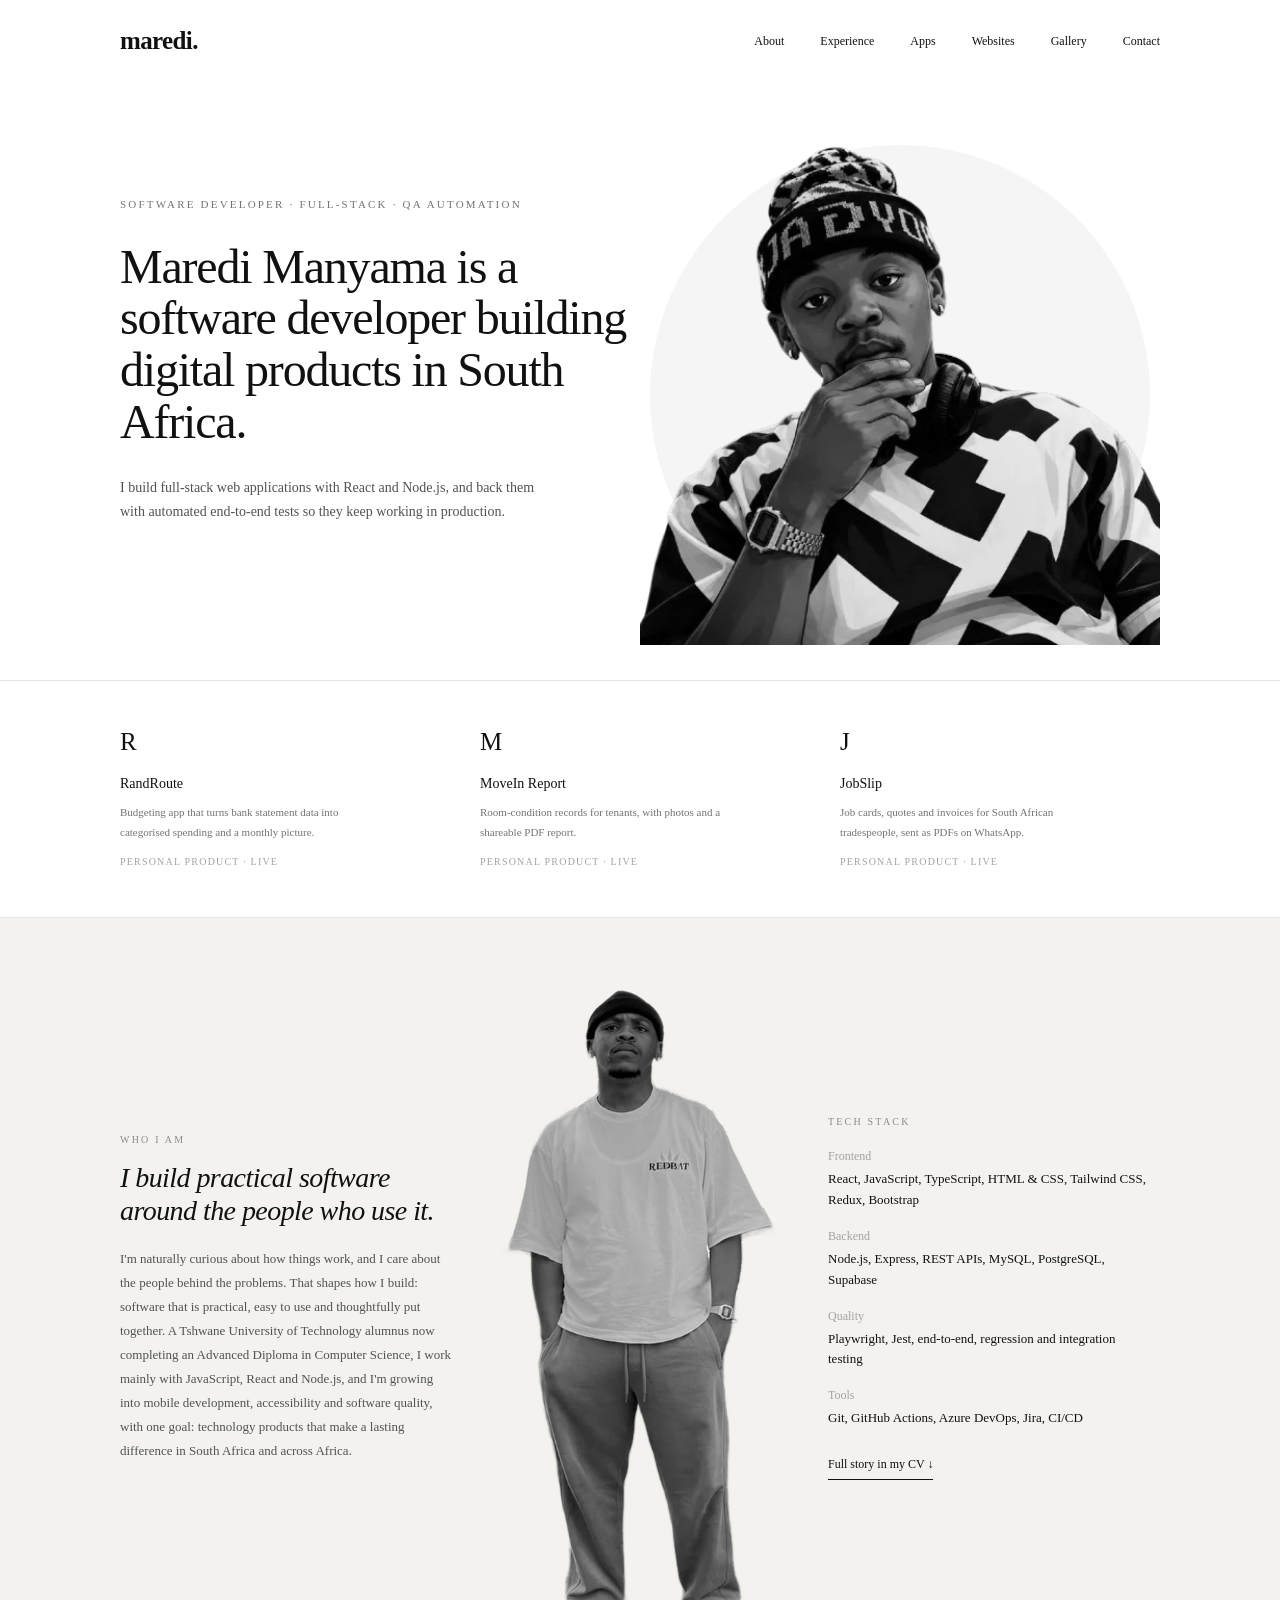
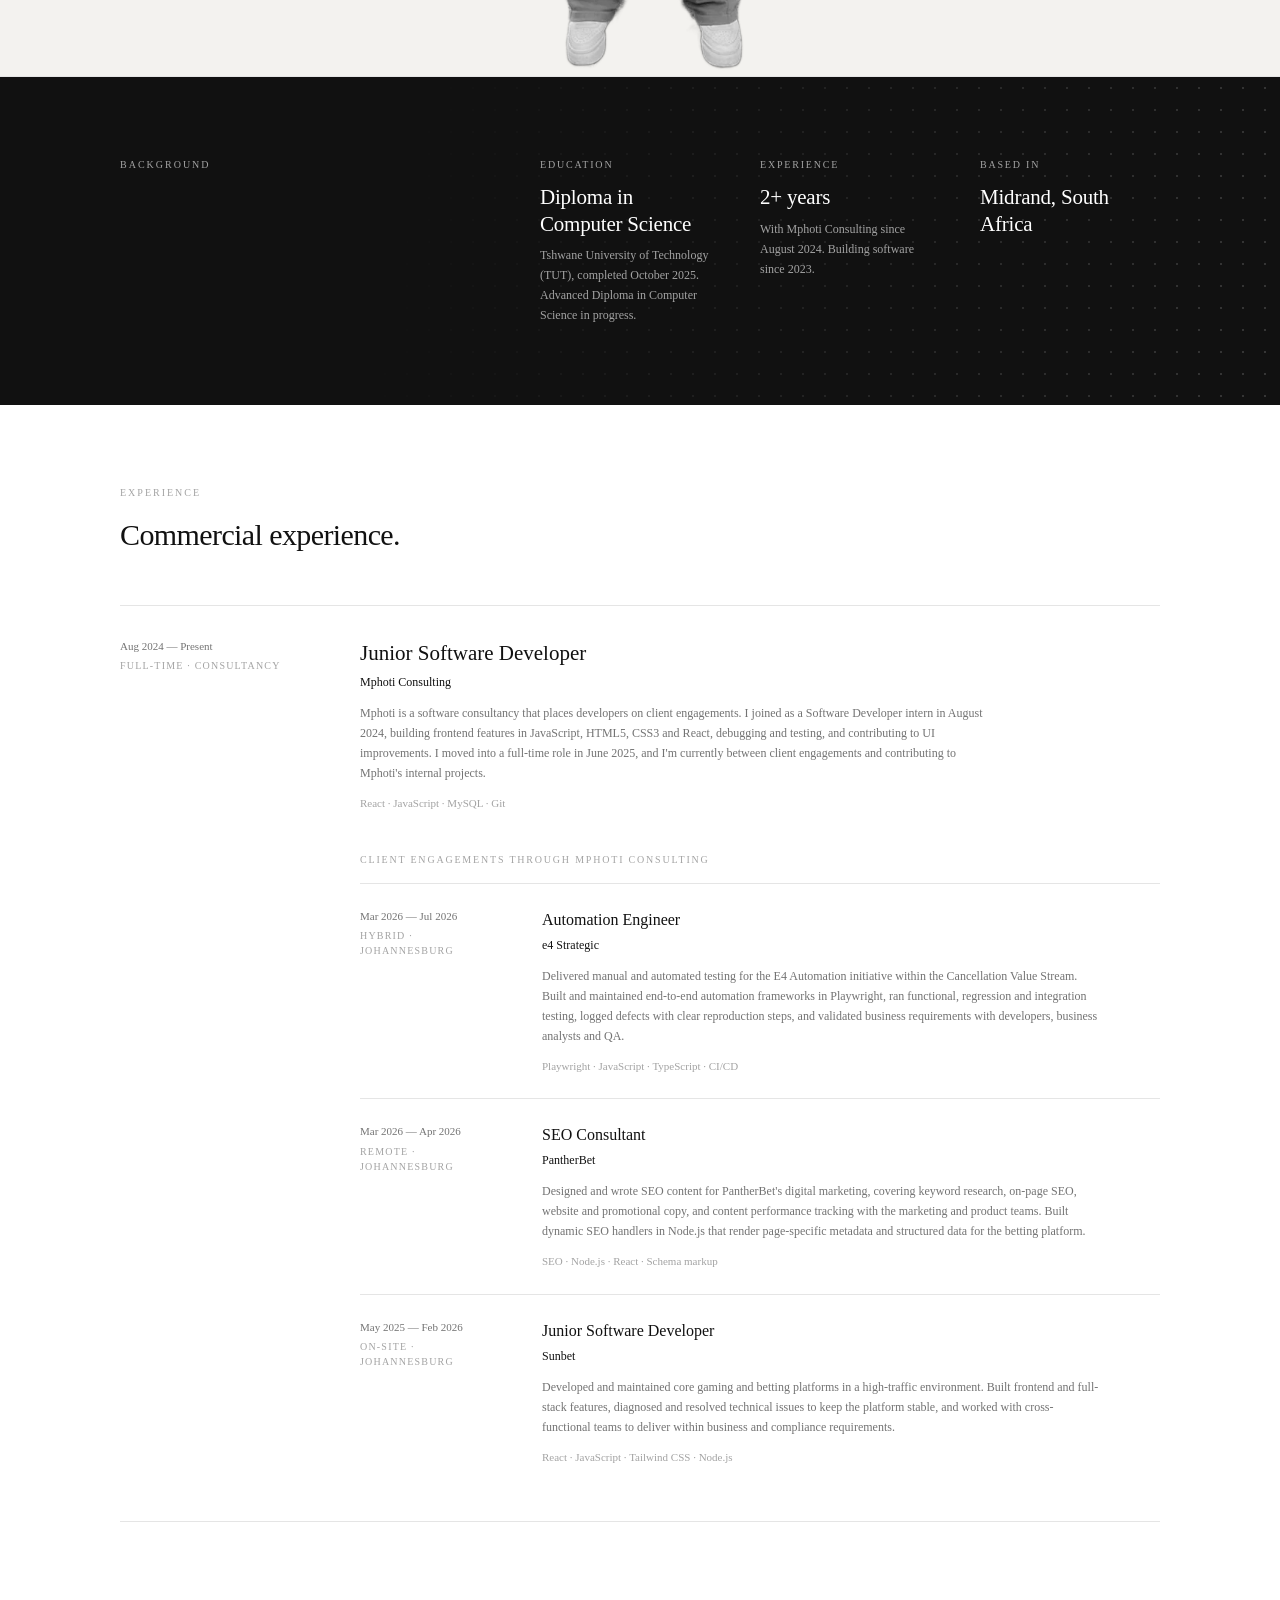
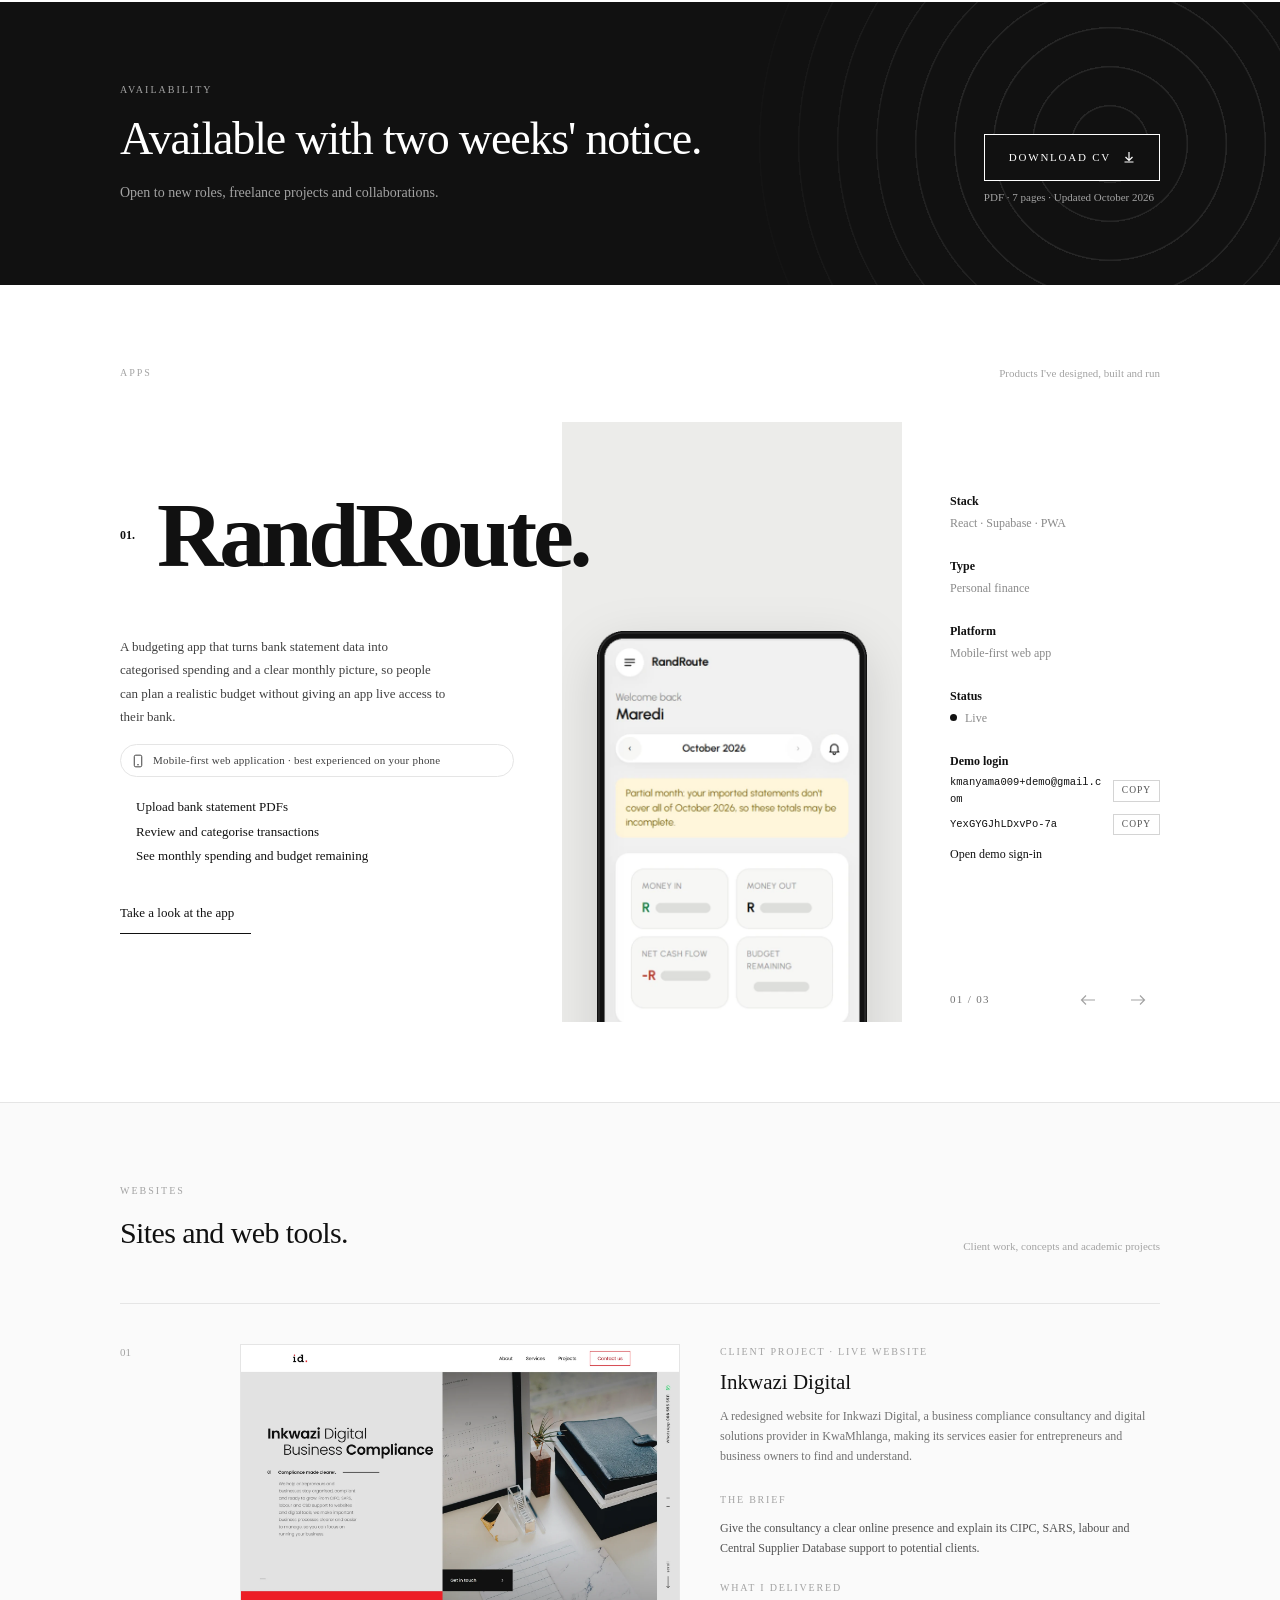
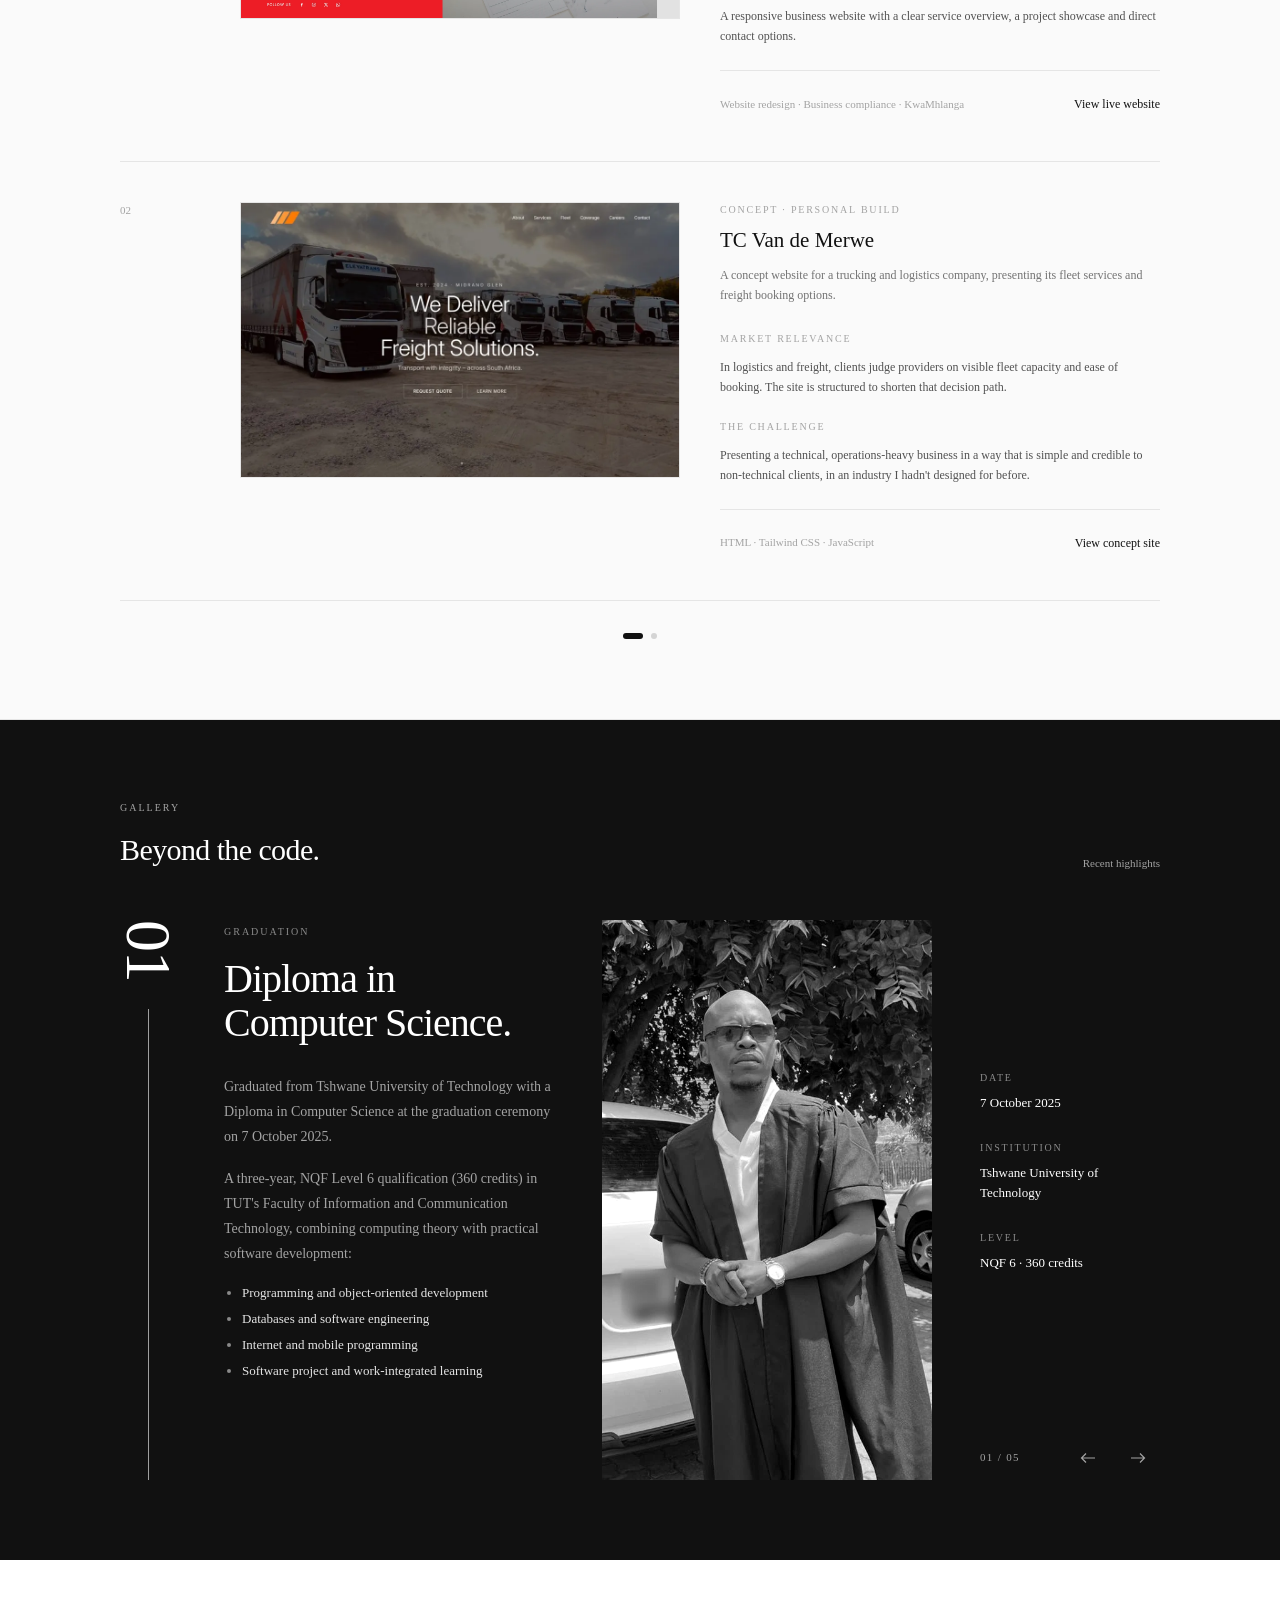
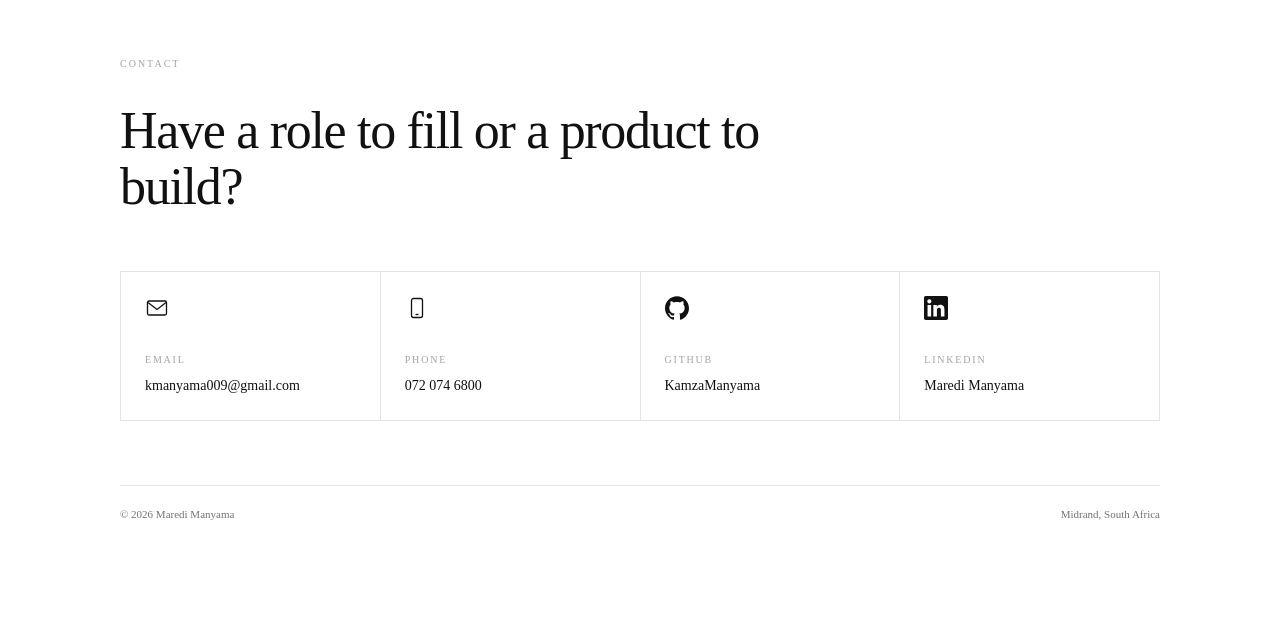
==== commit b21db6cc: "Simplify About: remove masthead and top strip, clean tech stack list Co-Authored-By: Claude Opus 5.5" ====
--- a/index.html
+++ b/index.html
@@ -289,28 +289,11 @@
       mix-blend-mode: multiply;
     }
 
-    .about-photo {
-      filter: grayscale(100%) contrast(1.05);
-      mix-blend-mode: multiply;
-      transition: filter .6s ease, transform .6s ease;
-    }
-
-    .about-figure:hover .about-photo {
-      filter: grayscale(0%) contrast(1);
-      transform: scale(1.03);
-    }
-
     .gallery-photo {
       filter: grayscale(100%) contrast(1.05);
       transition: filter .6s ease, transform .6s ease;
     }
 
-    /* About: photo runs from the top of the heading to the end of the text */
-    .about-label { grid-column: 1 / -1; margin-bottom: -8px; }
-
-    @media (min-width: 768px) {
-      .about-caption { position: absolute; top: 100%; left: 0; }
-    }
 
     .demo-login {
       margin-top: 14px;
@@ -365,6 +348,69 @@
 
     @media (max-width: 767px) {
       .gallery-dark .hl-controls { border-top-color: #2a2a2a; }
+    }
+
+    /* About: text, portrait and stack side by side */
+    .vogue { position: relative; overflow: hidden; background: #f3f2ef; }
+    .vogue-inner { position: relative; padding-top: 64px; }
+
+    .vogue-cover {
+      --fw: 280px;
+      display: grid;
+      grid-template-columns: minmax(0, 1fr) var(--fw) minmax(0, 1fr);
+      column-gap: 48px;
+      align-items: center;
+    }
+
+    .vogue-figure { grid-column: 2; margin: 0; align-self: end; }
+    .vogue-figure img { display: block; width: 100%; height: auto; filter: grayscale(100%) contrast(1.05); }
+
+    .vogue-col { position: relative; }
+    .vogue-left { grid-column: 1; justify-self: end; max-width: 360px; padding-bottom: 64px; }
+    .vogue-right { grid-column: 3; justify-self: start; max-width: 320px; padding-bottom: 64px; }
+
+    .vogue-kicker { font-size: 10px; letter-spacing: .22em; text-transform: uppercase; color: #8a8a8a; }
+
+    .vogue-headline {
+      margin-top: 14px;
+      font-size: 28px;
+      line-height: 1.18;
+      letter-spacing: -.02em;
+      font-weight: 400;
+      font-style: italic;
+      text-wrap: balance;
+    }
+
+    .vogue-text { margin-top: 20px; font-size: 13px; line-height: 1.85; color: #525252; }
+
+    .vogue-stack { margin: 18px 0 0; display: grid; gap: 16px; }
+    .vogue-stack dt { font-size: 12px; color: #a3a3a3; }
+    .vogue-stack dd { margin: 4px 0 0; font-size: 13px; line-height: 1.6; color: #111; }
+
+    .vogue-cv {
+      display: inline-block;
+      margin-top: 26px;
+      padding-bottom: 6px;
+      border-bottom: 1px solid #111;
+      font-size: 12px;
+      color: #111;
+      transition: padding-right .3s ease;
+    }
+    .vogue-cv::after { content: " ↓"; }
+    .vogue-cv:hover { padding-right: 12px; }
+
+    @media (max-width: 899px) {
+      .vogue-inner { padding-top: 48px; }
+      .vogue-cover { display: flex; flex-direction: column; }
+      .vogue-left { order: 1; max-width: none; padding-bottom: 0; }
+      .vogue-figure { order: 2; width: min(66vw - 32px, 280px); align-self: center; margin-top: 36px; }
+      .vogue-right { order: 3; max-width: none; padding: 36px 0 56px; }
+      .vogue-stack { grid-template-columns: 1fr 1fr; gap: 16px 24px; }
+      .vogue-headline { font-size: 25px; }
+    }
+
+    @media (max-width: 479px) {
+      .vogue-stack { grid-template-columns: 1fr; }
     }
 
     /* Patterns on the black bands */
@@ -1209,68 +1255,55 @@
     </section>
 
     <!-- ABOUT -->
-    <section id="about" class="overflow-x-clip border-b border-neutral-200">
-      <div class="mx-auto grid max-w-[1120px] gap-12 px-6 py-20 md:grid-cols-[.85fr_1.15fr] md:px-10">
-        <p class="about-label text-[10px] uppercase tracking-[0.2em] text-neutral-400">About</p>
-
-        <div class="flex flex-col">
-          <figure class="about-figure relative flex max-w-[420px] flex-1 flex-col md:max-w-none">
-            <div class="absolute -right-8 -top-8 h-40 w-40 rounded-full bg-neutral-100"></div>
-
-            <div class="relative flex-1 overflow-hidden bg-neutral-100">
-              <img
-                src="AboutMe.webp"
-                alt="Maredi Manyama in a red bucket hat, working at a laptop"
-                loading="lazy"
-                class="about-photo aspect-[3/5] w-full object-cover object-[50%_20%] md:absolute md:inset-0 md:aspect-auto md:h-full md:object-center"
-              />
-            </div>
-
-            <figcaption class="about-caption mt-5 flex items-center gap-3 text-[10px] uppercase tracking-[0.18em] text-neutral-400">
-              <span class="soft-line block h-px w-10"></span>
-              At my desk
-            </figcaption>
+    <section id="about" class="vogue border-b border-neutral-200">
+      <div class="vogue-inner mx-auto max-w-[1120px] px-6 md:px-10">
+
+        <div class="vogue-cover">
+          <div class="vogue-col vogue-left">
+            <p class="vogue-kicker">Who I am</p>
+            <h2 class="vogue-headline">I build practical software around the people who use it.</h2>
+            <p class="vogue-text">
+              I'm naturally curious about how things work, and I care about the people behind the
+              problems. That shapes how I build: software that is practical, easy to use and
+              thoughtfully put together. A Tshwane University of Technology alumnus now completing
+              an Advanced Diploma in Computer Science, I work mainly with JavaScript, React and
+              Node.js, and I'm growing into mobile development, accessibility and software quality,
+              with one goal: technology products that make a lasting difference in South Africa and
+              across Africa.
+            </p>
+          </div>
+
+          <figure class="vogue-figure">
+            <img
+              src="about-portrait.webp"
+              alt="Maredi Manyama standing in a white T-shirt, black beanie and brown trousers"
+              width="381"
+              height="945"
+              loading="lazy"
+            />
           </figure>
-        </div>
-
-        <div>
-          <p class="max-w-[720px] text-[25px] leading-[1.3] tracking-[-0.015em] md:text-[31px]">
-            I build practical software around
-            the people who use it.
-          </p>
-
-          <p class="mt-7 max-w-[650px] text-[14px] leading-7 text-neutral-600">
-            I'm naturally curious about how things work and always looking for ways to turn
-            ideas into something useful. I'm interested in the people behind the problems, and
-            that shapes how I build: software that is practical, easy to use and thoughtfully
-            put together, whether it's a website, a new idea or one of my own products.
-          </p>
-
-          <p class="mt-5 max-w-[650px] text-[14px] leading-7 text-neutral-600">
-            I'm a Tshwane University of Technology alumnus, currently completing an Advanced
-            Diploma in Computer Science. My main tools are JavaScript, React and Node.js, and
-            I'm expanding into mobile development, accessibility and software quality. In the
-            long run, I want to create technology products that solve meaningful problems and
-            make a lasting difference in South Africa and across Africa.
-          </p>
-
-          <div class="mt-8 grid max-w-[650px] grid-cols-2 gap-y-4 text-[12px] sm:grid-cols-1">
-            <div>
-              <p class="text-neutral-400">Frontend</p>
-              <p class="mt-1">React · JavaScript · TypeScript · HTML &amp; CSS · Tailwind CSS · Redux · Bootstrap</p>
-            </div>
-            <div>
-              <p class="text-neutral-400">Backend</p>
-              <p class="mt-1">Node.js · Express · REST APIs · MySQL · PostgreSQL · Supabase</p>
-            </div>
-            <div>
-              <p class="text-neutral-400">Quality</p>
-              <p class="mt-1">Playwright · Jest · E2E · Regression and integration testing</p>
-            </div>
-            <div>
-              <p class="text-neutral-400">Tools</p>
-              <p class="mt-1">Git · GitHub Actions · Azure DevOps · Jira · CI/CD</p>
-            </div>
+
+          <div class="vogue-col vogue-right">
+            <p class="vogue-kicker">Tech stack</p>
+            <dl class="vogue-stack">
+              <div>
+                <dt>Frontend</dt>
+                <dd>React, JavaScript, TypeScript, HTML &amp; CSS, Tailwind CSS, Redux, Bootstrap</dd>
+              </div>
+              <div>
+                <dt>Backend</dt>
+                <dd>Node.js, Express, REST APIs, MySQL, PostgreSQL, Supabase</dd>
+              </div>
+              <div>
+                <dt>Quality</dt>
+                <dd>Playwright, Jest, end-to-end, regression and integration testing</dd>
+              </div>
+              <div>
+                <dt>Tools</dt>
+                <dd>Git, GitHub Actions, Azure DevOps, Jira, CI/CD</dd>
+              </div>
+            </dl>
+            <a href="myCV/MarediManyama_CV.pdf" download="Maredi-Manyama-CV.pdf" class="vogue-cv">Full story in my CV</a>
           </div>
         </div>
       </div>
@@ -2147,8 +2180,8 @@
       reveal('#background > div > div:first-child, section.bg-\\[\\#111\\]:not(#background) > div > *', 'reveal', 120);
       // Groups that come in one after another
       reveal('#work .recognition-card', 'reveal', 120);
-      reveal('#about .about-label, #about figure', 'reveal', 150);
-      reveal('#about > div > div:last-child > *', 'reveal', 90);
+      reveal('#about .vogue-figure', 'reveal', 120);
+      reveal('#about .vogue-col > *', 'reveal', 80);
       reveal('#background dl > div', 'reveal', 120);
       reveal('#experience article', 'reveal', 100);
       reveal('#highlights', 'reveal');
@@ -2303,7 +2336,17 @@
         }
       });
 
-      if (location.hash) openSlide(location.hash);
+      // Old or unknown #links: send old sections to their new home, ignore the rest
+      (function () {
+        var moved = { '#projects': '#apps', '#work': '#apps', '#cv': '#availability', '#stack': '#about' };
+        var hash = moved[location.hash] || location.hash;
+        if (!hash || hash.length < 2) return;
+        if (openSlide(hash)) { history.replaceState(null, '', location.pathname + location.search); return; }
+        var target = null;
+        try { target = document.querySelector(hash); } catch (e) {}
+        if (target) target.scrollIntoView();
+        history.replaceState(null, '', location.pathname + location.search);
+      })();
     })();
   </script>
 </body>
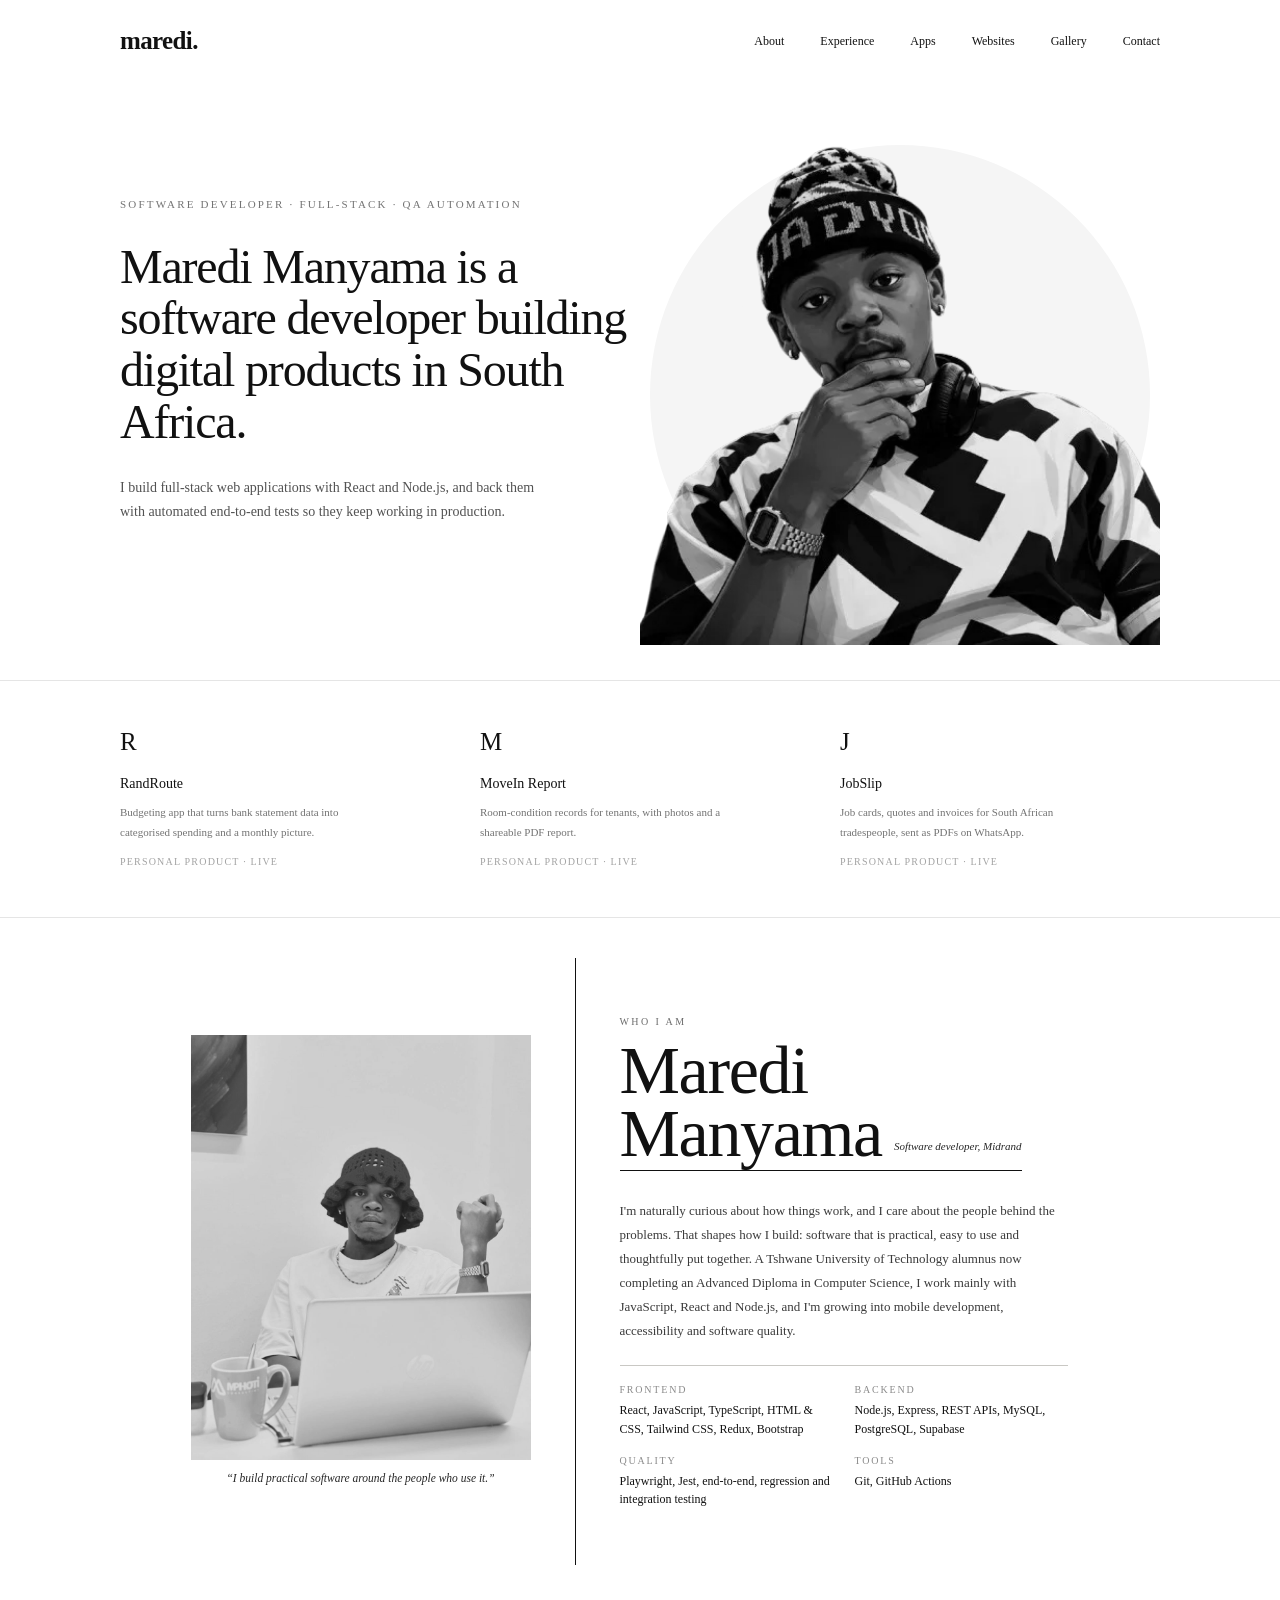
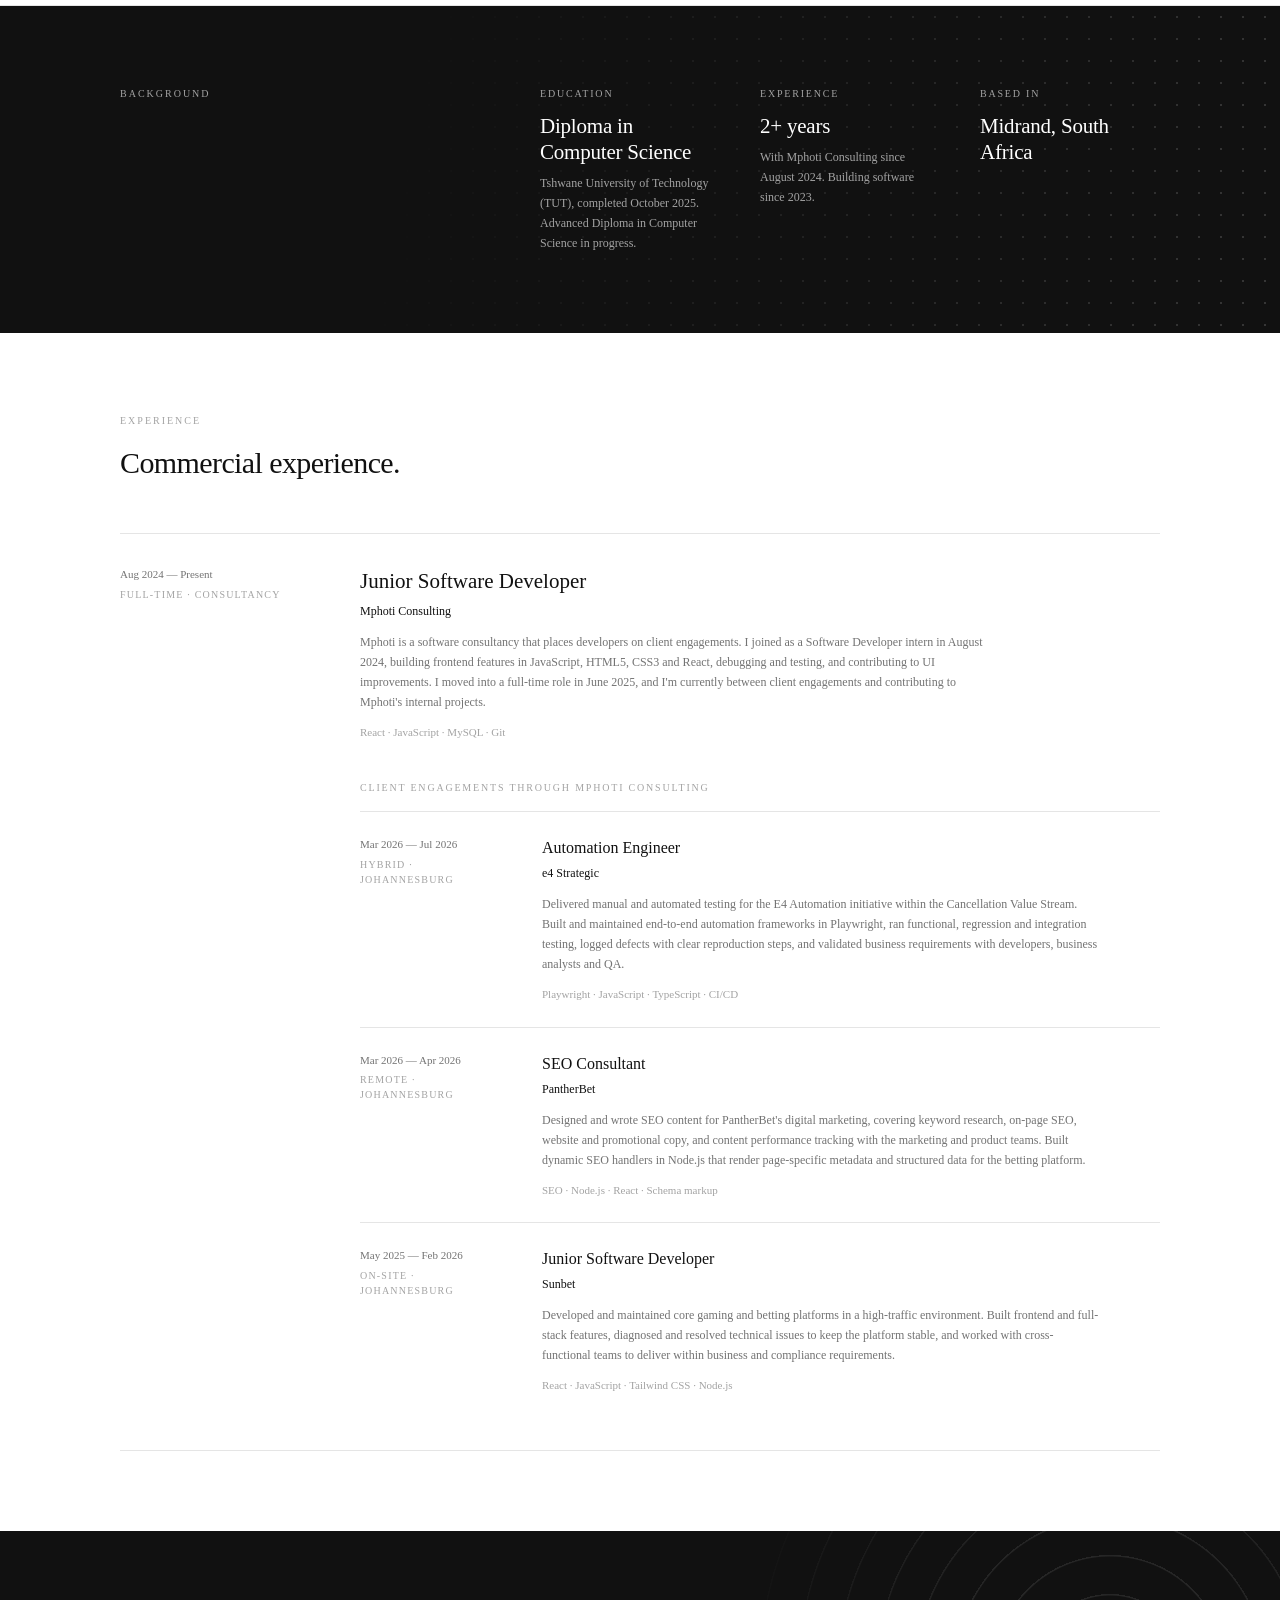
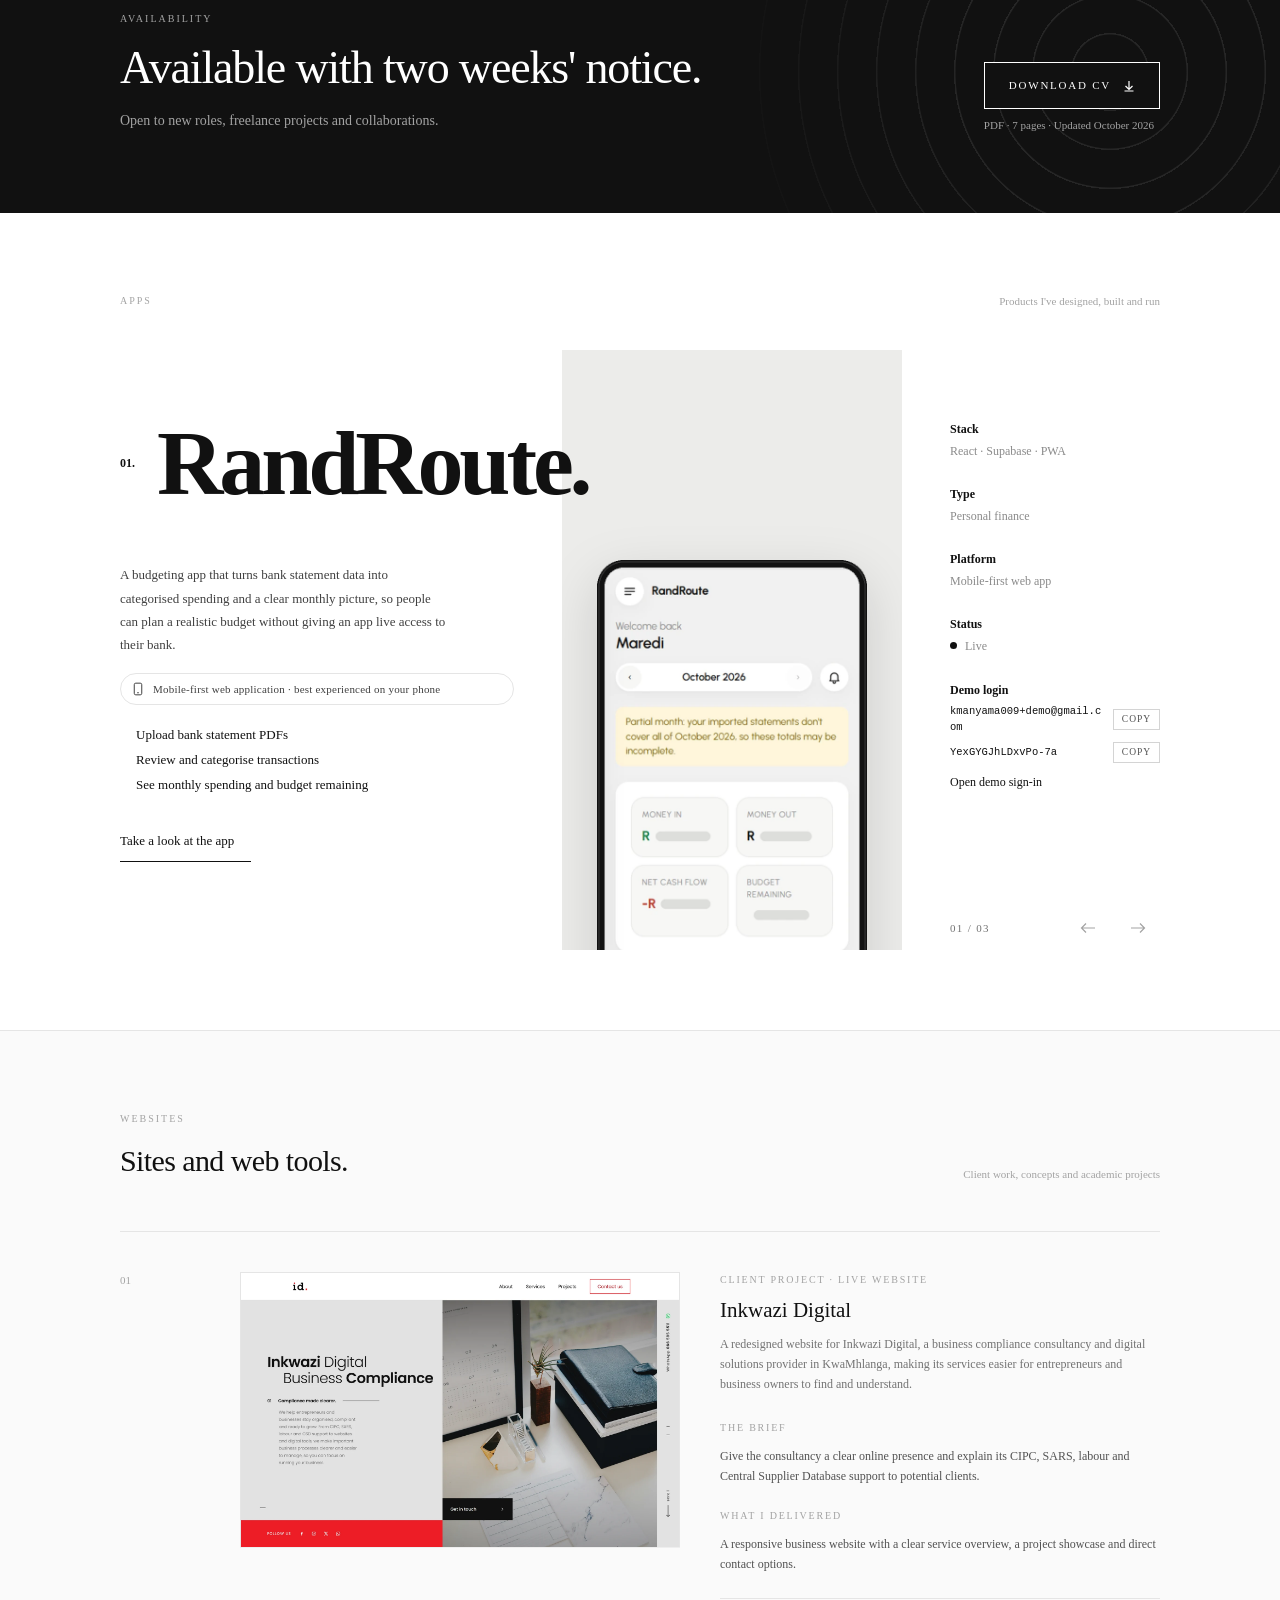
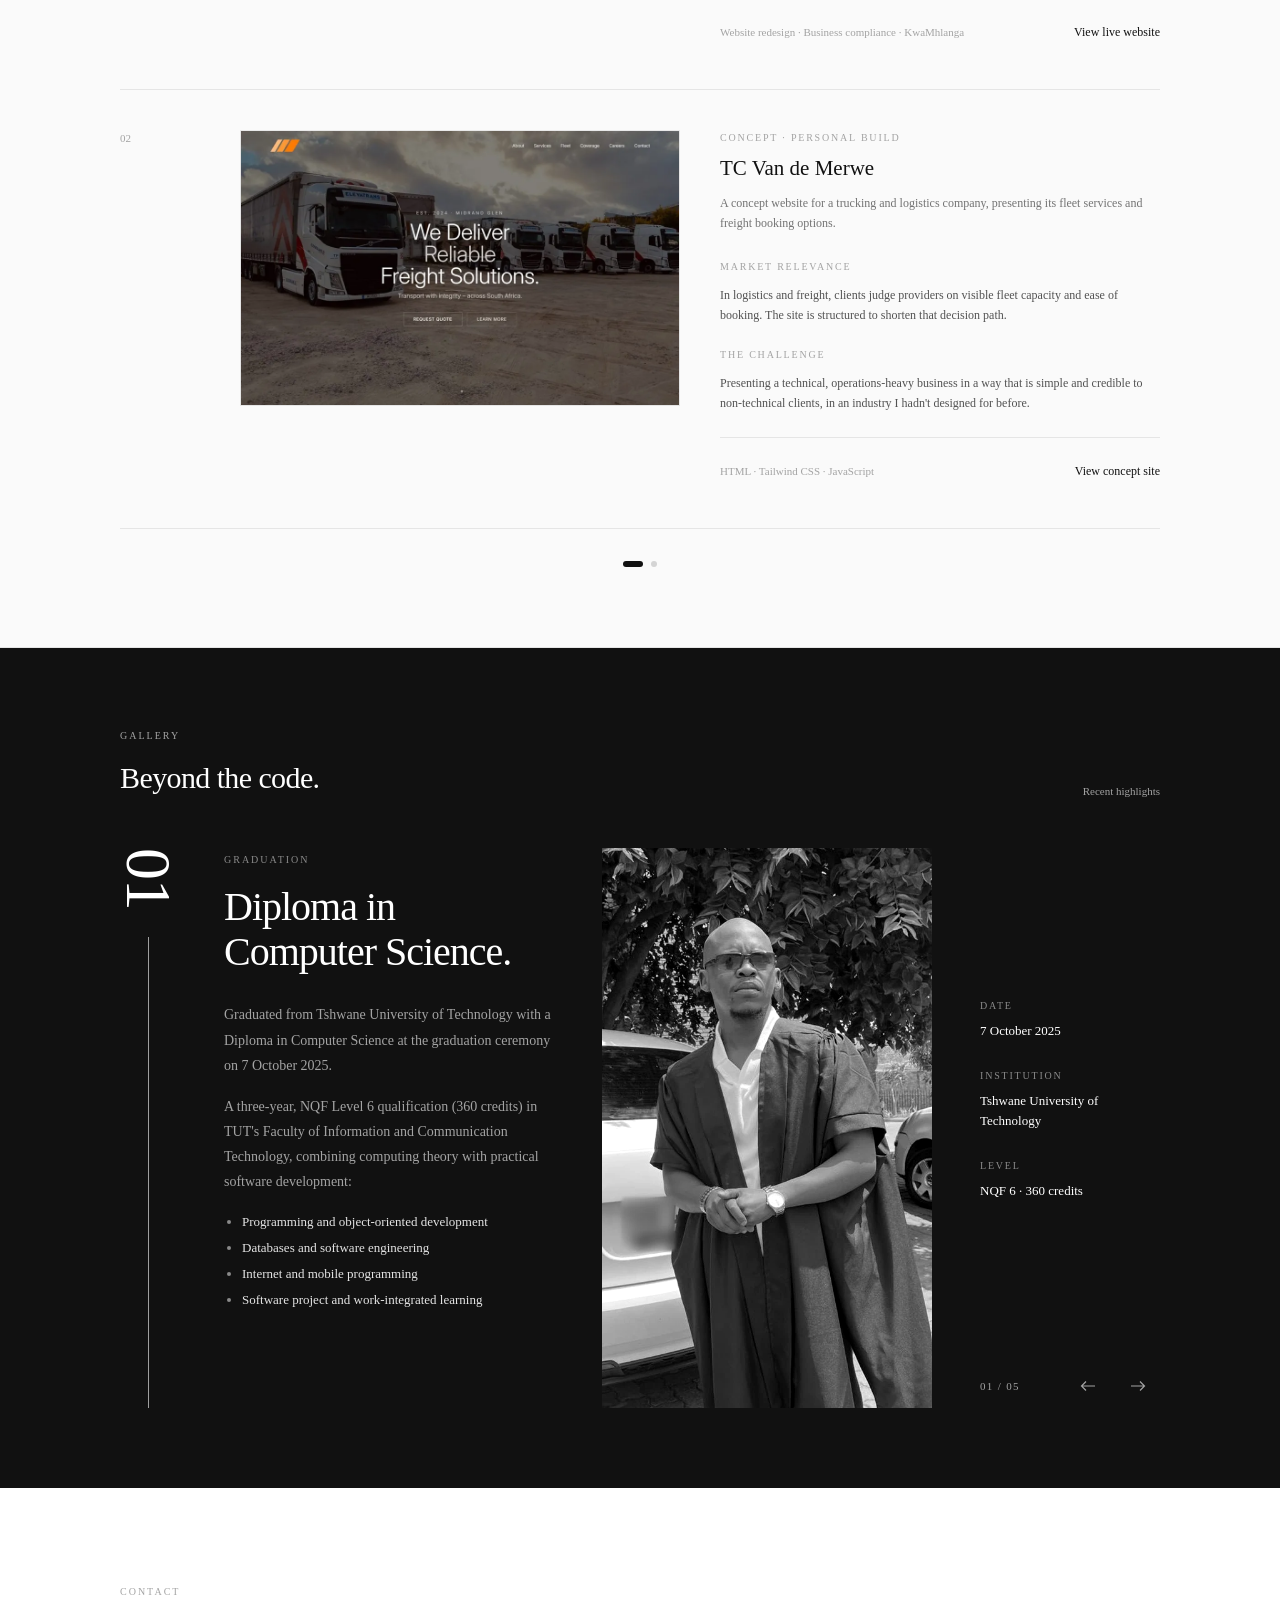
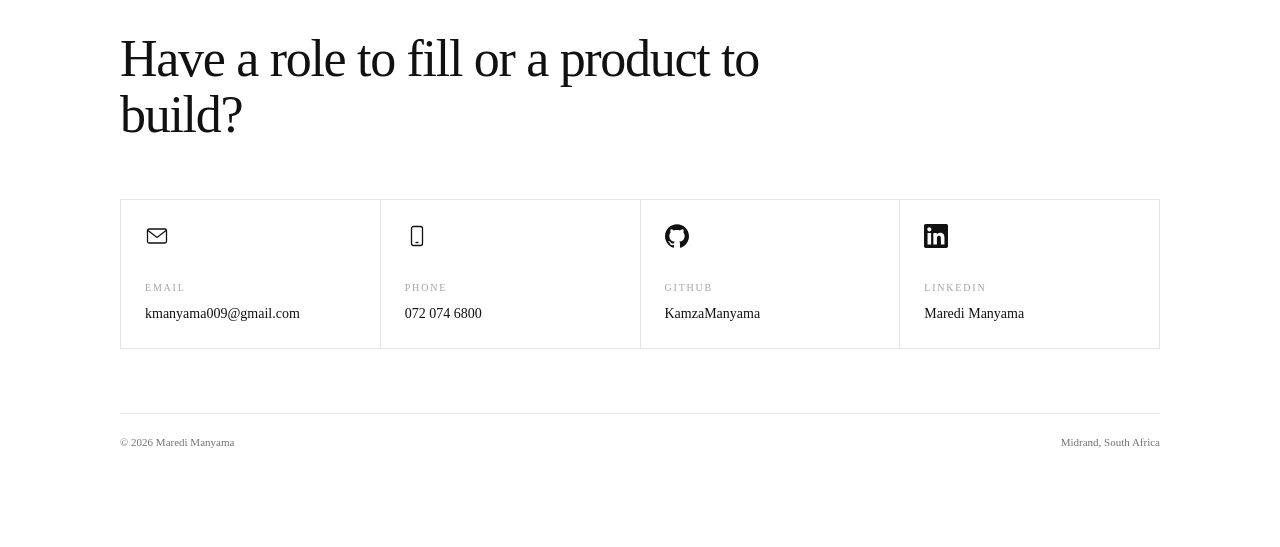
==== commit 1b2a4061: "About poster: white background, grey photo, black type, remove tagline and barcode Co-Authored-By: C" ====
--- a/index.html
+++ b/index.html
@@ -350,67 +350,101 @@
       .gallery-dark .hl-controls { border-top-color: #2a2a2a; }
     }
 
-    /* About: text, portrait and stack side by side */
-    .vogue { position: relative; overflow: hidden; background: #f3f2ef; }
-    .vogue-inner { position: relative; padding-top: 64px; }
-
-    .vogue-cover {
-      --fw: 280px;
+    /* About: poster layout. Framed portrait, vertical rule, big serif title, sideways line */
+    .poster { position: relative; background: #fff; }
+
+    .poster-inner { padding-top: 96px; padding-bottom: 96px; }
+
+    .poster-grid {
       display: grid;
-      grid-template-columns: minmax(0, 1fr) var(--fw) minmax(0, 1fr);
-      column-gap: 48px;
+      grid-template-columns: 340px 1px minmax(0, 470px);
+      column-gap: 44px;
+      justify-content: center;
       align-items: center;
     }
 
-    .vogue-figure { grid-column: 2; margin: 0; align-self: end; }
-    .vogue-figure img { display: block; width: 100%; height: auto; filter: grayscale(100%) contrast(1.05); }
-
-    .vogue-col { position: relative; }
-    .vogue-left { grid-column: 1; justify-self: end; max-width: 360px; padding-bottom: 64px; }
-    .vogue-right { grid-column: 3; justify-self: start; max-width: 320px; padding-bottom: 64px; }
-
-    .vogue-kicker { font-size: 10px; letter-spacing: .22em; text-transform: uppercase; color: #8a8a8a; }
-
-    .vogue-headline {
-      margin-top: 14px;
-      font-size: 28px;
-      line-height: 1.18;
+    .poster-frame { background: #2b2b2b; overflow: hidden; }
+    .poster-frame img { display: block; width: 100%; height: auto; filter: grayscale(100%) contrast(.82) brightness(1.12); opacity: .92; }
+
+    .poster-photo { margin: 0; }
+    .poster-photo figcaption { margin-top: 10px; text-align: center; line-height: 1.5; }
+    .poster-quote { display: block; font-size: 11.5px; font-style: italic; color: #262626; }
+    .poster-by { display: block; margin-top: 2px; font-size: 11px; font-style: italic; color: #111; text-align: right; }
+
+    .poster-rule {
+      align-self: stretch;
+      width: 1px;
+      margin: -56px 0;
+      background: #111;
+    }
+
+    .poster-kicker { font-size: 10px; letter-spacing: .24em; text-transform: uppercase; color: #6b6b6b; }
+
+    .poster-title {
+      position: relative;
+      display: inline-block;
+      margin-top: 10px;
+      padding-bottom: 6px;
+      border-bottom: 1px solid #111;
+      font-family: "Didot", "Bodoni 72", "Bodoni MT", Georgia, serif;
+      font-size: 68px;
+      line-height: .92;
       letter-spacing: -.02em;
       font-weight: 400;
+      color: #111;
+    }
+
+    .poster-note {
+      display: inline-block;
+      margin-left: 12px;
+      font-family: Georgia, serif;
+      font-size: 11px;
       font-style: italic;
-      text-wrap: balance;
-    }
-
-    .vogue-text { margin-top: 20px; font-size: 13px; line-height: 1.85; color: #525252; }
-
-    .vogue-stack { margin: 18px 0 0; display: grid; gap: 16px; }
-    .vogue-stack dt { font-size: 12px; color: #a3a3a3; }
-    .vogue-stack dd { margin: 4px 0 0; font-size: 13px; line-height: 1.6; color: #111; }
-
-    .vogue-cv {
-      display: inline-block;
-      margin-top: 26px;
-      padding-bottom: 6px;
-      border-bottom: 1px solid #111;
-      font-size: 12px;
+      letter-spacing: 0;
+      color: #262626;
+      vertical-align: 6px;
+    }
+
+    .poster-body { display: grid; grid-template-columns: auto minmax(0, 1fr); gap: 22px; margin-top: 28px; }
+
+    .poster-side {
+      writing-mode: vertical-rl;
+      transform: rotate(180deg);
+      align-self: start;
+      font-size: 10px;
+      letter-spacing: .28em;
+      text-transform: uppercase;
       color: #111;
-      transition: padding-right .3s ease;
-    }
-    .vogue-cv::after { content: " ↓"; }
-    .vogue-cv:hover { padding-right: 12px; }
+    }
+
+    .poster-para { font-size: 13px; line-height: 1.85; color: #3a3a3a; }
+
+    .poster-stack {
+      display: grid;
+      grid-template-columns: 1fr 1fr;
+      gap: 14px 22px;
+      margin: 22px 0 0;
+      padding-top: 16px;
+      border-top: 1px solid #c9c8c4;
+    }
+    .poster-stack dt { font-size: 10px; letter-spacing: .18em; text-transform: uppercase; color: #8a8a8a; }
+    .poster-stack dd { margin: 4px 0 0; font-size: 12px; line-height: 1.55; color: #111; }
+
 
     @media (max-width: 899px) {
-      .vogue-inner { padding-top: 48px; }
-      .vogue-cover { display: flex; flex-direction: column; }
-      .vogue-left { order: 1; max-width: none; padding-bottom: 0; }
-      .vogue-figure { order: 2; width: min(66vw - 32px, 280px); align-self: center; margin-top: 36px; }
-      .vogue-right { order: 3; max-width: none; padding: 36px 0 56px; }
-      .vogue-stack { grid-template-columns: 1fr 1fr; gap: 16px 24px; }
-      .vogue-headline { font-size: 25px; }
+      .poster-inner { padding-top: 64px; padding-bottom: 64px; }
+      .poster-grid { grid-template-columns: minmax(0, 1fr); row-gap: 32px; }
+      .poster-photo { order: 1; max-width: 340px; width: 100%; justify-self: center; }
+      .poster-rule { order: 2; width: auto; height: 1px; margin: 0; }
+      .poster-text { order: 3; }
+      .poster-title { font-size: 52px; }
+      .poster-body { grid-template-columns: minmax(0, 1fr); }
+      .poster-side { writing-mode: horizontal-tb; transform: none; }
     }
 
     @media (max-width: 479px) {
-      .vogue-stack { grid-template-columns: 1fr; }
+      .poster-stack { grid-template-columns: 1fr; }
+      .poster-note { display: block; margin: 8px 0 0; vertical-align: 0; }
     }
 
     /* Patterns on the black bands */
@@ -1255,55 +1289,51 @@
     </section>
 
     <!-- ABOUT -->
-    <section id="about" class="vogue border-b border-neutral-200">
-      <div class="vogue-inner mx-auto max-w-[1120px] px-6 md:px-10">
-
-        <div class="vogue-cover">
-          <div class="vogue-col vogue-left">
-            <p class="vogue-kicker">Who I am</p>
-            <h2 class="vogue-headline">I build practical software around the people who use it.</h2>
-            <p class="vogue-text">
-              I'm naturally curious about how things work, and I care about the people behind the
-              problems. That shapes how I build: software that is practical, easy to use and
-              thoughtfully put together. A Tshwane University of Technology alumnus now completing
-              an Advanced Diploma in Computer Science, I work mainly with JavaScript, React and
-              Node.js, and I'm growing into mobile development, accessibility and software quality,
-              with one goal: technology products that make a lasting difference in South Africa and
-              across Africa.
-            </p>
-          </div>
-
-          <figure class="vogue-figure">
-            <img
-              src="about-portrait.webp"
-              alt="Maredi Manyama standing in a white T-shirt, black beanie and brown trousers"
-              width="381"
-              height="945"
-              loading="lazy"
-            />
+    <section id="about" class="poster border-b border-neutral-200">
+      <div class="poster-inner mx-auto max-w-[1120px] px-6 md:px-10">
+        <div class="poster-grid">
+          <figure class="poster-photo">
+            <div class="poster-frame">
+              <img
+                src="about-poster.webp"
+                alt="Maredi Manyama in a bucket hat, working at a laptop"
+                width="1024"
+                height="1280"
+                loading="lazy"
+              />
+            </div>
+            <figcaption>
+              <span class="poster-quote">“I build practical software around the people who use it.”</span>
+              <!-- <span class="poster-by">Maredi Manyama</span> -->
+            </figcaption>
           </figure>
 
-          <div class="vogue-col vogue-right">
-            <p class="vogue-kicker">Tech stack</p>
-            <dl class="vogue-stack">
-              <div>
-                <dt>Frontend</dt>
-                <dd>React, JavaScript, TypeScript, HTML &amp; CSS, Tailwind CSS, Redux, Bootstrap</dd>
+          <span class="poster-rule" aria-hidden="true"></span>
+
+          <div class="poster-text">
+            <p class="poster-kicker">Who I am</p>
+            <h2 class="poster-title">Maredi<br />Manyama<span class="poster-note">Software developer, Midrand</span></h2>
+
+            <div class="poster-body">
+              <!-- <p class="poster-side">Curious by nature · practical by design</p> -->
+
+              <div class="poster-main">
+                <p class="poster-para">
+                  I'm naturally curious about how things work, and I care about the people behind
+                  the problems. That shapes how I build: software that is practical, easy to use and
+                  thoughtfully put together. A Tshwane University of Technology alumnus now completing
+                  an Advanced Diploma in Computer Science, I work mainly with JavaScript, React and
+                  Node.js, and I'm growing into mobile development, accessibility and software quality.
+                </p>
+
+                <dl class="poster-stack" aria-label="Tech stack">
+                  <div><dt>Frontend</dt><dd>React, JavaScript, TypeScript, HTML &amp; CSS, Tailwind CSS, Redux, Bootstrap</dd></div>
+                  <div><dt>Backend</dt><dd>Node.js, Express, REST APIs, MySQL, PostgreSQL, Supabase</dd></div>
+                  <div><dt>Quality</dt><dd>Playwright, Jest, end-to-end, regression and integration testing</dd></div>
+                  <div><dt>Tools</dt><dd>Git, GitHub Actions</dd></div>
+                </dl>
               </div>
-              <div>
-                <dt>Backend</dt>
-                <dd>Node.js, Express, REST APIs, MySQL, PostgreSQL, Supabase</dd>
-              </div>
-              <div>
-                <dt>Quality</dt>
-                <dd>Playwright, Jest, end-to-end, regression and integration testing</dd>
-              </div>
-              <div>
-                <dt>Tools</dt>
-                <dd>Git, GitHub Actions, Azure DevOps, Jira, CI/CD</dd>
-              </div>
-            </dl>
-            <a href="myCV/MarediManyama_CV.pdf" download="Maredi-Manyama-CV.pdf" class="vogue-cv">Full story in my CV</a>
+            </div>
           </div>
         </div>
       </div>
@@ -2180,8 +2210,8 @@
       reveal('#background > div > div:first-child, section.bg-\\[\\#111\\]:not(#background) > div > *', 'reveal', 120);
       // Groups that come in one after another
       reveal('#work .recognition-card', 'reveal', 120);
-      reveal('#about .vogue-figure', 'reveal', 120);
-      reveal('#about .vogue-col > *', 'reveal', 80);
+      reveal('#about .poster-photo', 'reveal');
+      reveal('#about .poster-text > *', 'reveal', 80);
       reveal('#background dl > div', 'reveal', 120);
       reveal('#experience article', 'reveal', 100);
       reveal('#highlights', 'reveal');
